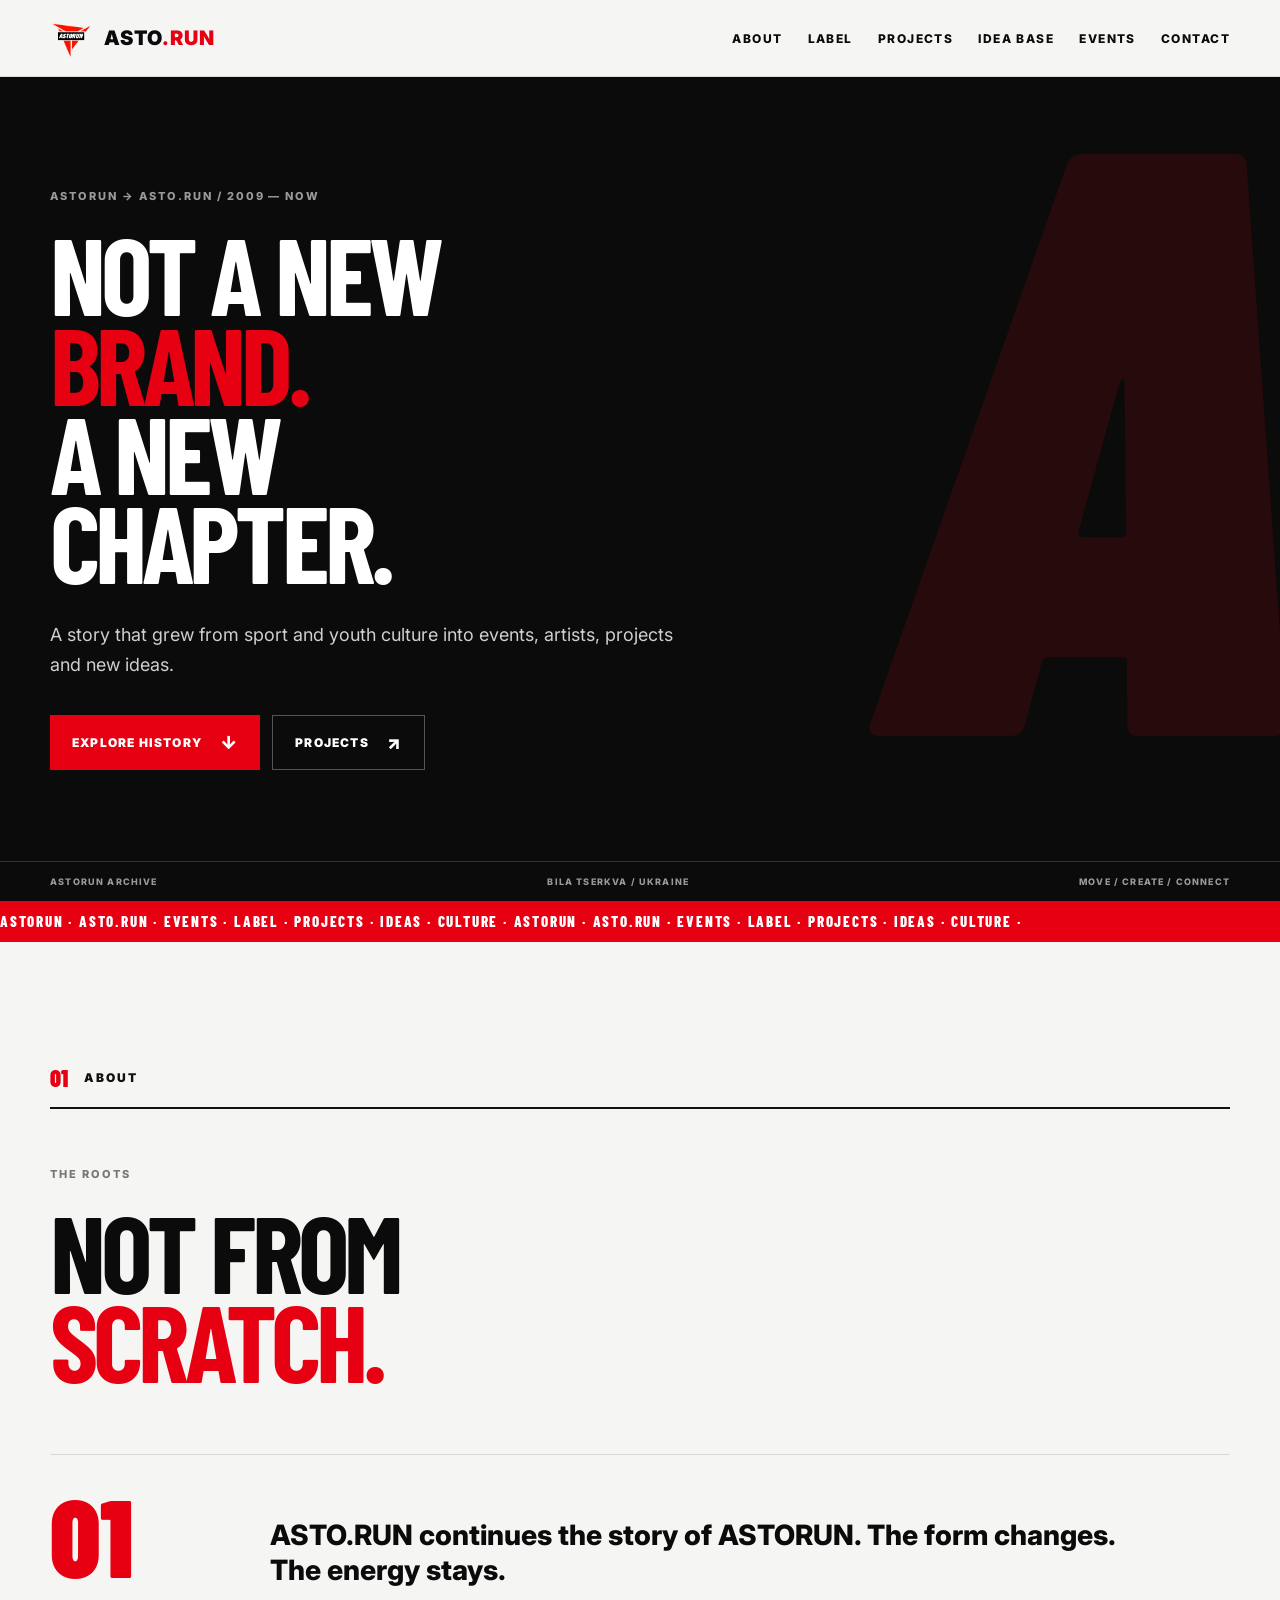
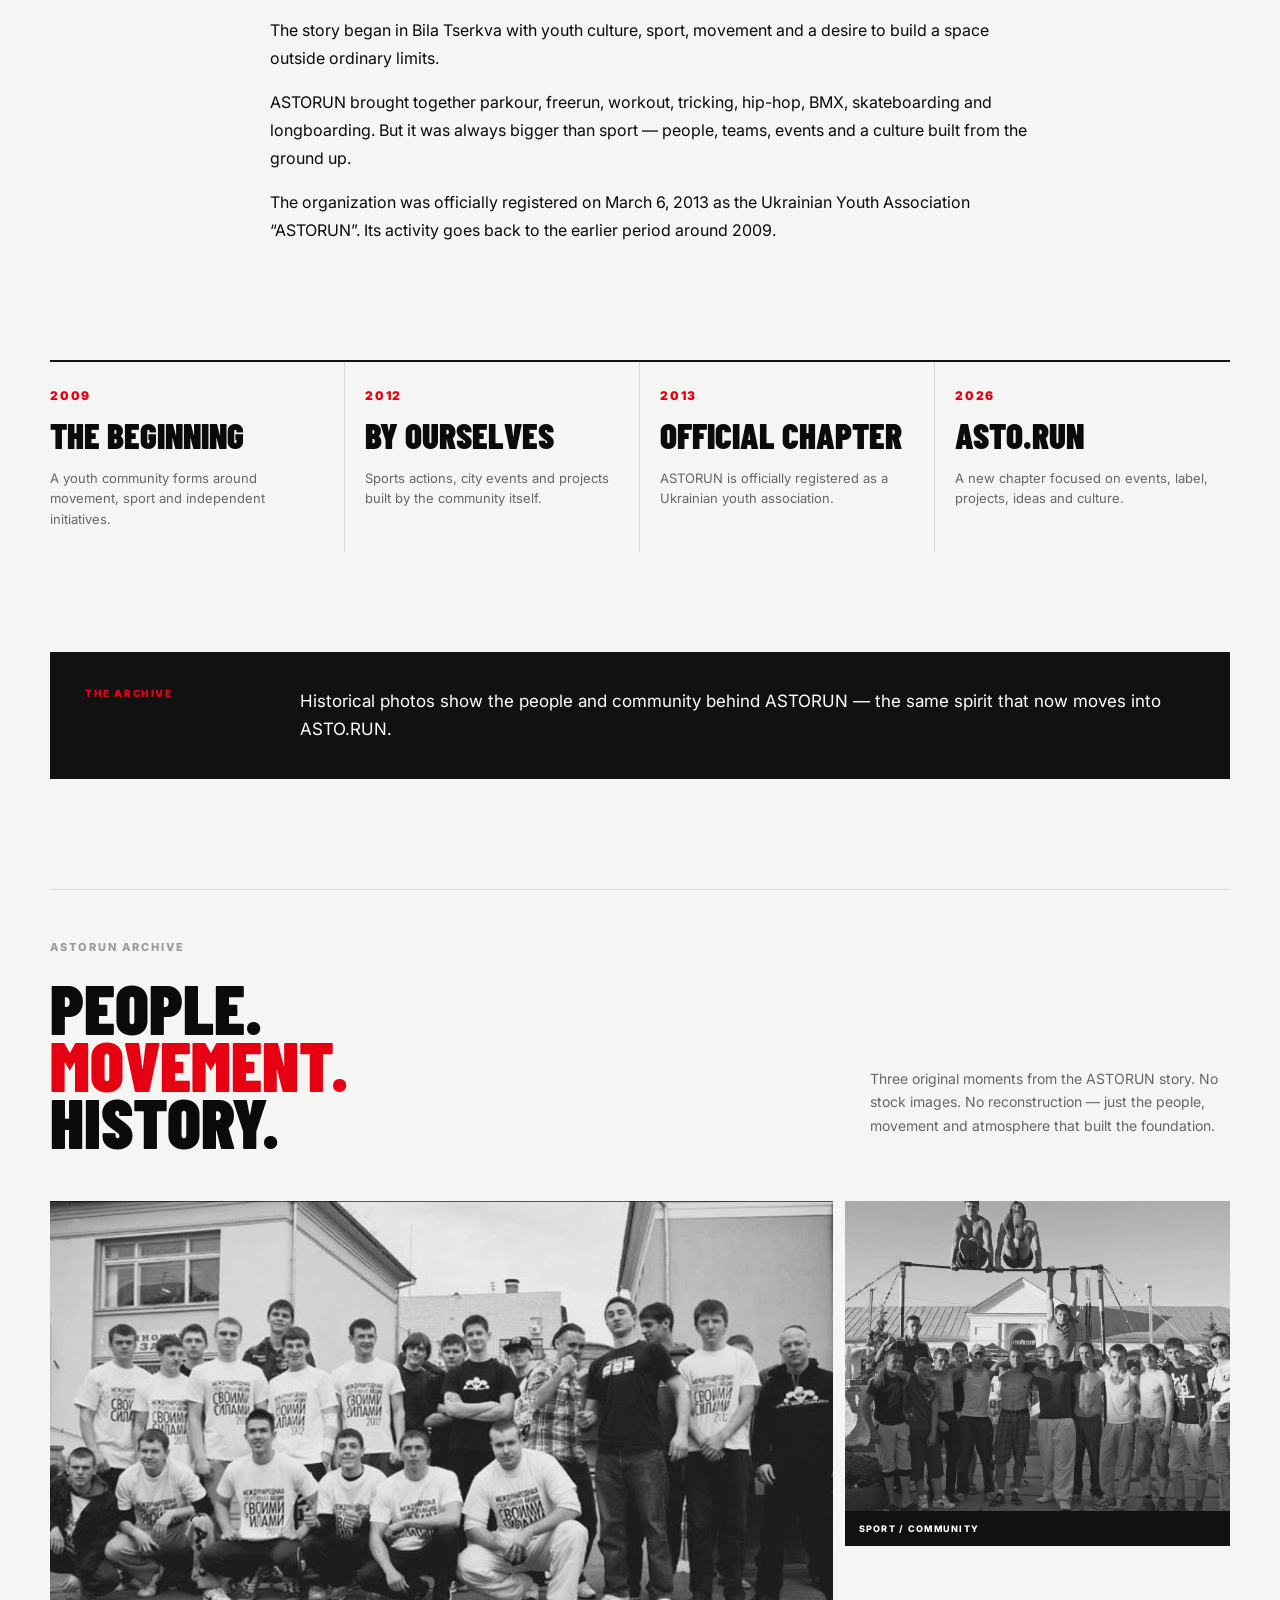
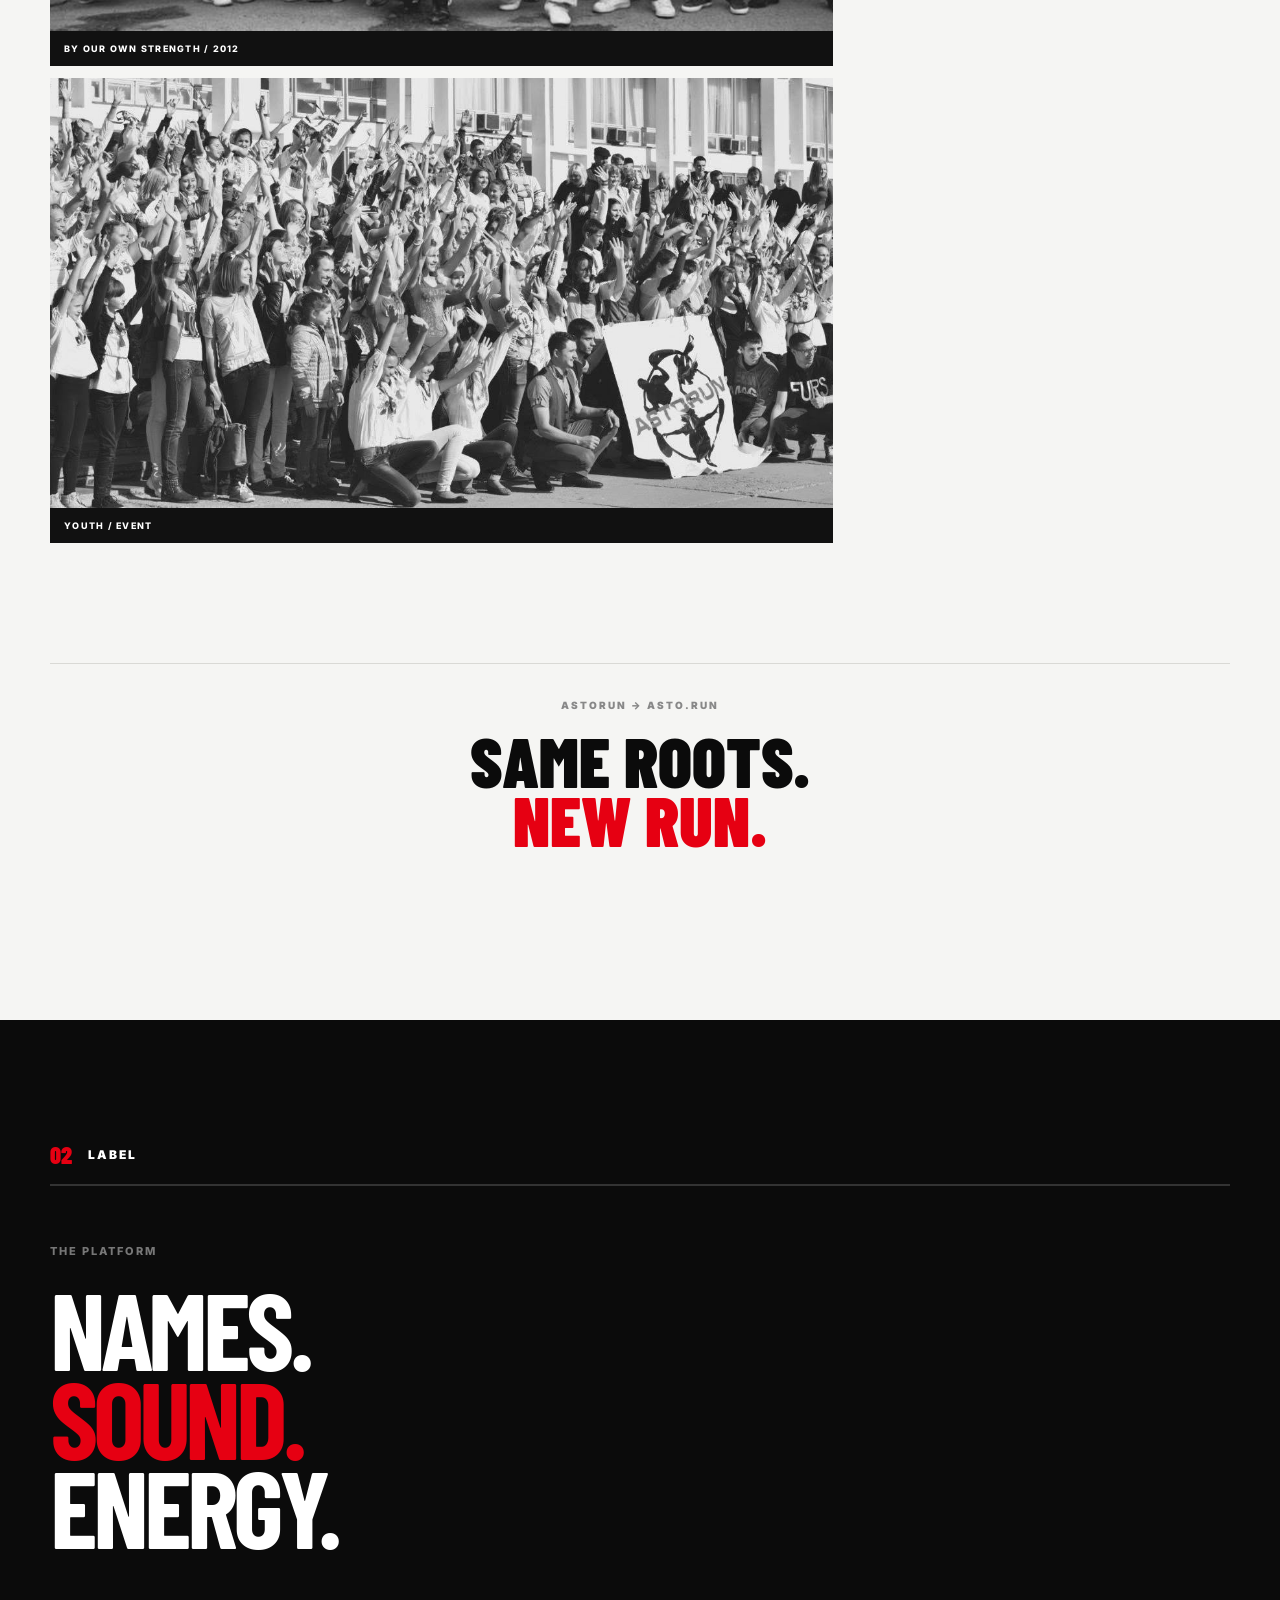
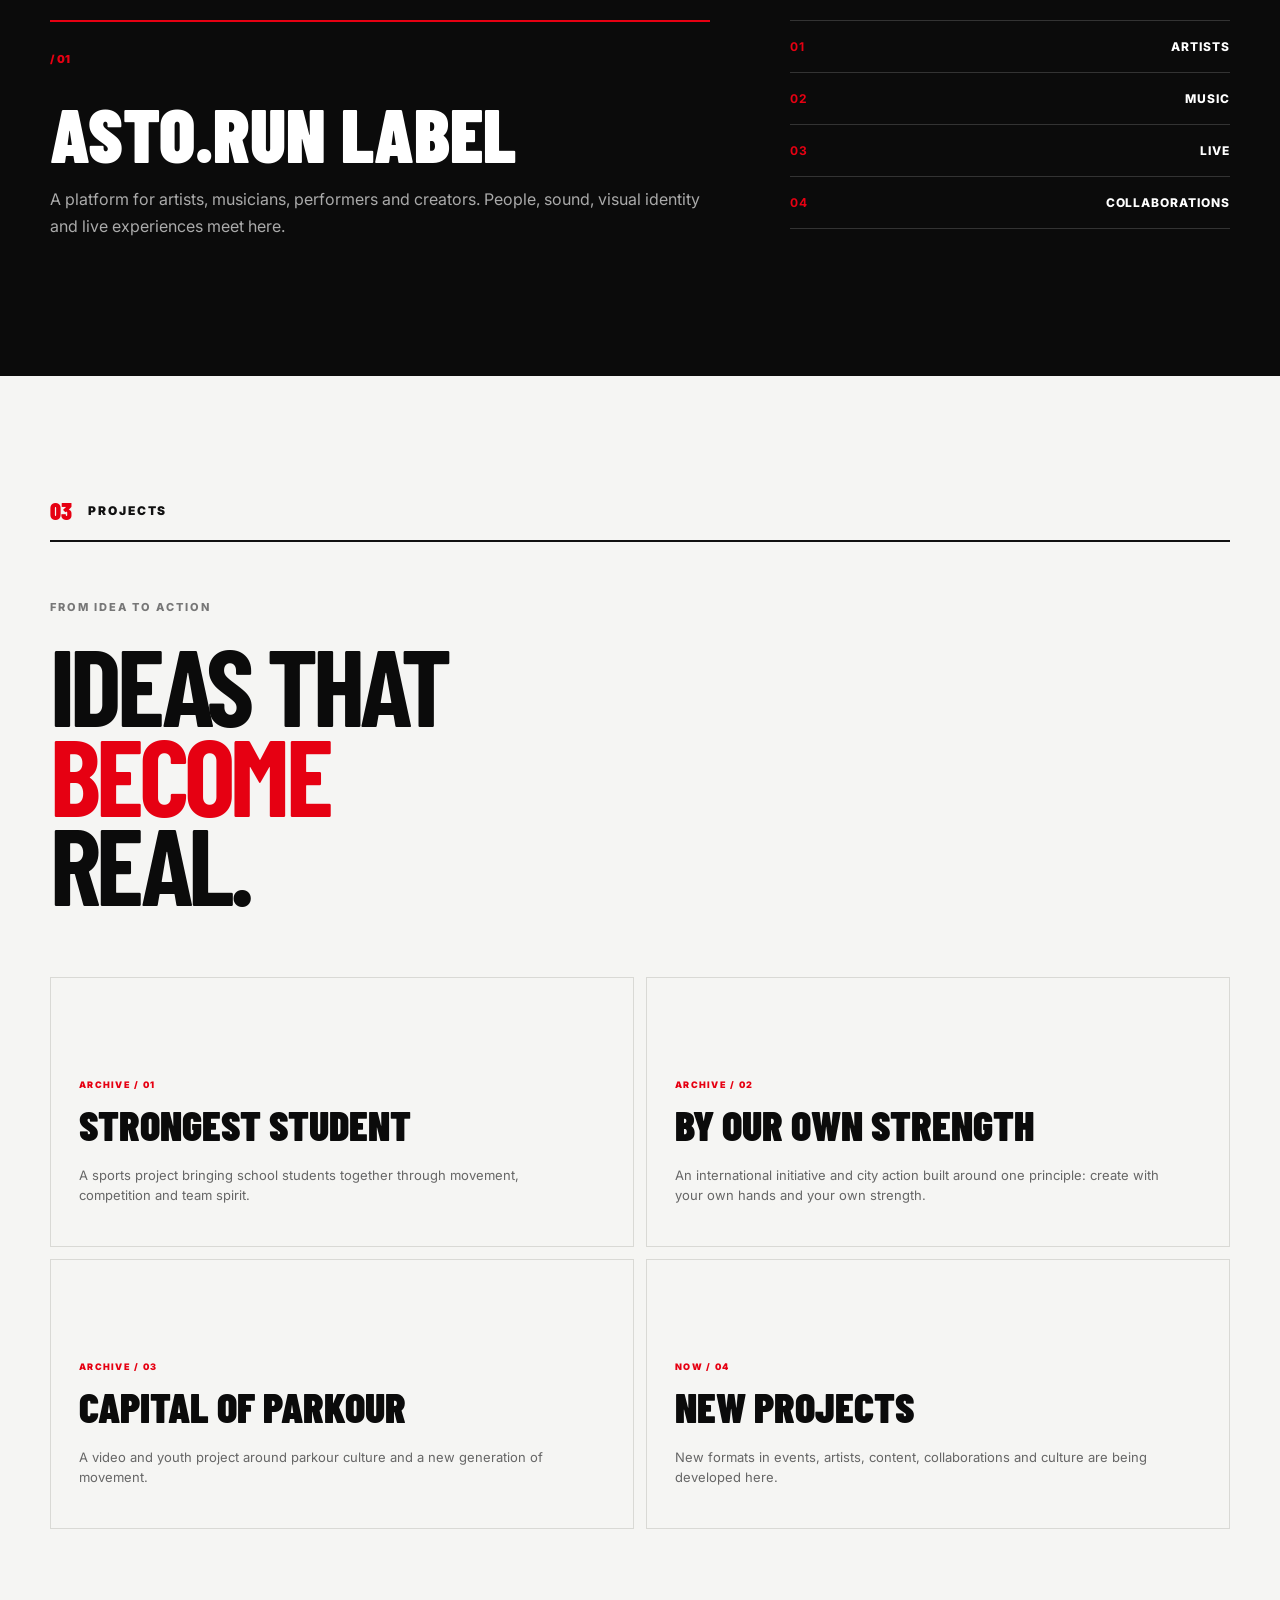
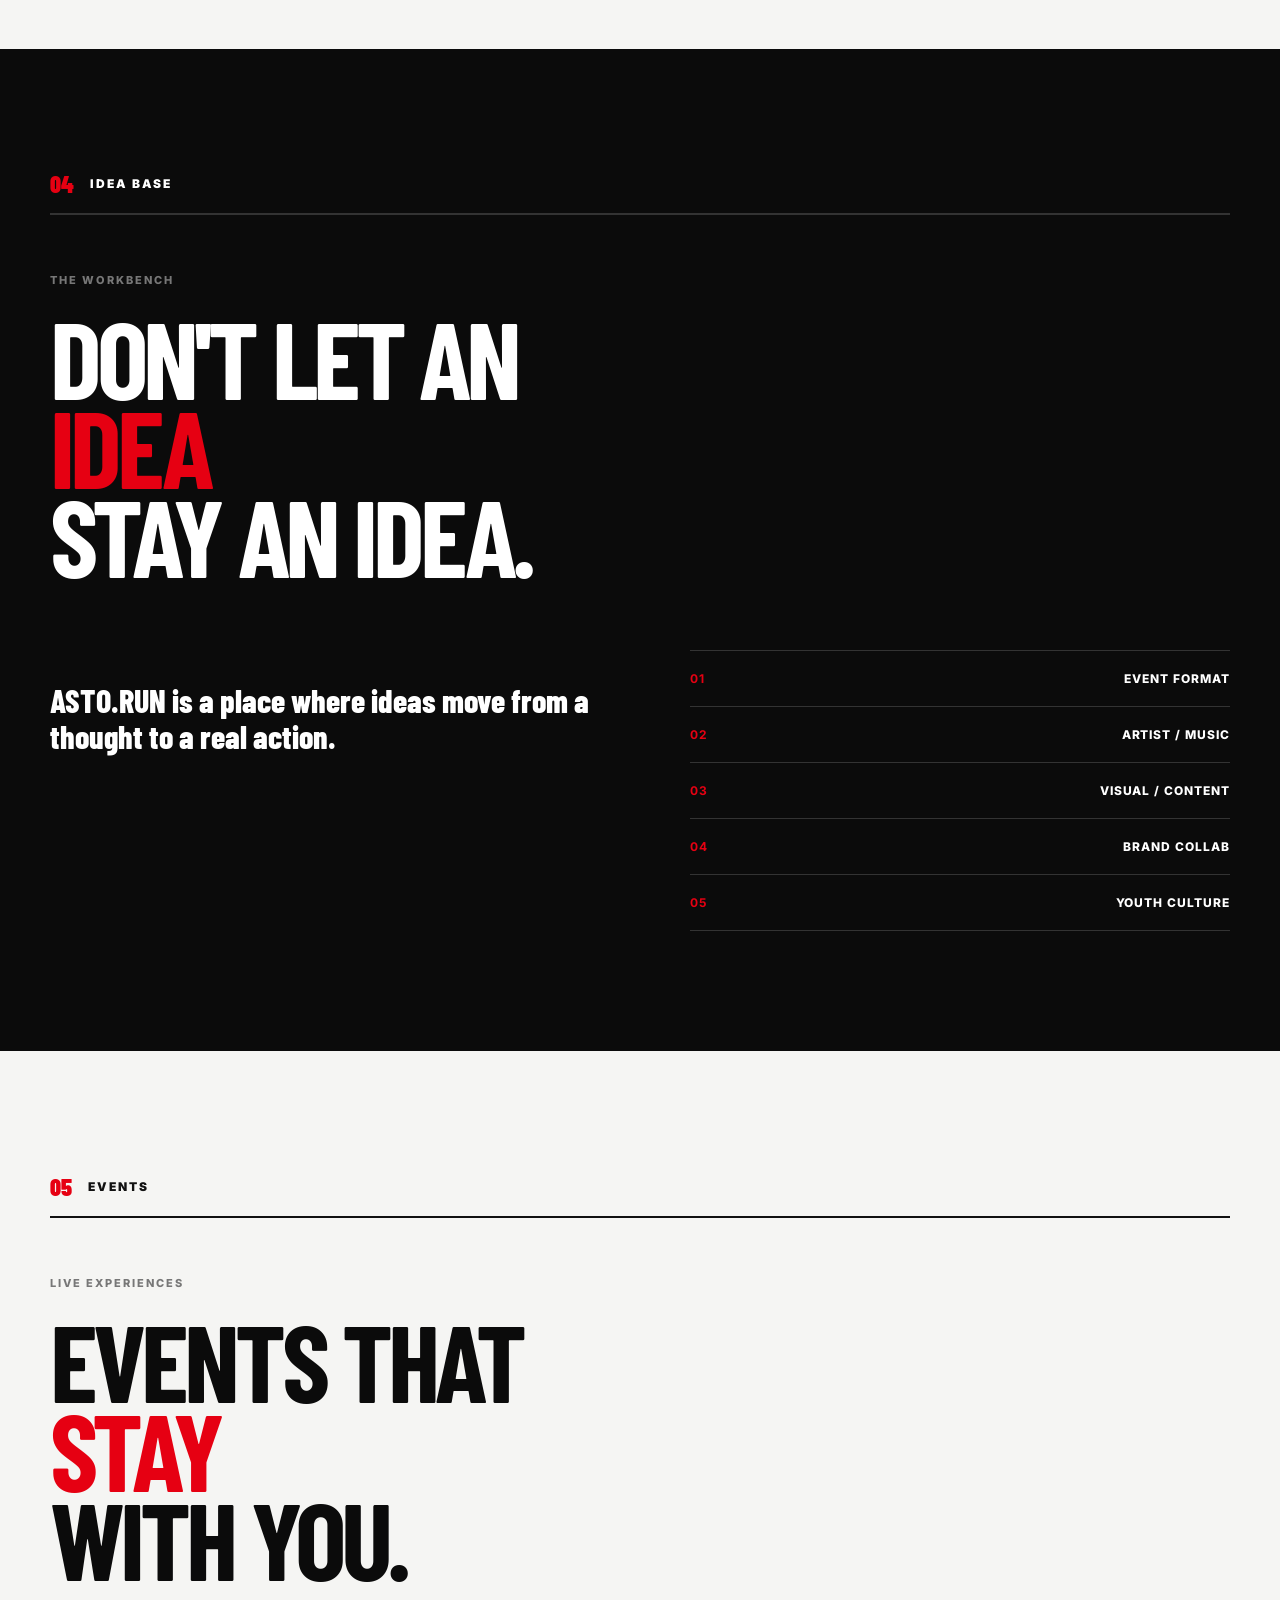
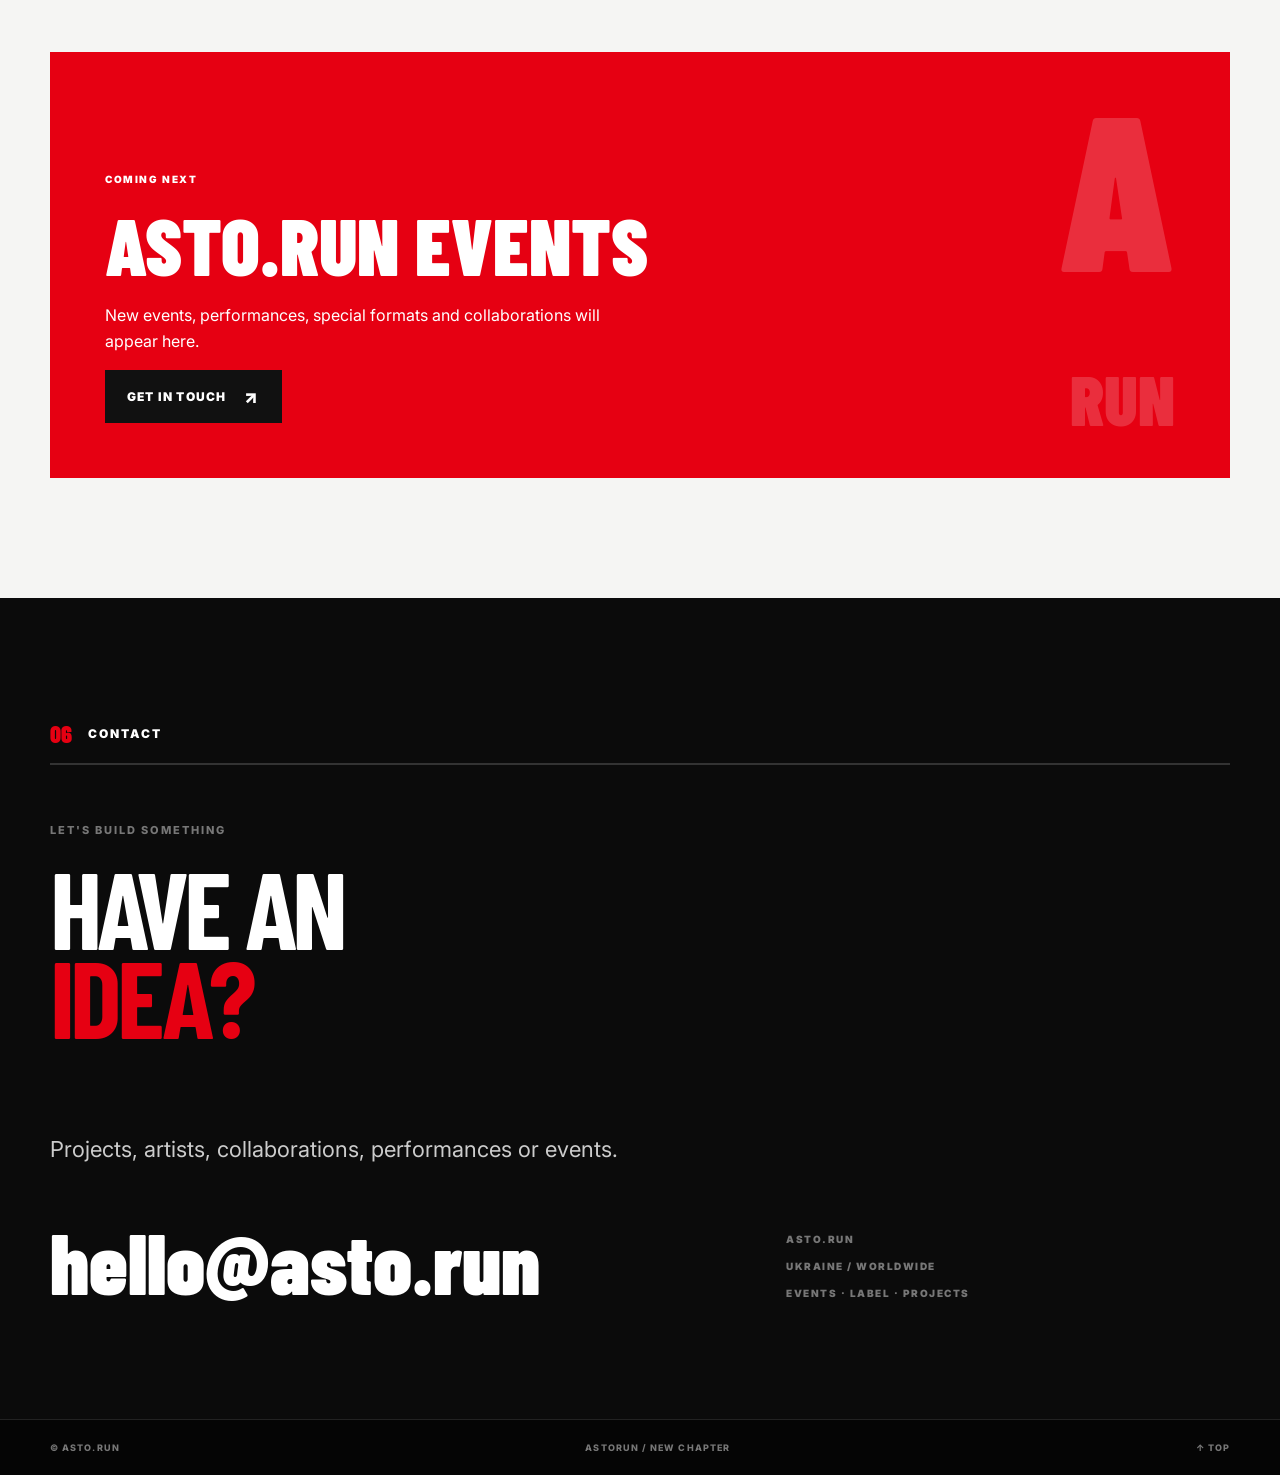
==== index.html @ cc121220 "Add files via upload" ====
<!doctype html>
<html lang="en">
<head>
  <meta charset="utf-8">
  <meta name="viewport" content="width=device-width, initial-scale=1, viewport-fit=cover">
  <meta name="theme-color" content="#0b0b0b">
  <meta name="description" content="ASTO.RUN — a new chapter of ASTORUN: events, label, projects, ideas and culture.">
  <title>ASTO.RUN — NEW CHAPTER</title>
  <link rel="preconnect" href="https://fonts.googleapis.com">
  <link rel="preconnect" href="https://fonts.gstatic.com" crossorigin>
  <link href="https://fonts.googleapis.com/css2?family=Barlow+Condensed:wght@500;600;700;800;900&family=Inter:wght@400;500;600;700;800&display=swap" rel="stylesheet">
  <link rel="stylesheet" href="style.css">
</head>
<body>
<header class="site-header">
  <div class="container nav">
    <a class="brand" href="#top" aria-label="ASTO.RUN">
      <img src="logo.png" alt="ASTORUN">
      <span>ASTO<span class="red">.RUN</span></span>
    </a>
    <button class="menu-toggle" aria-label="Open menu" aria-expanded="false">
      <span></span><span></span><span></span>
    </button>
    <nav class="menu" aria-label="Main navigation">
      <a href="#about">ABOUT</a>
      <a href="#label">LABEL</a>
      <a href="#projects">PROJECTS</a>
      <a href="#ideas">IDEA BASE</a>
      <a href="#events">EVENTS</a>
      <a href="#contact">CONTACT</a>
    </nav>
  </div>
</header>

<main id="top">
  <section class="hero">
    <div class="hero-noise"></div>
    <div class="hero-mark">A</div>
    <div class="container hero-content">
      <p class="eyebrow">ASTORUN → ASTO.RUN / 2009 — NOW</p>
      <h1>NOT A NEW<br><span>BRAND.</span><br>A NEW<br>CHAPTER.</h1>
      <p class="lead">A story that grew from sport and youth culture into events, artists, projects and new ideas.</p>
      <div class="hero-actions">
        <a class="btn" href="#about">EXPLORE HISTORY <span>↓</span></a>
        <a class="btn btn-ghost" href="#projects">PROJECTS <span>↗</span></a>
      </div>
    </div>
    <div class="hero-bottom">
      <div>ASTORUN ARCHIVE</div>
      <div>BILA TSERKVA / UKRAINE</div>
      <div>MOVE / CREATE / CONNECT</div>
    </div>
  </section>

  <div class="ticker" aria-hidden="true">
    <div>ASTORUN · ASTO.RUN · EVENTS · LABEL · PROJECTS · IDEAS · CULTURE · ASTORUN · ASTO.RUN · EVENTS · LABEL · PROJECTS · IDEAS · CULTURE · </div>
  </div>

  <section class="section about" id="about">
    <div class="container">
      <div class="section-kicker"><span>01</span> ABOUT</div>
      <div class="section-head">
        <p class="eyebrow">THE ROOTS</p>
        <h2>NOT FROM<br><span>SCRATCH.</span></h2>
      </div>
      <div class="about-intro">
        <div class="big-number">01</div>
        <div>
          <p class="statement">ASTO.RUN continues the story of ASTORUN. The form changes. The energy stays.</p>
          <p>The story began in Bila Tserkva with youth culture, sport, movement and a desire to build a space outside ordinary limits.</p>
          <p>ASTORUN brought together parkour, freerun, workout, tricking, hip-hop, BMX, skateboarding and longboarding. But it was always bigger than sport — people, teams, events and a culture built from the ground up.</p>
          <p>The organization was officially registered on March 6, 2013 as the Ukrainian Youth Association “ASTORUN”. Its activity goes back to the earlier period around 2009.</p>
        </div>
      </div>

      <div class="timeline">
        <article><span>2009</span><h3>THE BEGINNING</h3><p>A youth community forms around movement, sport and independent initiatives.</p></article>
        <article><span>2012</span><h3>BY OURSELVES</h3><p>Sports actions, city events and projects built by the community itself.</p></article>
        <article><span>2013</span><h3>OFFICIAL CHAPTER</h3><p>ASTORUN is officially registered as a Ukrainian youth association.</p></article>
        <article><span>2026</span><h3>ASTO.RUN</h3><p>A new chapter focused on events, label, projects, ideas and culture.</p></article>
      </div>

      <div class="history-note">
        <span>THE ARCHIVE</span>
        <p>Historical photos show the people and community behind ASTORUN — the same spirit that now moves into ASTO.RUN.</p>
      </div>

      <div class="archive">
        <div class="archive-head">
          <div>
            <p class="eyebrow">ASTORUN ARCHIVE</p>
            <h2>PEOPLE.<br><span>MOVEMENT.</span><br>HISTORY.</h2>
          </div>
          <p class="archive-copy">Three original moments from the ASTORUN story. No stock images. No reconstruction — just the people, movement and atmosphere that built the foundation.</p>
        </div>

        <div class="photo-grid">
          <figure class="photo photo-wide">
            <img src="archive-01.jpg" alt="ASTORUN team at By Our Own Strength 2012">
            <figcaption>BY OUR OWN STRENGTH / 2012</figcaption>
          </figure>
          <figure class="photo">
            <img src="archive-02.jpg" alt="ASTORUN sports community">
            <figcaption>SPORT / COMMUNITY</figcaption>
          </figure>
          <figure class="photo photo-wide">
            <img src="archive-03.jpg" alt="ASTORUN youth event">
            <figcaption>YOUTH / EVENT</figcaption>
          </figure>
        </div>
      </div>

      <div class="transition">
        <div class="transition-line"></div>
        <p>ASTORUN → ASTO.RUN</p>
        <h3>SAME ROOTS.<br><span>NEW RUN.</span></h3>
      </div>
    </div>
  </section>

  <section class="section dark" id="label">
    <div class="container">
      <div class="section-kicker light"><span>02</span> LABEL</div>
      <div class="section-head">
        <p class="eyebrow">THE PLATFORM</p>
        <h2>NAMES.<br><span>SOUND.</span><br>ENERGY.</h2>
      </div>
      <div class="feature-grid">
        <div class="feature-main">
          <span class="index">/ 01</span>
          <h3>ASTO.RUN LABEL</h3>
          <p>A platform for artists, musicians, performers and creators. People, sound, visual identity and live experiences meet here.</p>
        </div>
        <div class="feature-list">
          <div><b>01</b><span>ARTISTS</span></div>
          <div><b>02</b><span>MUSIC</span></div>
          <div><b>03</b><span>LIVE</span></div>
          <div><b>04</b><span>COLLABORATIONS</span></div>
        </div>
      </div>
    </div>
  </section>

  <section class="section" id="projects">
    <div class="container">
      <div class="section-kicker"><span>03</span> PROJECTS</div>
      <div class="section-head">
        <p class="eyebrow">FROM IDEA TO ACTION</p>
        <h2>IDEAS THAT<br><span>BECOME</span><br>REAL.</h2>
      </div>
      <div class="project-grid">
        <article><span>ARCHIVE / 01</span><h3>STRONGEST STUDENT</h3><p>A sports project bringing school students together through movement, competition and team spirit.</p></article>
        <article><span>ARCHIVE / 02</span><h3>BY OUR OWN STRENGTH</h3><p>An international initiative and city action built around one principle: create with your own hands and your own strength.</p></article>
        <article><span>ARCHIVE / 03</span><h3>CAPITAL OF PARKOUR</h3><p>A video and youth project around parkour culture and a new generation of movement.</p></article>
        <article><span>NOW / 04</span><h3>NEW PROJECTS</h3><p>New formats in events, artists, content, collaborations and culture are being developed here.</p></article>
      </div>
    </div>
  </section>

  <section class="section dark ideas" id="ideas">
    <div class="container">
      <div class="section-kicker light"><span>04</span> IDEA BASE</div>
      <div class="section-head">
        <p class="eyebrow">THE WORKBENCH</p>
        <h2>DON'T LET AN<br><span>IDEA</span><br>STAY AN IDEA.</h2>
      </div>
      <div class="ideas-layout">
        <p class="ideas-lead">ASTO.RUN is a place where ideas move from a thought to a real action.</p>
        <div class="idea-items">
          <div><b>01</b><span>EVENT FORMAT</span></div>
          <div><b>02</b><span>ARTIST / MUSIC</span></div>
          <div><b>03</b><span>VISUAL / CONTENT</span></div>
          <div><b>04</b><span>BRAND COLLAB</span></div>
          <div><b>05</b><span>YOUTH CULTURE</span></div>
        </div>
      </div>
    </div>
  </section>

  <section class="section events" id="events">
    <div class="container">
      <div class="section-kicker"><span>05</span> EVENTS</div>
      <div class="section-head">
        <p class="eyebrow">LIVE EXPERIENCES</p>
        <h2>EVENTS THAT<br><span>STAY</span><br>WITH YOU.</h2>
      </div>
      <div class="event-card">
        <div><span class="status">COMING NEXT</span><h3>ASTO.RUN EVENTS</h3><p>New events, performances, special formats and collaborations will appear here.</p><a class="btn" href="#contact">GET IN TOUCH <span>↗</span></a></div>
        <div class="event-symbol">A<br><span>RUN</span></div>
      </div>
    </div>
  </section>

  <section class="section contact dark" id="contact">
    <div class="container">
      <div class="section-kicker light"><span>06</span> CONTACT</div>
      <div class="section-head">
        <p class="eyebrow">LET'S BUILD SOMETHING</p>
        <h2>HAVE AN<br><span>IDEA?</span></h2>
      </div>
      <div class="contact-grid">
        <div>
          <p class="contact-lead">Projects, artists, collaborations, performances or events.</p>
          <a class="contact-email" href="mailto:hello@asto.run">hello@asto.run</a>
        </div>
        <div class="contact-meta">
          <span>ASTO.RUN</span>
          <span>UKRAINE / WORLDWIDE</span>
          <span>EVENTS · LABEL · PROJECTS</span>
        </div>
      </div>
    </div>
  </section>
</main>

<footer>
  <div class="container footer-inner">
    <span>© ASTO.RUN</span>
    <span>ASTORUN / NEW CHAPTER</span>
    <a href="#top">↑ TOP</a>
  </div>
</footer>

<script>
  const toggle = document.querySelector('.menu-toggle');
  const menu = document.querySelector('.menu');
  toggle.addEventListener('click', () => {
    const open = toggle.getAttribute('aria-expanded') === 'true';
    toggle.setAttribute('aria-expanded', String(!open));
    menu.classList.toggle('open', !open);
  });
  document.querySelectorAll('.menu a').forEach(a => a.addEventListener('click', () => {
    toggle.setAttribute('aria-expanded', 'false');
    menu.classList.remove('open');
  }));
</script>
</body>
</html>
---- style.css ----
*{box-sizing:border-box}
:root{--red:#e60012;--black:#0b0b0b;--white:#f5f5f3;--gray:#9a9a9a;--line:#d9d9d5}
html{scroll-behavior:smooth}
body{margin:0;background:var(--white);color:var(--black);font-family:Inter,Arial,sans-serif}
a{color:inherit;text-decoration:none}
.container{width:min(1180px,calc(100% - 40px));margin:auto}
.site-header{position:sticky;top:0;z-index:50;background:rgba(245,245,243,.96);backdrop-filter:blur(12px);border-bottom:1px solid #ddd}
.nav{min-height:76px;display:flex;align-items:center;justify-content:space-between;gap:25px}
.brand{display:flex;align-items:center;gap:11px;font-weight:900;letter-spacing:.04em;font-size:20px}
.brand img{width:43px;height:43px;object-fit:contain}.red,span.red{color:var(--red)}
.menu{display:flex;gap:25px;align-items:center;font-size:12px;font-weight:800;letter-spacing:.12em}
.menu a{position:relative}.menu a:after{content:"";position:absolute;left:0;bottom:-7px;width:0;height:2px;background:var(--red);transition:.2s}.menu a:hover:after{width:100%}
.menu-toggle{display:none;background:none;border:0;padding:5px}.menu-toggle span{display:block;width:25px;height:2px;background:#111;margin:5px}
.hero{min-height:calc(100vh - 76px);background:#0b0b0b;color:#fff;position:relative;overflow:hidden;display:flex;align-items:center}
.hero-noise{position:absolute;inset:0;opacity:.12;background-image:linear-gradient(90deg,transparent 49.8%,#fff 50%,transparent 50.2%),linear-gradient(0deg,transparent 49.8%,#fff 50%,transparent 50.2%);background-size:80px 80px}
.hero-mark{position:absolute;right:-5vw;top:-10vh;font:900 65vw/1 "Barlow Condensed";color:rgba(230,0,18,.12);transform:skewX(-8deg)}
.hero-content{position:relative;padding:86px 0 105px}.eyebrow{font-size:11px;font-weight:800;letter-spacing:.18em;text-transform:uppercase;margin:0 0 25px;color:var(--gray)}
.hero h1,.section-head h2{font-family:"Barlow Condensed",Impact,sans-serif;font-size:clamp(64px,8.5vw,118px);line-height:.82;letter-spacing:-.045em;margin:0;text-transform:uppercase}
.hero h1 span,.section-head h2 span{color:var(--red)}
.lead{max-width:650px;color:#cfcfcf;font-size:18px;line-height:1.65;margin:35px 0}
.hero-actions{display:flex;gap:12px;flex-wrap:wrap}.btn{display:inline-flex;align-items:center;gap:18px;background:var(--red);color:#fff;padding:16px 22px;font-size:12px;font-weight:900;letter-spacing:.1em}.btn span{font-size:18px}.btn-ghost{background:transparent;border:1px solid #555}
.hero-bottom{position:absolute;bottom:0;left:0;right:0;border-top:1px solid #333;padding:14px max(20px,calc((100vw - 1180px)/2));display:flex;justify-content:space-between;gap:20px;color:#999;font-size:9px;font-weight:800;letter-spacing:.13em}
.ticker{overflow:hidden;background:var(--red);color:#fff;white-space:nowrap;font:800 15px/1 "Barlow Condensed";letter-spacing:.12em;padding:13px 0}.ticker div{display:inline-block;animation:ticker 28s linear infinite}@keyframes ticker{to{transform:translateX(-50%)}}
.section{padding:120px 0}.dark{background:var(--black);color:#fff}.section-head{margin-bottom:70px}.section-head .eyebrow{color:#777}.dark .section-head .eyebrow{color:#777}
.about-intro{display:grid;grid-template-columns:180px 1fr;gap:40px;border-top:1px solid var(--line);padding-top:35px}.big-number{font:900 110px/.8 "Barlow Condensed";color:var(--red)}.about-intro p{font-size:16px;line-height:1.75;max-width:760px}.about-intro .statement{font-size:28px;line-height:1.25;font-weight:800;max-width:900px}
.timeline{display:grid;grid-template-columns:repeat(4,1fr);gap:0;margin:100px 0;border-top:2px solid #111}.timeline article{padding:22px 20px 0 0;border-right:1px solid var(--line);min-height:190px}.timeline article:not(:first-child){padding-left:20px}.timeline article:last-child{border-right:0}.timeline span{color:var(--red);font-weight:900;font-size:12px;letter-spacing:.15em}.timeline h3{font:900 35px/.95 "Barlow Condensed";margin:15px 0}.timeline p{font-size:13px;line-height:1.6;color:#666}
.history-note{background:#111;color:#fff;padding:35px;display:grid;grid-template-columns:180px 1fr;gap:35px;margin-bottom:110px}.history-note span{color:var(--red);font-size:10px;font-weight:900;letter-spacing:.16em}.history-note p{margin:0;font-size:17px;line-height:1.65}
.archive{border-top:1px solid var(--line);padding-top:50px}.archive-head{display:flex;justify-content:space-between;gap:50px;align-items:flex-end;margin-bottom:50px}.archive-head h2{font:900 70px/.82 "Barlow Condensed";margin:0}.archive-head h2 span{color:var(--red)}.archive-copy{max-width:360px;color:#666;line-height:1.65;font-size:14px}.photo-grid{display:grid;grid-template-columns:repeat(12,1fr);gap:12px}.photo{margin:0;grid-column:span 4;background:#111;overflow:hidden}.photo-wide{grid-column:span 8}.photo img{display:block;width:100%;height:310px;object-fit:cover;filter:grayscale(100%);transition:.45s}.photo-wide img{height:430px}.photo:hover img{filter:grayscale(0%);transform:scale(1.025)}.photo figcaption{padding:12px 14px;color:#fff;font-size:9px;font-weight:800;letter-spacing:.14em}
.transition{text-align:center;padding:120px 0 30px}.transition-line{height:1px;background:var(--line);margin-bottom:35px}.transition p{font-size:10px;font-weight:900;letter-spacing:.2em;color:#888}.transition h3{font:900 70px/.85 "Barlow Condensed";margin:20px 0}.transition h3 span{color:var(--red)}
.feature-grid{display:grid;grid-template-columns:1.5fr 1fr;gap:80px}.feature-main{border-top:2px solid var(--red);padding-top:25px}.index{color:var(--red);font-size:11px;font-weight:900}.feature-main h3{font:900 75px/.85 "Barlow Condensed";margin:35px 0 20px}.feature-main p{color:#aaa;line-height:1.7;max-width:650px}.feature-list{border-top:1px solid #333}.feature-list div,.idea-items div{display:flex;justify-content:space-between;border-bottom:1px solid #333;padding:18px 0;font-size:12px;font-weight:800;letter-spacing:.08em}.feature-list b,.idea-items b{color:var(--red)}
.project-grid{display:grid;grid-template-columns:repeat(2,1fr);gap:12px}.project-grid article{min-height:270px;border:1px solid var(--line);padding:28px;display:flex;flex-direction:column;justify-content:flex-end}.project-grid article span{color:var(--red);font-size:9px;font-weight:900;letter-spacing:.14em}.project-grid h3{font:900 42px/.9 "Barlow Condensed";margin:16px 0 8px}.project-grid p{color:#666;line-height:1.55;font-size:13px;max-width:500px}
.ideas-layout{display:grid;grid-template-columns:1fr 1fr;gap:100px}.ideas-lead{font:800 32px/1.15 "Barlow Condensed";max-width:550px}.idea-items{border-top:1px solid #333}.idea-items div{padding:20px 0}
.event-card{background:#e60012;color:#fff;min-height:420px;padding:55px;display:flex;justify-content:space-between;align-items:flex-end;gap:40px;overflow:hidden}.event-card .status{font-size:10px;font-weight:900;letter-spacing:.16em}.event-card h3{font:900 80px/.82 "Barlow Condensed";margin:25px 0}.event-card p{max-width:540px;line-height:1.6}.event-card .btn{background:#111}.event-symbol{font:900 220px/.7 "Barlow Condensed";opacity:.18;text-align:right}.event-symbol span{font-size:70px}
.contact-grid{display:grid;grid-template-columns:1.5fr 1fr;gap:70px}.contact-lead{font-size:22px;line-height:1.5;color:#ccc;max-width:600px}.contact-email{font:900 clamp(40px,7vw,85px)/.9 "Barlow Condensed";display:inline-block;margin-top:35px;color:#fff}.contact-email:hover{color:var(--red)}.contact-meta{display:flex;flex-direction:column;gap:15px;color:#777;font-size:10px;font-weight:900;letter-spacing:.15em;justify-content:flex-end}
footer{background:#050505;color:#777;border-top:1px solid #222}.footer-inner{display:flex;justify-content:space-between;padding:22px 0;font-size:9px;font-weight:800;letter-spacing:.12em}
@media(max-width:900px){.menu{gap:14px}.menu a{font-size:10px}.feature-grid,.ideas-layout,.contact-grid{grid-template-columns:1fr;gap:45px}.timeline{grid-template-columns:1fr 1fr}.archive-head{align-items:flex-start;flex-direction:column}.photo{grid-column:span 6}.photo-wide{grid-column:span 12}.hero-bottom div:last-child{display:none}}
@media(max-width:700px){.container{width:min(100% - 28px,1180px)}.nav{min-height:68px}.menu-toggle{display:block}.menu{display:none;position:absolute;top:68px;left:0;right:0;background:#f5f5f3;border-bottom:1px solid #ccc;padding:20px 14px;flex-direction:column;align-items:flex-start}.menu.open{display:flex}.hero{min-height:calc(100svh - 68px)}.hero-content{padding:75px 0 120px}.hero h1{font-size:20vw}.hero-bottom{font-size:8px}.hero-bottom div:nth-child(2){display:none}.section{padding:80px 0}.section-head{margin-bottom:45px}.section-head h2{font-size:20vw}.about-intro{grid-template-columns:1fr;gap:15px}.big-number{font-size:70px}.about-intro .statement{font-size:24px}.timeline{grid-template-columns:1fr;margin:70px 0}.timeline article,.timeline article:not(:first-child){border-right:0;border-bottom:1px solid var(--line);padding:20px 0;min-height:auto}.history-note{grid-template-columns:1fr;gap:15px;padding:25px}.archive-head h2{font-size:18vw}.photo,.photo-wide{grid-column:span 12}.photo img,.photo-wide img{height:auto;aspect-ratio:4/3}.transition h3{font-size:18vw}.feature-main h3{font-size:17vw}.project-grid{grid-template-columns:1fr}.project-grid article{min-height:220px}.ideas-lead{font-size:28px}.event-card{padding:30px;min-height:430px;display:block}.event-card h3{font-size:18vw}.event-symbol{display:none}.contact-email{font-size:16vw}.footer-inner{flex-wrap:wrap;gap:12px}}

.section-kicker{display:flex;align-items:center;gap:16px;font-size:12px;font-weight:900;letter-spacing:.16em;color:#111;border-bottom:2px solid #111;padding-bottom:15px;margin-bottom:58px}
.section-kicker span{color:var(--red);font-family:"Barlow Condensed";font-size:24px;letter-spacing:0}
.section-kicker.light{color:#fff;border-color:#333}
.section-kicker.light span{color:var(--red)}
.section-head{position:relative}
.section-head h2{max-width:900px}
.about,.events,.contact{border-top:1px solid transparent}
.archive{margin-top:10px}
.photo-grid{align-items:start}
.photo{min-width:0}
@media(max-width:700px){
  .hero-content{padding:60px 0 105px}
  .hero h1,.section-head h2{font-size:18vw;line-height:.84}
  .section-kicker{margin-bottom:38px}
}
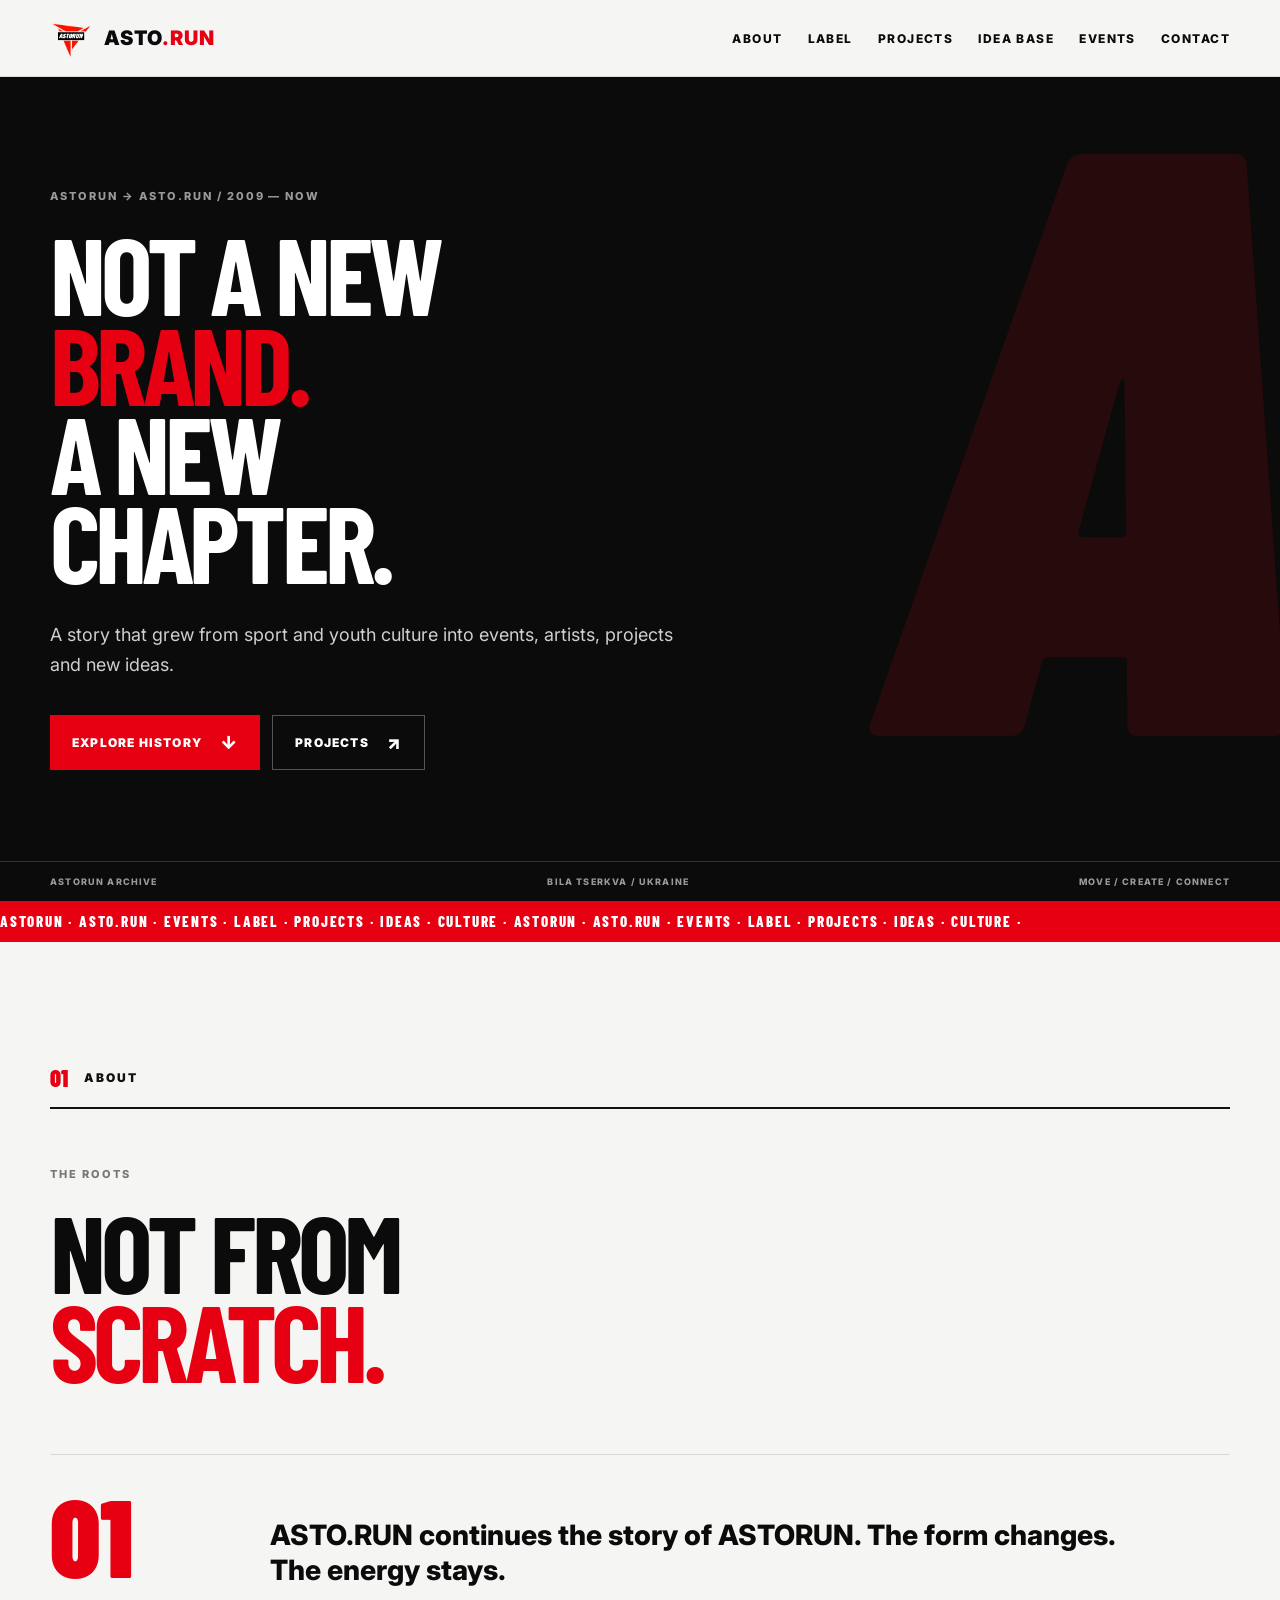
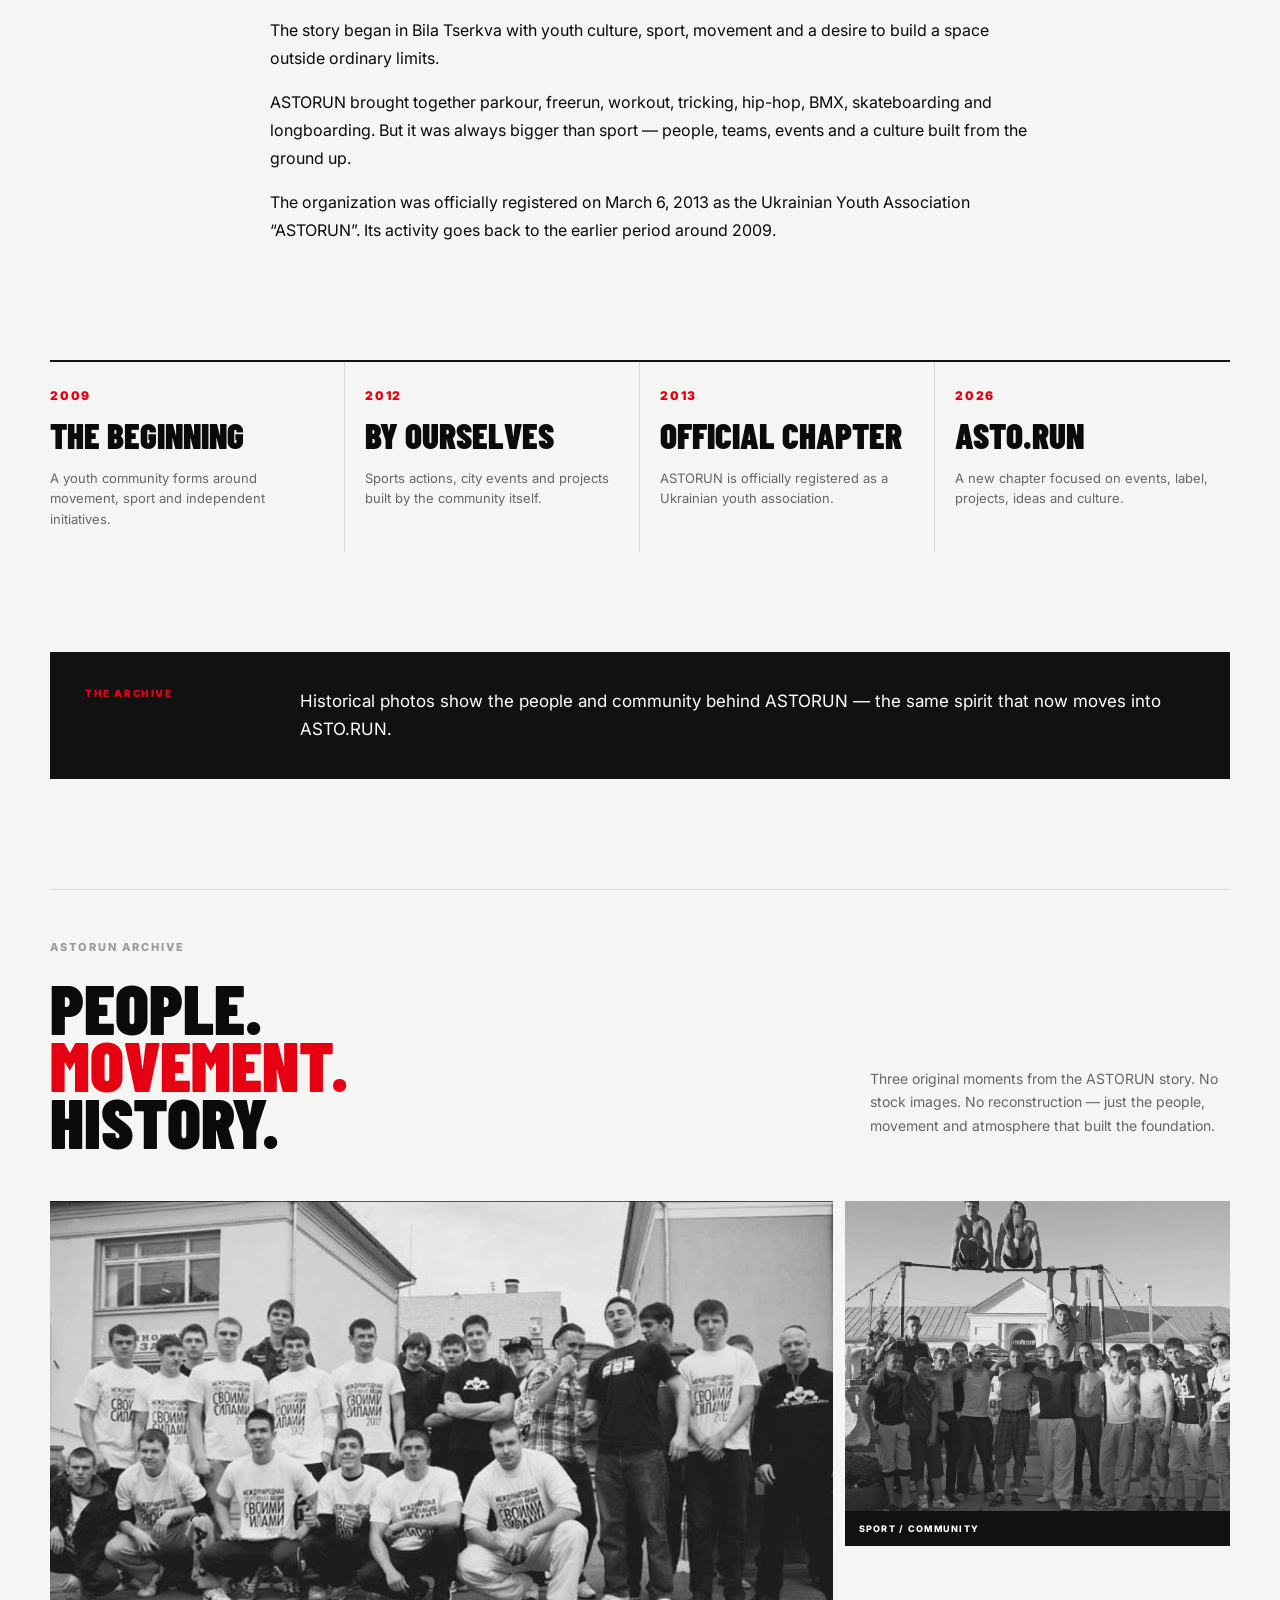
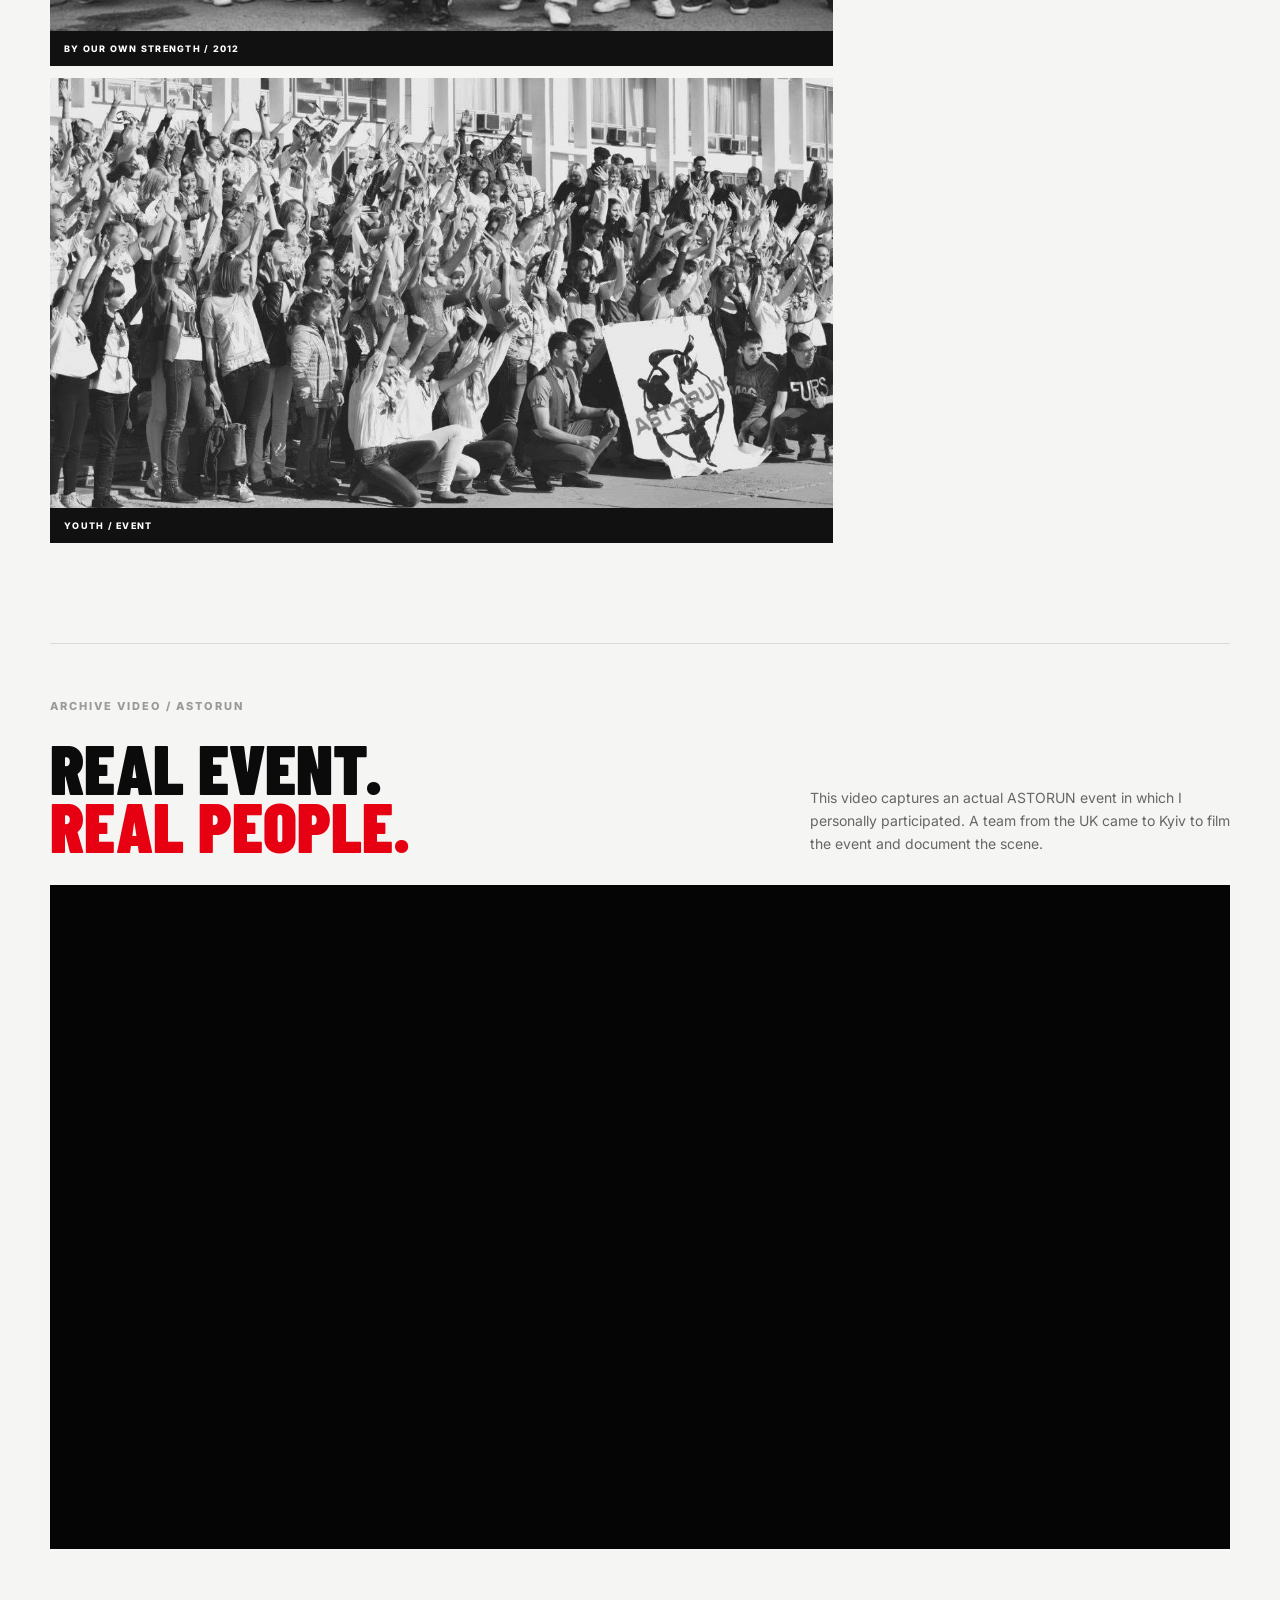
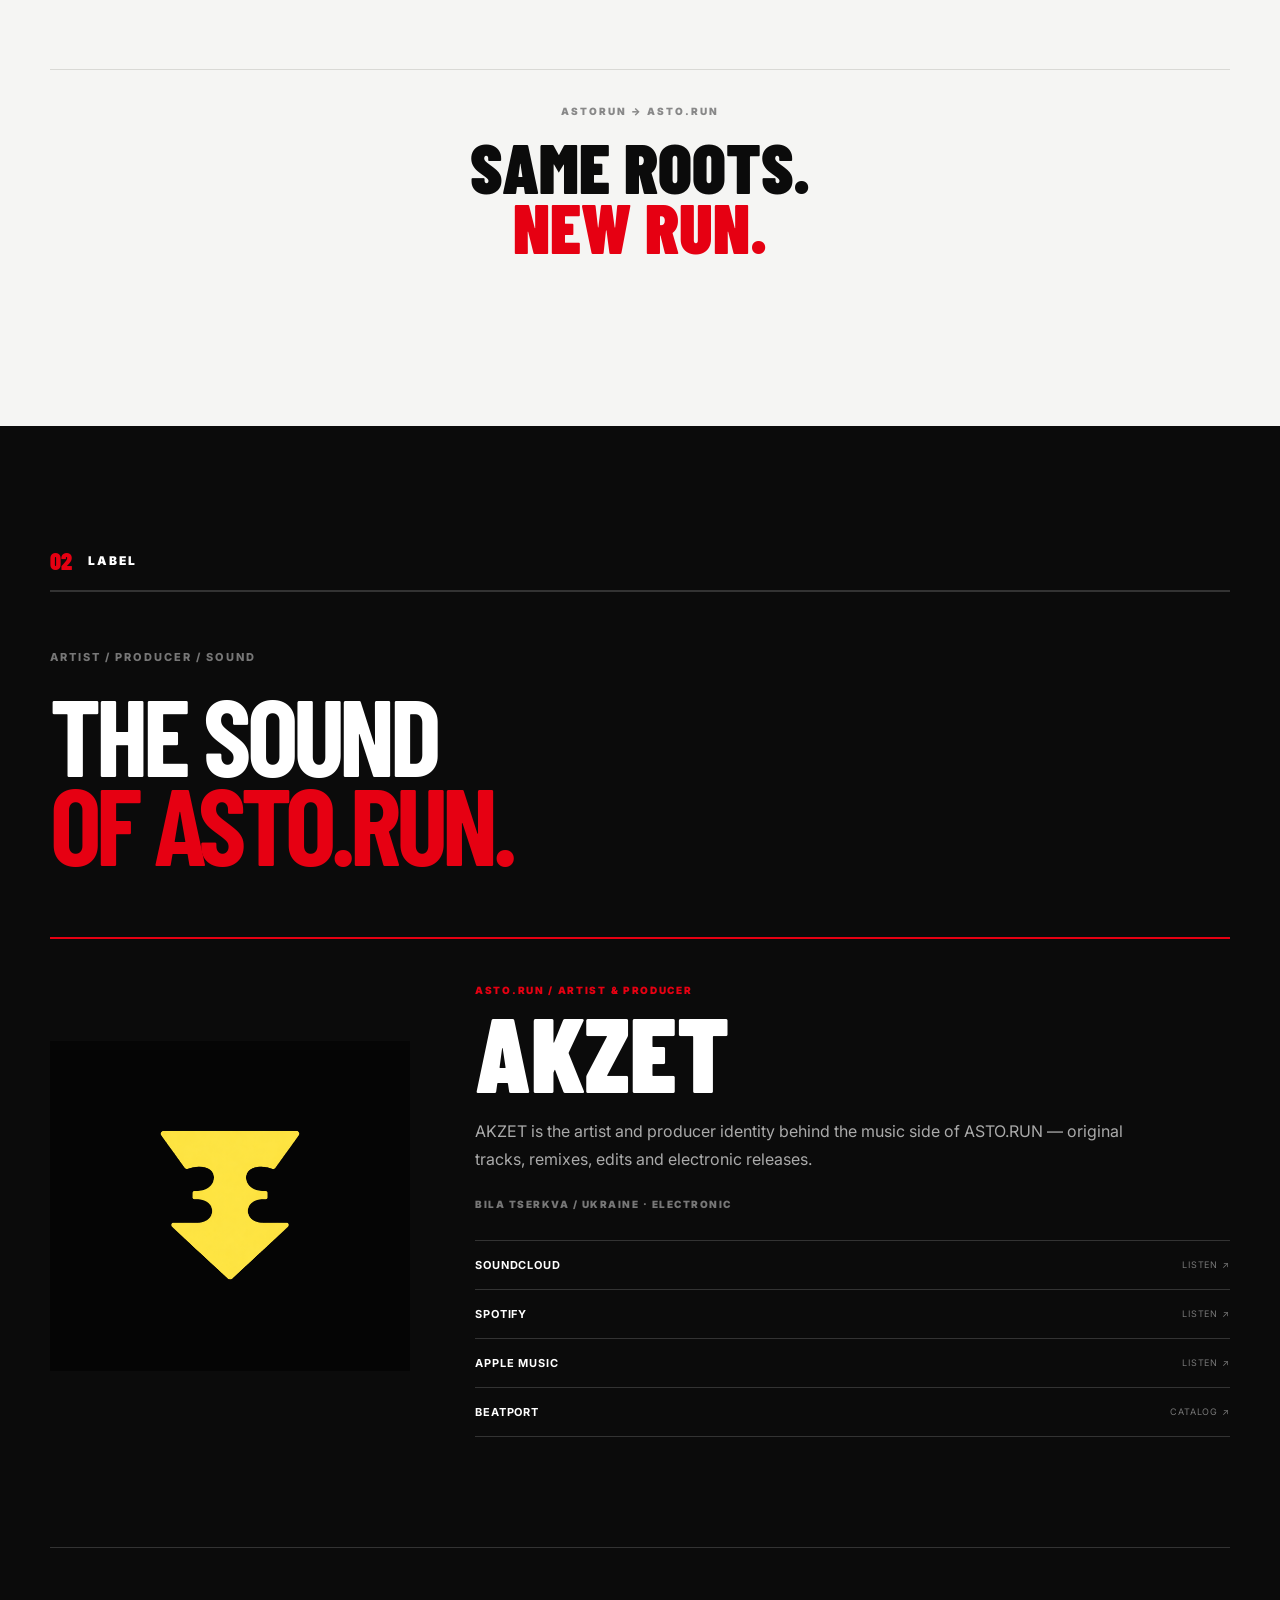
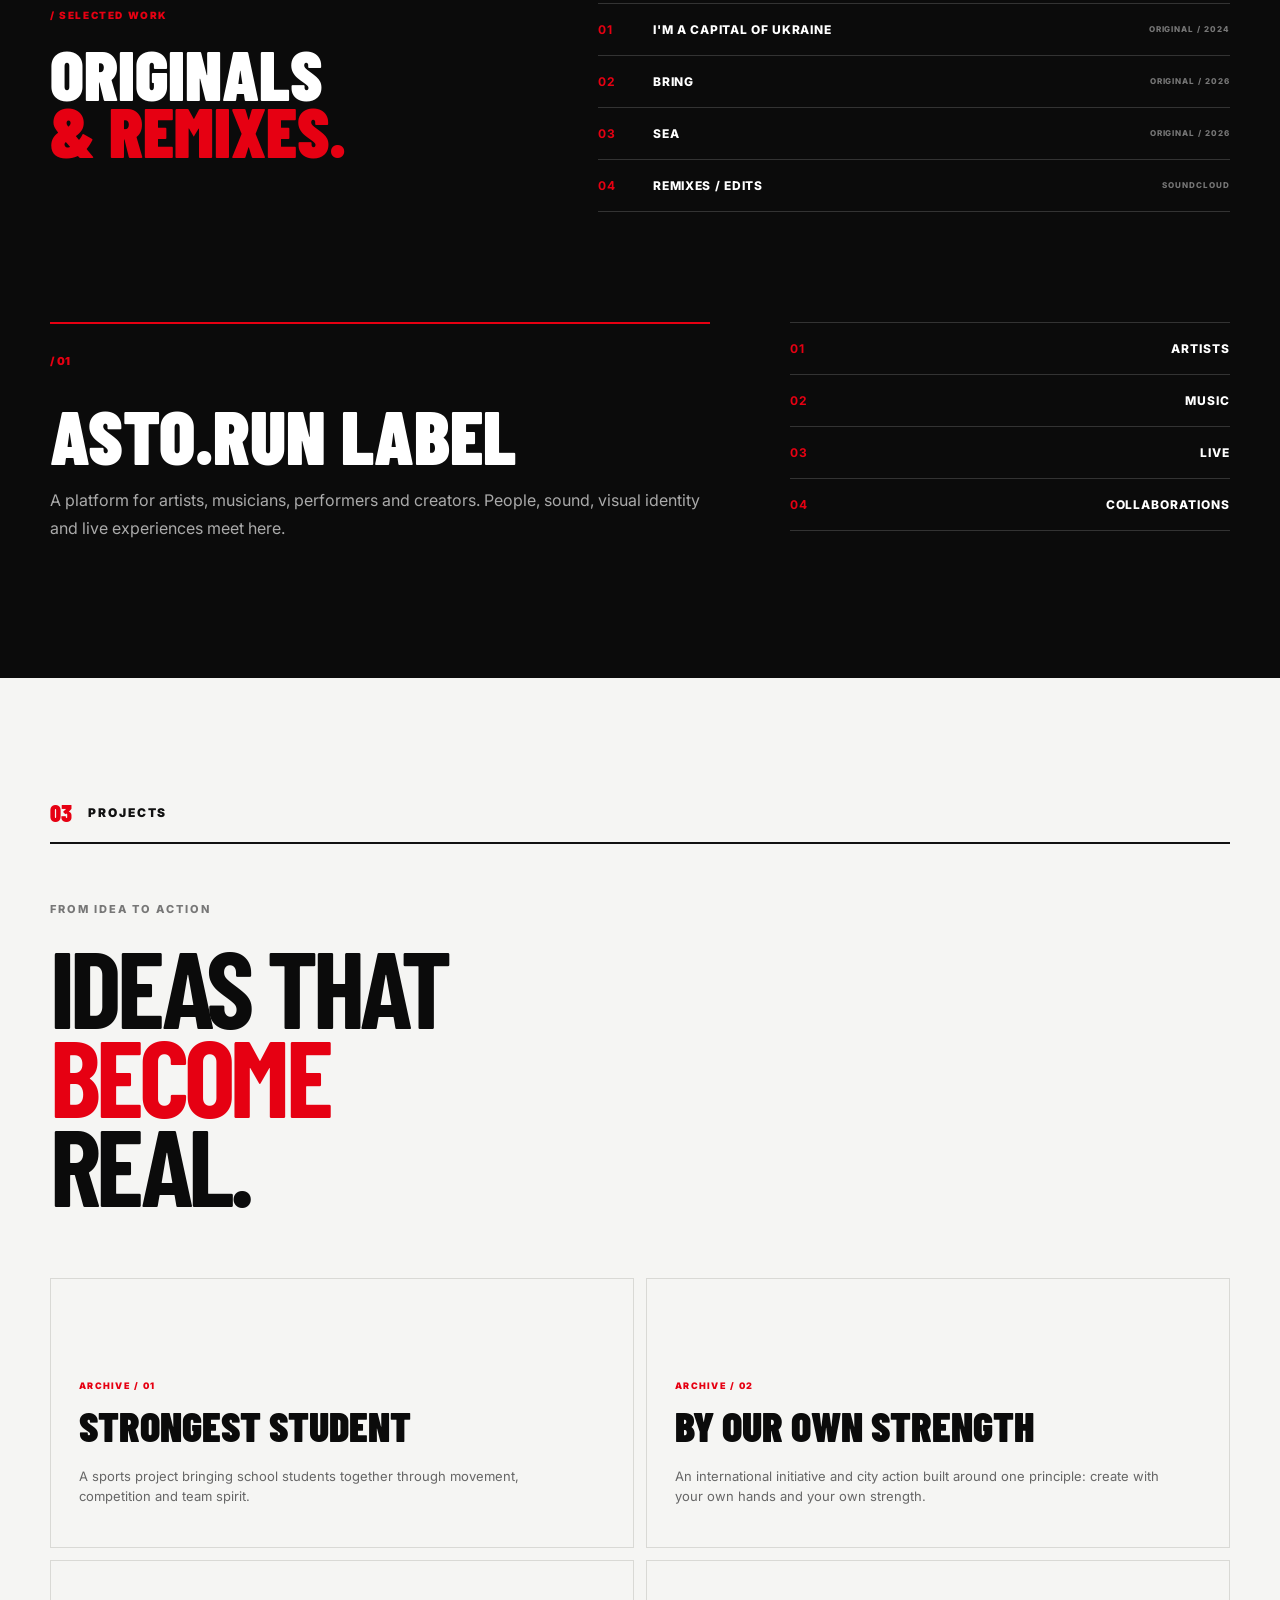
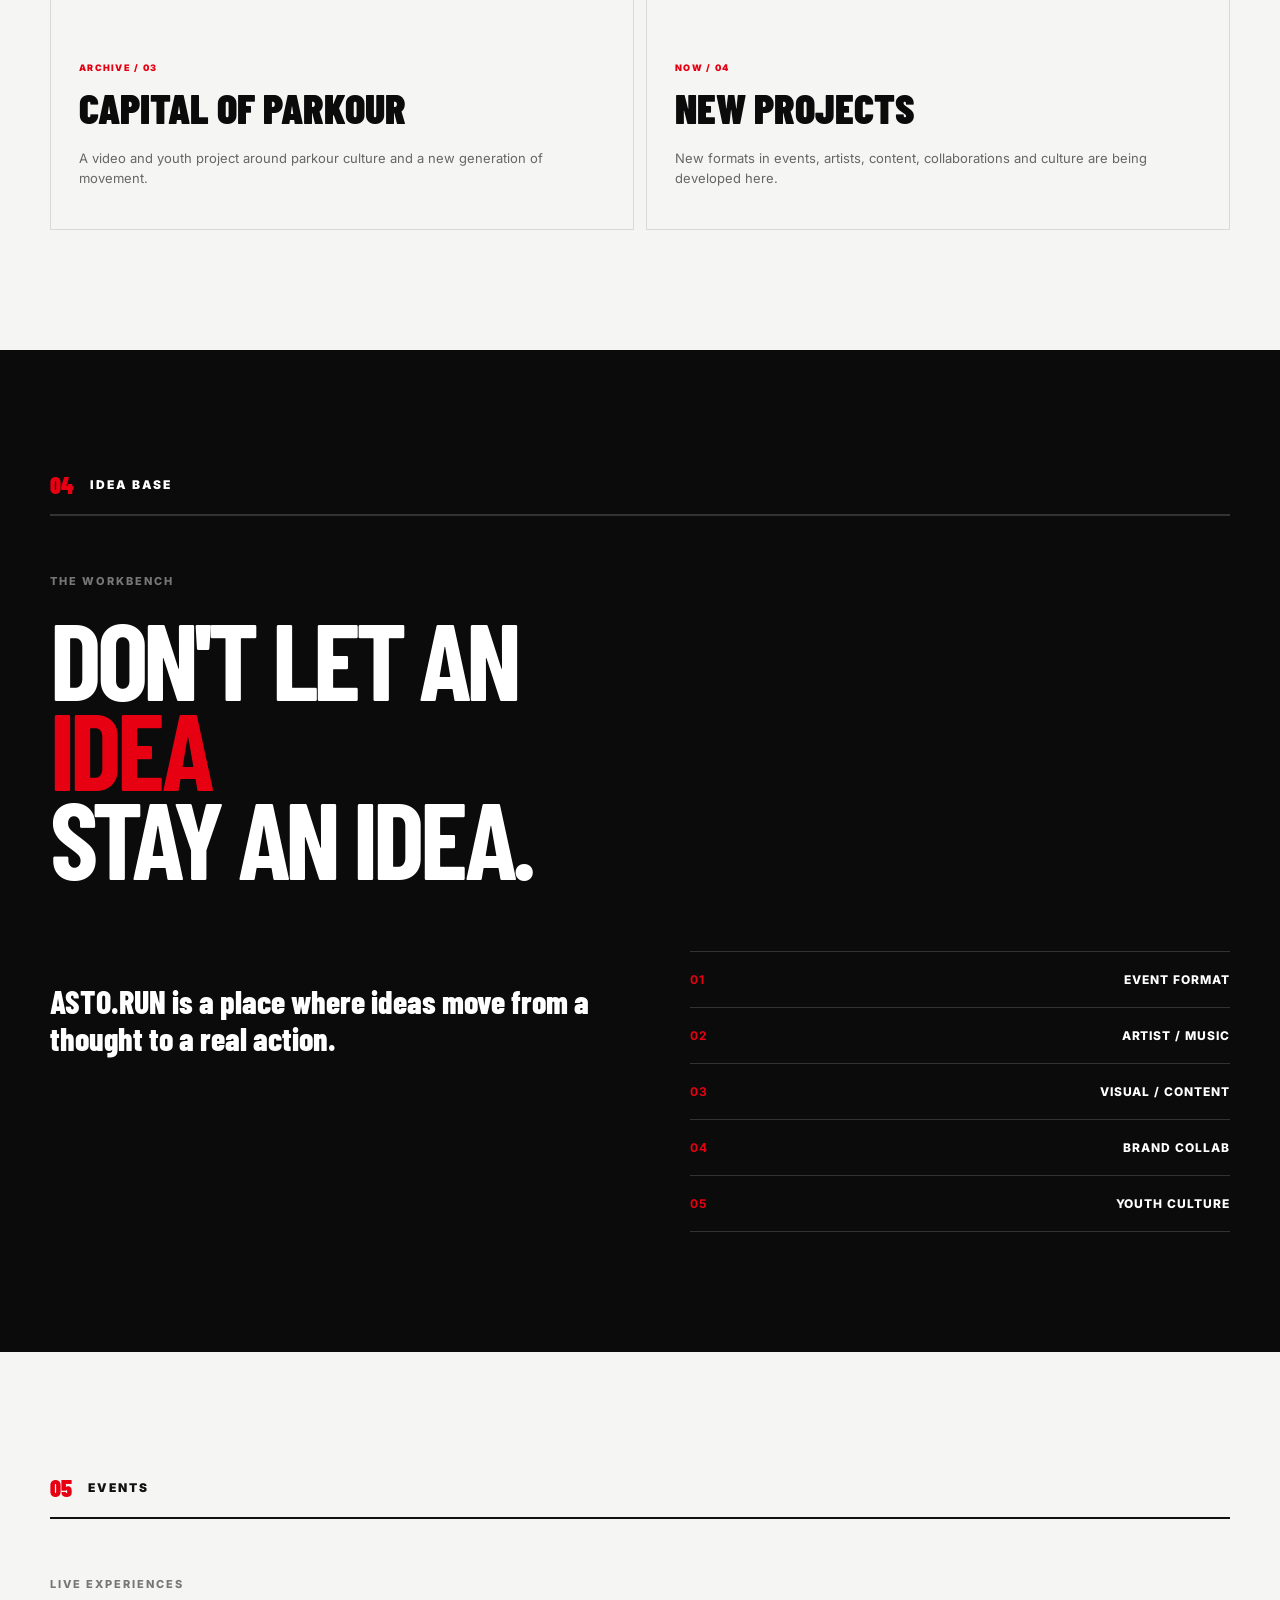
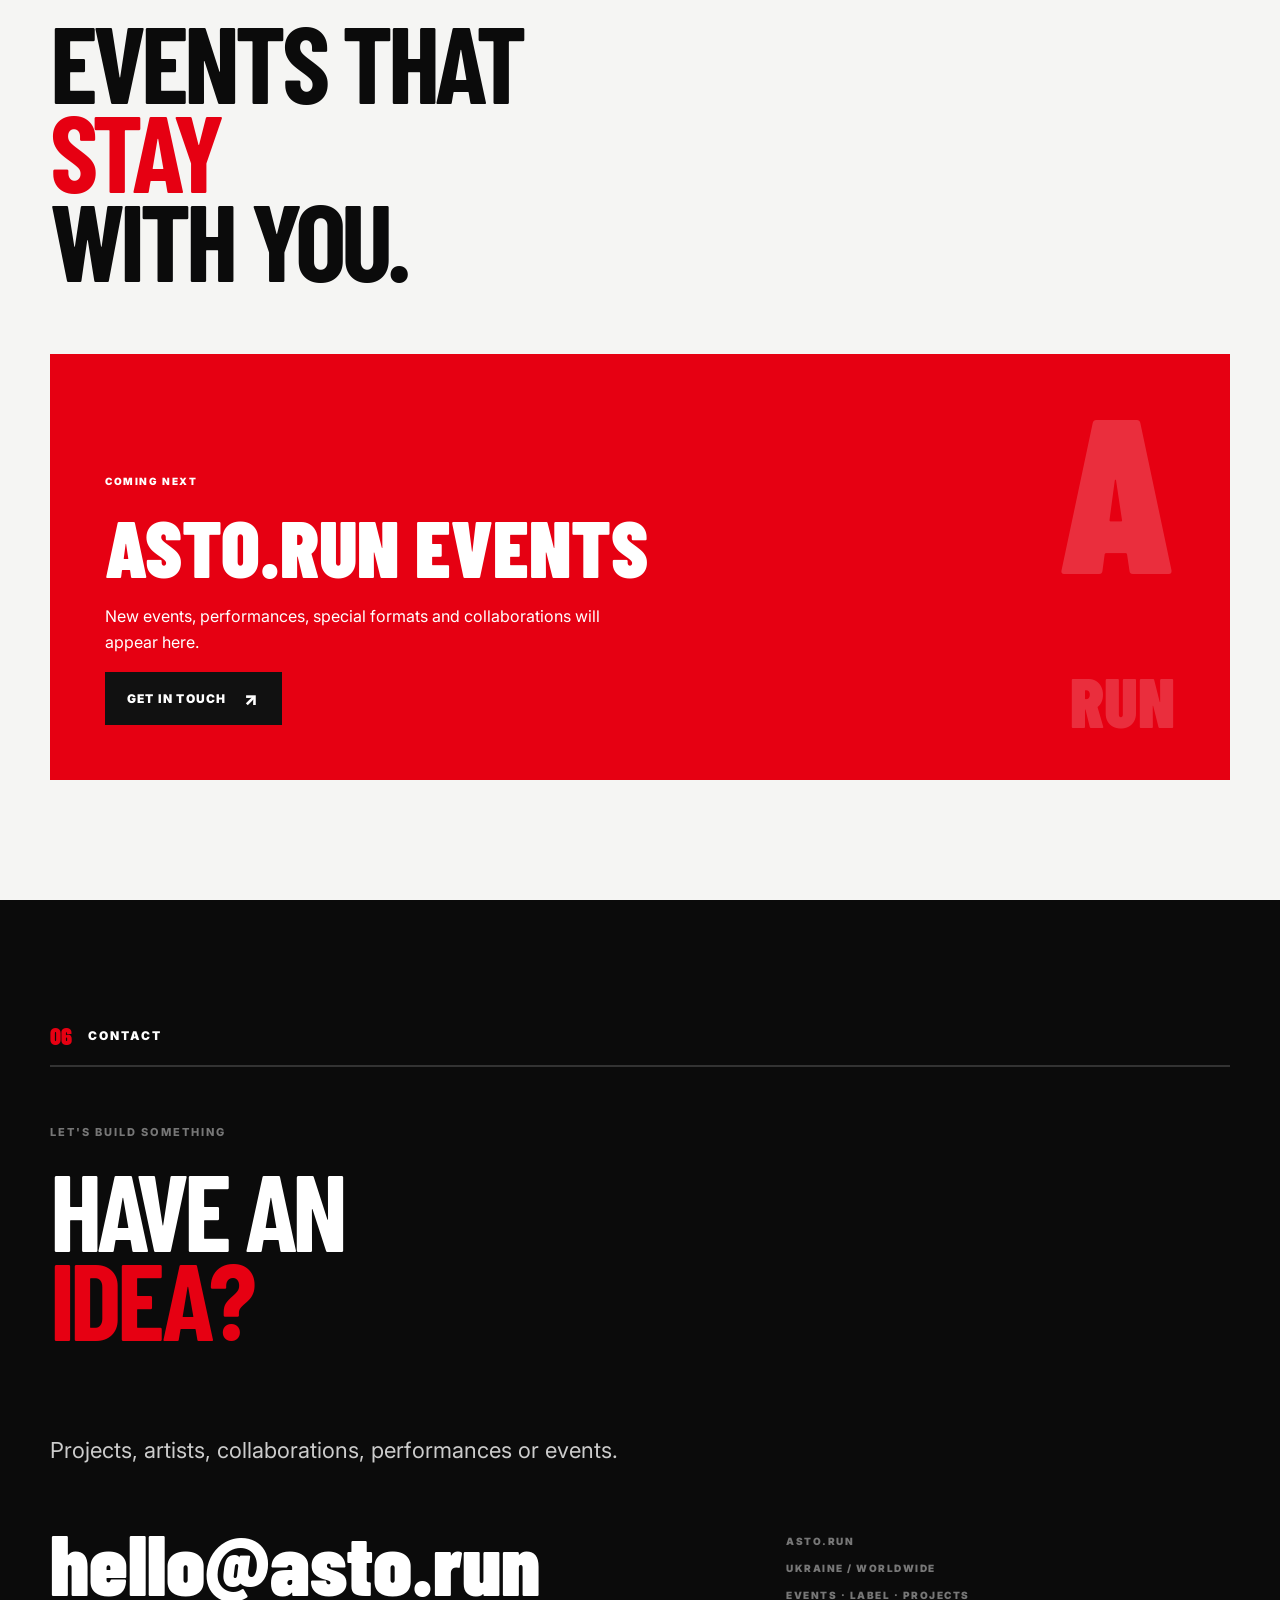
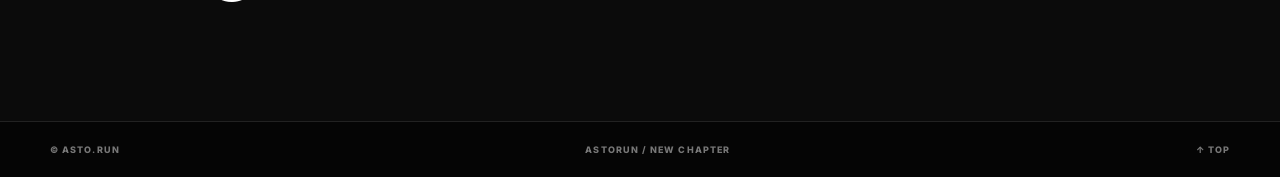
==== commit e182c62d: "Add files via upload" ====
--- a/index.html
+++ b/index.html
@@ -110,6 +110,25 @@
         </div>
       </div>
 
+
+      <div class="video-feature">
+        <div class="video-head">
+          <div>
+            <p class="eyebrow">ARCHIVE VIDEO / ASTORUN</p>
+            <h3>REAL EVENT.<br><span>REAL PEOPLE.</span></h3>
+          </div>
+          <p>This video captures an actual ASTORUN event in which I personally participated. A team from the UK came to Kyiv to film the event and document the scene.</p>
+        </div>
+        <div class="video-frame">
+          <iframe
+            src="https://www.youtube.com/embed/rBgD0KBpvC0"
+            title="ASTORUN — event archive"
+            loading="lazy"
+            allow="accelerometer; autoplay; clipboard-write; encrypted-media; gyroscope; picture-in-picture; web-share"
+            allowfullscreen></iframe>
+        </div>
+      </div>
+
       <div class="transition">
         <div class="transition-line"></div>
         <p>ASTORUN → ASTO.RUN</p>
@@ -122,10 +141,42 @@
     <div class="container">
       <div class="section-kicker light"><span>02</span> LABEL</div>
       <div class="section-head">
-        <p class="eyebrow">THE PLATFORM</p>
-        <h2>NAMES.<br><span>SOUND.</span><br>ENERGY.</h2>
-      </div>
-      <div class="feature-grid">
+        <p class="eyebrow">ARTIST / PRODUCER / SOUND</p>
+        <h2>THE SOUND<br><span>OF ASTO.RUN.</span></h2>
+      </div>
+
+      <div class="artist-card">
+        <div class="artist-logo-wrap">
+          <img src="akzet-logo.png" alt="AKZET logo">
+        </div>
+        <div class="artist-copy">
+          <p class="artist-role">ASTO.RUN / ARTIST & PRODUCER</p>
+          <h3>AKZET</h3>
+          <p>AKZET is the artist and producer identity behind the music side of ASTO.RUN — original tracks, remixes, edits and electronic releases.</p>
+          <p class="artist-location">BILA TSERKVA / UKRAINE · ELECTRONIC</p>
+          <div class="platforms">
+            <a href="https://soundcloud.com/search?q=AKZET" target="_blank" rel="noopener"><b>SOUNDCLOUD</b><span>LISTEN ↗</span></a>
+            <a href="https://open.spotify.com/search/AKZET" target="_blank" rel="noopener"><b>SPOTIFY</b><span>LISTEN ↗</span></a>
+            <a href="https://music.apple.com/us/artist/akzet/1760596281" target="_blank" rel="noopener"><b>APPLE MUSIC</b><span>LISTEN ↗</span></a>
+            <a href="https://www.beatport.com/artist/akzet/2281599" target="_blank" rel="noopener"><b>BEATPORT</b><span>CATALOG ↗</span></a>
+          </div>
+        </div>
+      </div>
+
+      <div class="music-showcase">
+        <div class="music-title">
+          <span>/ SELECTED WORK</span>
+          <h3>ORIGINALS<br><span>& REMIXES.</span></h3>
+        </div>
+        <div class="track-list">
+          <a href="https://music.apple.com/us/song/1784717261" target="_blank" rel="noopener"><b>01</b><span>I'M A CAPITAL OF UKRAINE</span><small>ORIGINAL / 2024</small></a>
+          <a href="https://music.apple.com/us/album/1875431526" target="_blank" rel="noopener"><b>02</b><span>BRING</span><small>ORIGINAL / 2026</small></a>
+          <a href="https://music.apple.com/us/album/1871721534" target="_blank" rel="noopener"><b>03</b><span>SEA</span><small>ORIGINAL / 2026</small></a>
+          <a href="https://soundcloud.com/search?q=AKZET%20Remix" target="_blank" rel="noopener"><b>04</b><span>REMIXES / EDITS</span><small>SOUNDCLOUD</small></a>
+        </div>
+      </div>
+
+      <div class="feature-grid label-bottom">
         <div class="feature-main">
           <span class="index">/ 01</span>
           <h3>ASTO.RUN LABEL</h3>
--- a/style.css
+++ b/style.css
@@ -51,3 +51,44 @@
   .hero h1,.section-head h2{font-size:18vw;line-height:.84}
   .section-kicker{margin-bottom:38px}
 }
+
+.video-feature{margin-top:100px;padding-top:55px;border-top:1px solid var(--line)}
+.video-head{display:flex;justify-content:space-between;gap:60px;align-items:flex-end;margin-bottom:30px}
+.video-head h3{font:900 70px/.84 "Barlow Condensed";margin:0}
+.video-head h3 span{color:var(--red)}
+.video-head>p{max-width:420px;color:#666;line-height:1.65;font-size:14px;margin:0}
+.video-frame{position:relative;width:100%;aspect-ratio:16/9;background:#050505;overflow:hidden}
+.video-frame iframe{position:absolute;inset:0;width:100%;height:100%;border:0}
+.artist-card{display:grid;grid-template-columns:360px 1fr;gap:65px;align-items:center;border-top:2px solid var(--red);padding-top:35px}
+.artist-logo-wrap{height:330px;display:flex;align-items:center;justify-content:center;background:#050505;overflow:hidden}
+.artist-logo-wrap img{width:78%;height:78%;object-fit:contain}
+.artist-role{font-size:10px;font-weight:900;letter-spacing:.17em;color:var(--red)}
+.artist-copy h3{font:900 105px/.78 "Barlow Condensed";margin:15px 0 25px}
+.artist-copy>p:not(.artist-role):not(.artist-location){color:#aaa;line-height:1.7;max-width:650px}
+.artist-location{font-size:10px;font-weight:900;letter-spacing:.15em;color:#777;margin:25px 0}
+.platforms{border-top:1px solid #333;margin-top:30px}
+.platforms a{display:flex;justify-content:space-between;align-items:center;padding:17px 0;border-bottom:1px solid #333;font-size:11px;letter-spacing:.08em}
+.platforms a:hover{color:var(--red)}
+.platforms span{font-size:9px;color:#777}
+.music-showcase{display:grid;grid-template-columns:1fr 1.35fr;gap:80px;margin-top:110px;padding-top:55px;border-top:1px solid #333}
+.music-title>span{font-size:10px;font-weight:900;letter-spacing:.16em;color:var(--red)}
+.music-title h3{font:900 70px/.82 "Barlow Condensed";margin:22px 0}
+.music-title h3 span{color:var(--red)}
+.track-list{border-top:1px solid #333}
+.track-list a{display:grid;grid-template-columns:35px 1fr auto;gap:20px;align-items:center;border-bottom:1px solid #333;padding:18px 0;font-size:12px;font-weight:800;letter-spacing:.06em}
+.track-list a:hover{color:var(--red)}
+.track-list b{color:var(--red)}
+.track-list small{font-size:8px;color:#777;letter-spacing:.12em}
+.label-bottom{margin-top:110px}
+@media(max-width:900px){
+  .artist-card,.music-showcase{grid-template-columns:1fr;gap:40px}
+  .artist-logo-wrap{height:280px}
+  .video-head{align-items:flex-start;flex-direction:column;gap:25px}
+}
+@media(max-width:700px){
+  .video-head h3,.music-title h3{font-size:18vw}
+  .artist-copy h3{font-size:22vw}
+  .artist-logo-wrap{height:240px}
+  .track-list a{grid-template-columns:25px 1fr}
+  .track-list small{grid-column:2}
+}
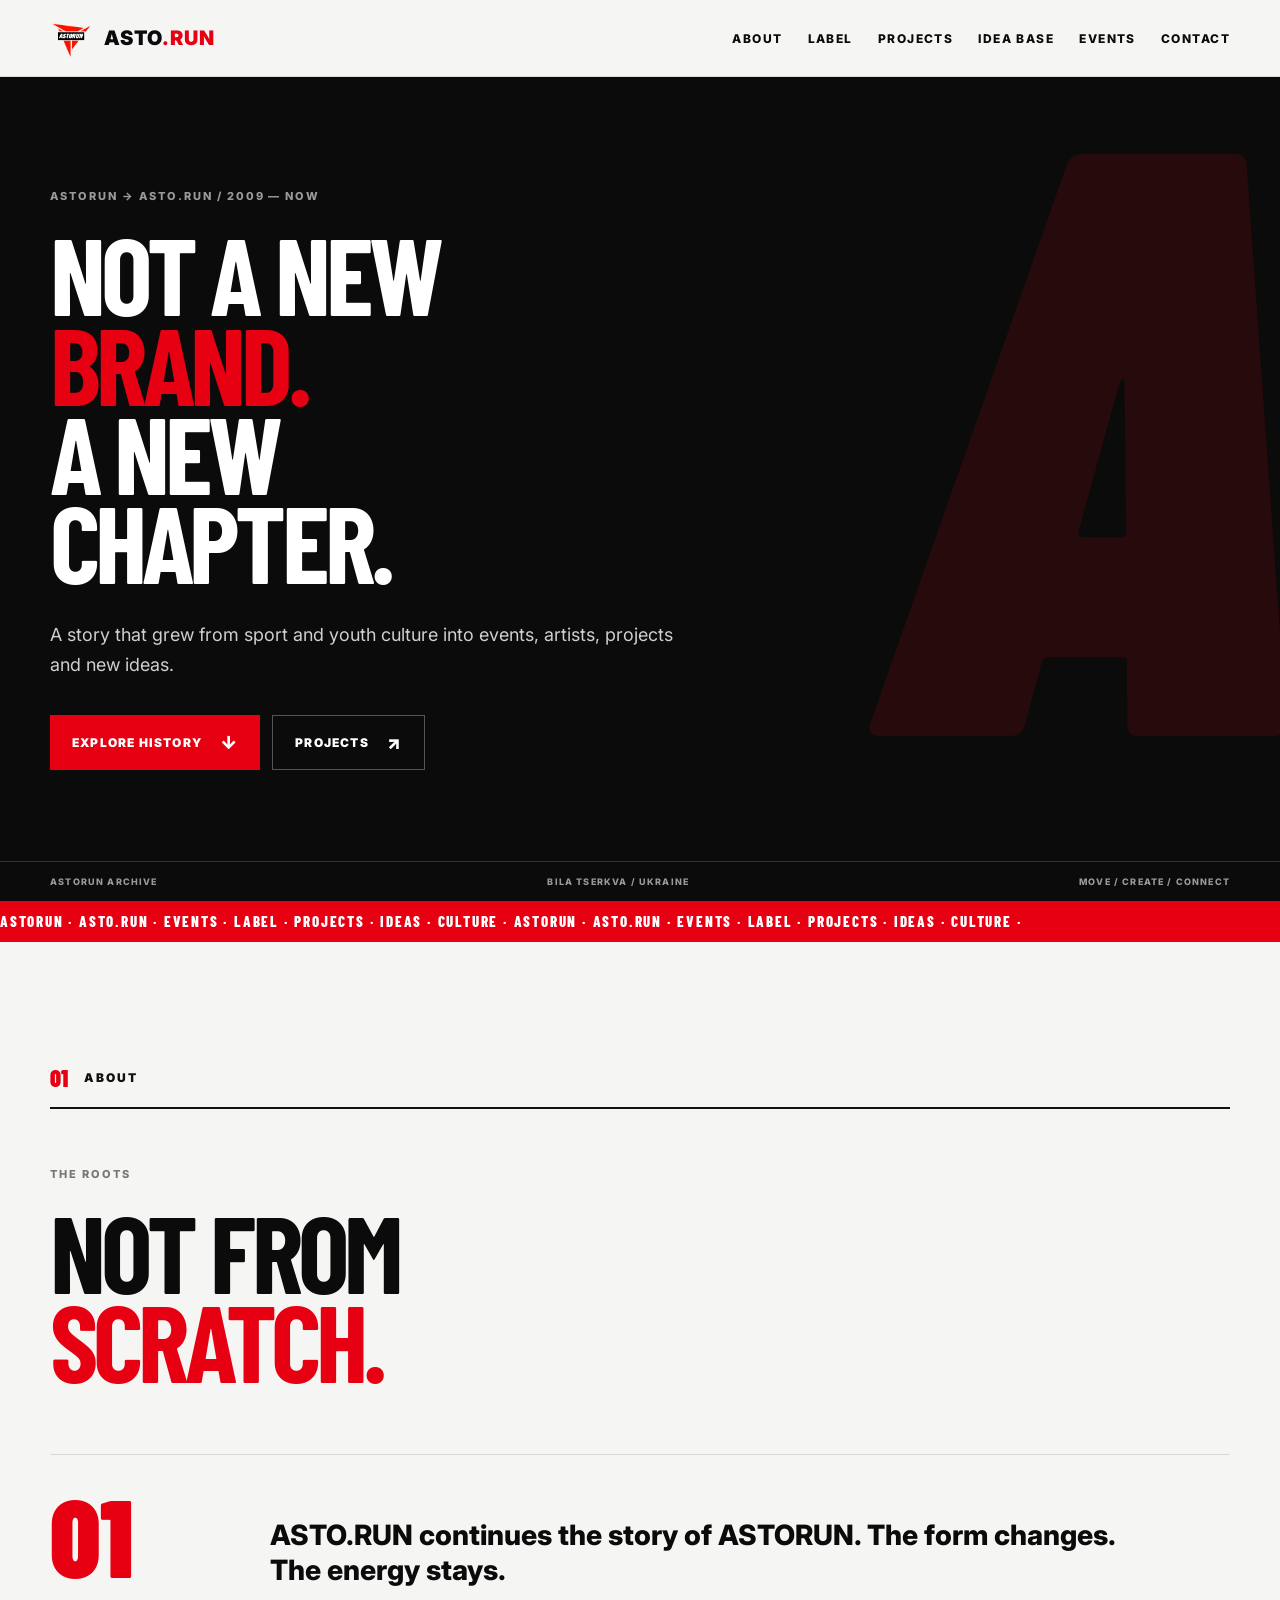
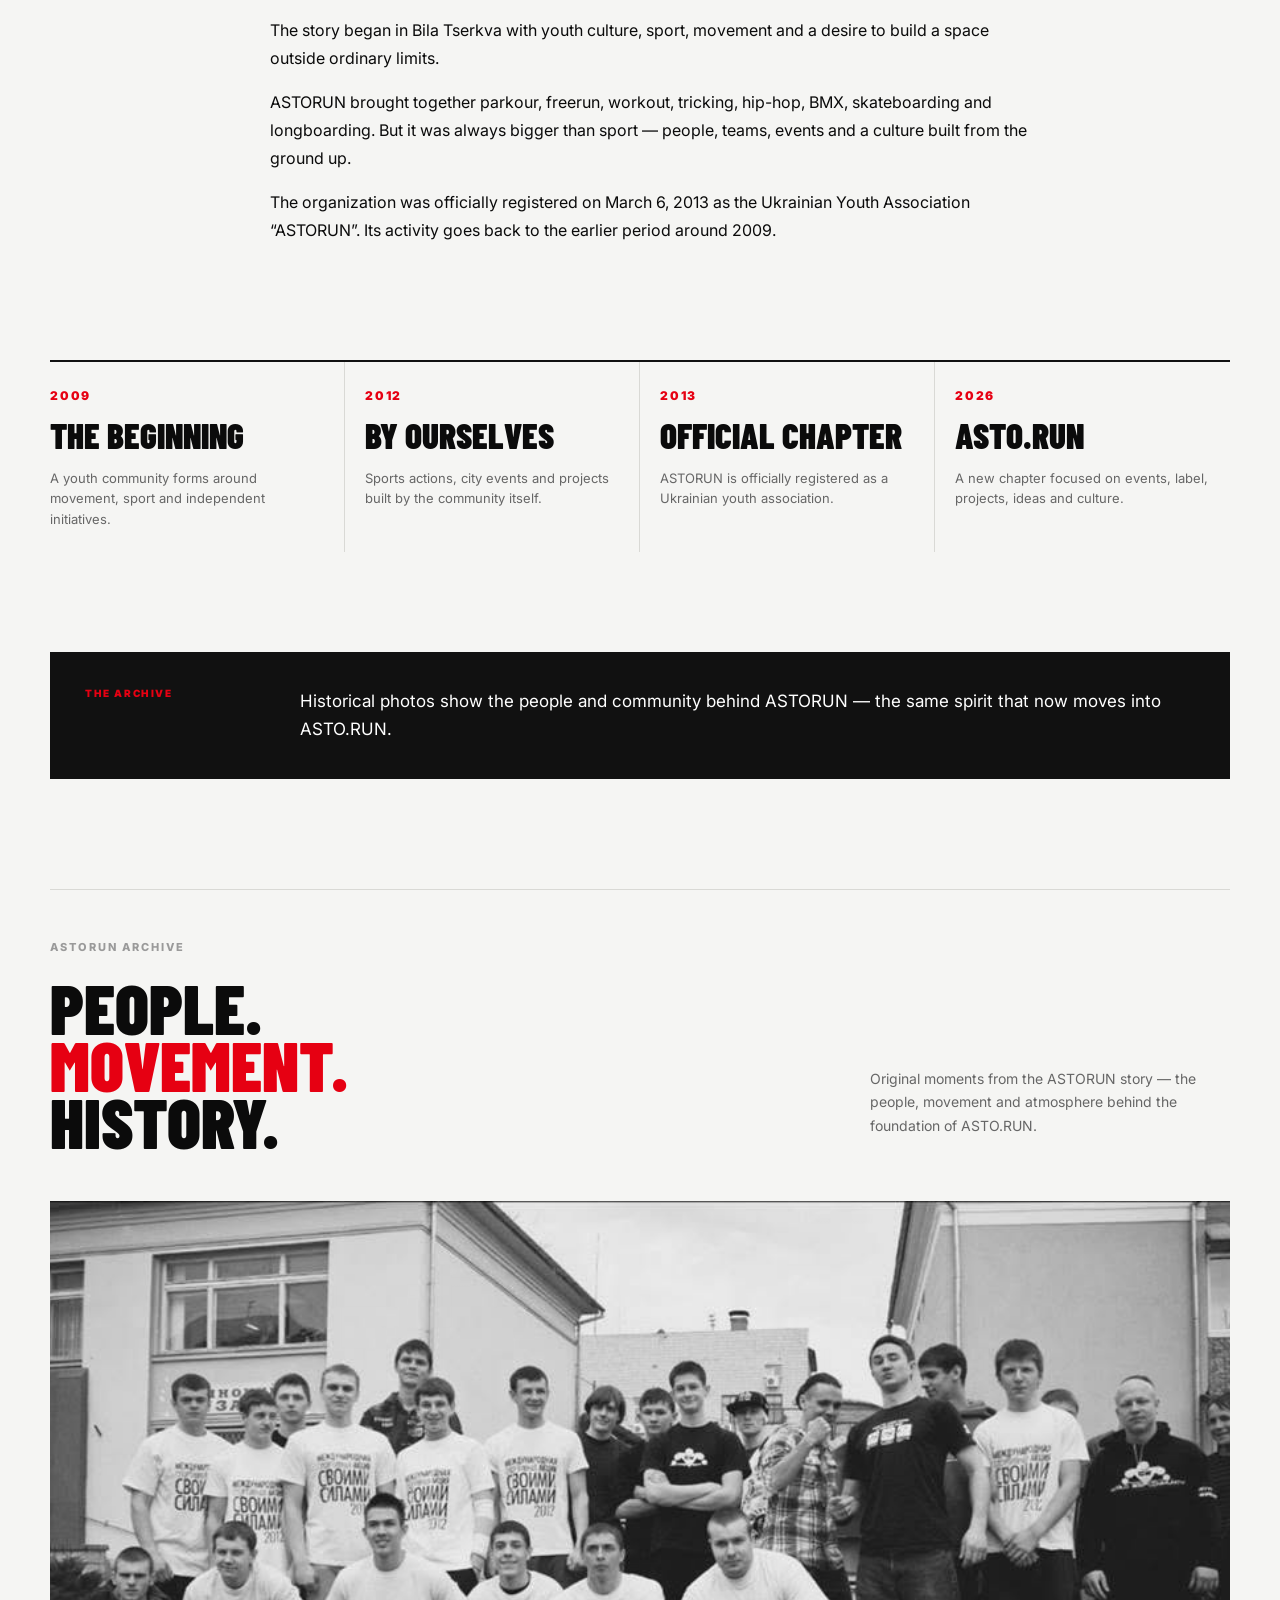
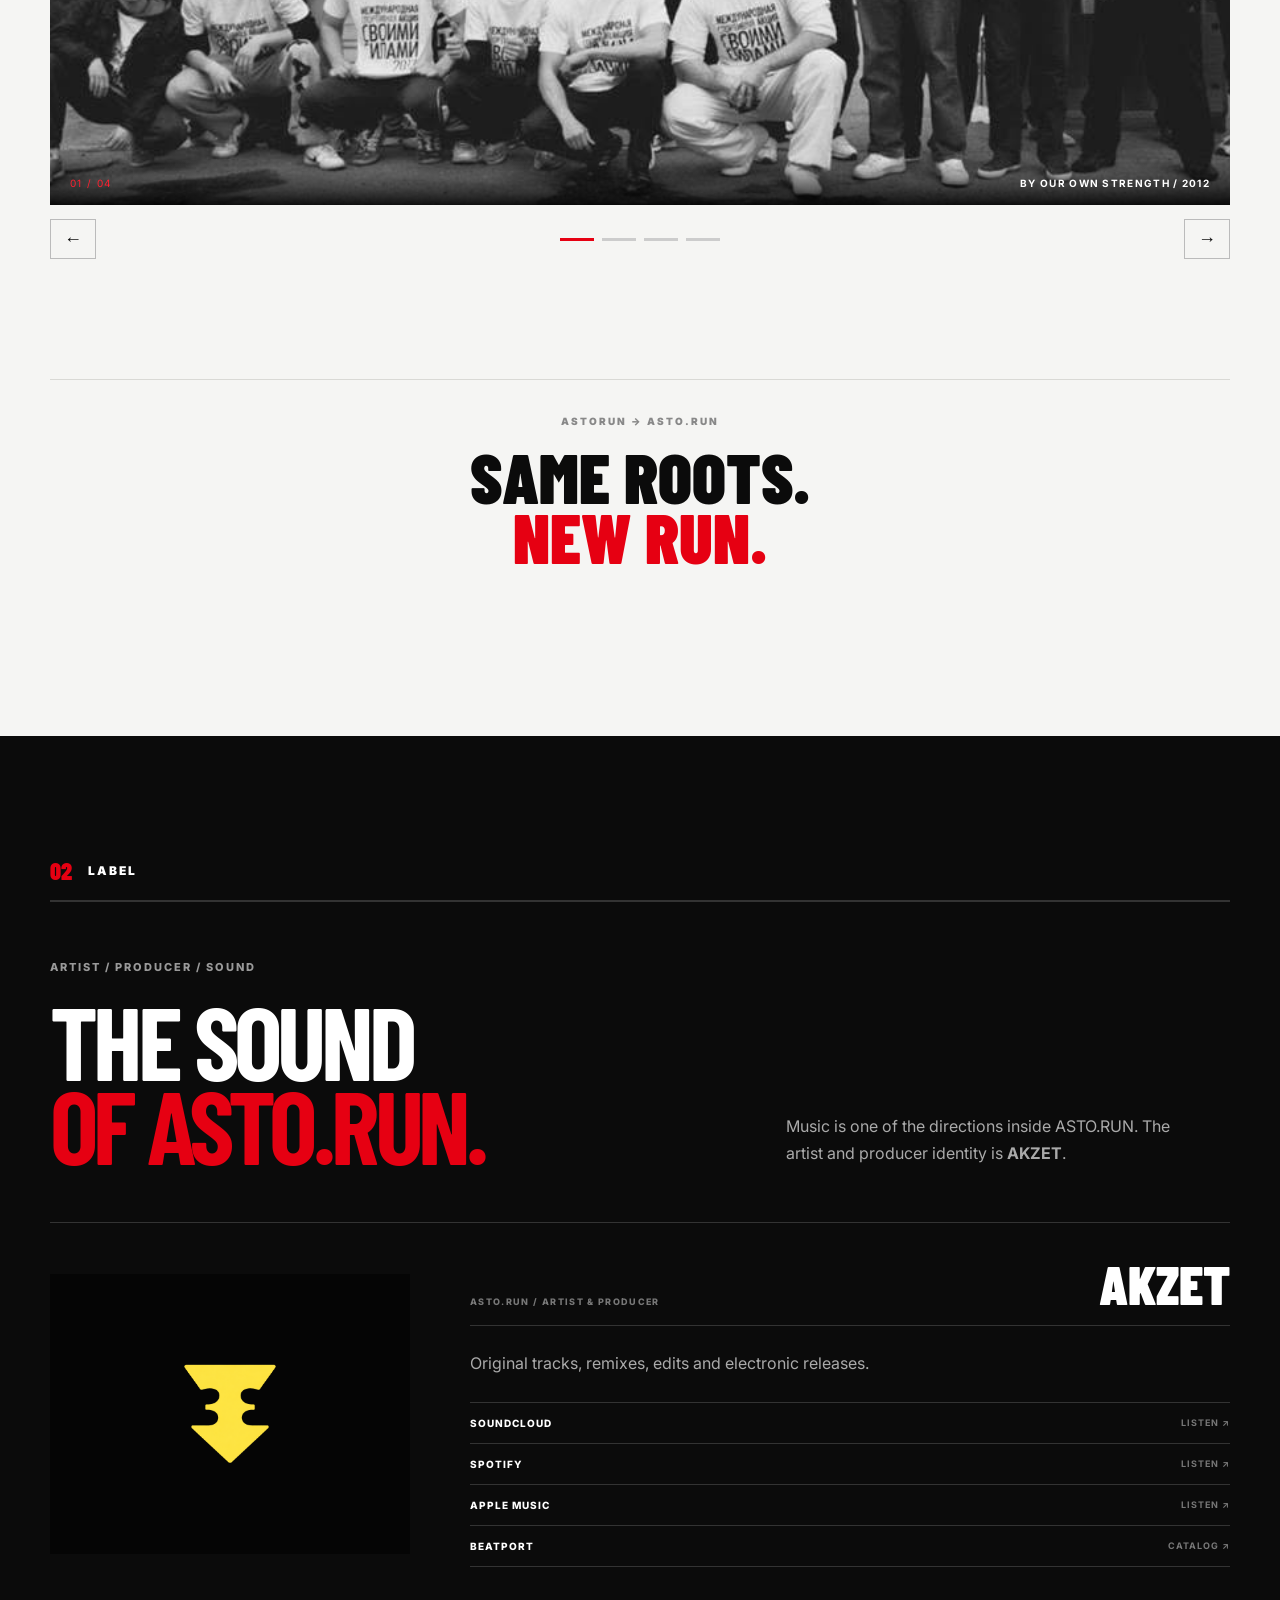
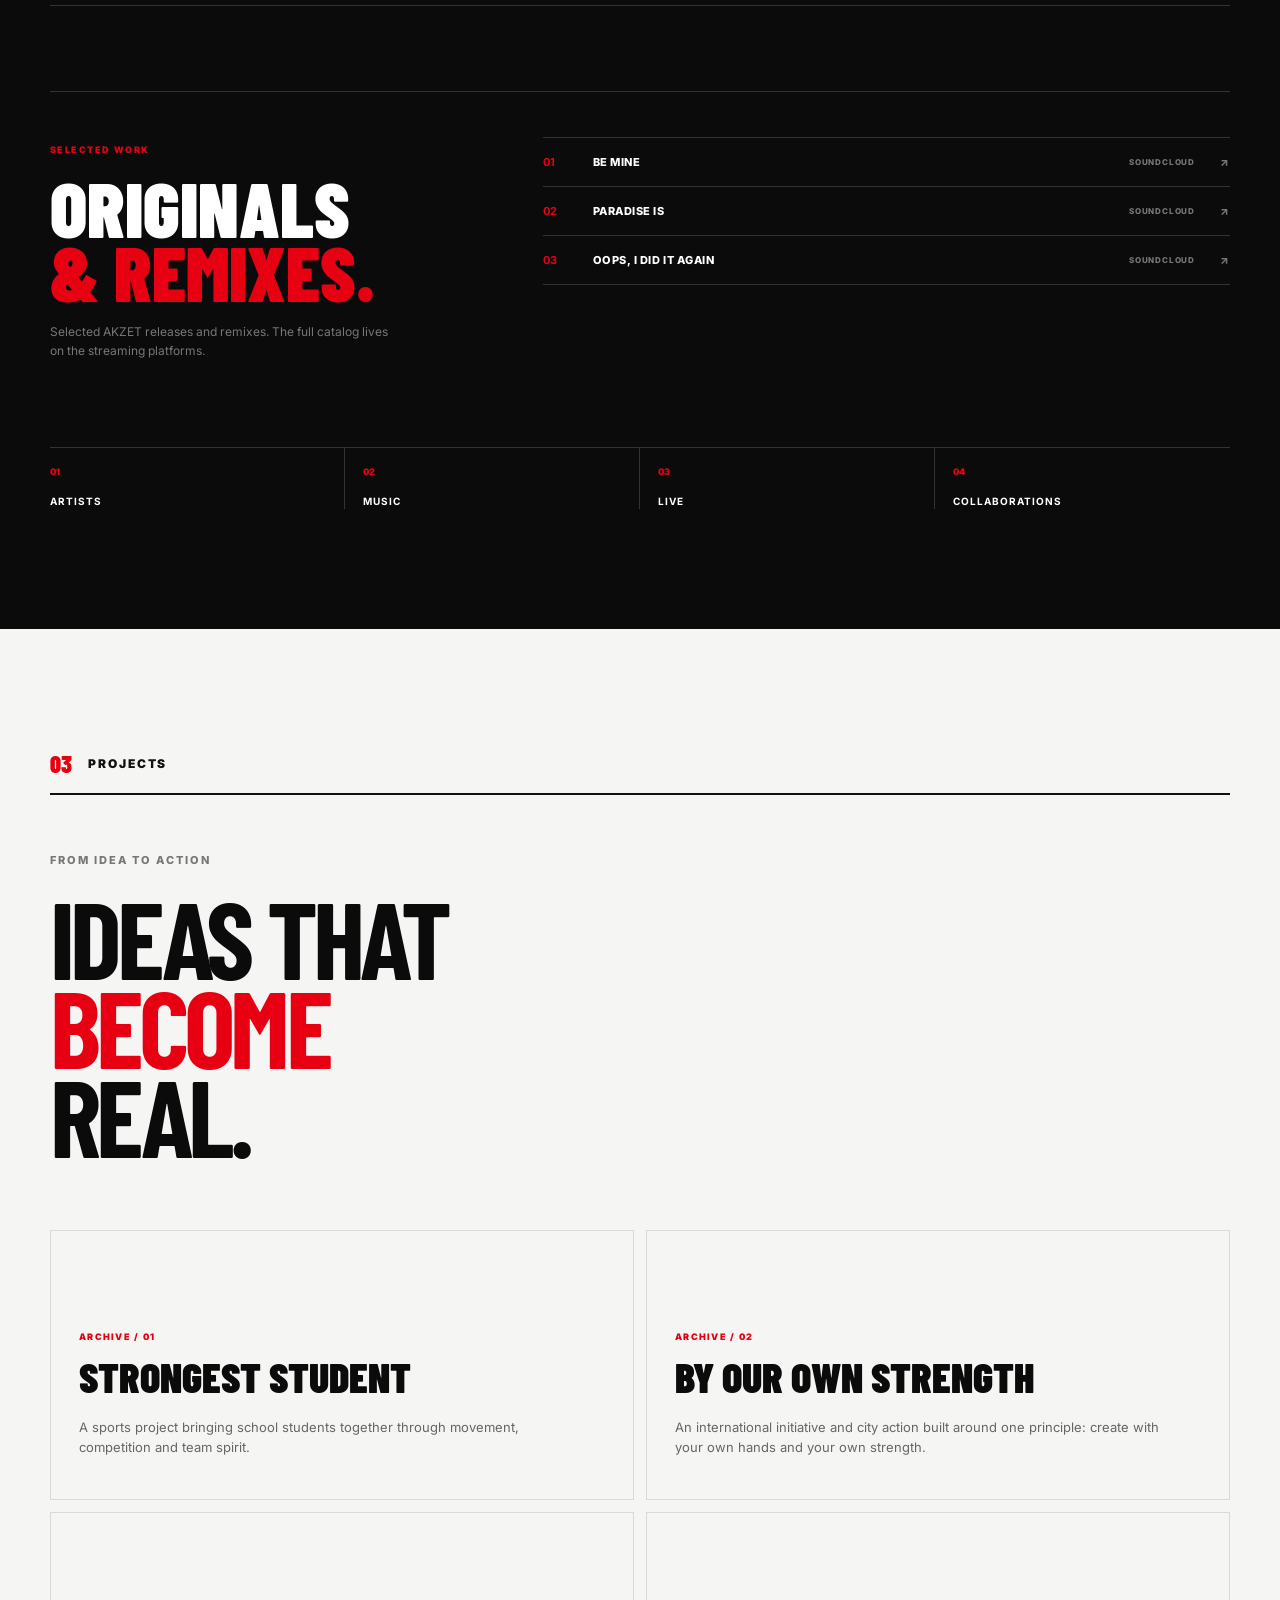
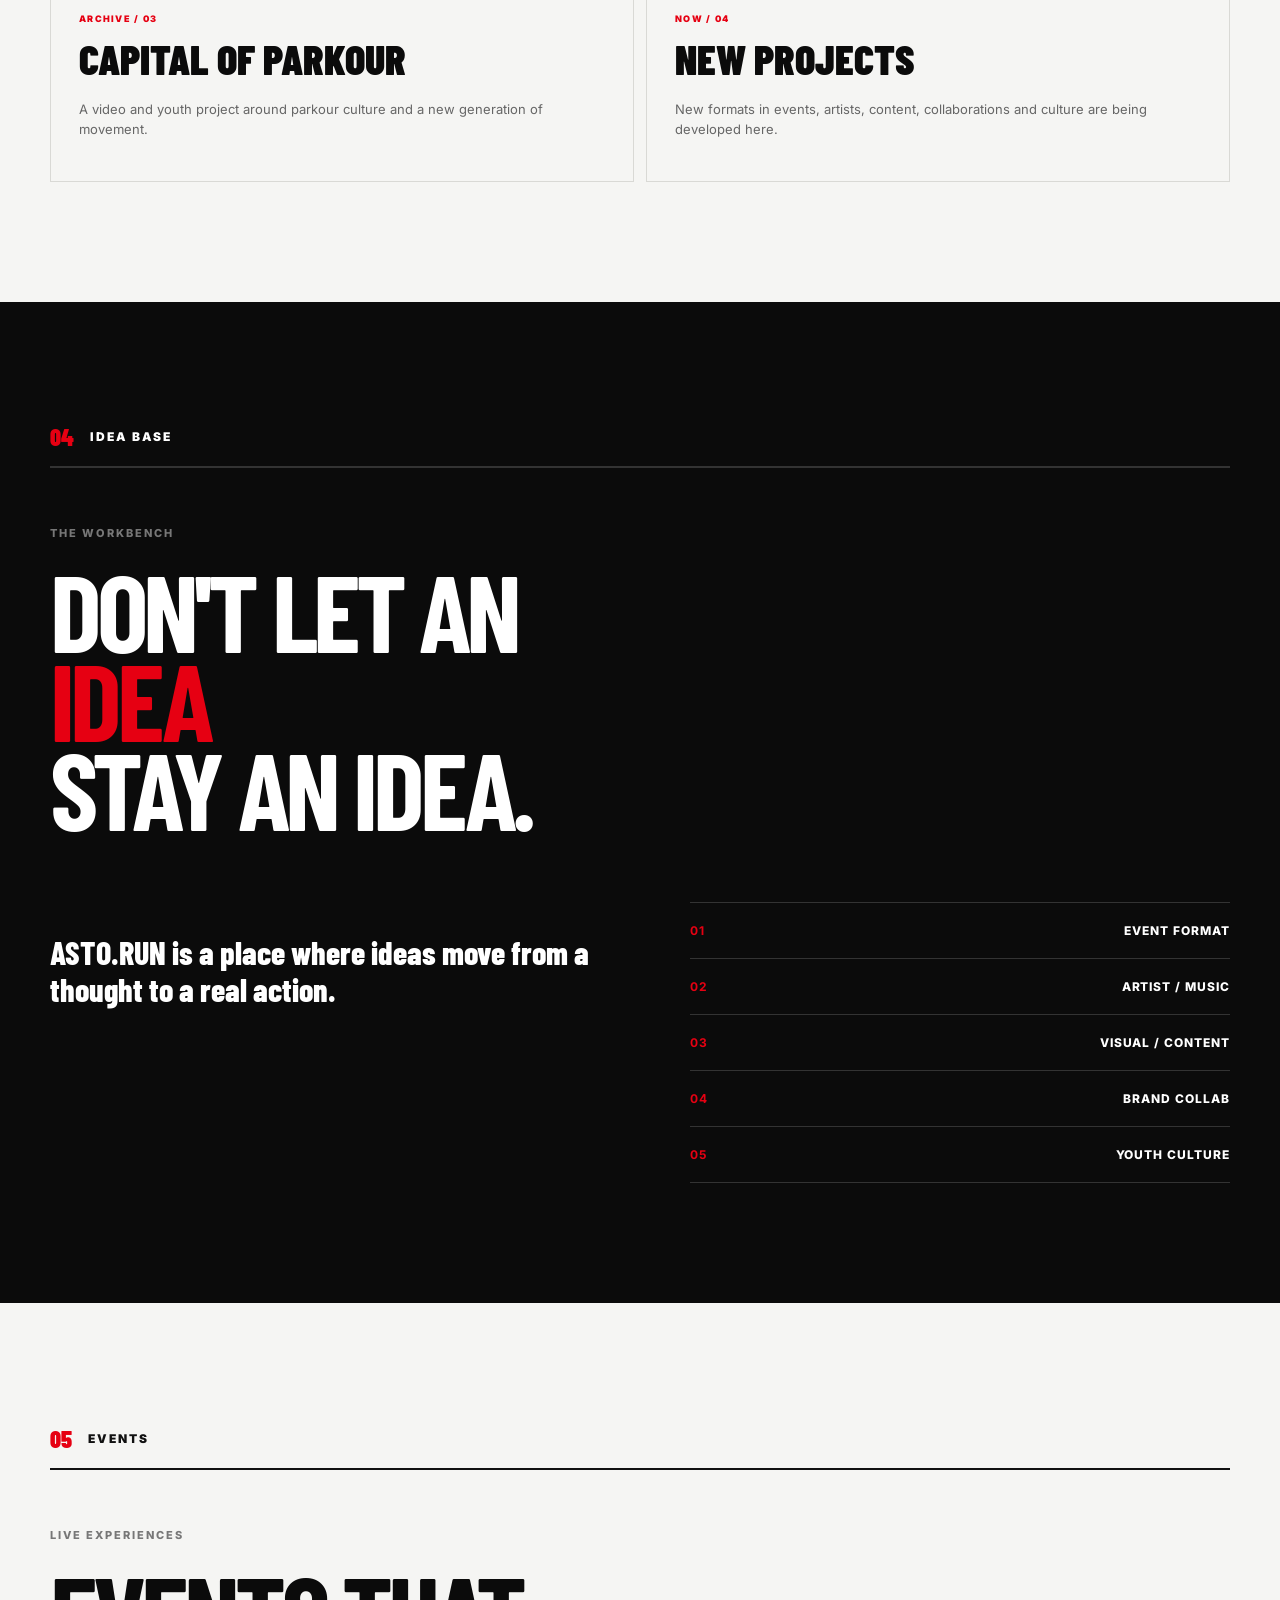
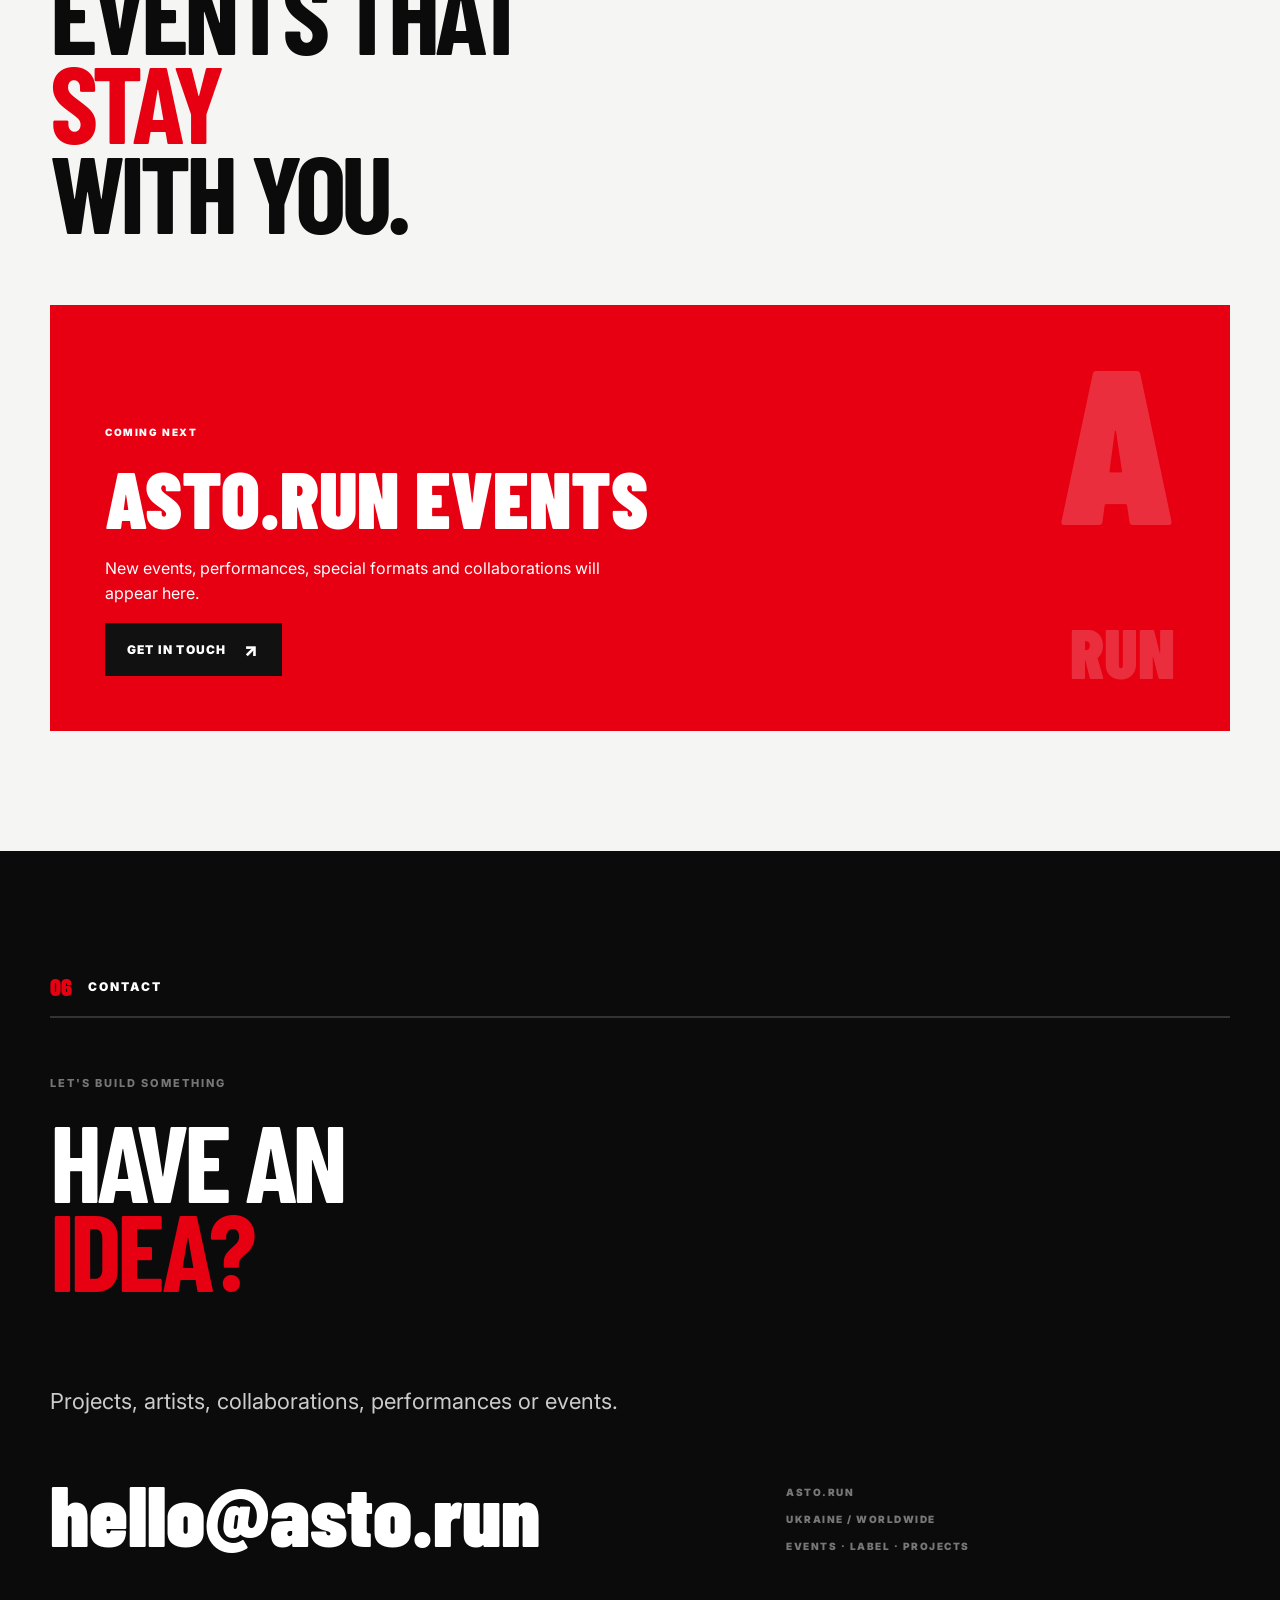
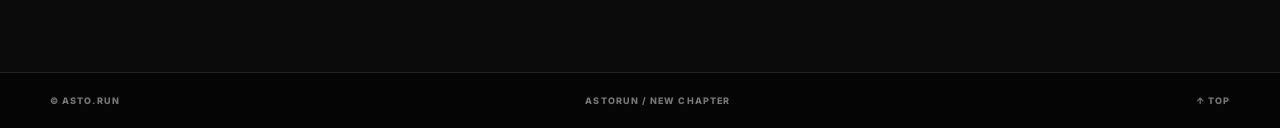
==== commit 4d5564aa: "Add files via upload" ====
--- a/index.html
+++ b/index.html
@@ -91,41 +91,39 @@
             <p class="eyebrow">ASTORUN ARCHIVE</p>
             <h2>PEOPLE.<br><span>MOVEMENT.</span><br>HISTORY.</h2>
           </div>
-          <p class="archive-copy">Three original moments from the ASTORUN story. No stock images. No reconstruction — just the people, movement and atmosphere that built the foundation.</p>
-        </div>
-
-        <div class="photo-grid">
-          <figure class="photo photo-wide">
-            <img src="archive-01.jpg" alt="ASTORUN team at By Our Own Strength 2012">
-            <figcaption>BY OUR OWN STRENGTH / 2012</figcaption>
-          </figure>
-          <figure class="photo">
-            <img src="archive-02.jpg" alt="ASTORUN sports community">
-            <figcaption>SPORT / COMMUNITY</figcaption>
-          </figure>
-          <figure class="photo photo-wide">
-            <img src="archive-03.jpg" alt="ASTORUN youth event">
-            <figcaption>YOUTH / EVENT</figcaption>
-          </figure>
-        </div>
-      </div>
-
-
-      <div class="video-feature">
-        <div class="video-head">
-          <div>
-            <p class="eyebrow">ARCHIVE VIDEO / ASTORUN</p>
-            <h3>REAL EVENT.<br><span>REAL PEOPLE.</span></h3>
+          <p class="archive-copy">Original moments from the ASTORUN story — the people, movement and atmosphere behind the foundation of ASTO.RUN.</p>
+        </div>
+
+        <div class="media-carousel" aria-label="ASTORUN archive">
+          <div class="media-stage">
+            <article class="media-slide active">
+              <img src="archive-01.jpg" alt="ASTORUN team at By Our Own Strength 2012">
+              <div class="media-caption"><span>01 / 04</span><b>BY OUR OWN STRENGTH / 2012</b></div>
+            </article>
+            <article class="media-slide">
+              <img src="archive-02.jpg" alt="ASTORUN sports community">
+              <div class="media-caption"><span>02 / 04</span><b>SPORT / COMMUNITY</b></div>
+            </article>
+            <article class="media-slide">
+              <img src="archive-03.jpg" alt="ASTORUN youth event">
+              <div class="media-caption"><span>03 / 04</span><b>YOUTH / EVENT</b></div>
+            </article>
+            <article class="media-slide media-video">
+              <iframe src="https://www.youtube.com/embed/rBgD0KBpvC0" title="ASTORUN event archive" loading="lazy" allow="accelerometer; autoplay; clipboard-write; encrypted-media; gyroscope; picture-in-picture; web-share" allowfullscreen></iframe>
+              <div class="media-caption"><span>04 / 04</span><b>EVENT VIDEO / UK TEAM IN KYIV</b></div>
+            </article>
           </div>
-          <p>This video captures an actual ASTORUN event in which I personally participated. A team from the UK came to Kyiv to film the event and document the scene.</p>
-        </div>
-        <div class="video-frame">
-          <iframe
-            src="https://www.youtube.com/embed/rBgD0KBpvC0"
-            title="ASTORUN — event archive"
-            loading="lazy"
-            allow="accelerometer; autoplay; clipboard-write; encrypted-media; gyroscope; picture-in-picture; web-share"
-            allowfullscreen></iframe>
+
+          <div class="media-controls">
+            <button class="media-arrow prev" type="button" aria-label="Previous">←</button>
+            <div class="media-dots" aria-label="Choose archive item">
+              <button class="media-dot active" type="button" aria-label="Photo 1"></button>
+              <button class="media-dot" type="button" aria-label="Photo 2"></button>
+              <button class="media-dot" type="button" aria-label="Photo 3"></button>
+              <button class="media-dot" type="button" aria-label="Video"></button>
+            </div>
+            <button class="media-arrow next" type="button" aria-label="Next">→</button>
+          </div>
         </div>
       </div>
 
@@ -140,54 +138,48 @@
   <section class="section dark" id="label">
     <div class="container">
       <div class="section-kicker light"><span>02</span> LABEL</div>
-      <div class="section-head">
-        <p class="eyebrow">ARTIST / PRODUCER / SOUND</p>
-        <h2>THE SOUND<br><span>OF ASTO.RUN.</span></h2>
+      <div class="label-intro">
+        <div>
+          <p class="eyebrow">ARTIST / PRODUCER / SOUND</p>
+          <h2>THE SOUND<br><span>OF ASTO.RUN.</span></h2>
+        </div>
+        <p class="label-intro-copy">Music is one of the directions inside ASTO.RUN. The artist and producer identity is <strong>AKZET</strong>.</p>
       </div>
 
       <div class="artist-card">
         <div class="artist-logo-wrap">
-          <img src="akzet-logo.png" alt="AKZET logo">
+          <img src="akzet-logo.png" alt="AKZET">
         </div>
         <div class="artist-copy">
-          <p class="artist-role">ASTO.RUN / ARTIST & PRODUCER</p>
-          <h3>AKZET</h3>
-          <p>AKZET is the artist and producer identity behind the music side of ASTO.RUN — original tracks, remixes, edits and electronic releases.</p>
-          <p class="artist-location">BILA TSERKVA / UKRAINE · ELECTRONIC</p>
-          <div class="platforms">
-            <a href="https://soundcloud.com/search?q=AKZET" target="_blank" rel="noopener"><b>SOUNDCLOUD</b><span>LISTEN ↗</span></a>
-            <a href="https://open.spotify.com/search/AKZET" target="_blank" rel="noopener"><b>SPOTIFY</b><span>LISTEN ↗</span></a>
-            <a href="https://music.apple.com/us/artist/akzet/1760596281" target="_blank" rel="noopener"><b>APPLE MUSIC</b><span>LISTEN ↗</span></a>
-            <a href="https://www.beatport.com/artist/akzet/2281599" target="_blank" rel="noopener"><b>BEATPORT</b><span>CATALOG ↗</span></a>
+          <div class="artist-topline"><span>ASTO.RUN / ARTIST & PRODUCER</span><strong>AKZET</strong></div>
+          <p>Original tracks, remixes, edits and electronic releases.</p>
+          <div class="artist-links">
+            <a href="https://soundcloud.com/akzet-wav" target="_blank" rel="noopener"><span>SOUNDCLOUD</span><b>LISTEN ↗</b></a>
+            <a href="https://open.spotify.com/artist/7fuBaQNDaMv6WTSMoIdqkz" target="_blank" rel="noopener"><span>SPOTIFY</span><b>LISTEN ↗</b></a>
+            <a href="https://music.apple.com/za/artist/akzet/1760596281" target="_blank" rel="noopener"><span>APPLE MUSIC</span><b>LISTEN ↗</b></a>
+            <a href="https://www.beatport.com/artist/akzet/2281599?srsltid=AU7gw4UWtmkBObAMMVJoAdtvau1uFxDWQJwZ_J8Uz1fhhCaZnxewcopL" target="_blank" rel="noopener"><span>BEATPORT</span><b>CATALOG ↗</b></a>
           </div>
         </div>
       </div>
 
       <div class="music-showcase">
         <div class="music-title">
-          <span>/ SELECTED WORK</span>
+          <span>SELECTED WORK</span>
           <h3>ORIGINALS<br><span>& REMIXES.</span></h3>
+          <p>Selected AKZET releases and remixes. The full catalog lives on the streaming platforms.</p>
         </div>
         <div class="track-list">
-          <a href="https://music.apple.com/us/song/1784717261" target="_blank" rel="noopener"><b>01</b><span>I'M A CAPITAL OF UKRAINE</span><small>ORIGINAL / 2024</small></a>
-          <a href="https://music.apple.com/us/album/1875431526" target="_blank" rel="noopener"><b>02</b><span>BRING</span><small>ORIGINAL / 2026</small></a>
-          <a href="https://music.apple.com/us/album/1871721534" target="_blank" rel="noopener"><b>03</b><span>SEA</span><small>ORIGINAL / 2026</small></a>
-          <a href="https://soundcloud.com/search?q=AKZET%20Remix" target="_blank" rel="noopener"><b>04</b><span>REMIXES / EDITS</span><small>SOUNDCLOUD</small></a>
-        </div>
-      </div>
-
-      <div class="feature-grid label-bottom">
-        <div class="feature-main">
-          <span class="index">/ 01</span>
-          <h3>ASTO.RUN LABEL</h3>
-          <p>A platform for artists, musicians, performers and creators. People, sound, visual identity and live experiences meet here.</p>
-        </div>
-        <div class="feature-list">
-          <div><b>01</b><span>ARTISTS</span></div>
-          <div><b>02</b><span>MUSIC</span></div>
-          <div><b>03</b><span>LIVE</span></div>
-          <div><b>04</b><span>COLLABORATIONS</span></div>
-        </div>
+          <a href="https://soundcloud.com/akzet-wav/be-mine?si=a08548c85109440a839548a764a02489&utm_source=clipboard&utm_medium=text&utm_campaign=social_sharing" target="_blank" rel="noopener"><b>01</b><span>BE MINE</span><small>SOUNDCLOUD</small><i>↗</i></a>
+          <a href="https://soundcloud.com/akzet-wav/paradise-is?si=a08548c85109440a839548a764a02489&utm_source=clipboard&utm_medium=text&utm_campaign=social_sharing" target="_blank" rel="noopener"><b>02</b><span>PARADISE IS</span><small>SOUNDCLOUD</small><i>↗</i></a>
+          <a href="https://soundcloud.com/akzet-wav/oops-i-did-it-again?si=45a3348cddf54573a688fcc446ea76ec&utm_source=clipboard&utm_medium=text&utm_campaign=social_sharing" target="_blank" rel="noopener"><b>03</b><span>OOPS, I DID IT AGAIN</span><small>SOUNDCLOUD</small><i>↗</i></a>
+        </div>
+      </div>
+
+      <div class="label-scope">
+        <div><span>01</span><b>ARTISTS</b></div>
+        <div><span>02</span><b>MUSIC</b></div>
+        <div><span>03</span><b>LIVE</b></div>
+        <div><span>04</span><b>COLLABORATIONS</b></div>
       </div>
     </div>
   </section>
@@ -285,5 +277,32 @@
     menu.classList.remove('open');
   }));
 </script>
+
+<script>
+  const slides = [...document.querySelectorAll('.media-slide')];
+  const dots = [...document.querySelectorAll('.media-dot')];
+  let currentSlide = 0;
+  function showSlide(index) {
+    currentSlide = (index + slides.length) % slides.length;
+    slides.forEach((slide, i) => slide.classList.toggle('active', i === currentSlide));
+    dots.forEach((dot, i) => dot.classList.toggle('active', i === currentSlide));
+  }
+  document.querySelector('.media-arrow.prev').addEventListener('click', () => showSlide(currentSlide - 1));
+  document.querySelector('.media-arrow.next').addEventListener('click', () => showSlide(currentSlide + 1));
+  dots.forEach((dot, i) => dot.addEventListener('click', () => showSlide(i)));
+
+  const toggle = document.querySelector('.menu-toggle');
+  const menu = document.querySelector('.menu');
+  toggle.addEventListener('click', () => {
+    const open = toggle.getAttribute('aria-expanded') === 'true';
+    toggle.setAttribute('aria-expanded', String(!open));
+    menu.classList.toggle('open', !open);
+  });
+  document.querySelectorAll('.menu a').forEach(a => a.addEventListener('click', () => {
+    toggle.setAttribute('aria-expanded', 'false');
+    menu.classList.remove('open');
+  }));
+</script>
+
 </body>
 </html>
--- a/style.css
+++ b/style.css
@@ -92,3 +92,71 @@
   .track-list a{grid-template-columns:25px 1fr}
   .track-list small{grid-column:2}
 }
+
+/* V5: clean archive carousel */
+.media-carousel{margin-top:20px}
+.media-stage{position:relative;width:100%;aspect-ratio:16/8.2;background:#050505;overflow:hidden}
+.media-slide{position:absolute;inset:0;opacity:0;visibility:hidden;transition:opacity .35s ease;display:flex;align-items:center;justify-content:center}
+.media-slide.active{opacity:1;visibility:visible}
+.media-slide img{width:100%;height:100%;object-fit:cover;display:block;filter:grayscale(100%)}
+.media-video{background:#000}
+.media-video iframe{width:100%;height:100%;border:0}
+.media-caption{position:absolute;left:0;right:0;bottom:0;display:flex;justify-content:space-between;align-items:center;padding:16px 20px;background:linear-gradient(transparent,rgba(0,0,0,.9));color:#fff;font-size:10px;letter-spacing:.13em}
+.media-caption span{color:#ff2030}
+.media-controls{display:flex;align-items:center;justify-content:space-between;padding-top:14px}
+.media-arrow{width:46px;height:40px;border:1px solid #bbb;background:transparent;color:#111;font-size:18px;cursor:pointer}
+.media-arrow:hover{background:#111;color:#fff}
+.media-dots{display:flex;gap:8px}
+.media-dot{width:34px;height:3px;border:0;background:#ccc;padding:0;cursor:pointer}
+.media-dot.active{background:var(--red)}
+/* V5: cleaner label */
+.label-intro{display:grid;grid-template-columns:1.2fr .8fr;gap:70px;align-items:end;margin-bottom:55px}
+.label-intro h2{font-family:"Barlow Condensed",Impact,sans-serif;font-size:clamp(64px,8vw,110px);line-height:.82;letter-spacing:-.045em;margin:0}
+.label-intro h2 span{color:var(--red)}
+.label-intro-copy{color:#aaa;line-height:1.7;max-width:420px;margin:0}
+.artist-card{display:grid;grid-template-columns:360px 1fr;gap:60px;border-top:1px solid #333;border-bottom:1px solid #333;padding:38px 0}
+.artist-logo-wrap{height:280px;background:#050505;display:flex;align-items:center;justify-content:center;padding:45px;overflow:hidden}
+.artist-logo-wrap img{display:block;width:170px;height:170px;max-width:100%;max-height:100%;object-fit:contain}
+.artist-copy{display:flex;flex-direction:column;justify-content:center}
+.artist-topline{display:flex;justify-content:space-between;align-items:baseline;gap:25px;border-bottom:1px solid #333;padding-bottom:18px}
+.artist-topline span{font-size:9px;font-weight:800;letter-spacing:.15em;color:#777}
+.artist-topline strong{font:900 55px/.8 "Barlow Condensed";color:#fff}
+.artist-copy>p{color:#aaa;line-height:1.6;margin:24px 0}
+.artist-links{border-top:1px solid #333}
+.artist-links a{display:grid;grid-template-columns:1fr auto;align-items:center;border-bottom:1px solid #333;padding:14px 0;font-size:10px;font-weight:800;letter-spacing:.1em}
+.artist-links a:hover{color:var(--red)}
+.artist-links b{font-size:9px;color:#777}
+.music-showcase{display:grid;grid-template-columns:.75fr 1.25fr;gap:80px;margin-top:85px;padding-top:45px;border-top:1px solid #333}
+.music-title>span{font-size:9px;font-weight:900;letter-spacing:.16em;color:var(--red)}
+.music-title h3{font:900 clamp(55px,6vw,82px)/.84 "Barlow Condensed";margin:18px 0}
+.music-title h3 span{color:var(--red)}
+.music-title p{color:#777;font-size:12px;line-height:1.6;max-width:340px}
+.track-list{border-top:1px solid #333}
+.track-list a{display:grid;grid-template-columns:35px 1fr 125px 20px;gap:15px;align-items:center;border-bottom:1px solid #333;padding:17px 0;color:#fff;font-size:11px;font-weight:800;letter-spacing:.05em}
+.track-list a:hover{color:var(--red)}
+.track-list b{color:var(--red)}
+.track-list small{font-size:8px;color:#777;letter-spacing:.1em;text-align:right}
+.track-list i{font-style:normal;color:#777;text-align:right}
+.label-scope{display:grid;grid-template-columns:repeat(4,1fr);margin-top:75px;border-top:1px solid #333}
+.label-scope div{padding:18px 14px 0 0;border-right:1px solid #333}
+.label-scope div+div{padding-left:18px}
+.label-scope div:last-child{border-right:0}
+.label-scope span{display:block;color:var(--red);font-size:9px;font-weight:900;margin-bottom:12px}
+.label-scope b{font-size:10px;letter-spacing:.1em}
+@media(max-width:900px){
+ .label-intro,.artist-card,.music-showcase{grid-template-columns:1fr;gap:35px}
+ .artist-logo-wrap{height:250px}
+ .label-scope{grid-template-columns:1fr 1fr}
+ .label-scope div{padding-bottom:18px}
+}
+@media(max-width:700px){
+ .media-stage{aspect-ratio:4/3}
+ .media-caption{font-size:8px;padding:12px}
+ .label-intro h2{font-size:18vw}
+ .artist-logo-wrap{height:220px;padding:30px}
+ .artist-logo-wrap img{width:140px;height:140px}
+ .artist-topline strong{font-size:45px}
+ .track-list a{grid-template-columns:28px 1fr 18px}
+ .track-list small{grid-column:2;text-align:left}
+ .label-scope{grid-template-columns:1fr 1fr}
+}
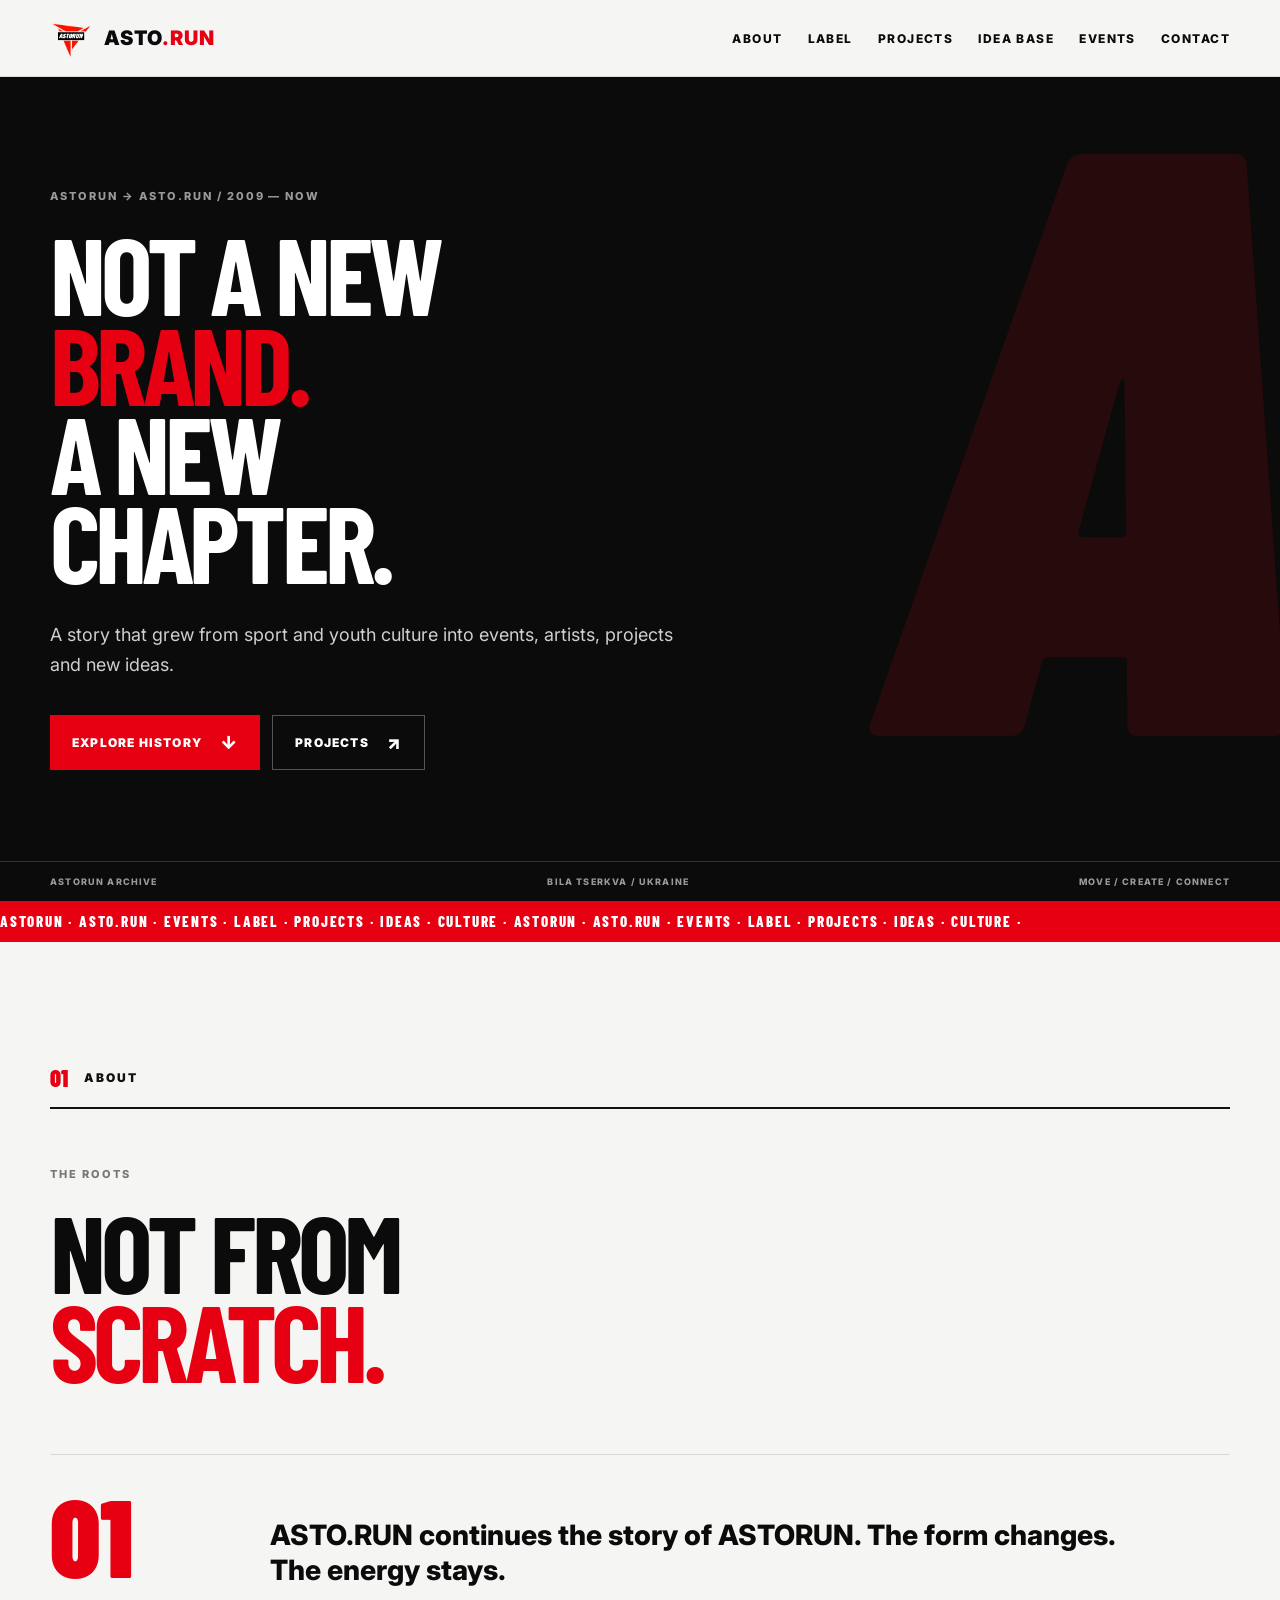
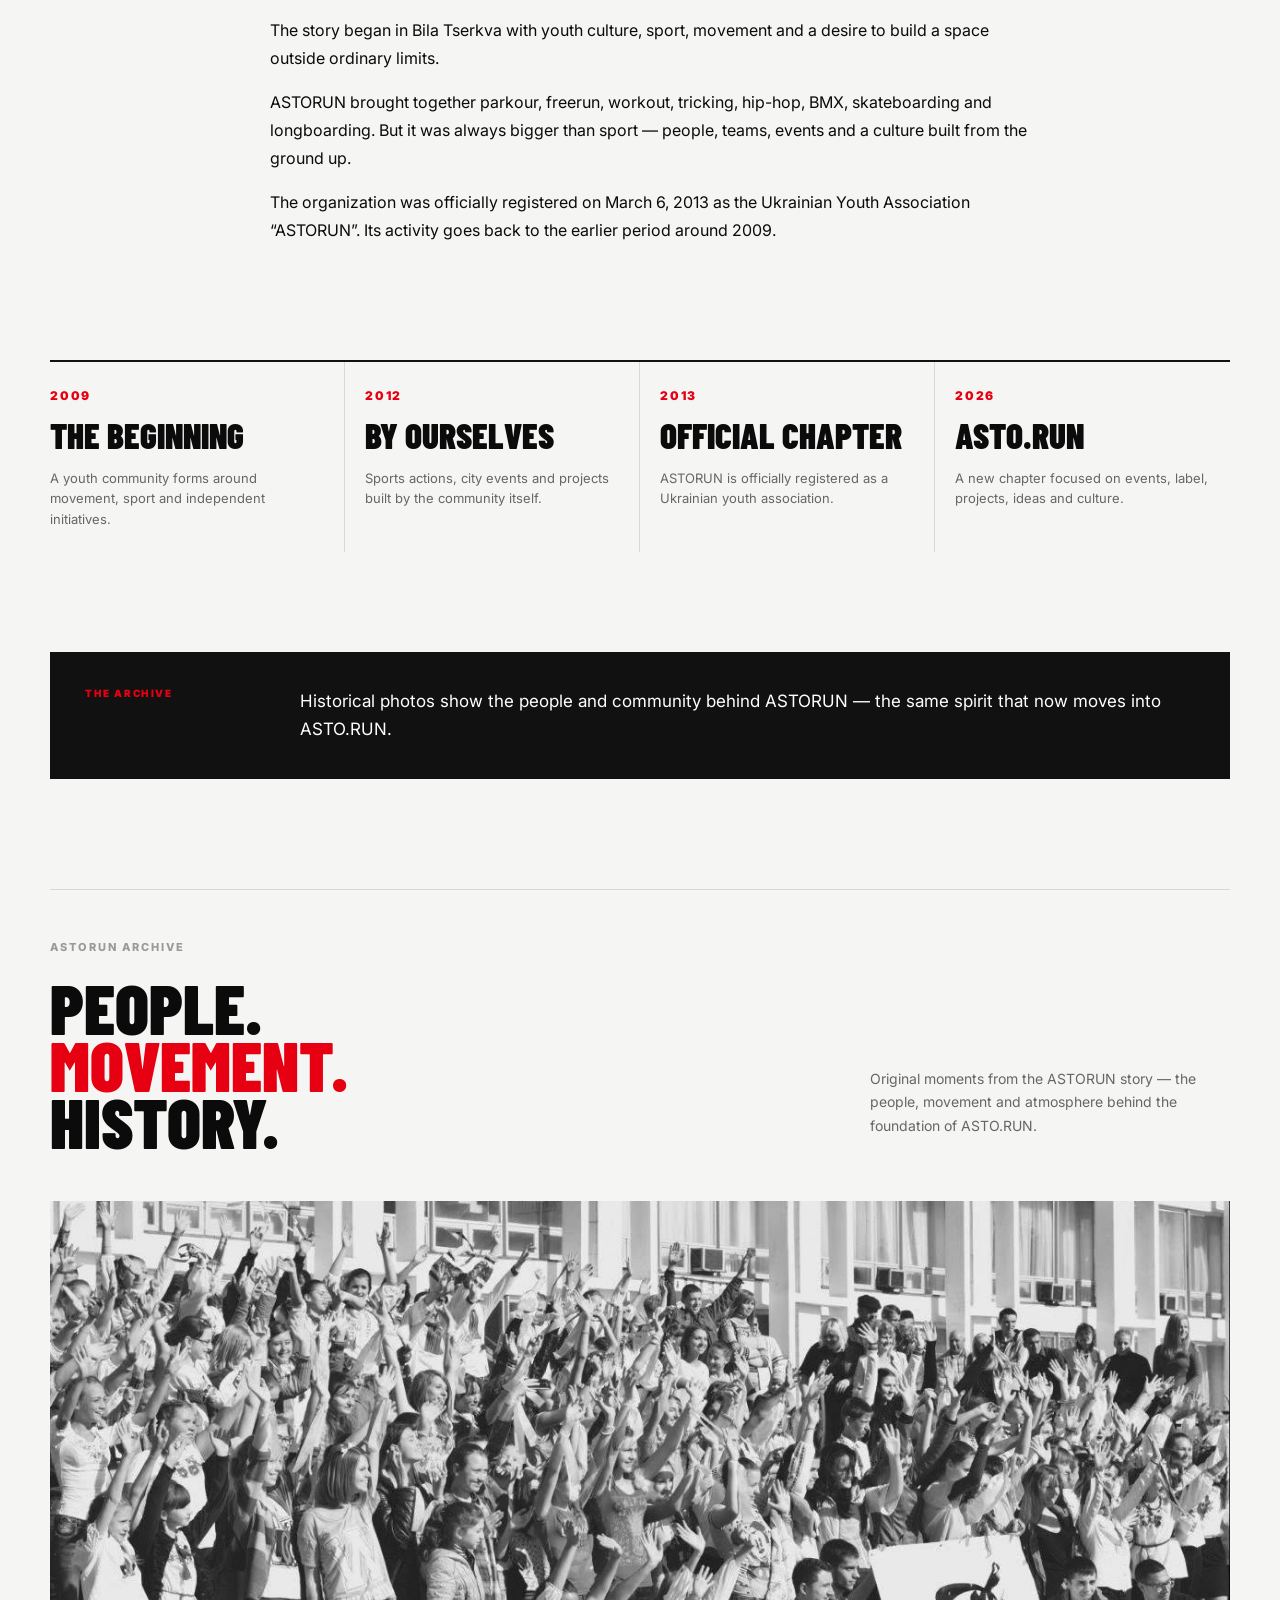
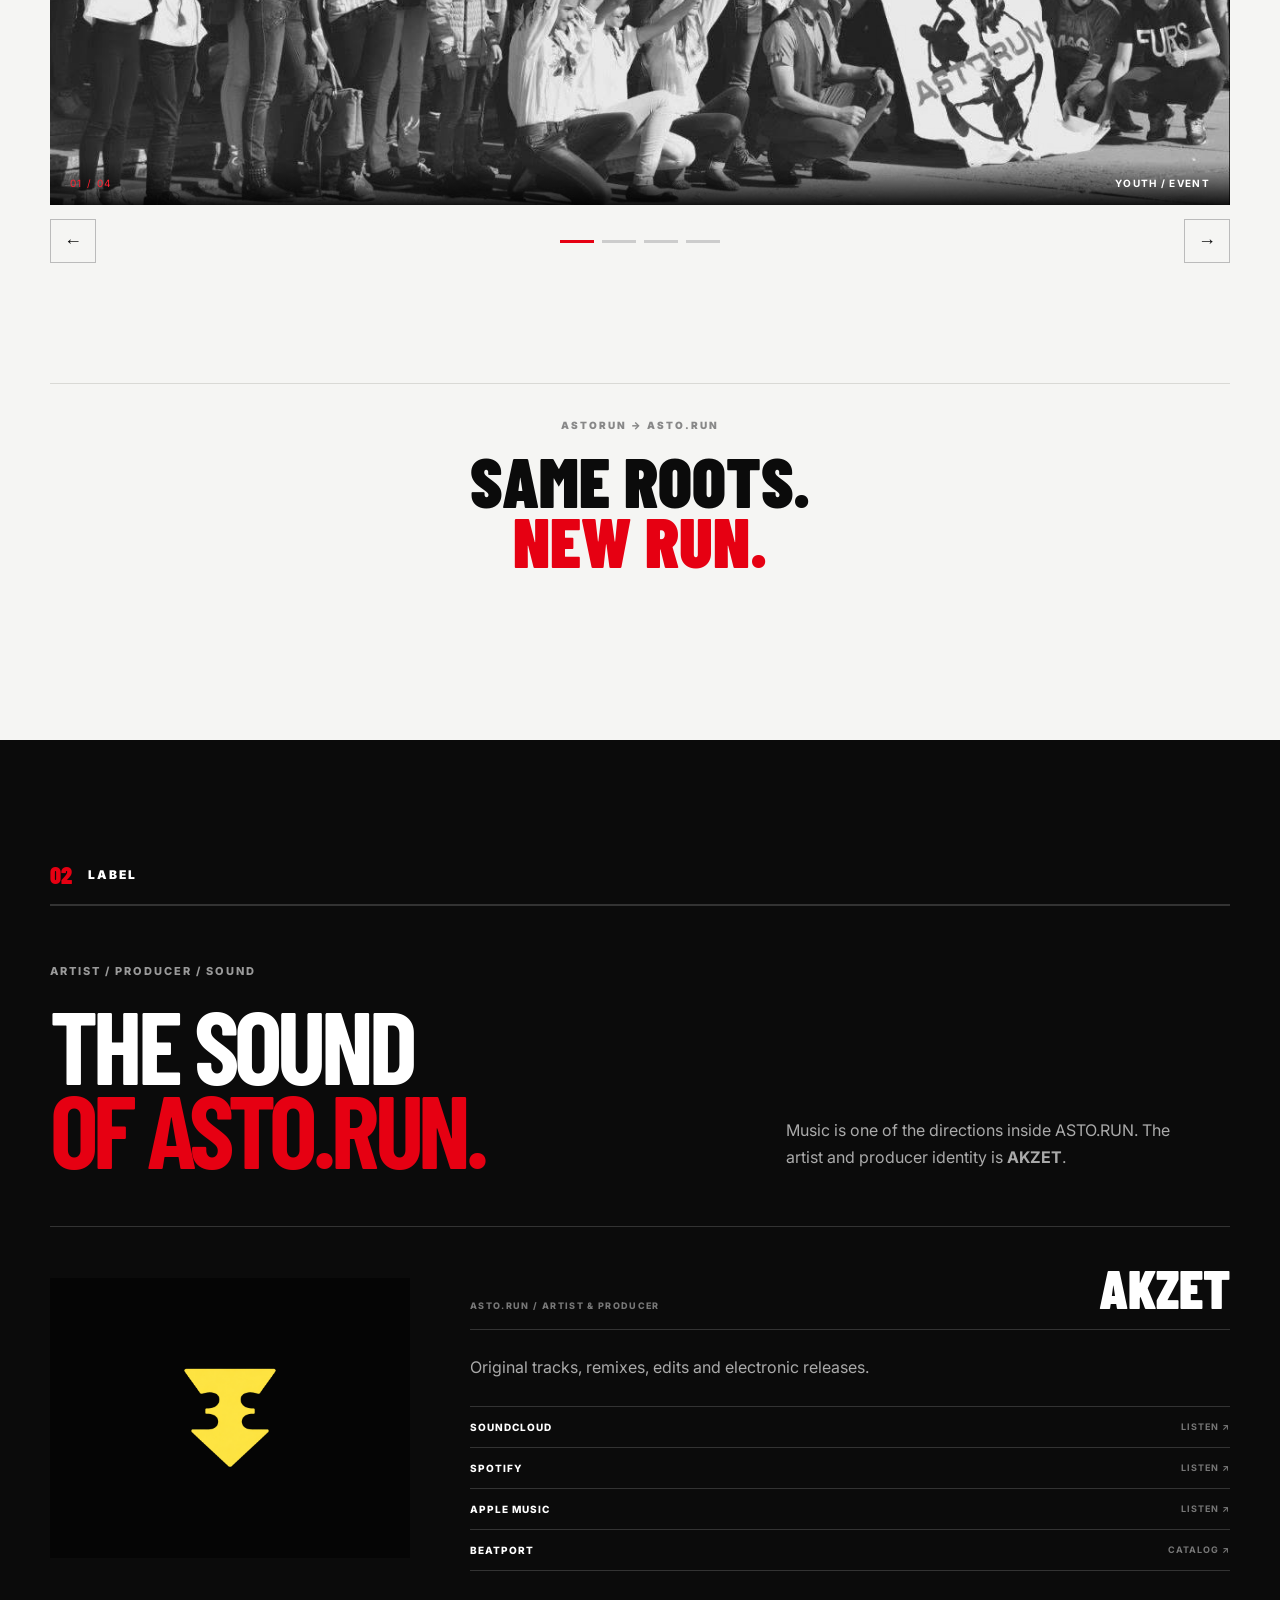
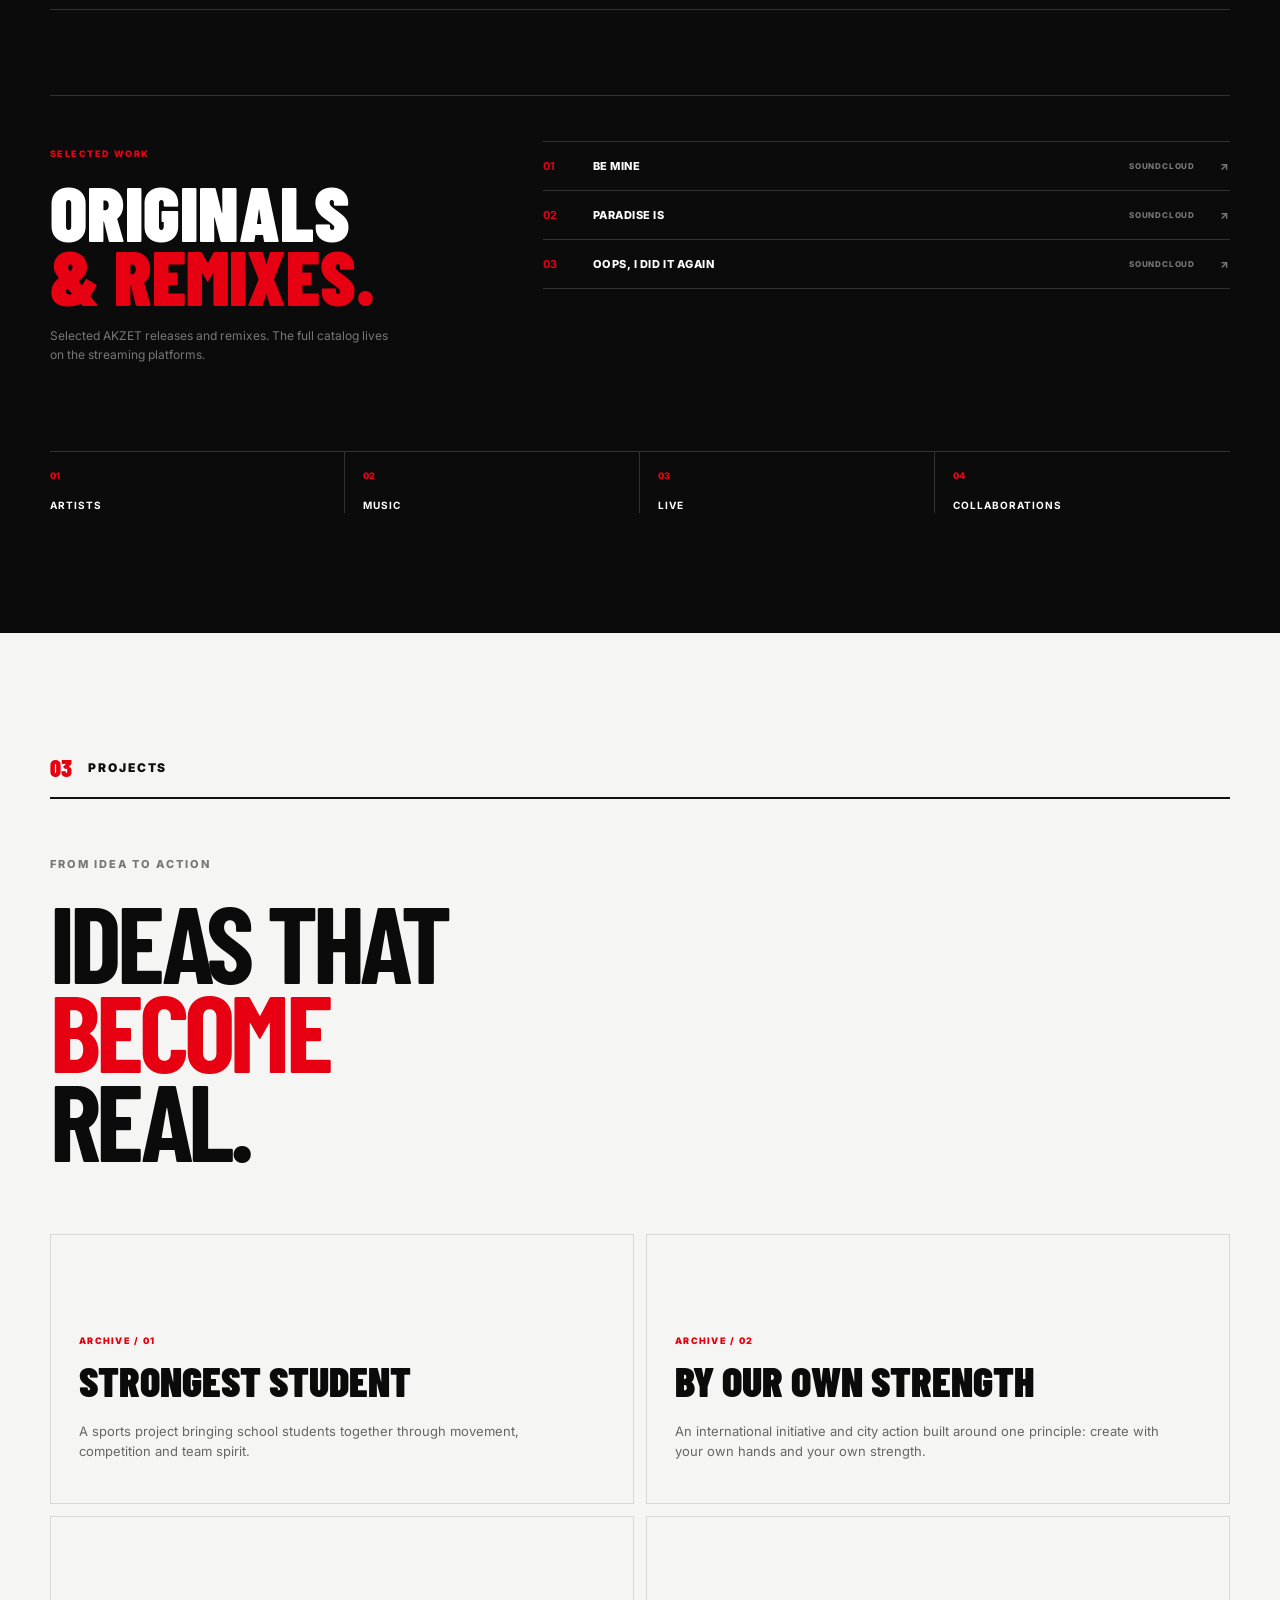
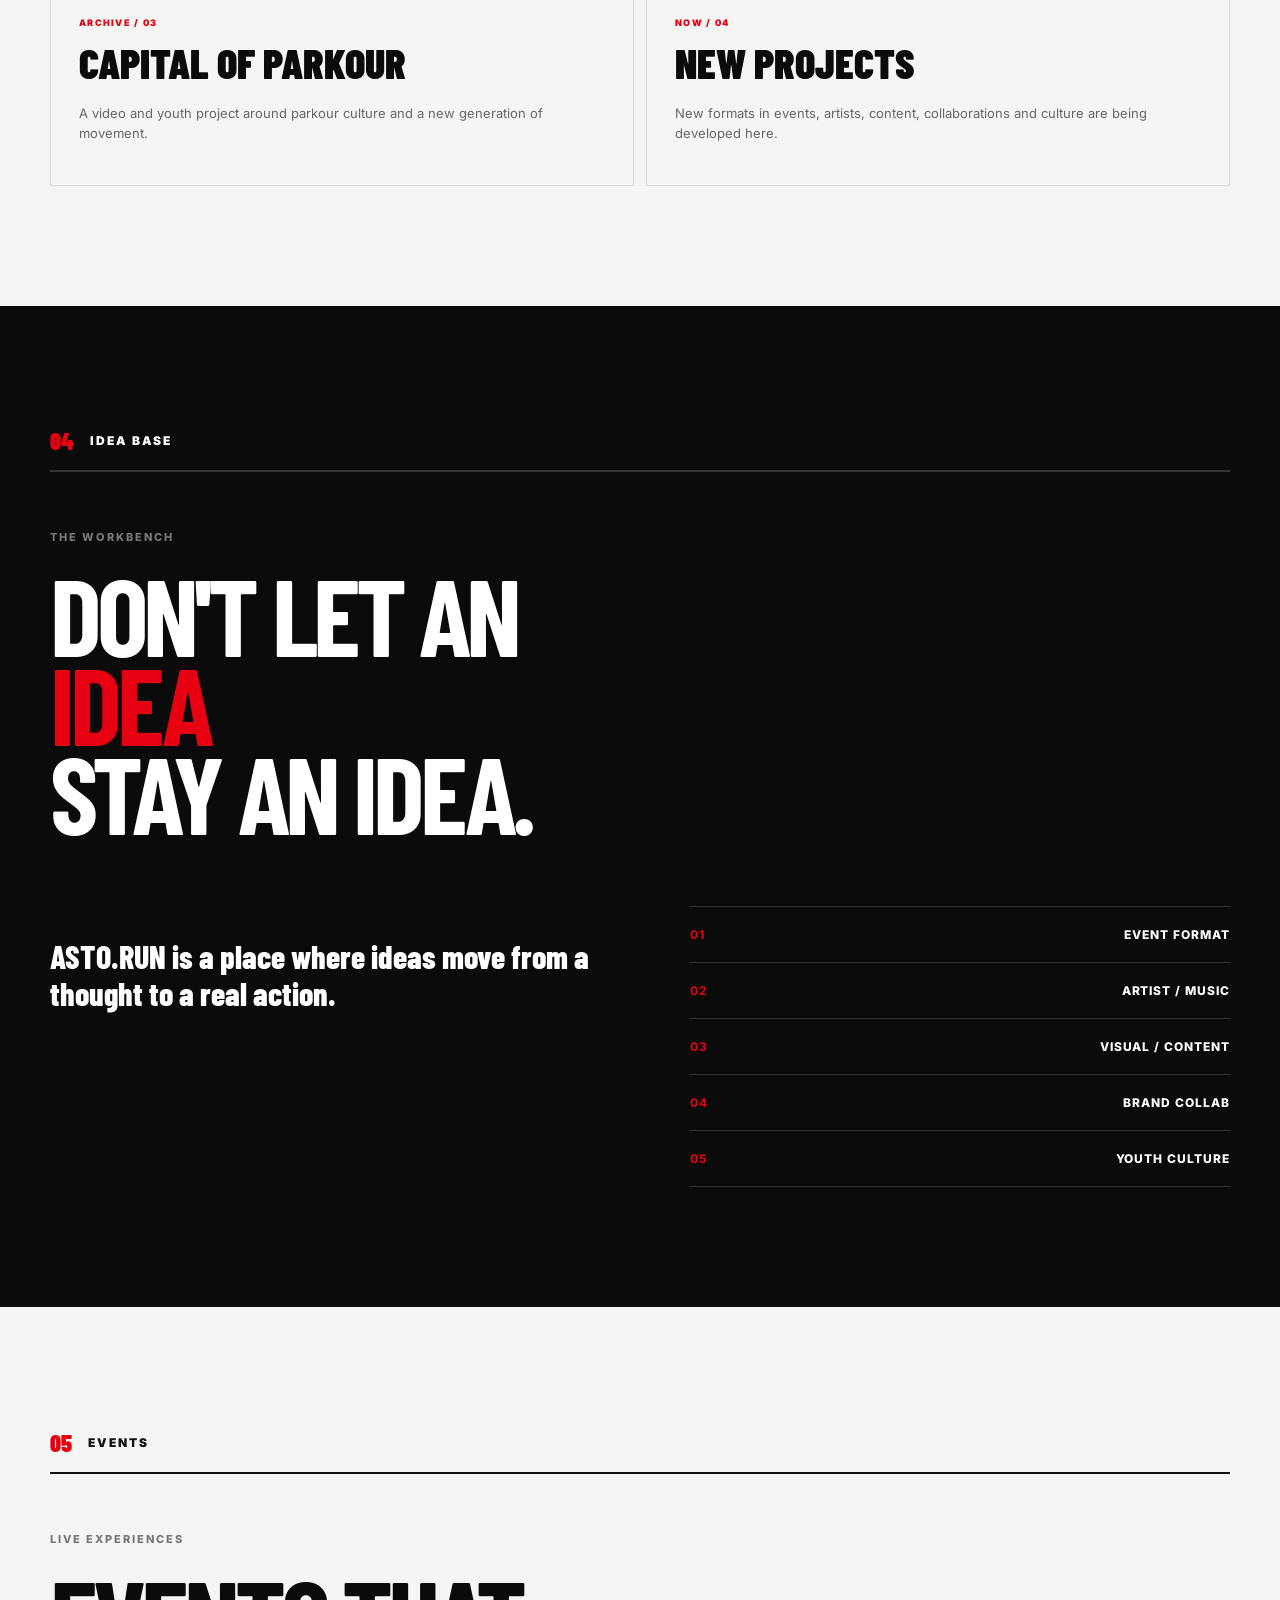
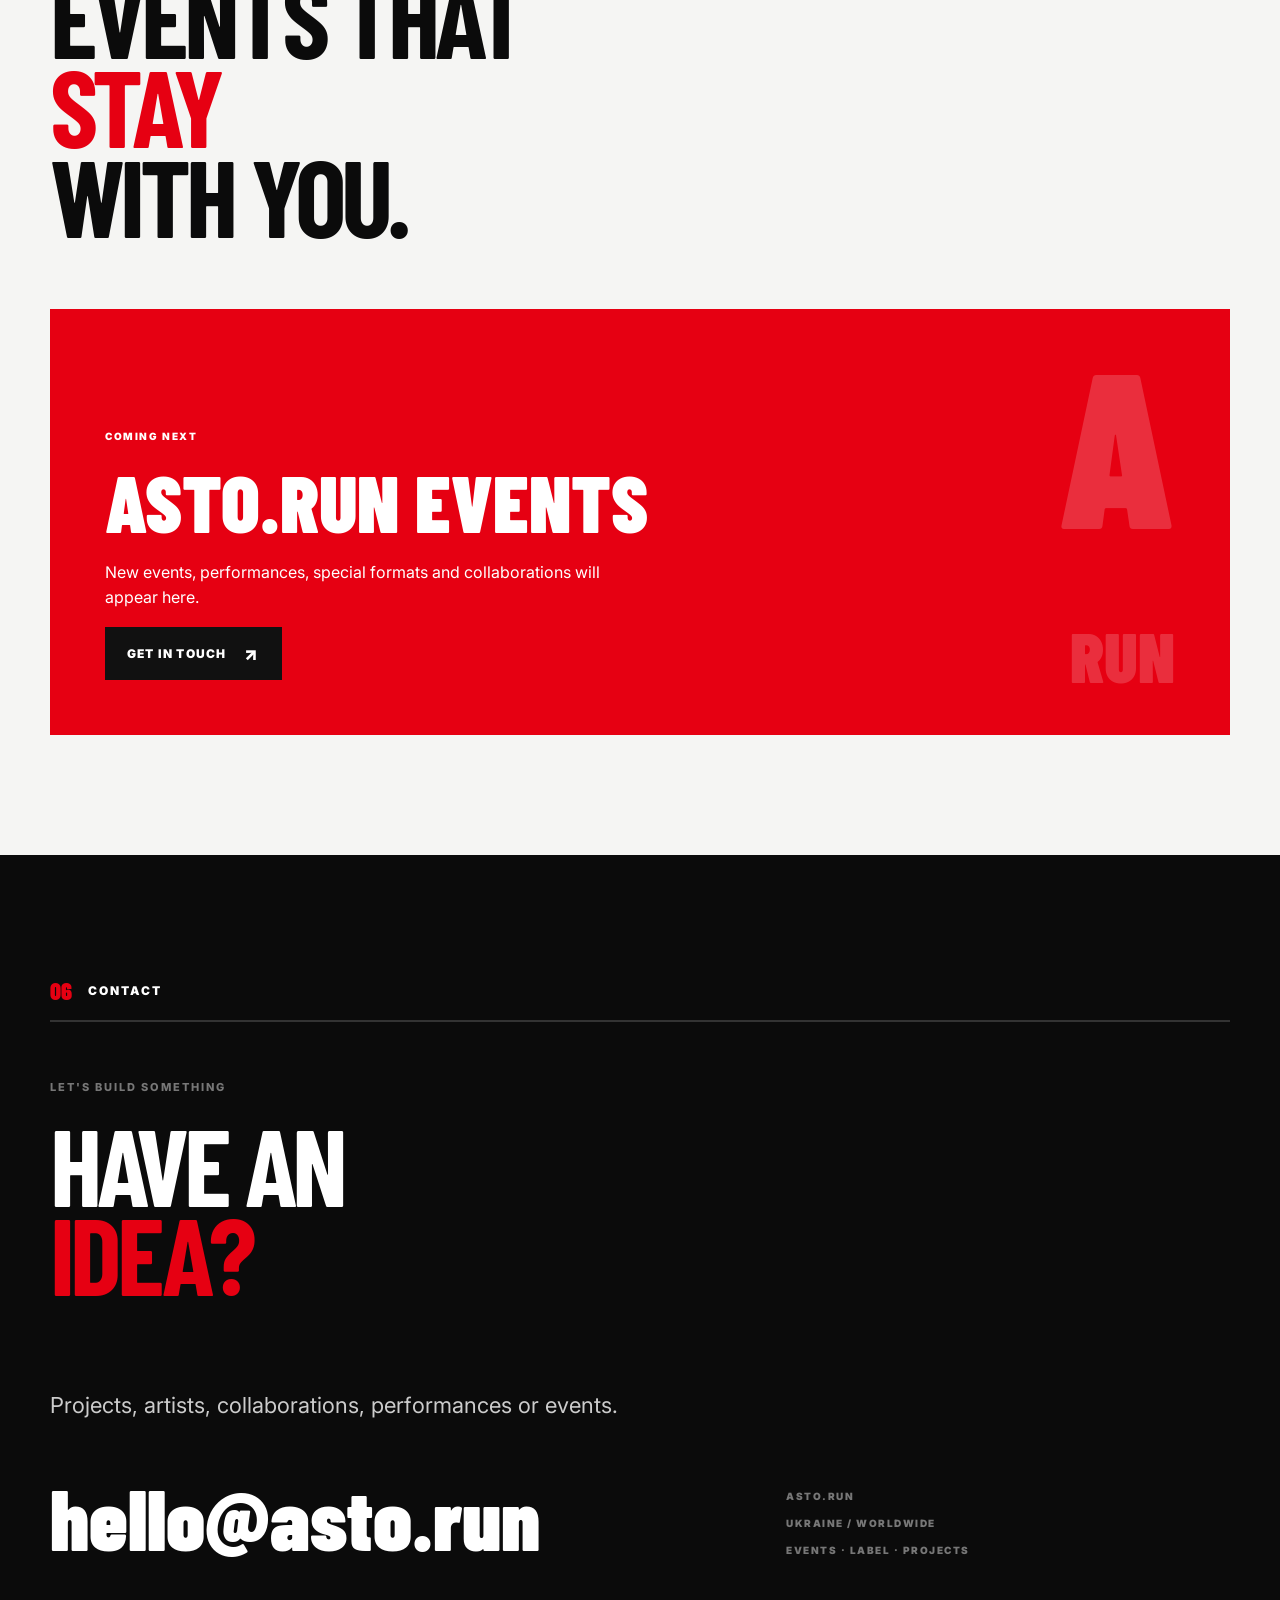
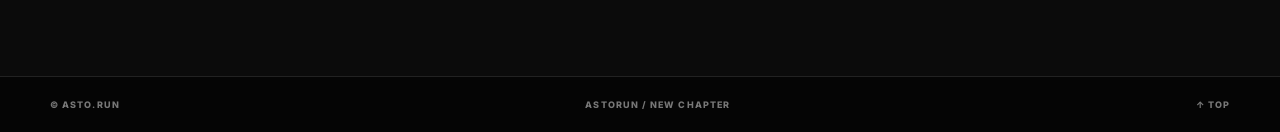
==== commit daa23cb0: "Add files via upload" ====
--- a/index.html
+++ b/index.html
@@ -97,16 +97,16 @@
         <div class="media-carousel" aria-label="ASTORUN archive">
           <div class="media-stage">
             <article class="media-slide active">
+              <img src="archive-03.jpg" alt="ASTORUN youth event">
+              <div class="media-caption"><span>01 / 04</span><b>YOUTH / EVENT</b></div>
+            </article>
+            <article class="media-slide">
               <img src="archive-01.jpg" alt="ASTORUN team at By Our Own Strength 2012">
-              <div class="media-caption"><span>01 / 04</span><b>BY OUR OWN STRENGTH / 2012</b></div>
+              <div class="media-caption"><span>02 / 04</span><b>BY OUR OWN STRENGTH / 2012</b></div>
             </article>
             <article class="media-slide">
               <img src="archive-02.jpg" alt="ASTORUN sports community">
-              <div class="media-caption"><span>02 / 04</span><b>SPORT / COMMUNITY</b></div>
-            </article>
-            <article class="media-slide">
-              <img src="archive-03.jpg" alt="ASTORUN youth event">
-              <div class="media-caption"><span>03 / 04</span><b>YOUTH / EVENT</b></div>
+              <div class="media-caption"><span>03 / 04</span><b>SPORT / COMMUNITY</b></div>
             </article>
             <article class="media-slide media-video">
               <iframe src="https://www.youtube.com/embed/rBgD0KBpvC0" title="ASTORUN event archive" loading="lazy" allow="accelerometer; autoplay; clipboard-write; encrypted-media; gyroscope; picture-in-picture; web-share" allowfullscreen></iframe>
@@ -265,43 +265,57 @@
 </footer>
 
 <script>
-  const toggle = document.querySelector('.menu-toggle');
-  const menu = document.querySelector('.menu');
-  toggle.addEventListener('click', () => {
-    const open = toggle.getAttribute('aria-expanded') === 'true';
-    toggle.setAttribute('aria-expanded', String(!open));
-    menu.classList.toggle('open', !open);
-  });
-  document.querySelectorAll('.menu a').forEach(a => a.addEventListener('click', () => {
-    toggle.setAttribute('aria-expanded', 'false');
-    menu.classList.remove('open');
-  }));
-</script>
-
-<script>
-  const slides = [...document.querySelectorAll('.media-slide')];
-  const dots = [...document.querySelectorAll('.media-dot')];
-  let currentSlide = 0;
-  function showSlide(index) {
-    currentSlide = (index + slides.length) % slides.length;
-    slides.forEach((slide, i) => slide.classList.toggle('active', i === currentSlide));
-    dots.forEach((dot, i) => dot.classList.toggle('active', i === currentSlide));
-  }
-  document.querySelector('.media-arrow.prev').addEventListener('click', () => showSlide(currentSlide - 1));
-  document.querySelector('.media-arrow.next').addEventListener('click', () => showSlide(currentSlide + 1));
-  dots.forEach((dot, i) => dot.addEventListener('click', () => showSlide(i)));
-
-  const toggle = document.querySelector('.menu-toggle');
-  const menu = document.querySelector('.menu');
-  toggle.addEventListener('click', () => {
-    const open = toggle.getAttribute('aria-expanded') === 'true';
-    toggle.setAttribute('aria-expanded', String(!open));
-    menu.classList.toggle('open', !open);
-  });
-  document.querySelectorAll('.menu a').forEach(a => a.addEventListener('click', () => {
-    toggle.setAttribute('aria-expanded', 'false');
-    menu.classList.remove('open');
-  }));
+  (() => {
+    const toggle = document.querySelector('.menu-toggle');
+    const menu = document.querySelector('.menu');
+
+    if (toggle && menu) {
+      toggle.addEventListener('click', () => {
+        const open = toggle.getAttribute('aria-expanded') === 'true';
+        toggle.setAttribute('aria-expanded', String(!open));
+        menu.classList.toggle('open', !open);
+      });
+
+      menu.querySelectorAll('a').forEach(link => {
+        link.addEventListener('click', () => {
+          toggle.setAttribute('aria-expanded', 'false');
+          menu.classList.remove('open');
+        });
+      });
+    }
+
+    const slides = Array.from(document.querySelectorAll('.media-slide'));
+    const dots = Array.from(document.querySelectorAll('.media-dot'));
+    const prev = document.querySelector('.media-arrow.prev');
+    const next = document.querySelector('.media-arrow.next');
+    let currentSlide = 0;
+
+    if (!slides.length || !prev || !next) return;
+
+    function showSlide(index) {
+      currentSlide = (index + slides.length) % slides.length;
+      slides.forEach((slide, i) => {
+        slide.classList.toggle('active', i === currentSlide);
+      });
+      dots.forEach((dot, i) => {
+        dot.classList.toggle('active', i === currentSlide);
+        dot.setAttribute('aria-current', i === currentSlide ? 'true' : 'false');
+      });
+    }
+
+    prev.addEventListener('click', () => showSlide(currentSlide - 1));
+    next.addEventListener('click', () => showSlide(currentSlide + 1));
+    dots.forEach((dot, i) => {
+      dot.addEventListener('click', () => showSlide(i));
+    });
+
+    document.addEventListener('keydown', event => {
+      if (event.key === 'ArrowLeft') showSlide(currentSlide - 1);
+      if (event.key === 'ArrowRight') showSlide(currentSlide + 1);
+    });
+
+    showSlide(0);
+  })();
 </script>
 
 </body>
--- a/style.css
+++ b/style.css
@@ -160,3 +160,15 @@
  .track-list small{grid-column:2;text-align:left}
  .label-scope{grid-template-columns:1fr 1fr}
 }
+
+/* V7: functional archive controls */
+.media-arrow:focus-visible,
+.media-dot:focus-visible {
+  outline: 2px solid var(--red);
+  outline-offset: 3px;
+}
+.media-arrow {
+  min-width: 46px;
+  min-height: 44px;
+}
+.media-dot[aria-current="true"] { background: var(--red); }
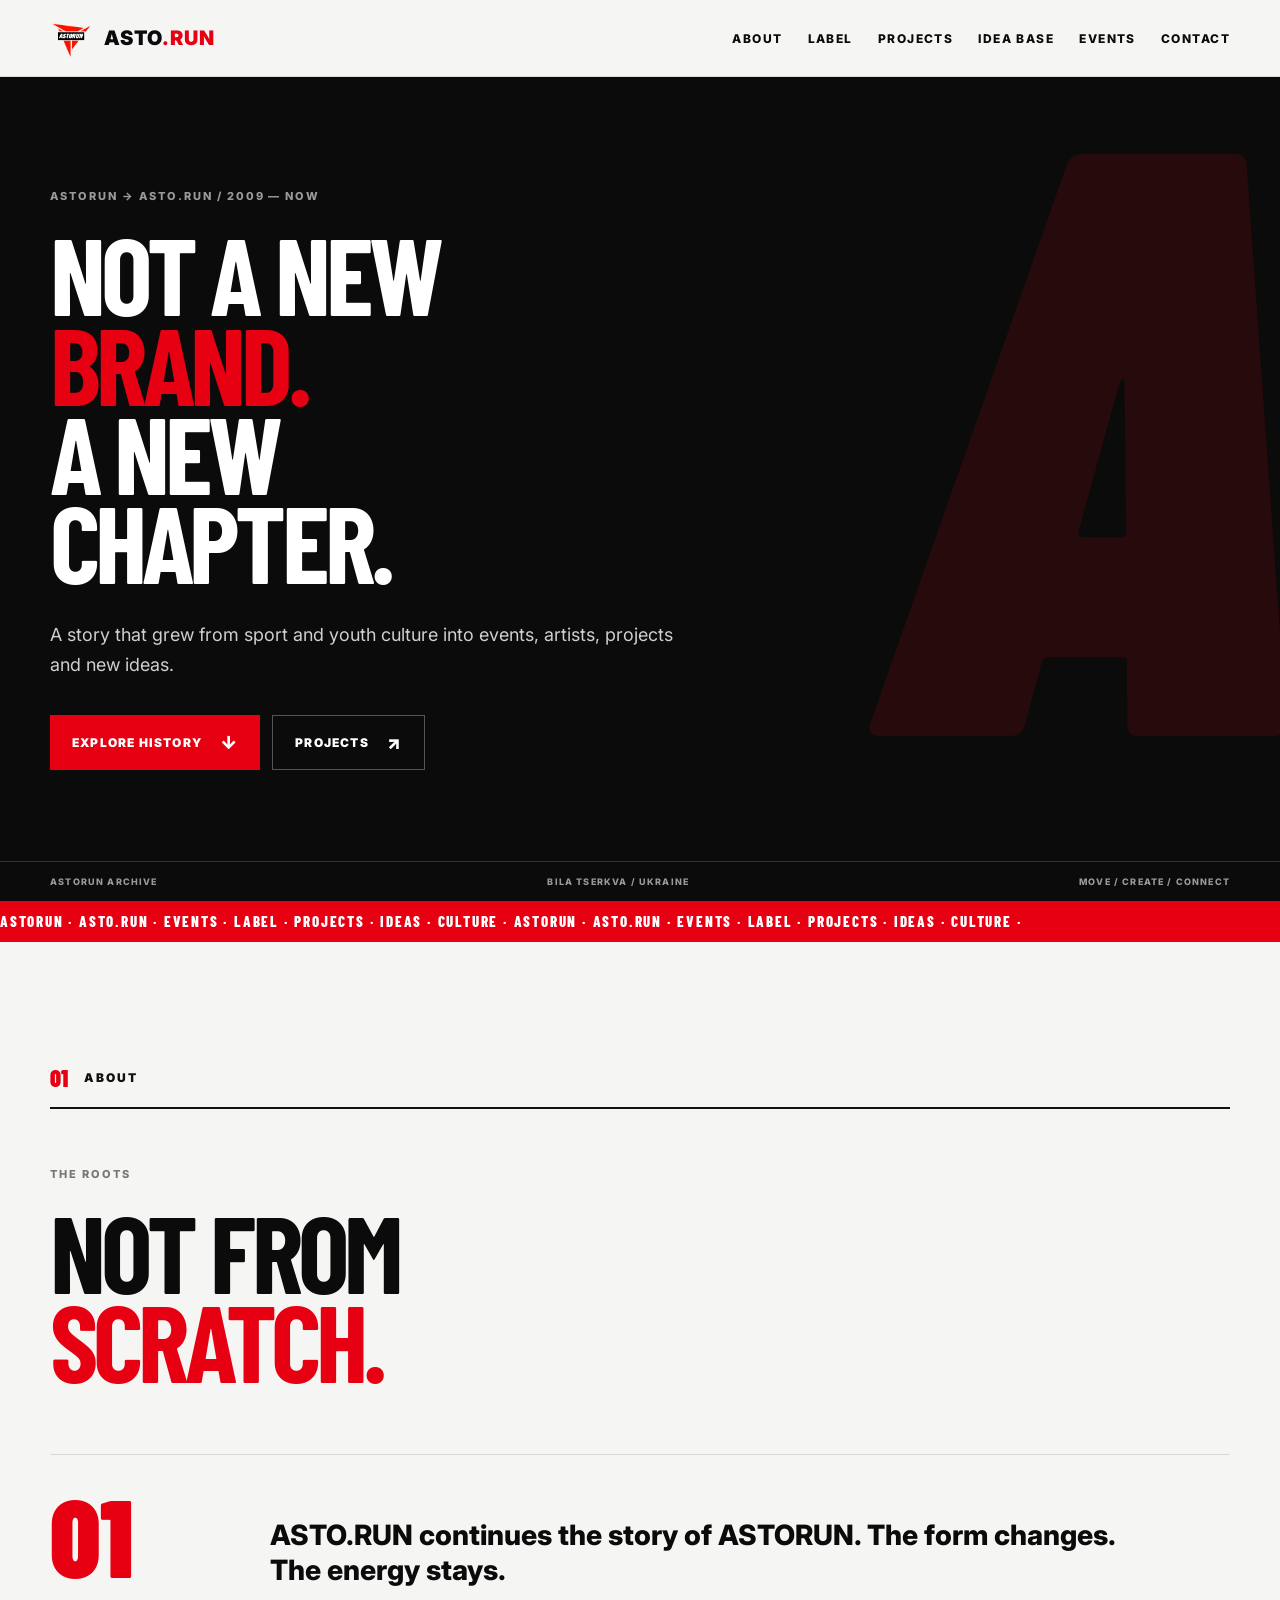
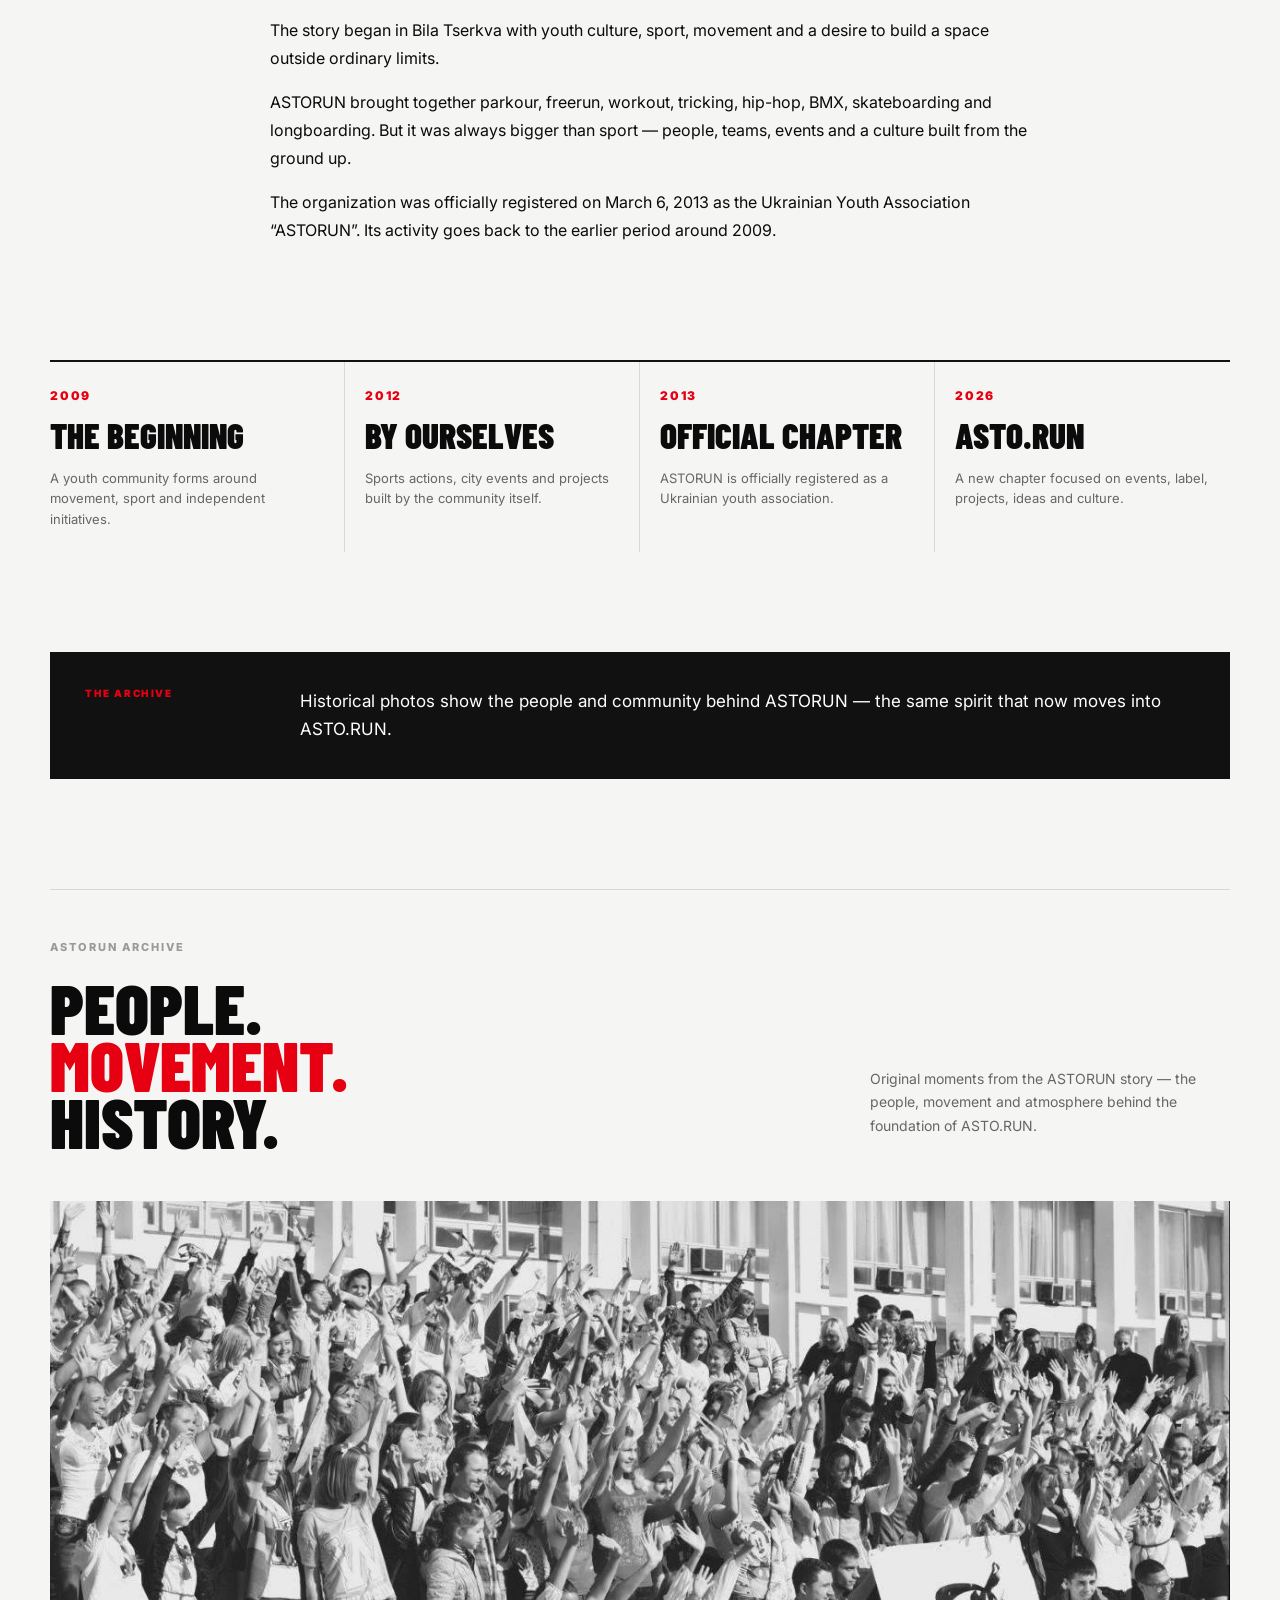
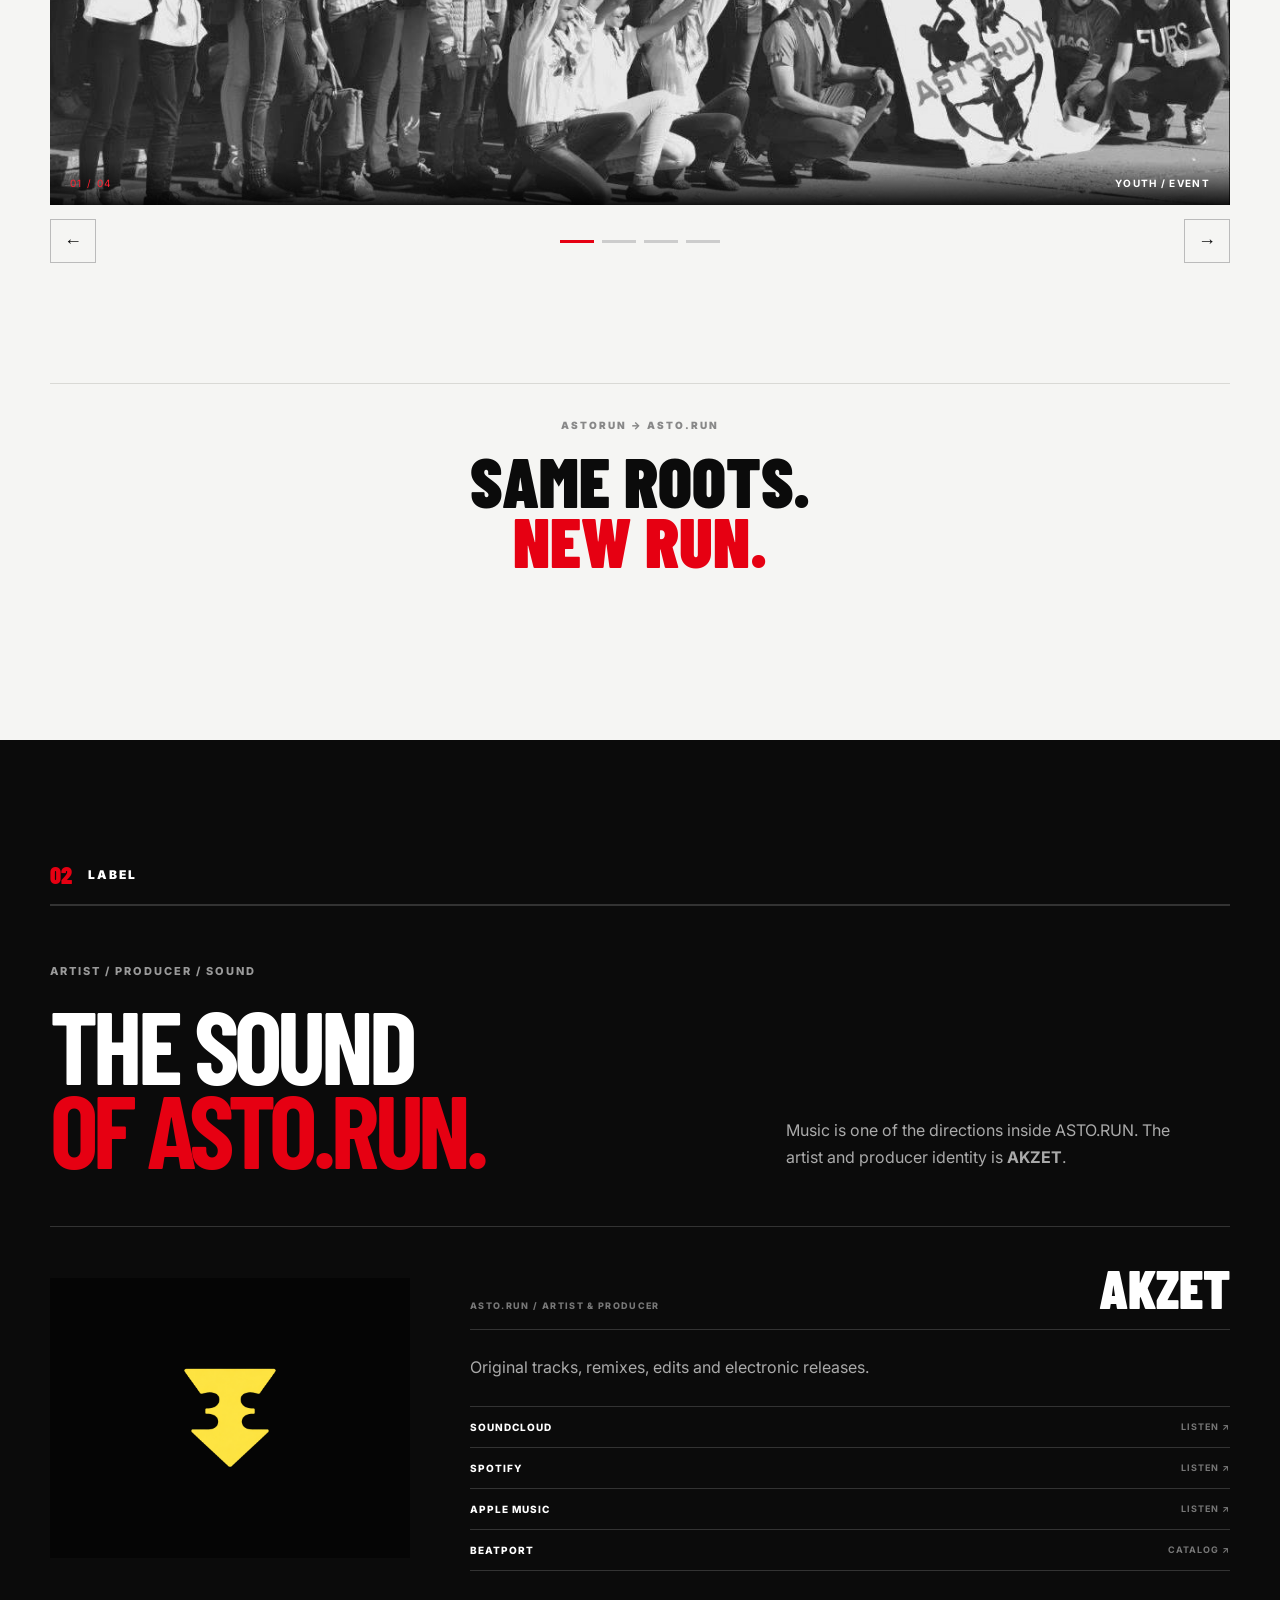
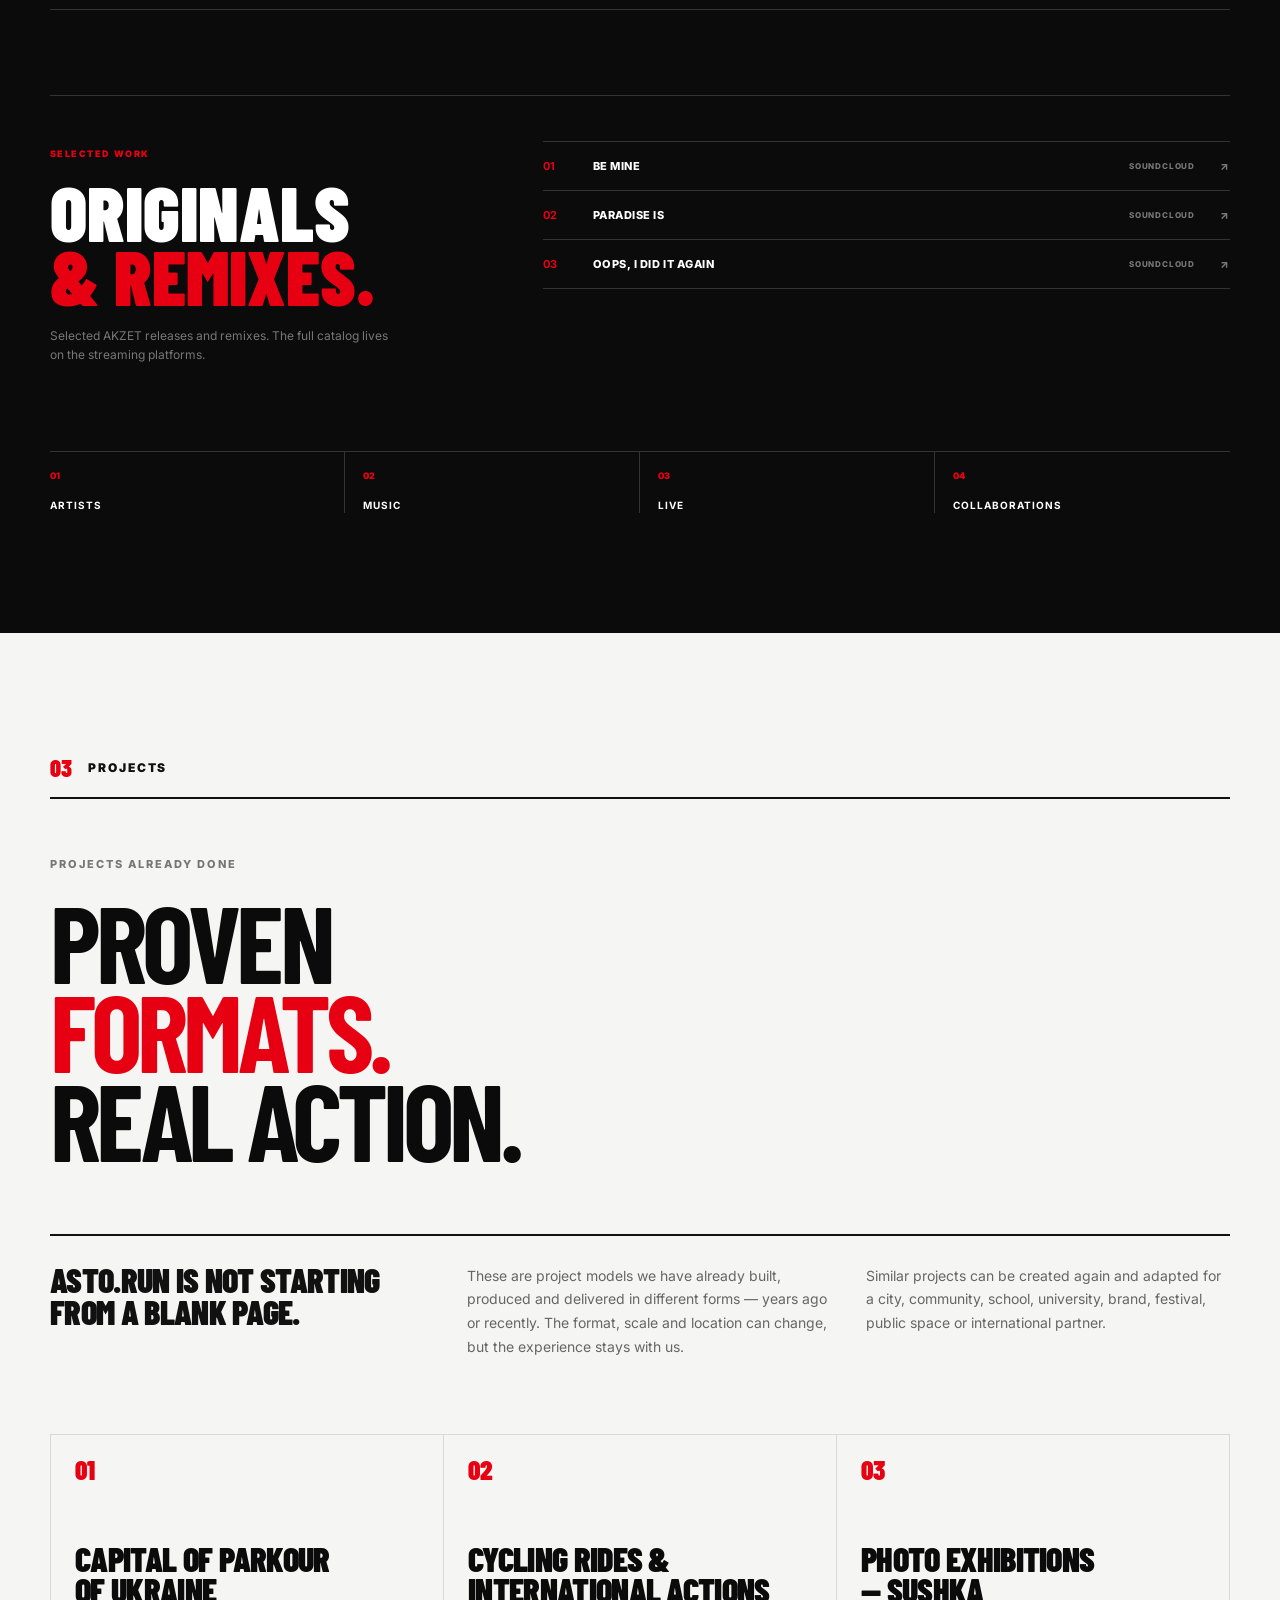
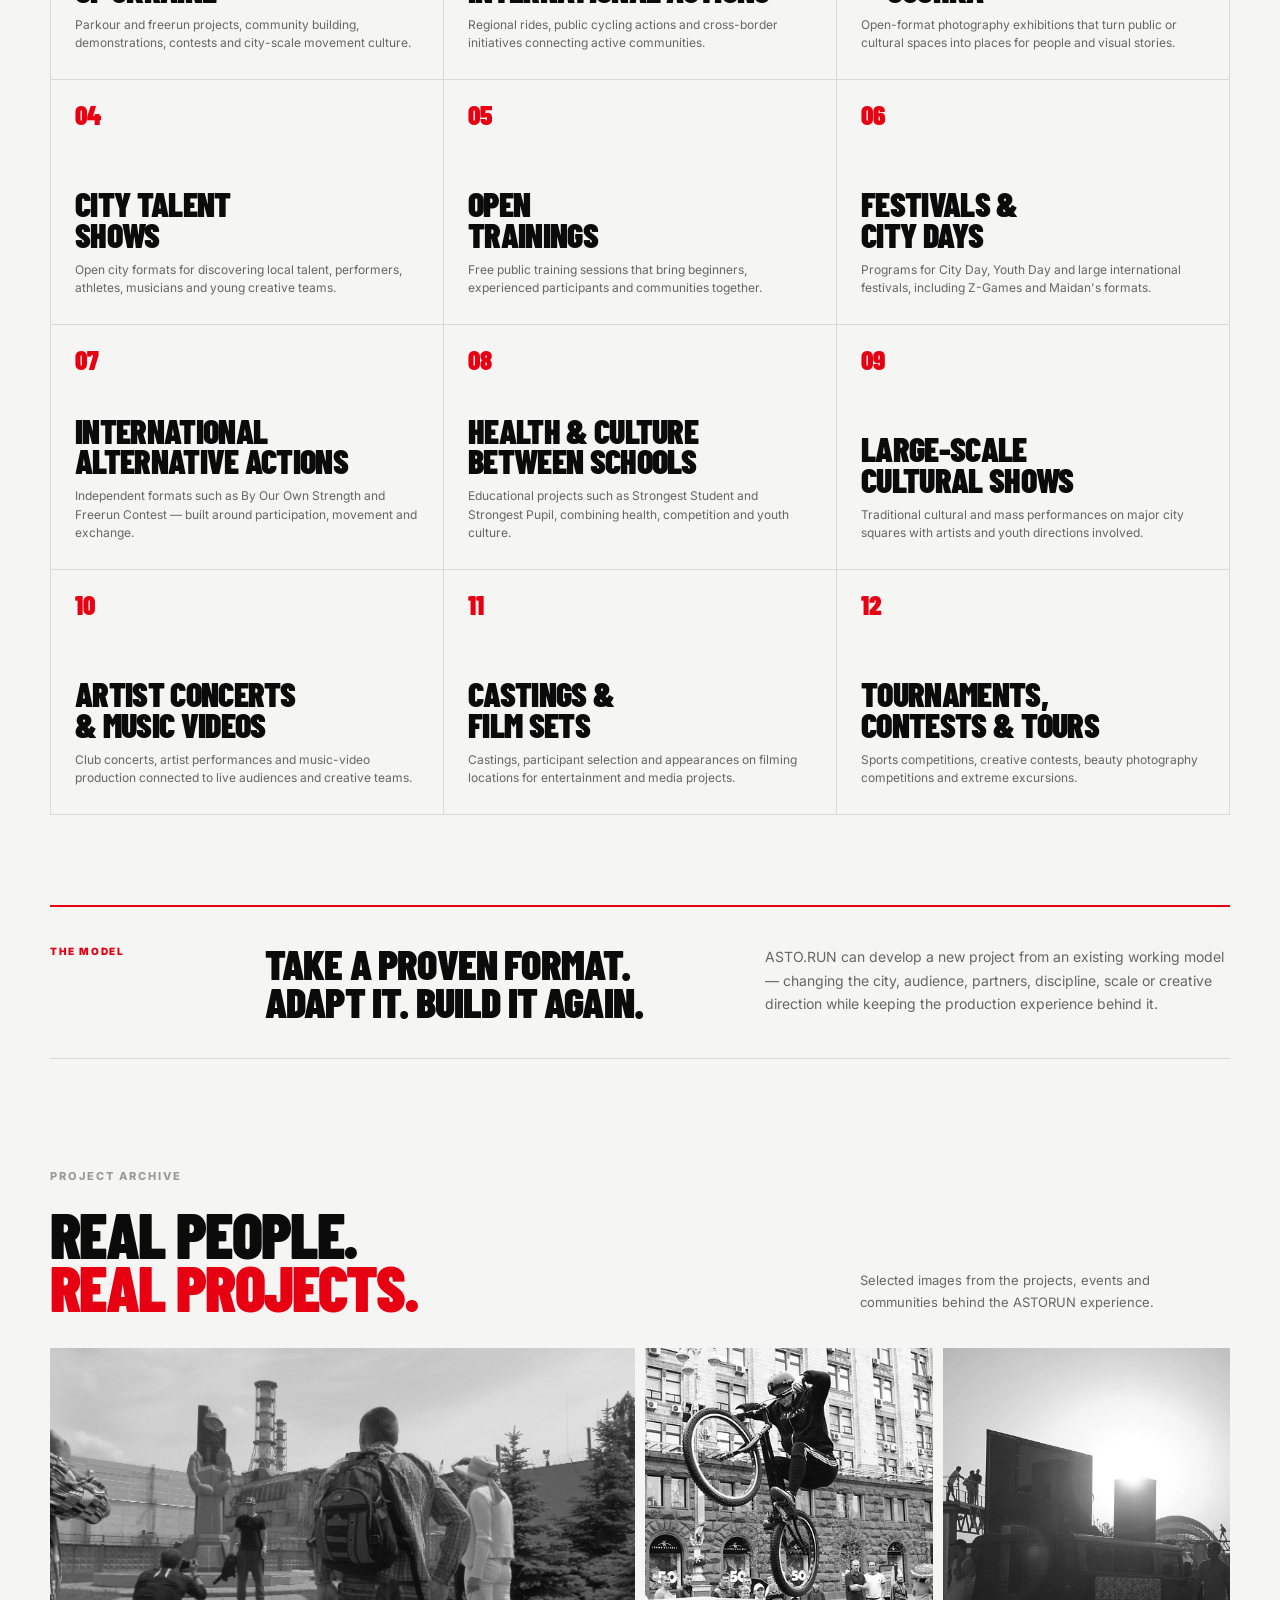
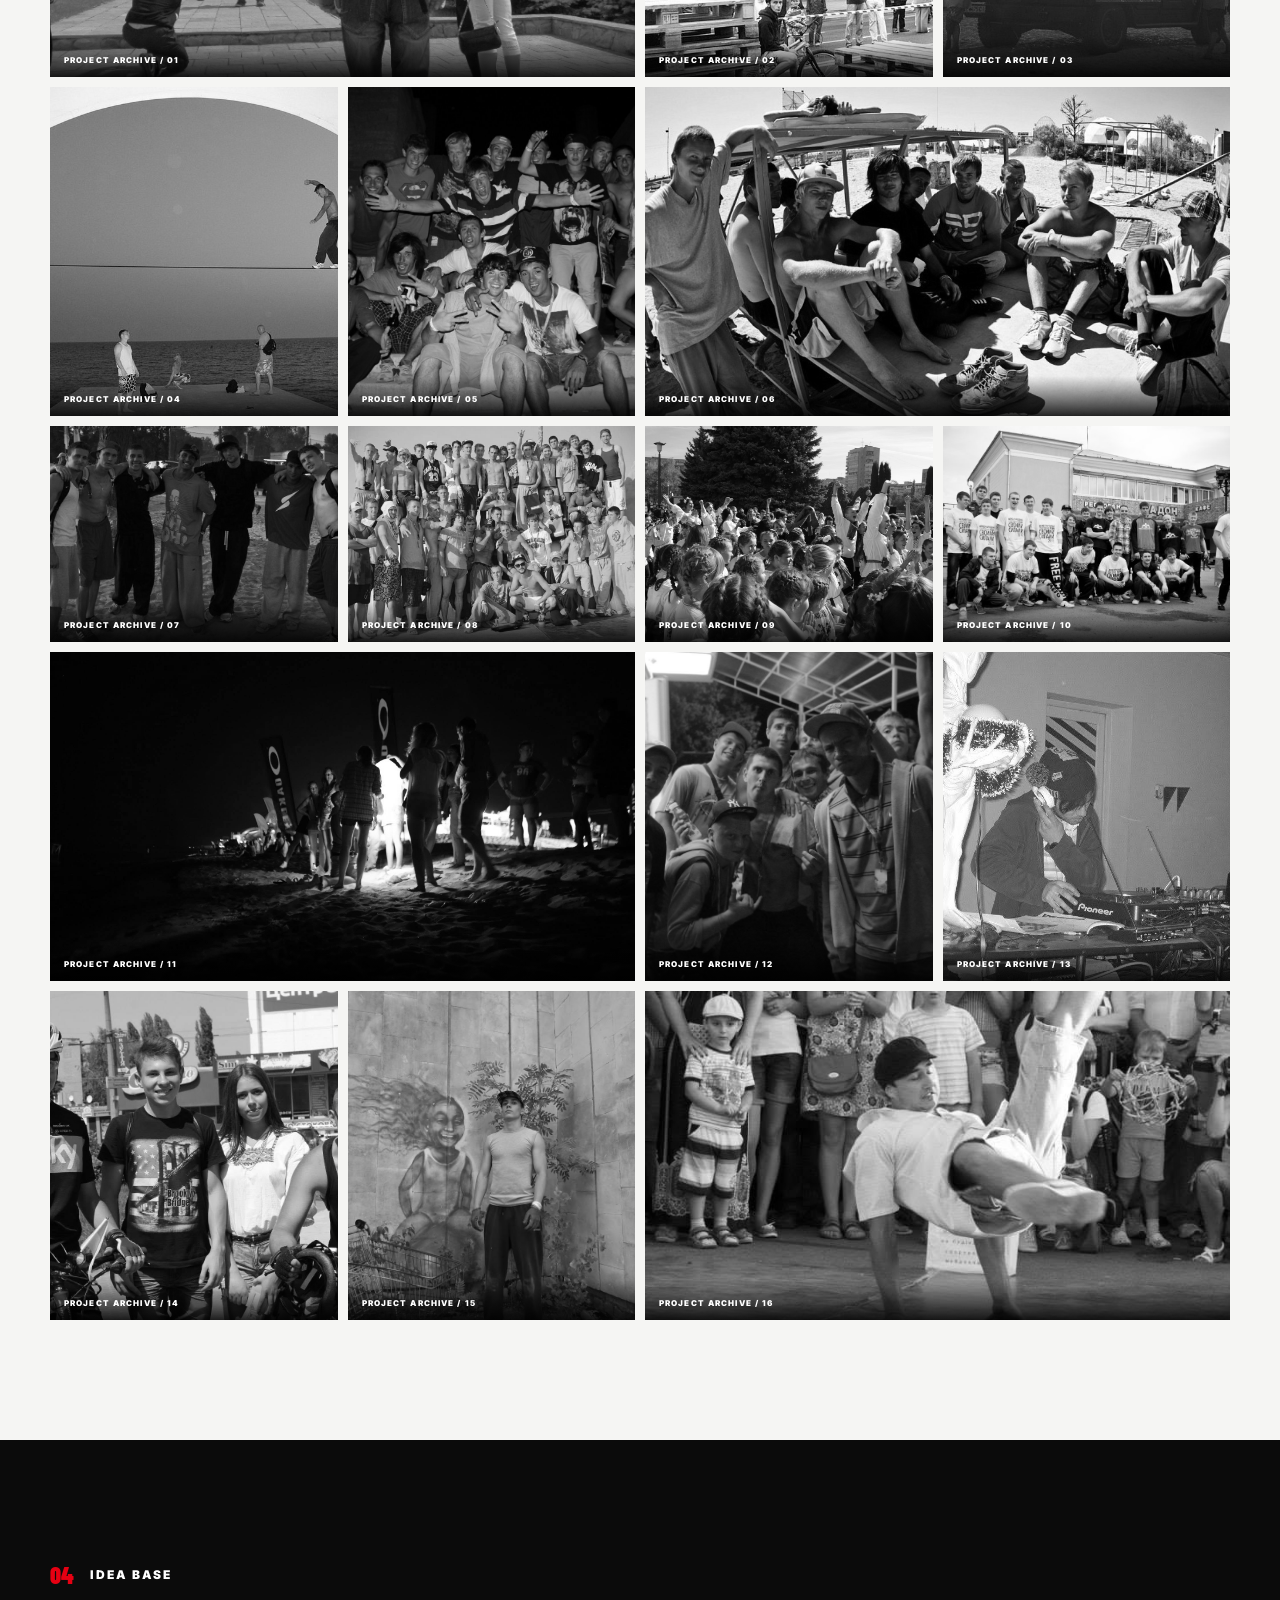
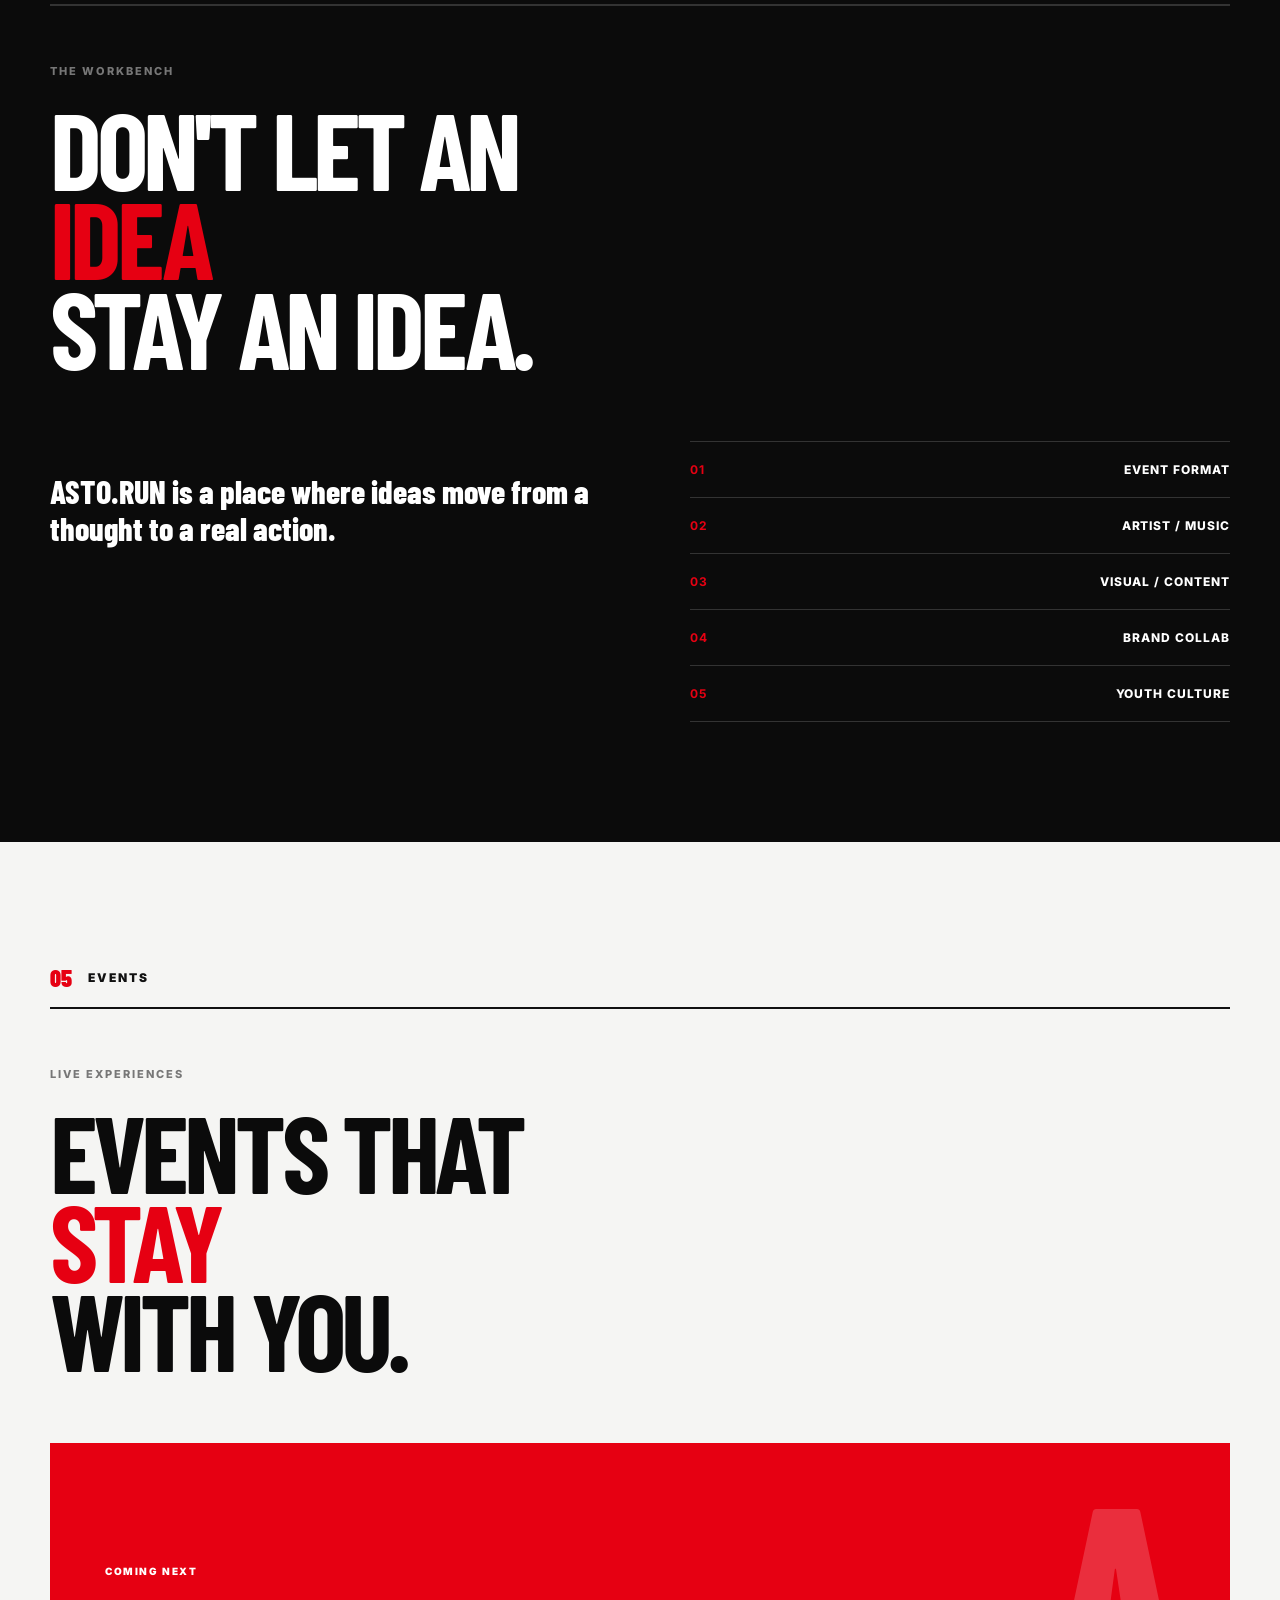
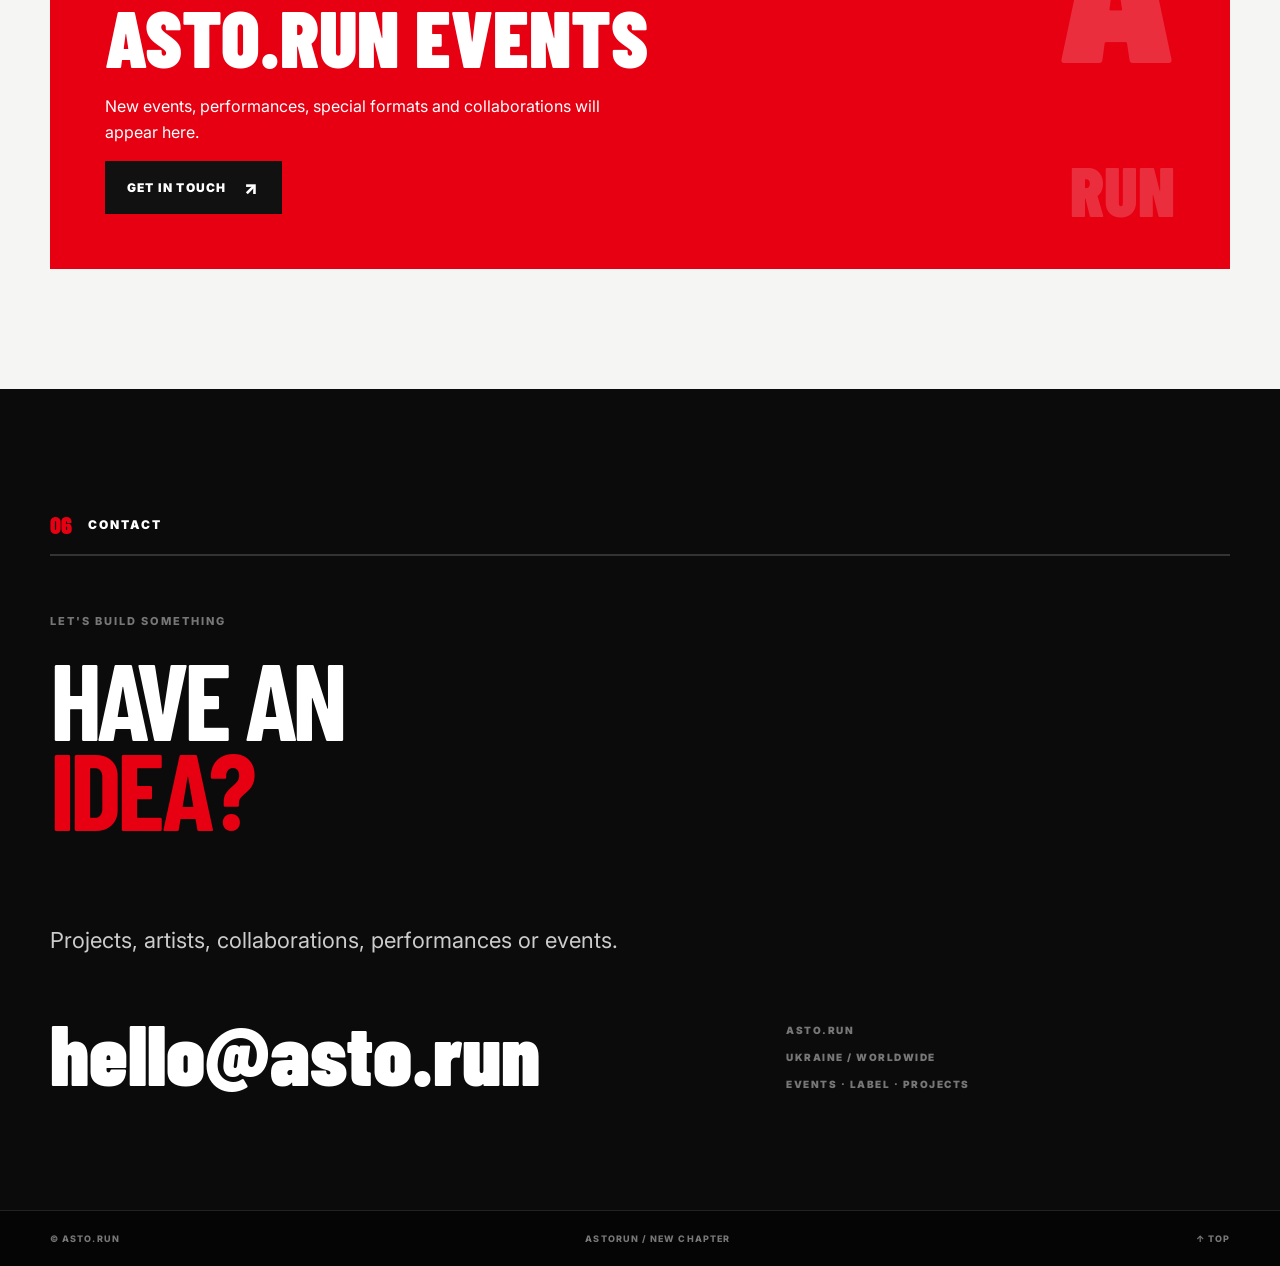
==== commit c709701d: "Add files via upload" ====
--- a/index.html
+++ b/index.html
@@ -184,18 +184,67 @@
     </div>
   </section>
 
-  <section class="section" id="projects">
+  <section class="section projects-section" id="projects">
     <div class="container">
       <div class="section-kicker"><span>03</span> PROJECTS</div>
-      <div class="section-head">
-        <p class="eyebrow">FROM IDEA TO ACTION</p>
-        <h2>IDEAS THAT<br><span>BECOME</span><br>REAL.</h2>
-      </div>
-      <div class="project-grid">
-        <article><span>ARCHIVE / 01</span><h3>STRONGEST STUDENT</h3><p>A sports project bringing school students together through movement, competition and team spirit.</p></article>
-        <article><span>ARCHIVE / 02</span><h3>BY OUR OWN STRENGTH</h3><p>An international initiative and city action built around one principle: create with your own hands and your own strength.</p></article>
-        <article><span>ARCHIVE / 03</span><h3>CAPITAL OF PARKOUR</h3><p>A video and youth project around parkour culture and a new generation of movement.</p></article>
-        <article><span>NOW / 04</span><h3>NEW PROJECTS</h3><p>New formats in events, artists, content, collaborations and culture are being developed here.</p></article>
+
+      <div class="section-head">
+        <p class="eyebrow">PROJECTS ALREADY DONE</p>
+        <h2>PROVEN<br><span>FORMATS.</span><br>REAL ACTION.</h2>
+      </div>
+
+      <div class="projects-intro">
+        <p class="projects-statement">ASTO.RUN is not starting from a blank page.</p>
+        <p>These are project models we have already built, produced and delivered in different forms — years ago or recently. The format, scale and location can change, but the experience stays with us.</p>
+        <p>Similar projects can be created again and adapted for a city, community, school, university, brand, festival, public space or international partner.</p>
+      </div>
+
+      <div class="project-models">
+        <article><span>01</span><h3>CAPITAL OF PARKOUR<br>OF UKRAINE</h3><p>Parkour and freerun projects, community building, demonstrations, contests and city-scale movement culture.</p></article>
+        <article><span>02</span><h3>CYCLING RIDES &<br>INTERNATIONAL ACTIONS</h3><p>Regional rides, public cycling actions and cross-border initiatives connecting active communities.</p></article>
+        <article><span>03</span><h3>PHOTO EXHIBITIONS<br>— SUSHKA</h3><p>Open-format photography exhibitions that turn public or cultural spaces into places for people and visual stories.</p></article>
+        <article><span>04</span><h3>CITY TALENT<br>SHOWS</h3><p>Open city formats for discovering local talent, performers, athletes, musicians and young creative teams.</p></article>
+        <article><span>05</span><h3>OPEN<br>TRAININGS</h3><p>Free public training sessions that bring beginners, experienced participants and communities together.</p></article>
+        <article><span>06</span><h3>FESTIVALS &<br>CITY DAYS</h3><p>Programs for City Day, Youth Day and large international festivals, including Z-Games and Maidan's formats.</p></article>
+        <article><span>07</span><h3>INTERNATIONAL<br>ALTERNATIVE ACTIONS</h3><p>Independent formats such as By Our Own Strength and Freerun Contest — built around participation, movement and exchange.</p></article>
+        <article><span>08</span><h3>HEALTH & CULTURE<br>BETWEEN SCHOOLS</h3><p>Educational projects such as Strongest Student and Strongest Pupil, combining health, competition and youth culture.</p></article>
+        <article><span>09</span><h3>LARGE-SCALE<br>CULTURAL SHOWS</h3><p>Traditional cultural and mass performances on major city squares with artists and youth directions involved.</p></article>
+        <article><span>10</span><h3>ARTIST CONCERTS<br>& MUSIC VIDEOS</h3><p>Club concerts, artist performances and music-video production connected to live audiences and creative teams.</p></article>
+        <article><span>11</span><h3>CASTINGS &<br>FILM SETS</h3><p>Castings, participant selection and appearances on filming locations for entertainment and media projects.</p></article>
+        <article><span>12</span><h3>TOURNAMENTS,<br>CONTESTS & TOURS</h3><p>Sports competitions, creative contests, beauty photography competitions and extreme excursions.</p></article>
+      </div>
+
+      <div class="projects-model-note">
+        <span>THE MODEL</span>
+        <strong>TAKE A PROVEN FORMAT.<br>ADAPT IT. BUILD IT AGAIN.</strong>
+        <p>ASTO.RUN can develop a new project from an existing working model — changing the city, audience, partners, discipline, scale or creative direction while keeping the production experience behind it.</p>
+      </div>
+
+      <div class="project-gallery-head">
+        <div>
+          <p class="eyebrow">PROJECT ARCHIVE</p>
+          <h3>REAL PEOPLE.<br><span>REAL PROJECTS.</span></h3>
+        </div>
+        <p>Selected images from the projects, events and communities behind the ASTORUN experience.</p>
+      </div>
+
+      <div class="project-gallery" aria-label="ASTORUN project archive">
+        <figure><img src="project-01.jpg" alt="ASTORUN project archive"><figcaption>PROJECT ARCHIVE / 01</figcaption></figure>
+        <figure><img src="project-02.jpg" alt="ASTORUN project archive"><figcaption>PROJECT ARCHIVE / 02</figcaption></figure>
+        <figure><img src="project-03.jpg" alt="ASTORUN project archive"><figcaption>PROJECT ARCHIVE / 03</figcaption></figure>
+        <figure><img src="project-04.jpg" alt="ASTORUN project archive"><figcaption>PROJECT ARCHIVE / 04</figcaption></figure>
+        <figure><img src="project-05.jpg" alt="ASTORUN project archive"><figcaption>PROJECT ARCHIVE / 05</figcaption></figure>
+        <figure><img src="project-06.jpg" alt="ASTORUN project archive"><figcaption>PROJECT ARCHIVE / 06</figcaption></figure>
+        <figure><img src="project-07.jpg" alt="ASTORUN project archive"><figcaption>PROJECT ARCHIVE / 07</figcaption></figure>
+        <figure><img src="project-08.jpg" alt="ASTORUN project archive"><figcaption>PROJECT ARCHIVE / 08</figcaption></figure>
+        <figure><img src="project-09.jpg" alt="ASTORUN project archive"><figcaption>PROJECT ARCHIVE / 09</figcaption></figure>
+        <figure><img src="project-10.jpg" alt="ASTORUN project archive"><figcaption>PROJECT ARCHIVE / 10</figcaption></figure>
+        <figure><img src="project-11.jpg" alt="ASTORUN project archive"><figcaption>PROJECT ARCHIVE / 11</figcaption></figure>
+        <figure><img src="project-12.jpg" alt="ASTORUN project archive"><figcaption>PROJECT ARCHIVE / 12</figcaption></figure>
+        <figure><img src="project-13.jpg" alt="ASTORUN project archive"><figcaption>PROJECT ARCHIVE / 13</figcaption></figure>
+        <figure><img src="project-14.jpg" alt="ASTORUN project archive"><figcaption>PROJECT ARCHIVE / 14</figcaption></figure>
+        <figure><img src="project-15.jpg" alt="ASTORUN project archive"><figcaption>PROJECT ARCHIVE / 15</figcaption></figure>
+        <figure><img src="project-16.jpg" alt="ASTORUN project archive"><figcaption>PROJECT ARCHIVE / 16</figcaption></figure>
       </div>
     </div>
   </section>
--- a/style.css
+++ b/style.css
@@ -172,3 +172,52 @@
   min-height: 44px;
 }
 .media-dot[aria-current="true"] { background: var(--red); }
+
+
+/* V8: PROJECTS — proven formats + archive gallery */
+.projects-intro{display:grid;grid-template-columns:1.05fr 1fr 1fr;gap:35px;border-top:2px solid #111;padding-top:28px;margin-bottom:75px}
+.projects-intro p{font-size:14px;line-height:1.7;color:#666;margin:0}
+.projects-intro .projects-statement{font:900 34px/.95 "Barlow Condensed";color:#111;text-transform:uppercase;letter-spacing:-.02em}
+.project-models{display:grid;grid-template-columns:repeat(3,1fr);border-top:1px solid var(--line);border-left:1px solid var(--line)}
+.project-models article{min-height:245px;padding:24px 24px 26px;border-right:1px solid var(--line);border-bottom:1px solid var(--line);display:flex;flex-direction:column;justify-content:flex-end}
+.project-models article span{color:var(--red);font:900 27px/.8 "Barlow Condensed";margin-bottom:auto}
+.project-models h3{font:900 34px/.9 "Barlow Condensed";margin:20px 0 10px;letter-spacing:-.02em}
+.project-models p{font-size:12px;line-height:1.55;color:#666;margin:0;max-width:360px}
+.project-models article:hover{background:#111;color:#fff}
+.project-models article:hover p{color:#aaa}
+.projects-model-note{margin:90px 0 110px;padding:38px 0;border-top:2px solid var(--red);border-bottom:1px solid var(--line);display:grid;grid-template-columns:180px 1fr 1fr;gap:35px;align-items:start}
+.projects-model-note span{font-size:10px;font-weight:900;letter-spacing:.16em;color:var(--red)}
+.projects-model-note strong{font:900 42px/.9 "Barlow Condensed";letter-spacing:-.02em}
+.projects-model-note p{font-size:14px;line-height:1.7;color:#666;margin:0}
+.project-gallery-head{display:flex;justify-content:space-between;align-items:flex-end;gap:50px;margin-bottom:35px}
+.project-gallery-head h3{font:900 64px/.82 "Barlow Condensed";margin:0;letter-spacing:-.03em}
+.project-gallery-head h3 span{color:var(--red)}
+.project-gallery-head>p{max-width:370px;color:#666;font-size:13px;line-height:1.65;margin:0}
+.project-gallery{display:grid;grid-template-columns:repeat(12,1fr);gap:10px}
+.project-gallery figure{grid-column:span 3;margin:0;background:#111;overflow:hidden;position:relative;min-width:0}
+.project-gallery figure:nth-child(5n+1){grid-column:span 6}
+.project-gallery figure:nth-child(5n+1) img{aspect-ratio:16/9}
+.project-gallery img{display:block;width:100%;height:100%;aspect-ratio:4/3;object-fit:cover;filter:grayscale(100%);transition:transform .45s ease,filter .45s ease}
+.project-gallery figure:hover img{filter:grayscale(0%);transform:scale(1.035)}
+.project-gallery figcaption{position:absolute;left:0;right:0;bottom:0;padding:18px 14px 12px;background:linear-gradient(transparent,rgba(0,0,0,.85));color:#fff;font-size:8px;font-weight:900;letter-spacing:.14em}
+
+@media(max-width:900px){
+  .projects-intro{grid-template-columns:1fr;gap:18px}
+  .project-models{grid-template-columns:repeat(2,1fr)}
+  .projects-model-note{grid-template-columns:1fr;gap:18px}
+  .project-gallery-head{align-items:flex-start;flex-direction:column;gap:18px}
+  .project-gallery figure,.project-gallery figure:nth-child(5n+1){grid-column:span 4}
+}
+@media(max-width:700px){
+  .projects-intro .projects-statement{font-size:30px}
+  .project-models{grid-template-columns:1fr}
+  .project-models article{min-height:210px;padding:22px}
+  .project-models h3{font-size:31px}
+  .projects-model-note{margin:70px 0 75px;padding:28px 0}
+  .projects-model-note strong{font-size:36px}
+  .project-gallery-head h3{font-size:18vw}
+  .project-gallery{grid-template-columns:repeat(2,1fr);gap:7px}
+  .project-gallery figure,.project-gallery figure:nth-child(5n+1){grid-column:span 1}
+  .project-gallery figure:nth-child(5n+1) img,.project-gallery img{aspect-ratio:1/1.05}
+  .project-gallery figcaption{font-size:7px;padding:12px 9px 9px}
+}
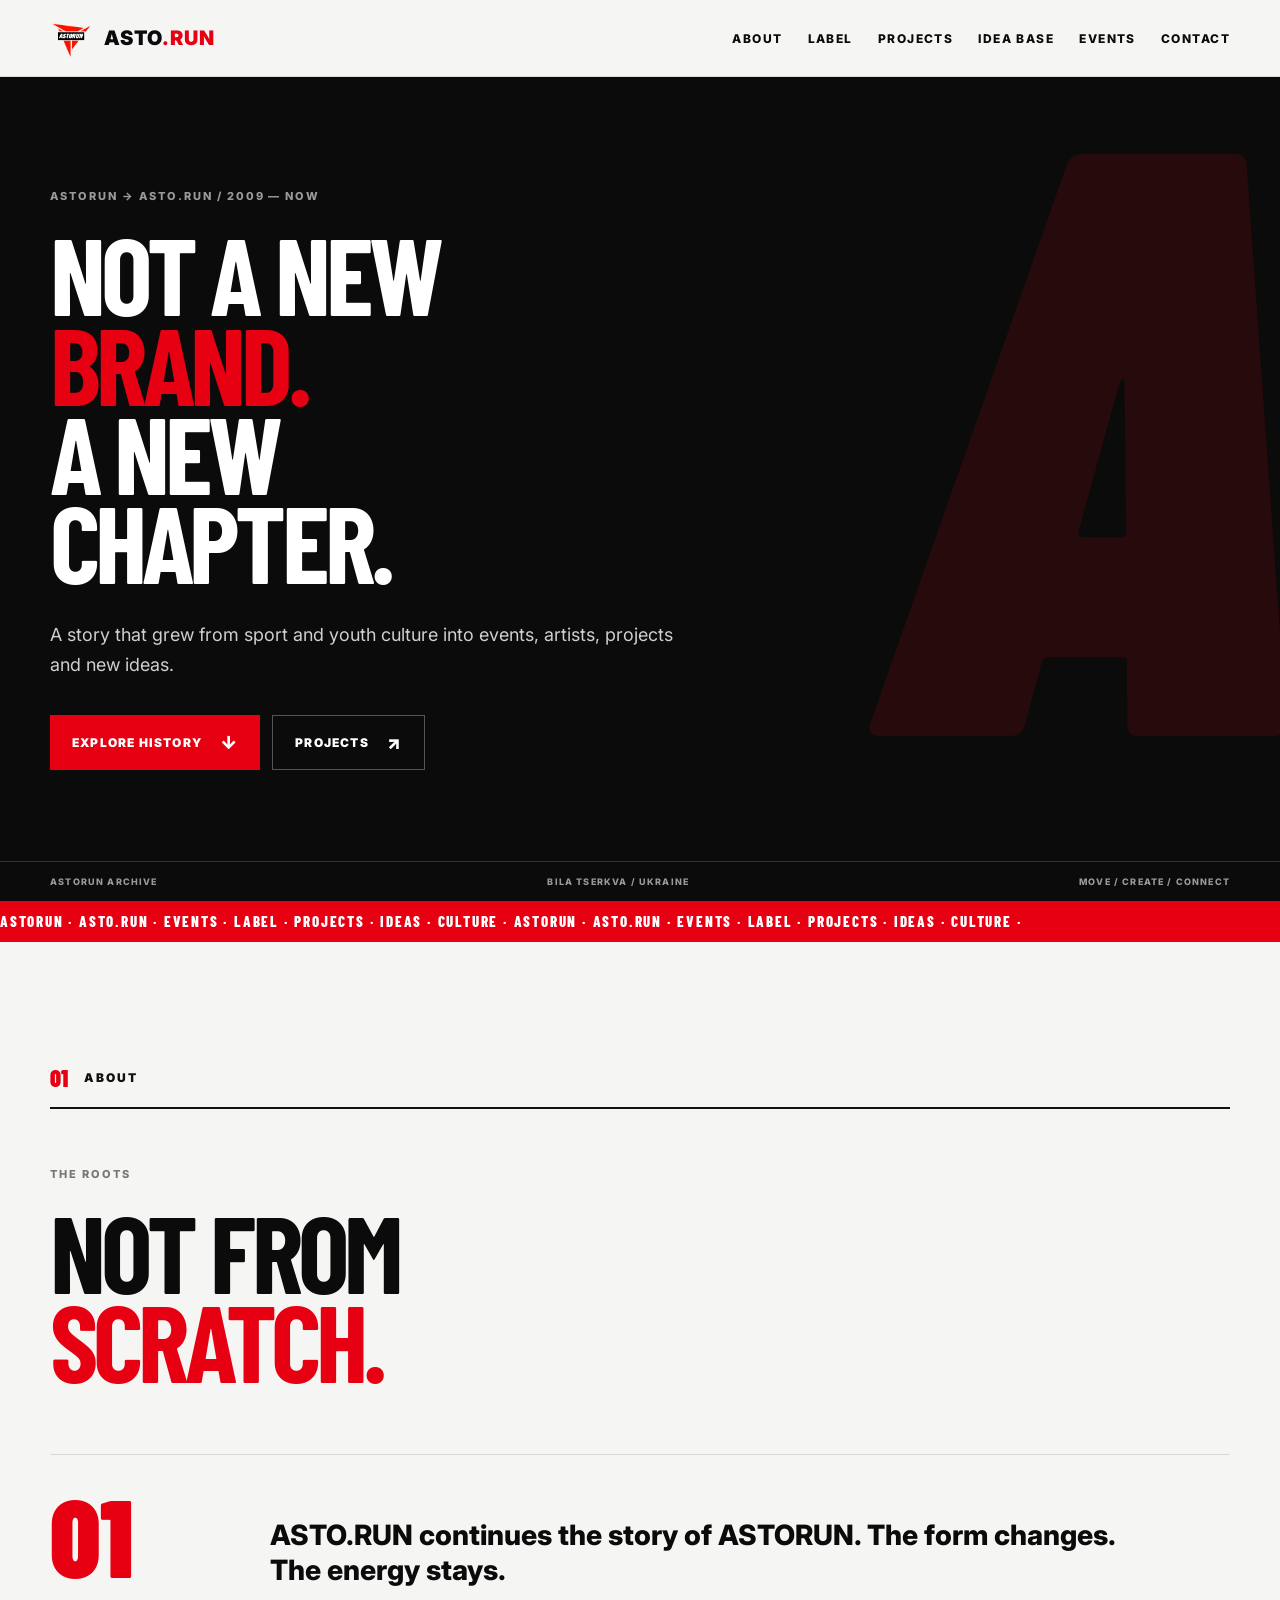
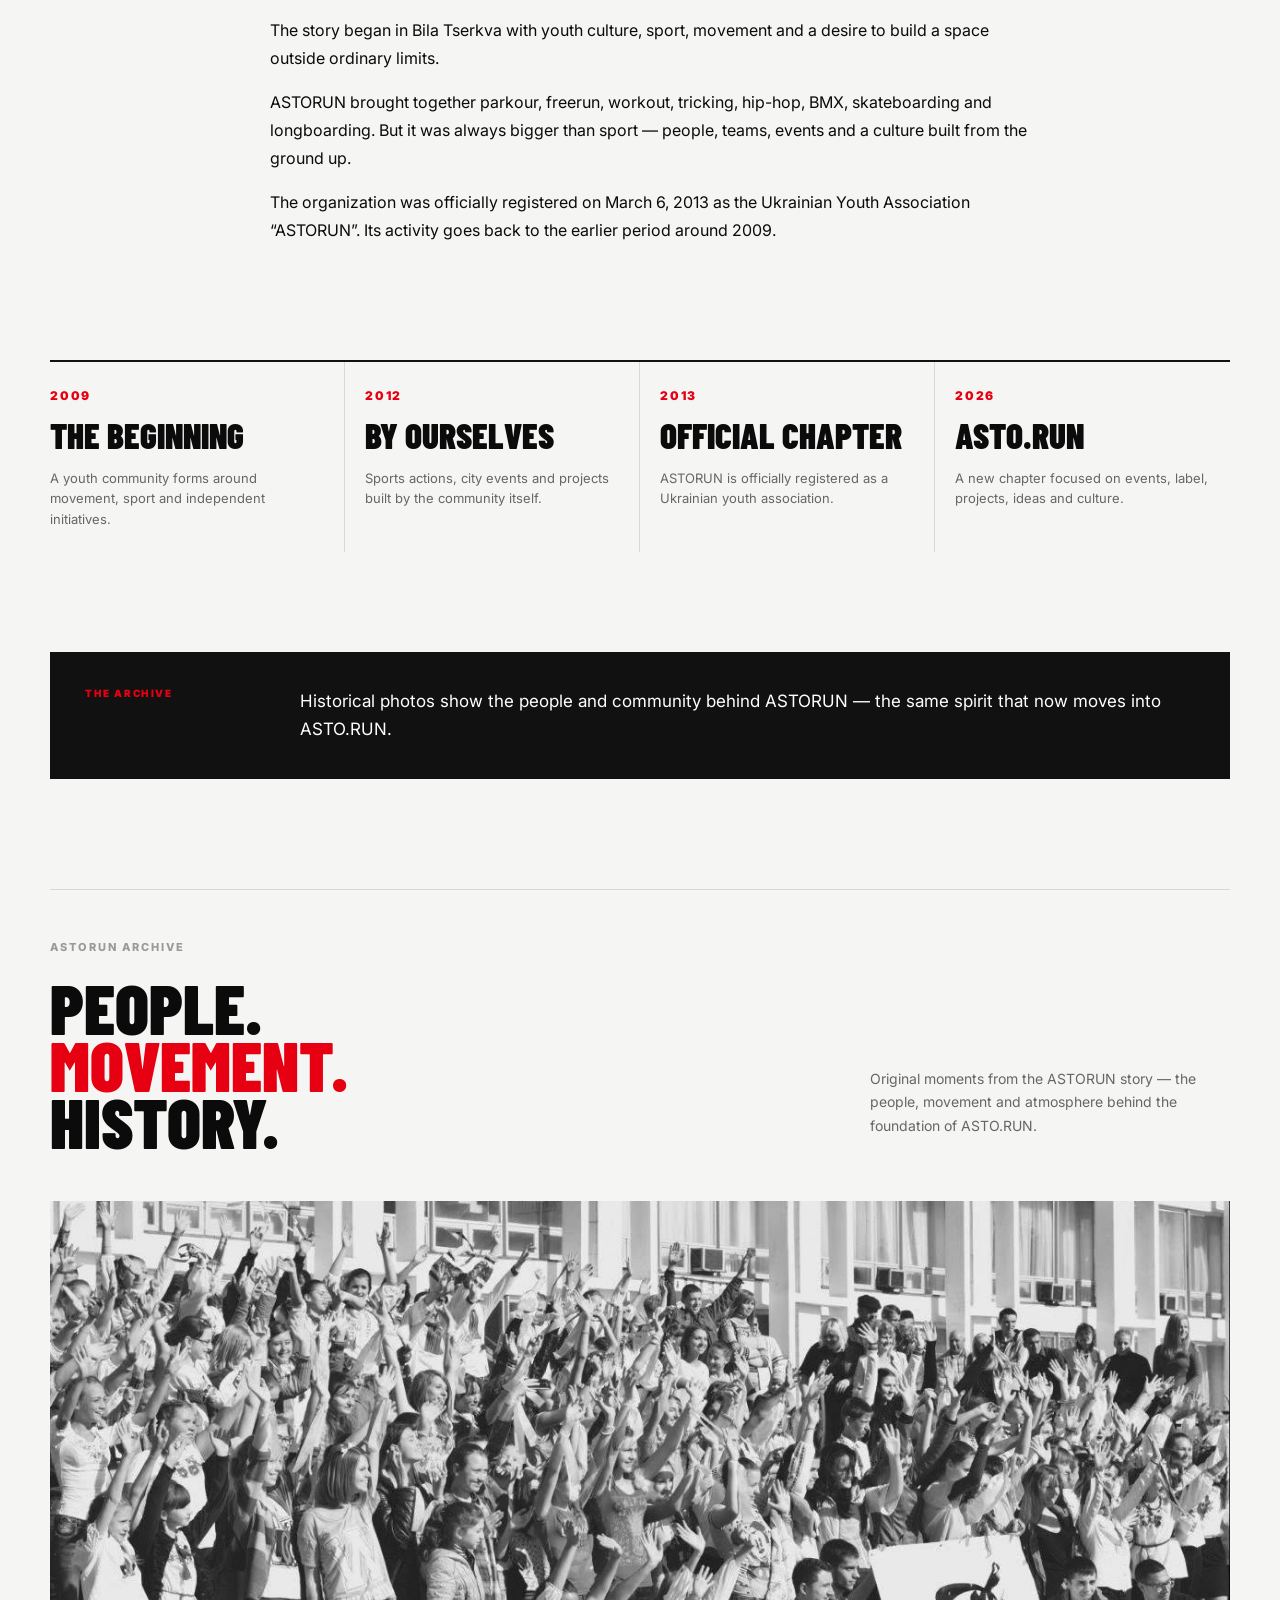
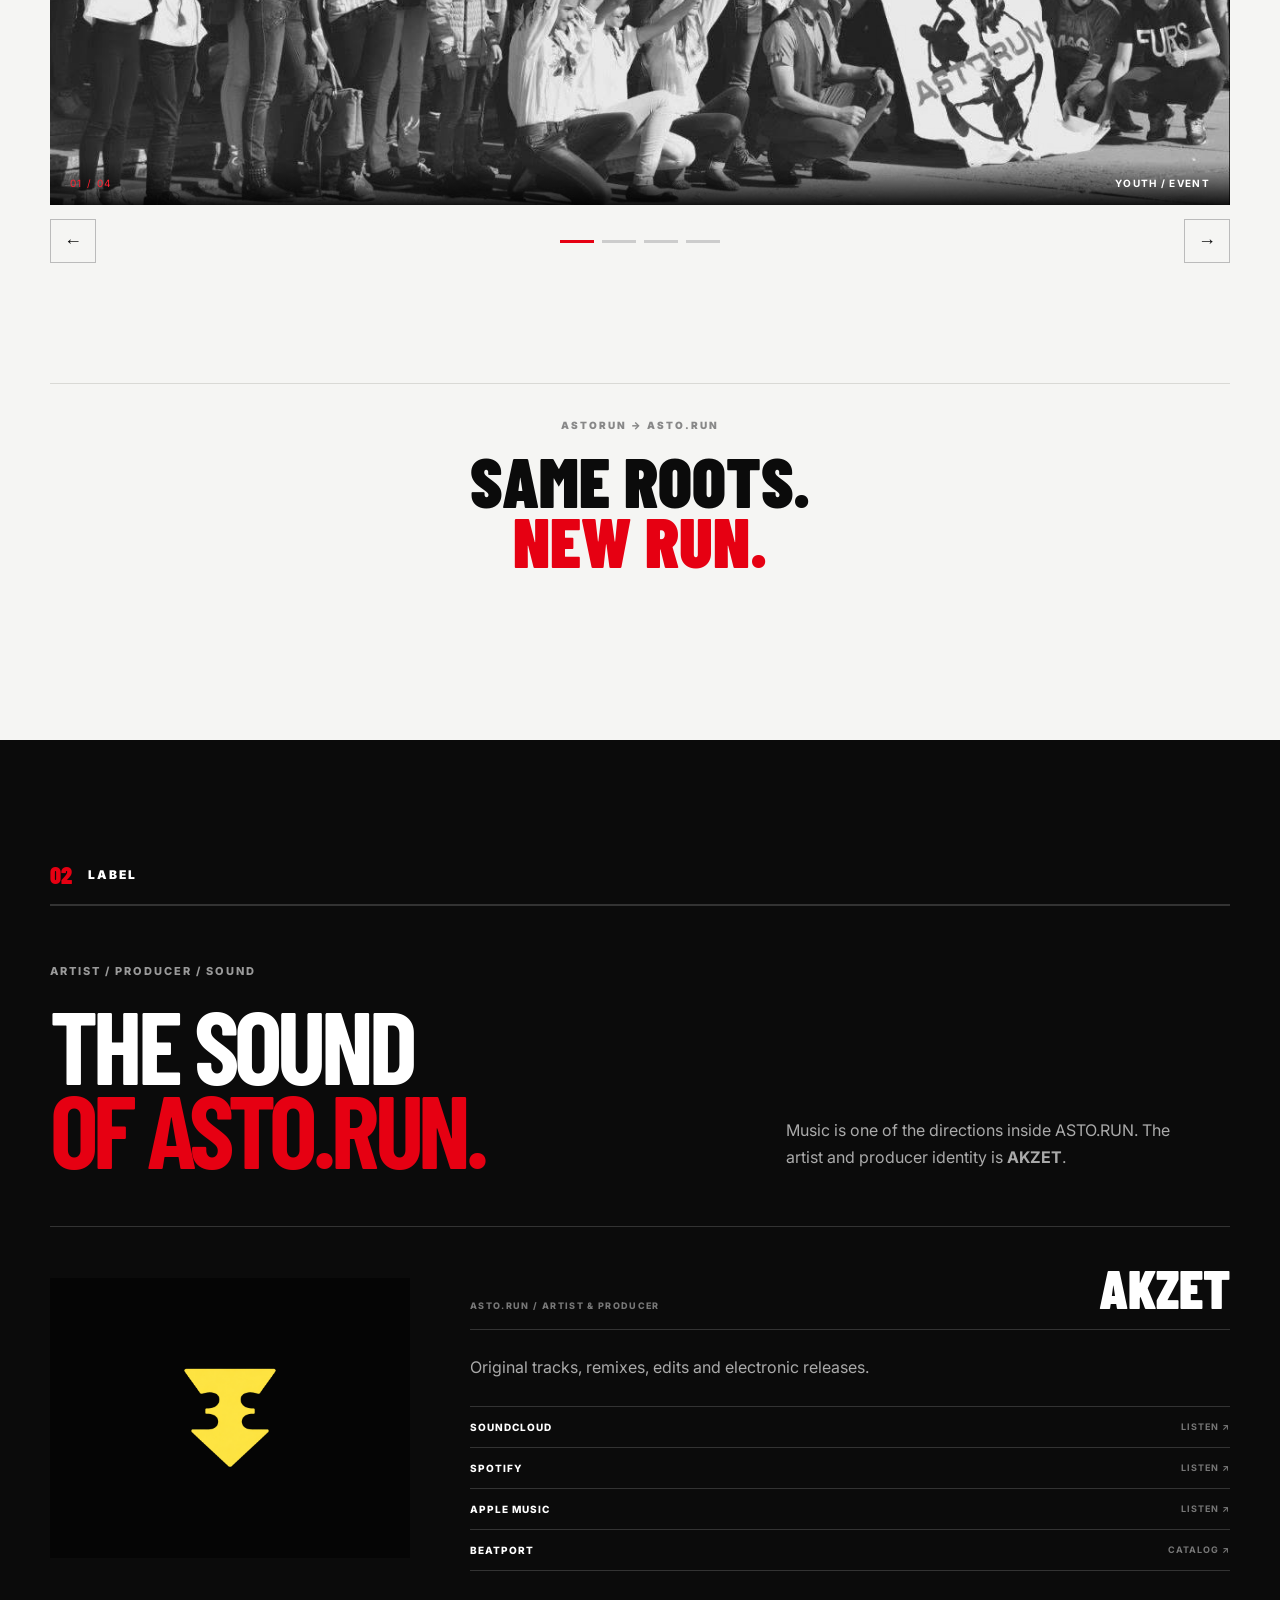
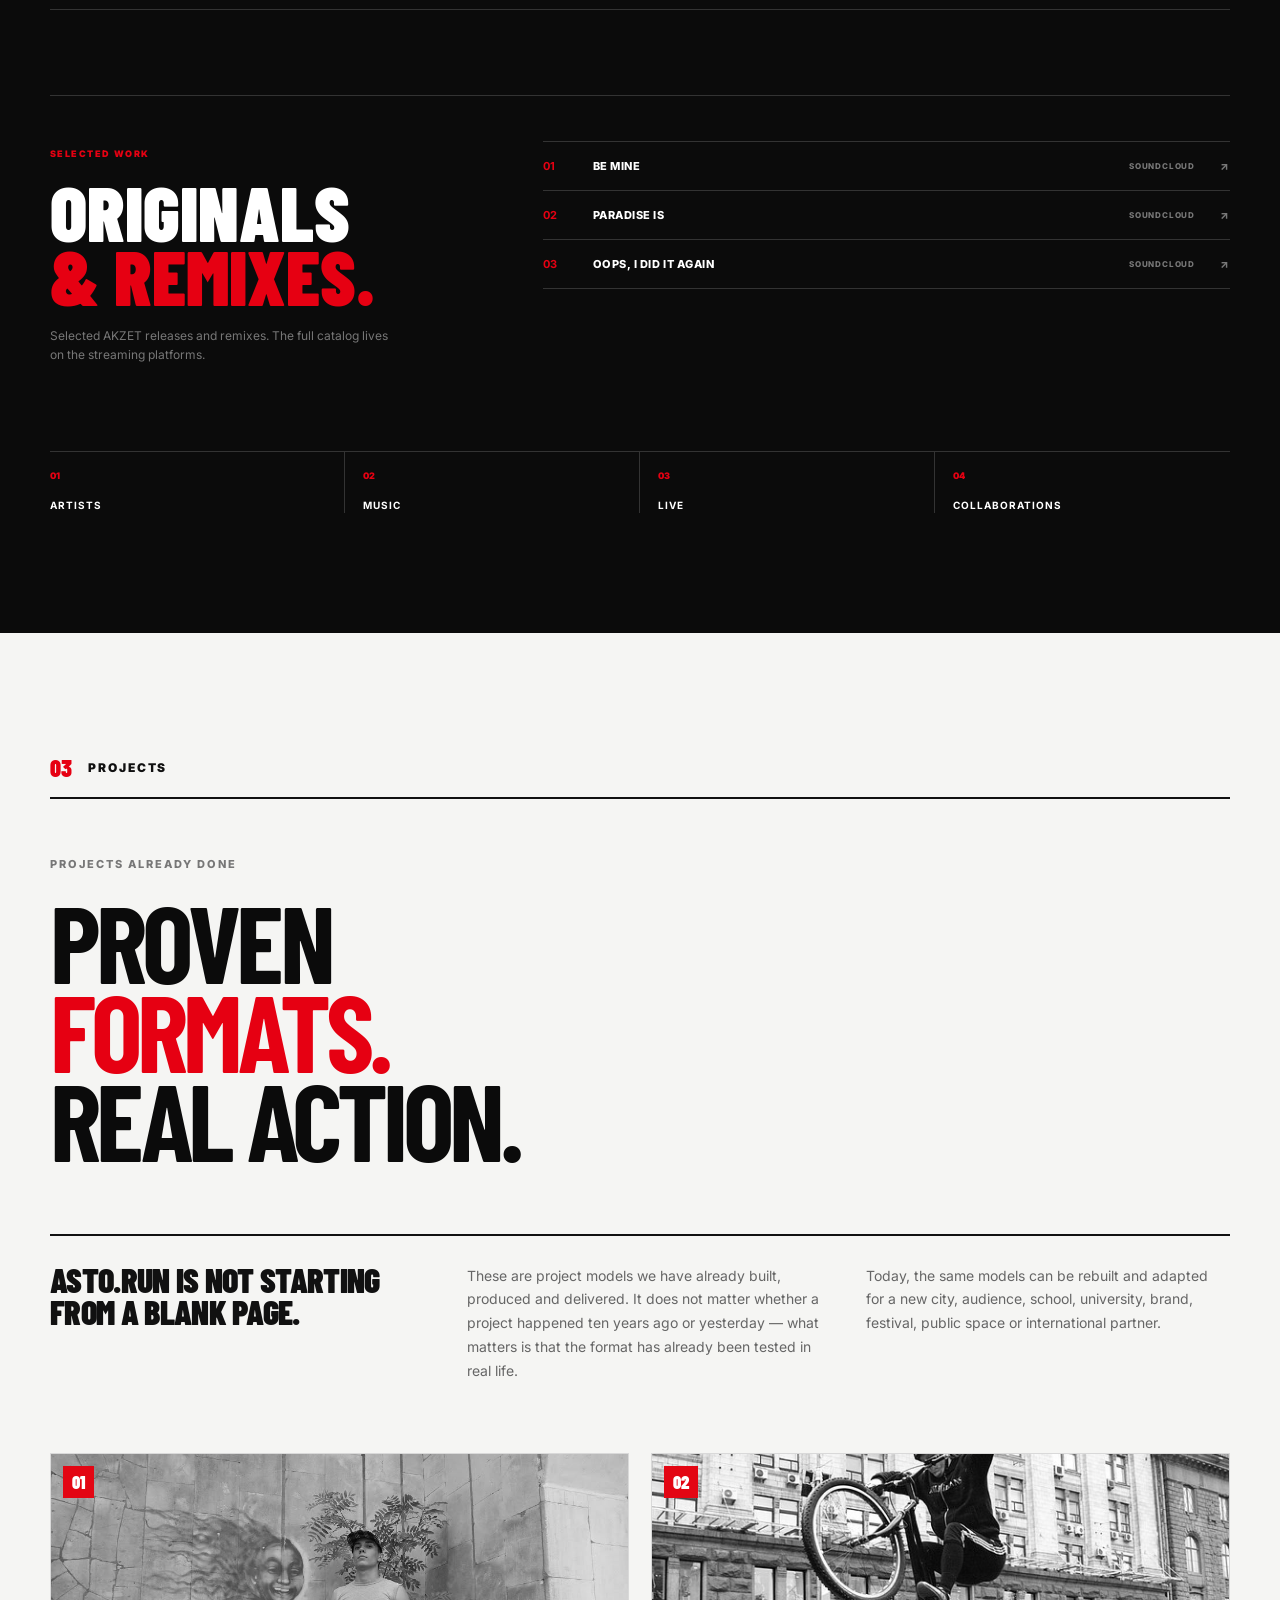
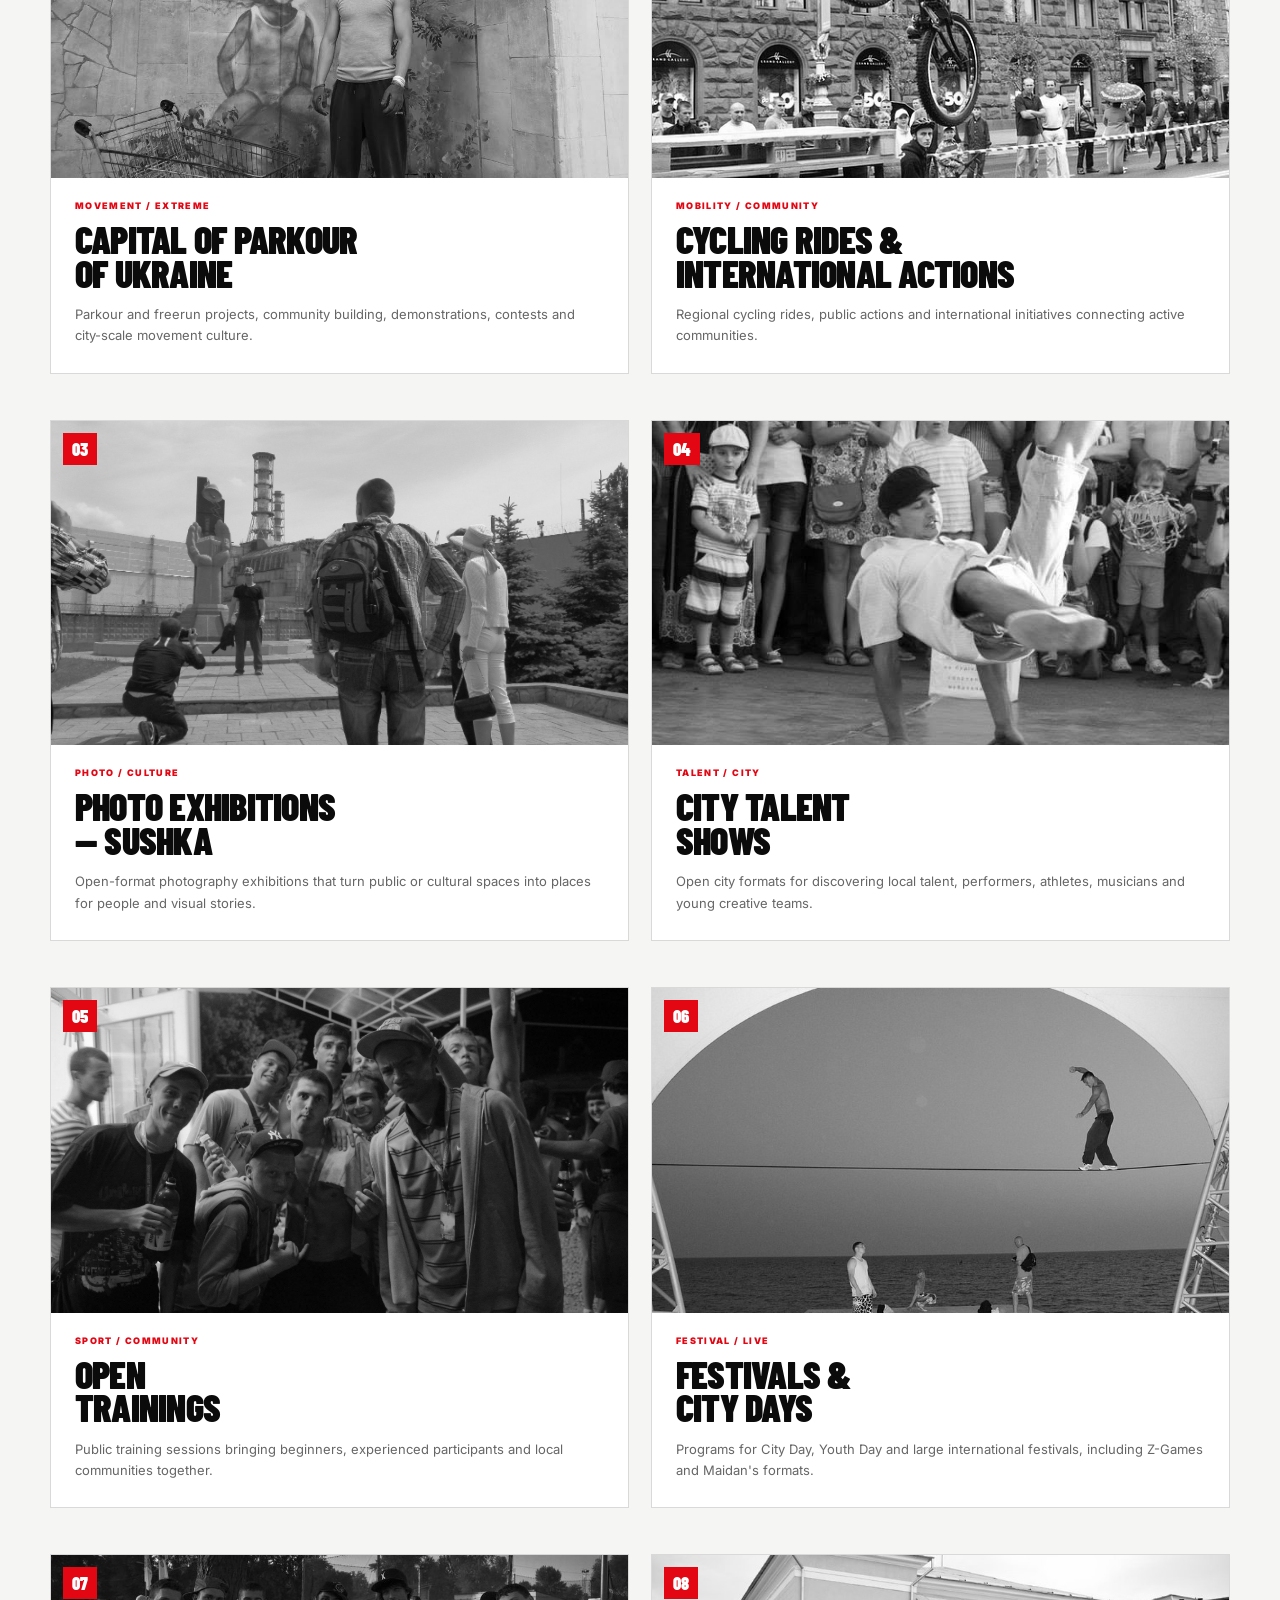
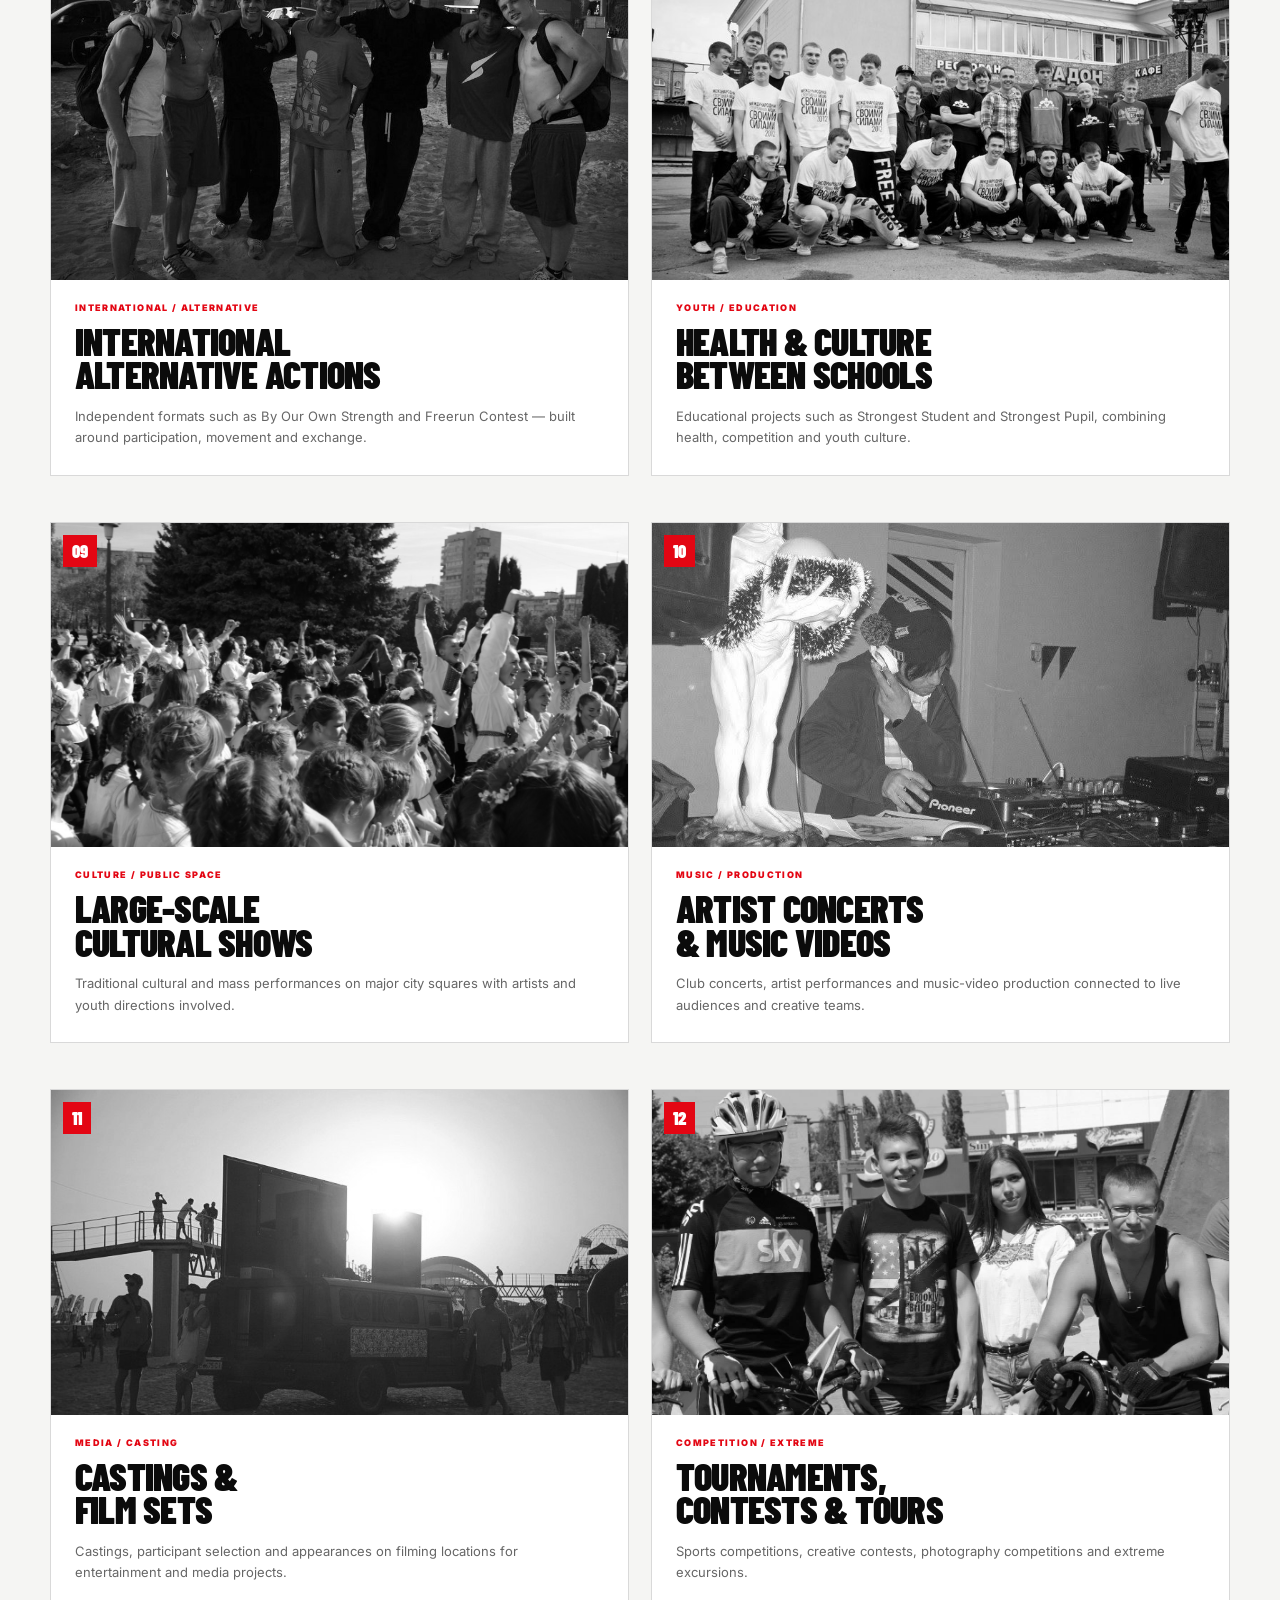
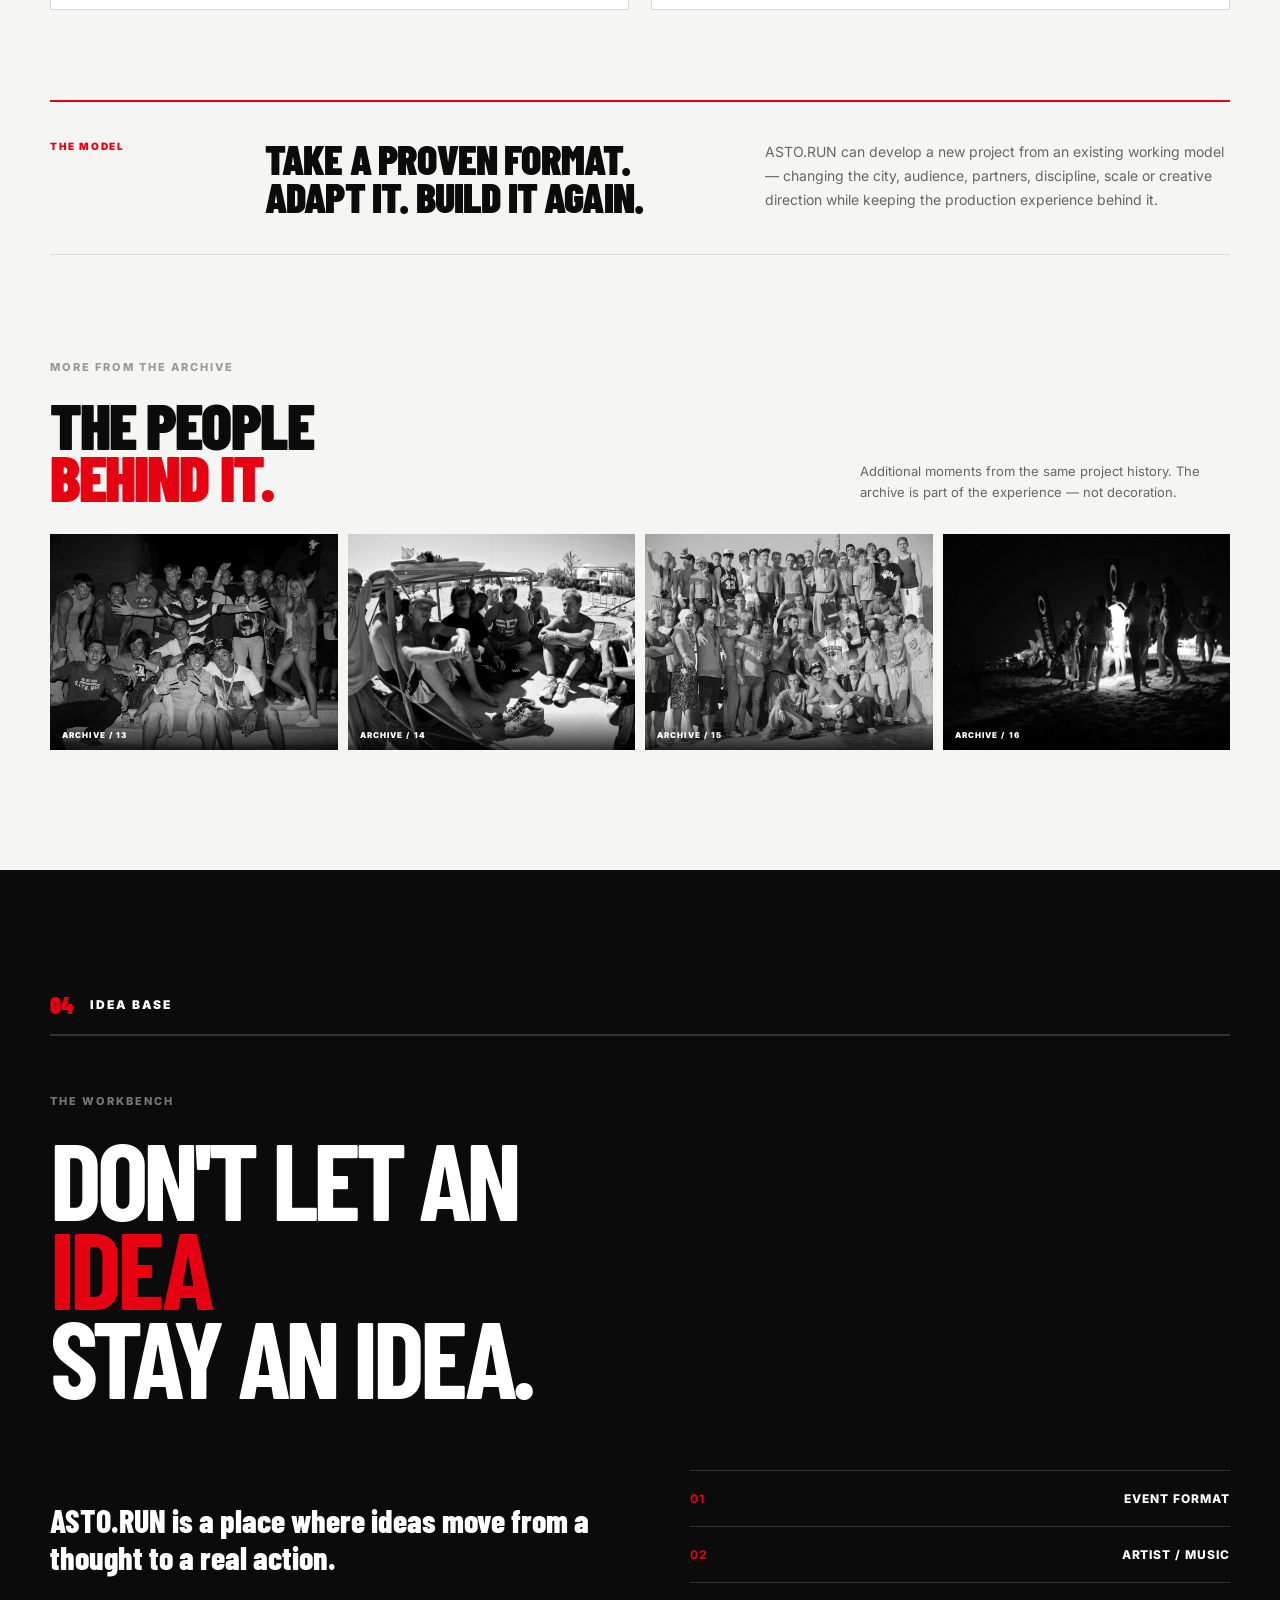
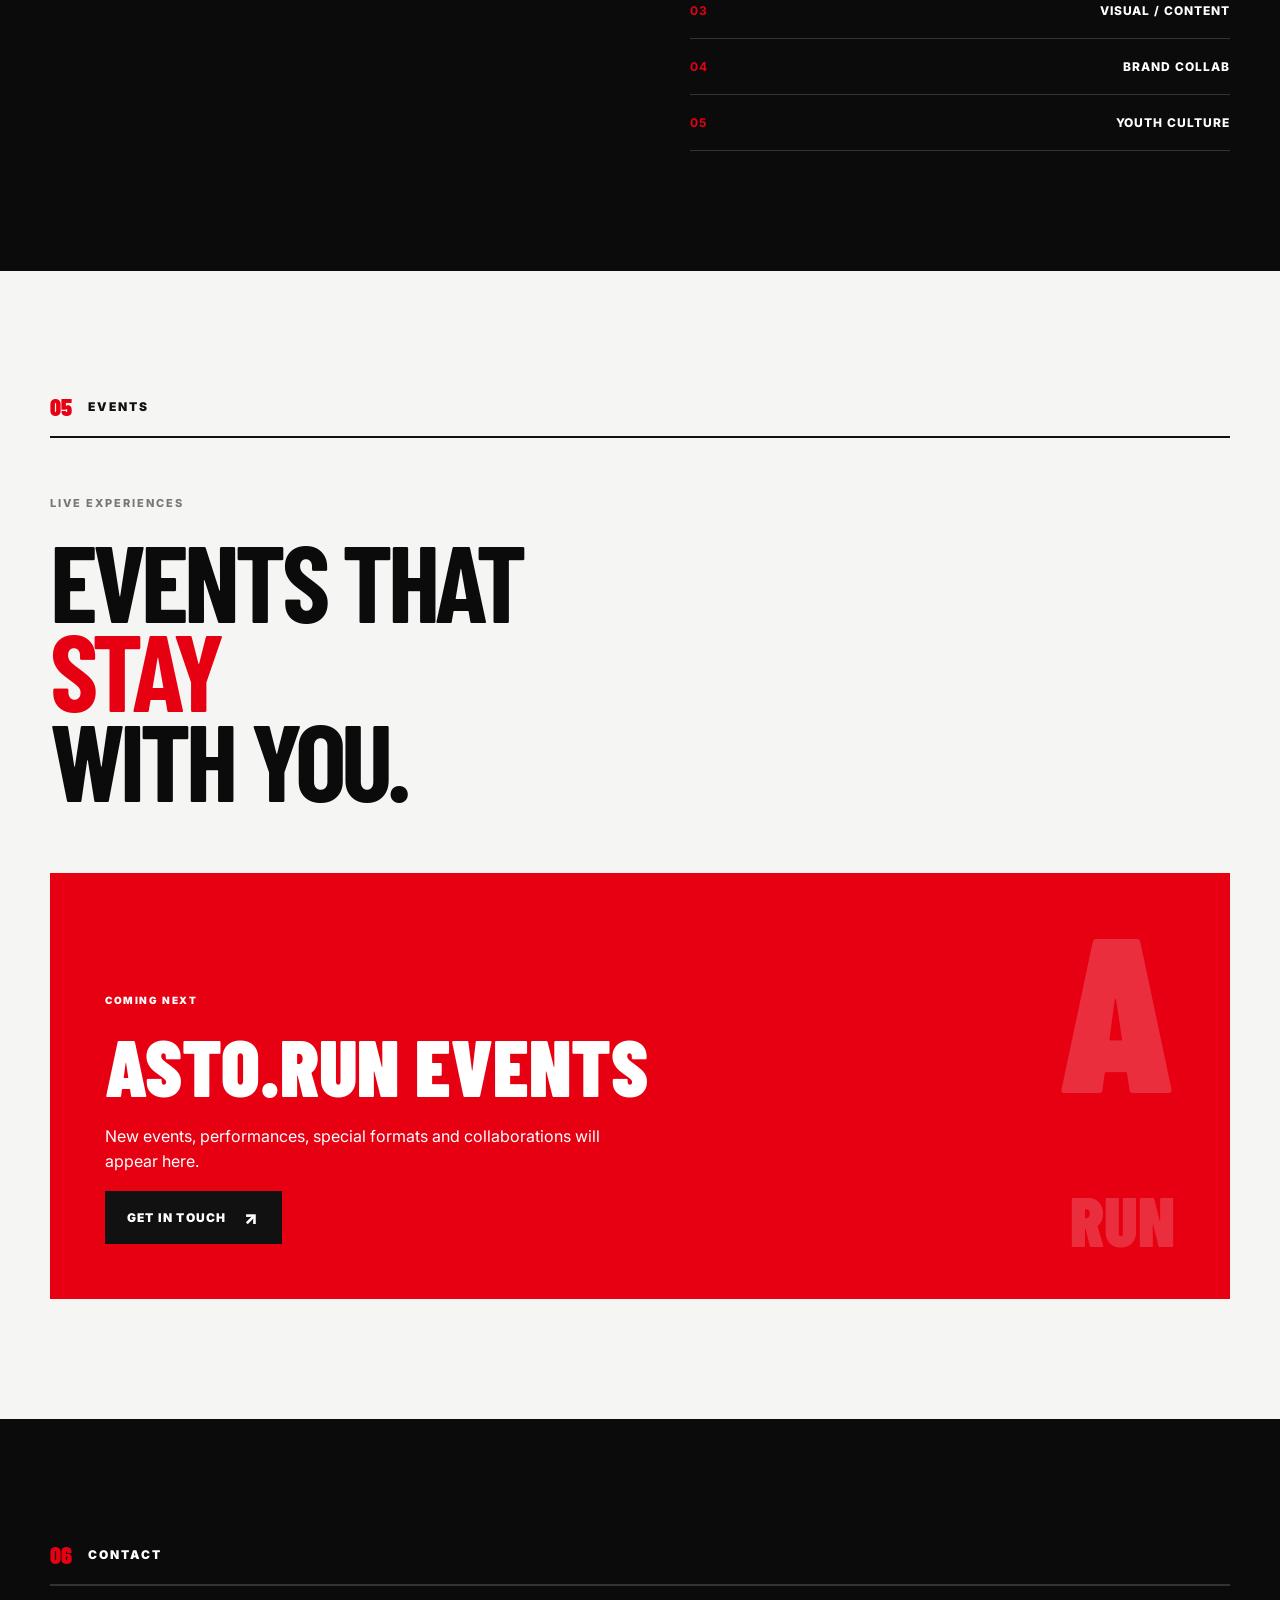
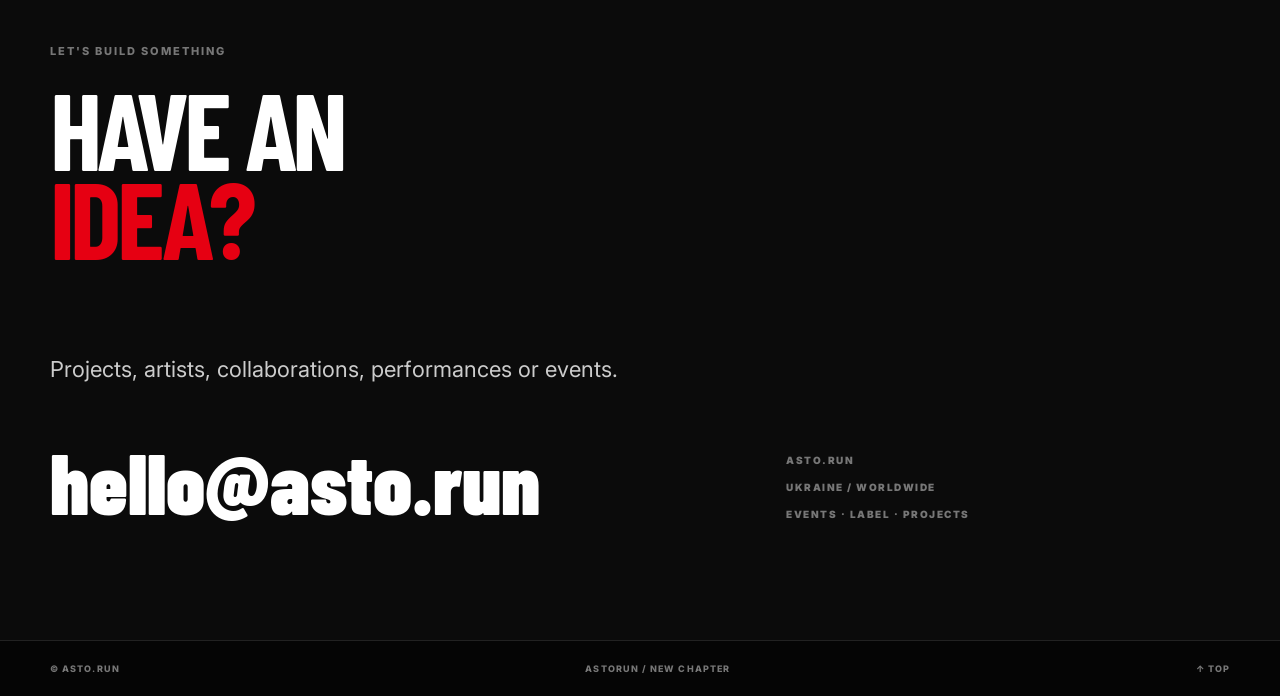
==== commit a0f87f11: "Add files via upload" ====
--- a/index.html
+++ b/index.html
@@ -195,23 +195,70 @@
 
       <div class="projects-intro">
         <p class="projects-statement">ASTO.RUN is not starting from a blank page.</p>
-        <p>These are project models we have already built, produced and delivered in different forms — years ago or recently. The format, scale and location can change, but the experience stays with us.</p>
-        <p>Similar projects can be created again and adapted for a city, community, school, university, brand, festival, public space or international partner.</p>
-      </div>
-
-      <div class="project-models">
-        <article><span>01</span><h3>CAPITAL OF PARKOUR<br>OF UKRAINE</h3><p>Parkour and freerun projects, community building, demonstrations, contests and city-scale movement culture.</p></article>
-        <article><span>02</span><h3>CYCLING RIDES &<br>INTERNATIONAL ACTIONS</h3><p>Regional rides, public cycling actions and cross-border initiatives connecting active communities.</p></article>
-        <article><span>03</span><h3>PHOTO EXHIBITIONS<br>— SUSHKA</h3><p>Open-format photography exhibitions that turn public or cultural spaces into places for people and visual stories.</p></article>
-        <article><span>04</span><h3>CITY TALENT<br>SHOWS</h3><p>Open city formats for discovering local talent, performers, athletes, musicians and young creative teams.</p></article>
-        <article><span>05</span><h3>OPEN<br>TRAININGS</h3><p>Free public training sessions that bring beginners, experienced participants and communities together.</p></article>
-        <article><span>06</span><h3>FESTIVALS &<br>CITY DAYS</h3><p>Programs for City Day, Youth Day and large international festivals, including Z-Games and Maidan's formats.</p></article>
-        <article><span>07</span><h3>INTERNATIONAL<br>ALTERNATIVE ACTIONS</h3><p>Independent formats such as By Our Own Strength and Freerun Contest — built around participation, movement and exchange.</p></article>
-        <article><span>08</span><h3>HEALTH & CULTURE<br>BETWEEN SCHOOLS</h3><p>Educational projects such as Strongest Student and Strongest Pupil, combining health, competition and youth culture.</p></article>
-        <article><span>09</span><h3>LARGE-SCALE<br>CULTURAL SHOWS</h3><p>Traditional cultural and mass performances on major city squares with artists and youth directions involved.</p></article>
-        <article><span>10</span><h3>ARTIST CONCERTS<br>& MUSIC VIDEOS</h3><p>Club concerts, artist performances and music-video production connected to live audiences and creative teams.</p></article>
-        <article><span>11</span><h3>CASTINGS &<br>FILM SETS</h3><p>Castings, participant selection and appearances on filming locations for entertainment and media projects.</p></article>
-        <article><span>12</span><h3>TOURNAMENTS,<br>CONTESTS & TOURS</h3><p>Sports competitions, creative contests, beauty photography competitions and extreme excursions.</p></article>
+        <p>These are project models we have already built, produced and delivered. It does not matter whether a project happened ten years ago or yesterday — what matters is that the format has already been tested in real life.</p>
+        <p>Today, the same models can be rebuilt and adapted for a new city, audience, school, university, brand, festival, public space or international partner.</p>
+      </div>
+
+      <div class="project-cards">
+        <article class="project-card">
+          <div class="project-card-media"><img src="project-15.jpg" alt="Parkour and freerun project"><span>01</span></div>
+          <div class="project-card-copy"><p class="project-type">MOVEMENT / EXTREME</p><h3>CAPITAL OF PARKOUR<br>OF UKRAINE</h3><p>Parkour and freerun projects, community building, demonstrations, contests and city-scale movement culture.</p></div>
+        </article>
+
+        <article class="project-card">
+          <div class="project-card-media"><img src="project-02.jpg" alt="Cycling action in the city"><span>02</span></div>
+          <div class="project-card-copy"><p class="project-type">MOBILITY / COMMUNITY</p><h3>CYCLING RIDES &<br>INTERNATIONAL ACTIONS</h3><p>Regional cycling rides, public actions and international initiatives connecting active communities.</p></div>
+        </article>
+
+        <article class="project-card">
+          <div class="project-card-media"><img src="project-01.jpg" alt="Photography project and photo exhibition"><span>03</span></div>
+          <div class="project-card-copy"><p class="project-type">PHOTO / CULTURE</p><h3>PHOTO EXHIBITIONS<br>— SUSHKA</h3><p>Open-format photography exhibitions that turn public or cultural spaces into places for people and visual stories.</p></div>
+        </article>
+
+        <article class="project-card">
+          <div class="project-card-media"><img src="project-16.jpg" alt="Public talent and performance event"><span>04</span></div>
+          <div class="project-card-copy"><p class="project-type">TALENT / CITY</p><h3>CITY TALENT<br>SHOWS</h3><p>Open city formats for discovering local talent, performers, athletes, musicians and young creative teams.</p></div>
+        </article>
+
+        <article class="project-card">
+          <div class="project-card-media"><img src="project-12.jpg" alt="Open community training project"><span>05</span></div>
+          <div class="project-card-copy"><p class="project-type">SPORT / COMMUNITY</p><h3>OPEN<br>TRAININGS</h3><p>Public training sessions bringing beginners, experienced participants and local communities together.</p></div>
+        </article>
+
+        <article class="project-card">
+          <div class="project-card-media"><img src="project-04.jpg" alt="Extreme festival performance"><span>06</span></div>
+          <div class="project-card-copy"><p class="project-type">FESTIVAL / LIVE</p><h3>FESTIVALS &<br>CITY DAYS</h3><p>Programs for City Day, Youth Day and large international festivals, including Z-Games and Maidan's formats.</p></div>
+        </article>
+
+        <article class="project-card">
+          <div class="project-card-media"><img src="project-07.jpg" alt="International alternative youth action"><span>07</span></div>
+          <div class="project-card-copy"><p class="project-type">INTERNATIONAL / ALTERNATIVE</p><h3>INTERNATIONAL<br>ALTERNATIVE ACTIONS</h3><p>Independent formats such as By Our Own Strength and Freerun Contest — built around participation, movement and exchange.</p></div>
+        </article>
+
+        <article class="project-card">
+          <div class="project-card-media"><img src="project-10.jpg" alt="Youth project with participants"><span>08</span></div>
+          <div class="project-card-copy"><p class="project-type">YOUTH / EDUCATION</p><h3>HEALTH & CULTURE<br>BETWEEN SCHOOLS</h3><p>Educational projects such as Strongest Student and Strongest Pupil, combining health, competition and youth culture.</p></div>
+        </article>
+
+        <article class="project-card">
+          <div class="project-card-media"><img src="project-09.jpg" alt="Large public cultural event"><span>09</span></div>
+          <div class="project-card-copy"><p class="project-type">CULTURE / PUBLIC SPACE</p><h3>LARGE-SCALE<br>CULTURAL SHOWS</h3><p>Traditional cultural and mass performances on major city squares with artists and youth directions involved.</p></div>
+        </article>
+
+        <article class="project-card">
+          <div class="project-card-media"><img src="project-13.jpg" alt="DJ and music event"><span>10</span></div>
+          <div class="project-card-copy"><p class="project-type">MUSIC / PRODUCTION</p><h3>ARTIST CONCERTS<br>& MUSIC VIDEOS</h3><p>Club concerts, artist performances and music-video production connected to live audiences and creative teams.</p></div>
+        </article>
+
+        <article class="project-card">
+          <div class="project-card-media"><img src="project-03.jpg" alt="Event production and filming environment"><span>11</span></div>
+          <div class="project-card-copy"><p class="project-type">MEDIA / CASTING</p><h3>CASTINGS &<br>FILM SETS</h3><p>Castings, participant selection and appearances on filming locations for entertainment and media projects.</p></div>
+        </article>
+
+        <article class="project-card">
+          <div class="project-card-media"><img src="project-14.jpg" alt="Cycling and active competition project"><span>12</span></div>
+          <div class="project-card-copy"><p class="project-type">COMPETITION / EXTREME</p><h3>TOURNAMENTS,<br>CONTESTS & TOURS</h3><p>Sports competitions, creative contests, photography competitions and extreme excursions.</p></div>
+        </article>
       </div>
 
       <div class="projects-model-note">
@@ -220,31 +267,20 @@
         <p>ASTO.RUN can develop a new project from an existing working model — changing the city, audience, partners, discipline, scale or creative direction while keeping the production experience behind it.</p>
       </div>
 
-      <div class="project-gallery-head">
-        <div>
-          <p class="eyebrow">PROJECT ARCHIVE</p>
-          <h3>REAL PEOPLE.<br><span>REAL PROJECTS.</span></h3>
-        </div>
-        <p>Selected images from the projects, events and communities behind the ASTORUN experience.</p>
-      </div>
-
-      <div class="project-gallery" aria-label="ASTORUN project archive">
-        <figure><img src="project-01.jpg" alt="ASTORUN project archive"><figcaption>PROJECT ARCHIVE / 01</figcaption></figure>
-        <figure><img src="project-02.jpg" alt="ASTORUN project archive"><figcaption>PROJECT ARCHIVE / 02</figcaption></figure>
-        <figure><img src="project-03.jpg" alt="ASTORUN project archive"><figcaption>PROJECT ARCHIVE / 03</figcaption></figure>
-        <figure><img src="project-04.jpg" alt="ASTORUN project archive"><figcaption>PROJECT ARCHIVE / 04</figcaption></figure>
-        <figure><img src="project-05.jpg" alt="ASTORUN project archive"><figcaption>PROJECT ARCHIVE / 05</figcaption></figure>
-        <figure><img src="project-06.jpg" alt="ASTORUN project archive"><figcaption>PROJECT ARCHIVE / 06</figcaption></figure>
-        <figure><img src="project-07.jpg" alt="ASTORUN project archive"><figcaption>PROJECT ARCHIVE / 07</figcaption></figure>
-        <figure><img src="project-08.jpg" alt="ASTORUN project archive"><figcaption>PROJECT ARCHIVE / 08</figcaption></figure>
-        <figure><img src="project-09.jpg" alt="ASTORUN project archive"><figcaption>PROJECT ARCHIVE / 09</figcaption></figure>
-        <figure><img src="project-10.jpg" alt="ASTORUN project archive"><figcaption>PROJECT ARCHIVE / 10</figcaption></figure>
-        <figure><img src="project-11.jpg" alt="ASTORUN project archive"><figcaption>PROJECT ARCHIVE / 11</figcaption></figure>
-        <figure><img src="project-12.jpg" alt="ASTORUN project archive"><figcaption>PROJECT ARCHIVE / 12</figcaption></figure>
-        <figure><img src="project-13.jpg" alt="ASTORUN project archive"><figcaption>PROJECT ARCHIVE / 13</figcaption></figure>
-        <figure><img src="project-14.jpg" alt="ASTORUN project archive"><figcaption>PROJECT ARCHIVE / 14</figcaption></figure>
-        <figure><img src="project-15.jpg" alt="ASTORUN project archive"><figcaption>PROJECT ARCHIVE / 15</figcaption></figure>
-        <figure><img src="project-16.jpg" alt="ASTORUN project archive"><figcaption>PROJECT ARCHIVE / 16</figcaption></figure>
+      <div class="project-archive-more">
+        <div class="project-gallery-head">
+          <div>
+            <p class="eyebrow">MORE FROM THE ARCHIVE</p>
+            <h3>THE PEOPLE<br><span>BEHIND IT.</span></h3>
+          </div>
+          <p>Additional moments from the same project history. The archive is part of the experience — not decoration.</p>
+        </div>
+        <div class="project-mini-gallery">
+          <figure><img src="project-05.jpg" alt="ASTORUN project archive"><figcaption>ARCHIVE / 13</figcaption></figure>
+          <figure><img src="project-06.jpg" alt="ASTORUN project archive"><figcaption>ARCHIVE / 14</figcaption></figure>
+          <figure><img src="project-08.jpg" alt="ASTORUN project archive"><figcaption>ARCHIVE / 15</figcaption></figure>
+          <figure><img src="project-11.jpg" alt="ASTORUN project archive"><figcaption>ARCHIVE / 16</figcaption></figure>
+        </div>
       </div>
     </div>
   </section>
--- a/style.css
+++ b/style.css
@@ -221,3 +221,51 @@
   .project-gallery figure:nth-child(5n+1) img,.project-gallery img{aspect-ratio:1/1.05}
   .project-gallery figcaption{font-size:7px;padding:12px 9px 9px}
 }
+
+/* V9: PROJECTS — thematic image + project card pairing */
+.projects-intro{display:grid;grid-template-columns:1.05fr 1fr 1fr;gap:35px;border-top:2px solid #111;padding-top:28px;margin-bottom:70px}
+.projects-intro p{font-size:14px;line-height:1.7;color:#666;margin:0}
+.projects-intro .projects-statement{font:900 34px/.95 "Barlow Condensed";color:#111;text-transform:uppercase;letter-spacing:-.02em}
+
+.project-cards{display:grid;grid-template-columns:repeat(2,minmax(0,1fr));gap:46px 22px}
+.project-card{border:1px solid #d9d9d9;background:#fff;min-width:0}
+.project-card-media{position:relative;aspect-ratio:16/9;overflow:hidden;background:#111}
+.project-card-media img{display:block;width:100%;height:100%;object-fit:cover;filter:grayscale(100%);transition:filter .35s ease,transform .45s ease}
+.project-card:hover .project-card-media img{filter:grayscale(0);transform:scale(1.025)}
+.project-card-media>span{position:absolute;top:12px;left:12px;background:#e30613;color:#fff;font:900 18px/1 "Barlow Condensed";padding:7px 9px}
+.project-card-copy{padding:22px 24px 26px}
+.project-card-copy .project-type{font-size:9px;font-weight:900;letter-spacing:.15em;color:#e30613;margin:0 0 12px}
+.project-card-copy h3{font:900 38px/.88 "Barlow Condensed";letter-spacing:-.02em;margin:0 0 14px}
+.project-card-copy>p:last-child{font-size:13px;line-height:1.65;color:#666;margin:0;max-width:570px}
+
+.projects-model-note{margin:90px 0 105px;padding:38px 0;border-top:2px solid var(--red);border-bottom:1px solid var(--line);display:grid;grid-template-columns:180px 1fr 1fr;gap:35px;align-items:start}
+.projects-model-note span{font-size:10px;font-weight:900;letter-spacing:.16em;color:var(--red)}
+.projects-model-note strong{font:900 42px/.9 "Barlow Condensed";letter-spacing:-.02em}
+.projects-model-note p{font-size:14px;line-height:1.7;color:#666;margin:0}
+
+.project-gallery-head{display:flex;justify-content:space-between;align-items:flex-end;gap:50px;margin-bottom:30px}
+.project-gallery-head h3{font:900 64px/.82 "Barlow Condensed";margin:0;letter-spacing:-.03em}
+.project-gallery-head h3 span{color:var(--red)}
+.project-gallery-head>p{max-width:370px;color:#666;font-size:13px;line-height:1.65;margin:0}
+.project-mini-gallery{display:grid;grid-template-columns:repeat(4,minmax(0,1fr));gap:10px}
+.project-mini-gallery figure{margin:0;position:relative;aspect-ratio:4/3;overflow:hidden;background:#111}
+.project-mini-gallery img{display:block;width:100%;height:100%;object-fit:cover;filter:grayscale(100%);transition:filter .35s ease,transform .45s ease}
+.project-mini-gallery figure:hover img{filter:grayscale(0);transform:scale(1.03)}
+.project-mini-gallery figcaption{position:absolute;left:0;right:0;bottom:0;padding:18px 12px 10px;background:linear-gradient(transparent,rgba(0,0,0,.8));color:#fff;font-size:8px;font-weight:900;letter-spacing:.14em}
+
+@media(max-width:900px){
+  .projects-intro{grid-template-columns:1fr;gap:18px}
+  .project-cards{grid-template-columns:1fr;gap:34px}
+  .projects-model-note{grid-template-columns:1fr;gap:18px}
+  .project-gallery-head{align-items:flex-start;flex-direction:column;gap:18px}
+  .project-mini-gallery{grid-template-columns:repeat(2,minmax(0,1fr))}
+}
+@media(max-width:700px){
+  .projects-intro .projects-statement{font-size:30px}
+  .project-card-copy{padding:20px}
+  .project-card-copy h3{font-size:33px}
+  .projects-model-note{margin:70px 0 75px;padding:28px 0}
+  .projects-model-note strong{font-size:36px}
+  .project-gallery-head h3{font-size:18vw}
+  .project-mini-gallery{grid-template-columns:1fr 1fr;gap:7px}
+}
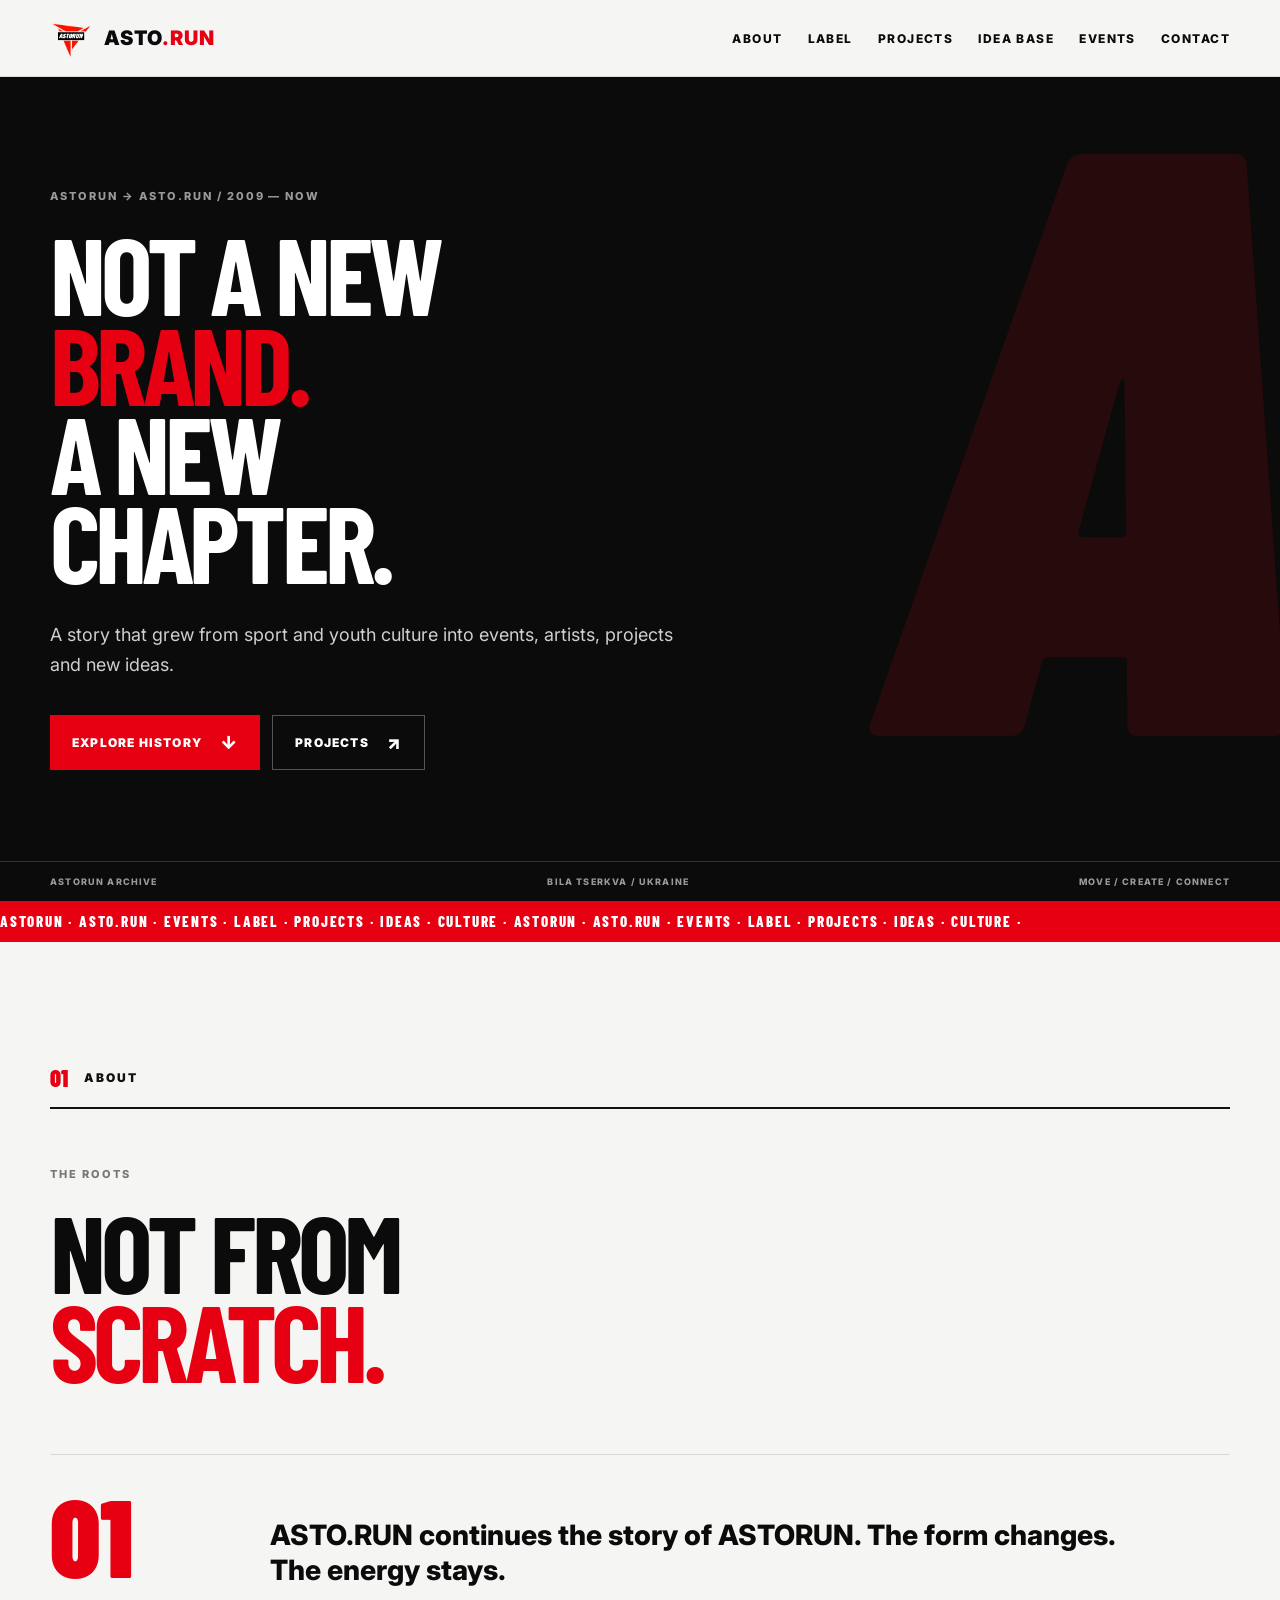
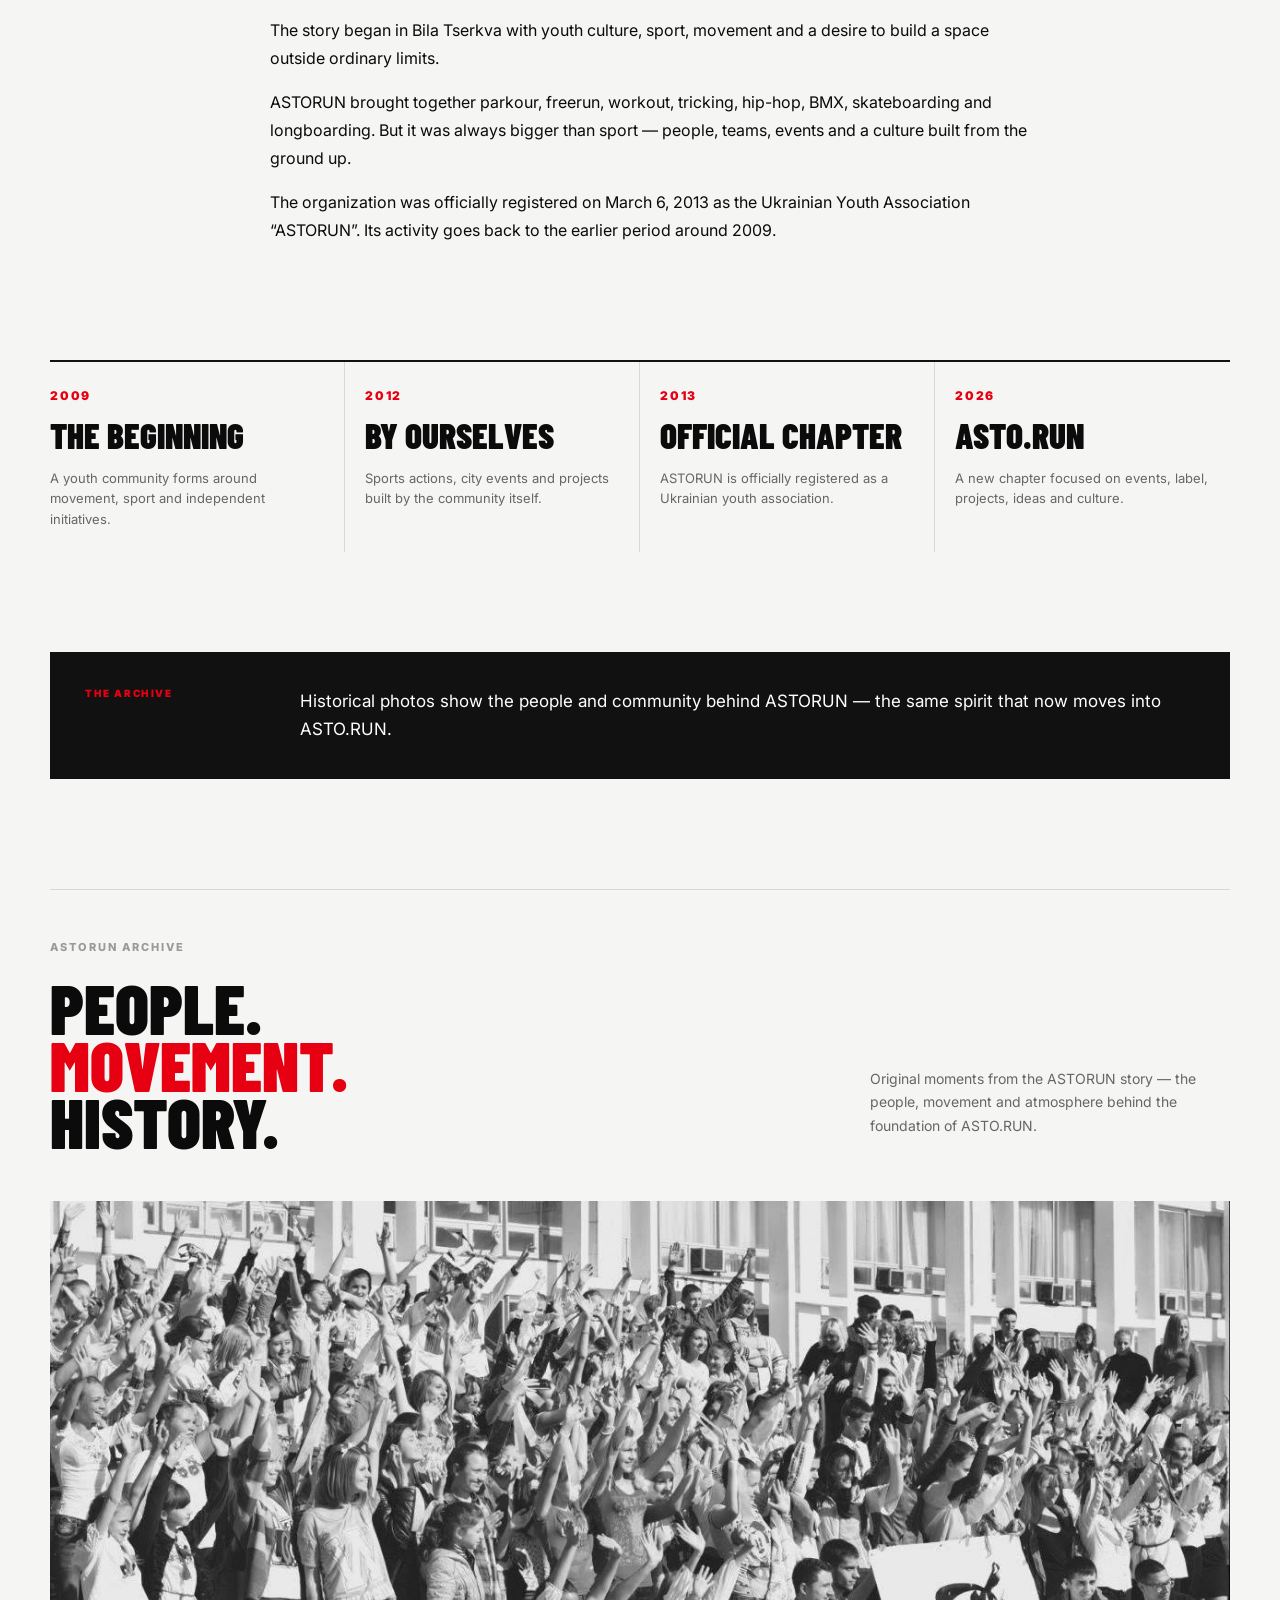
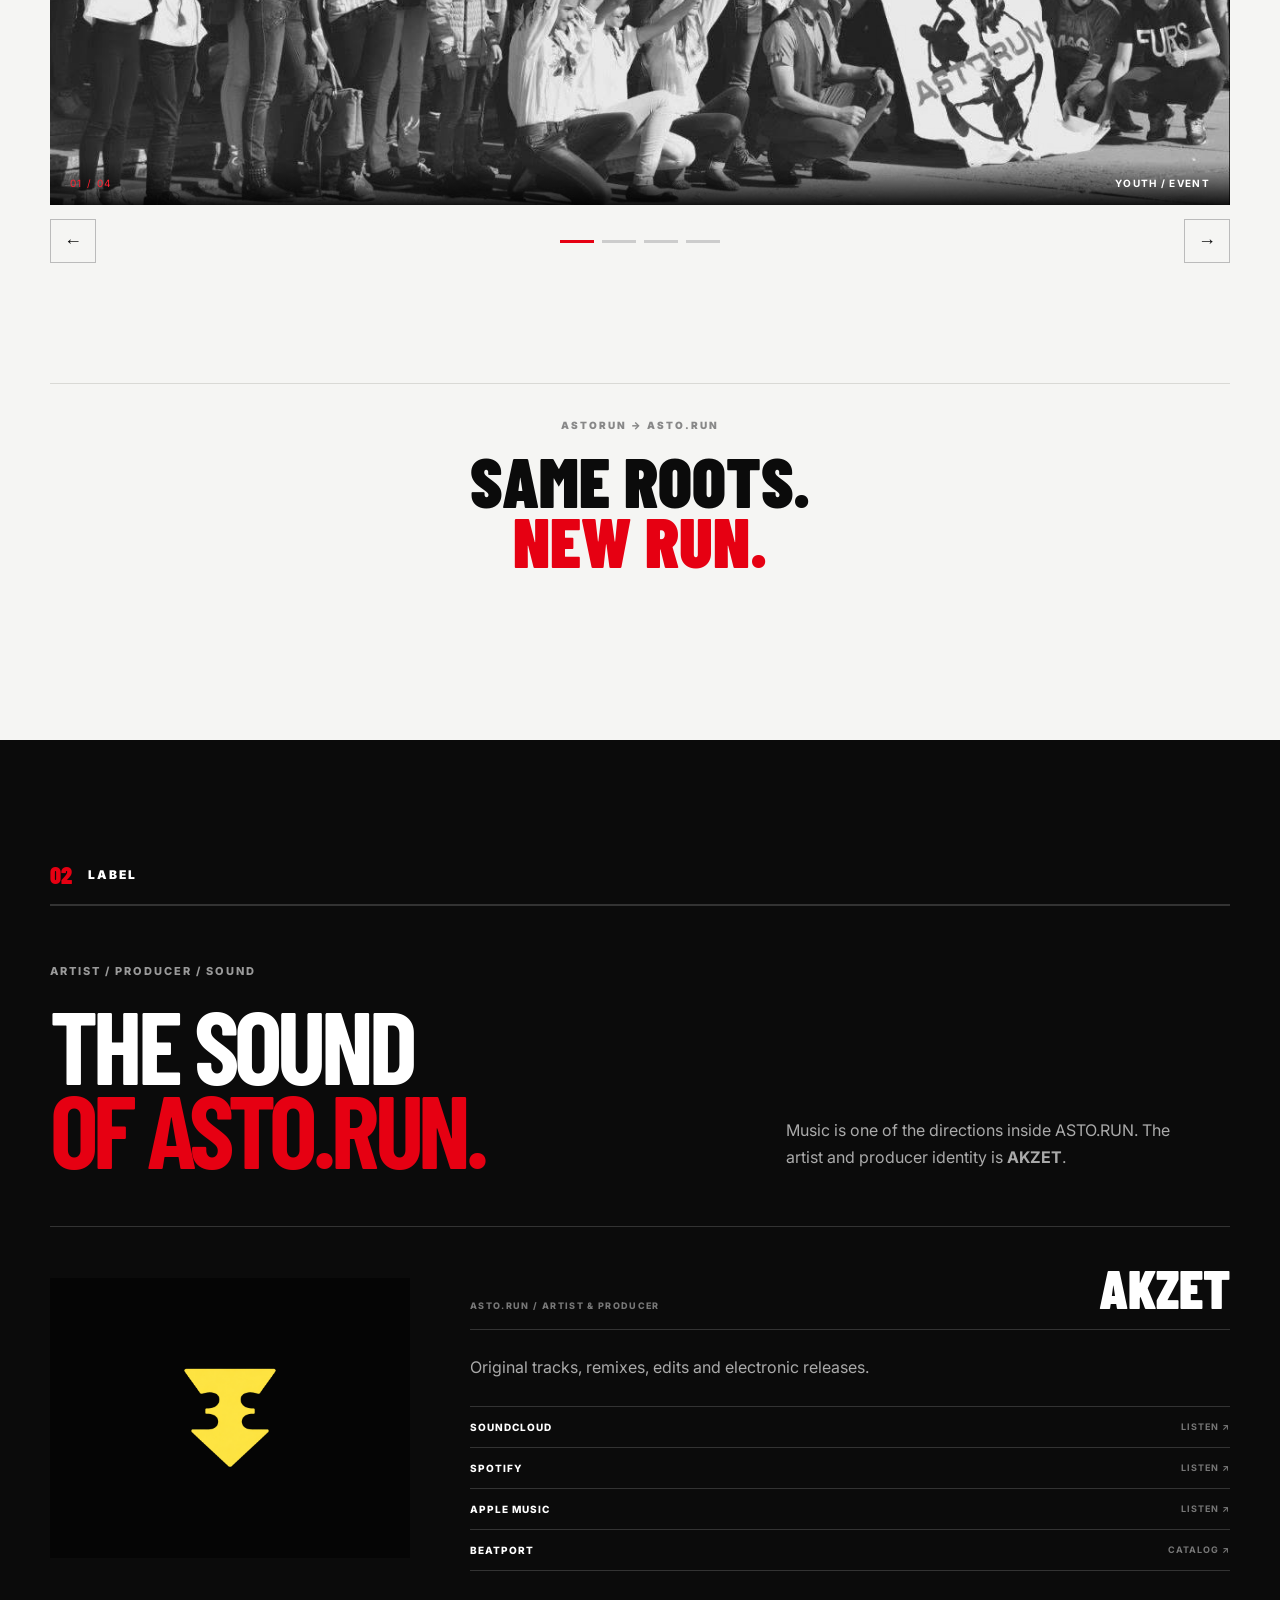
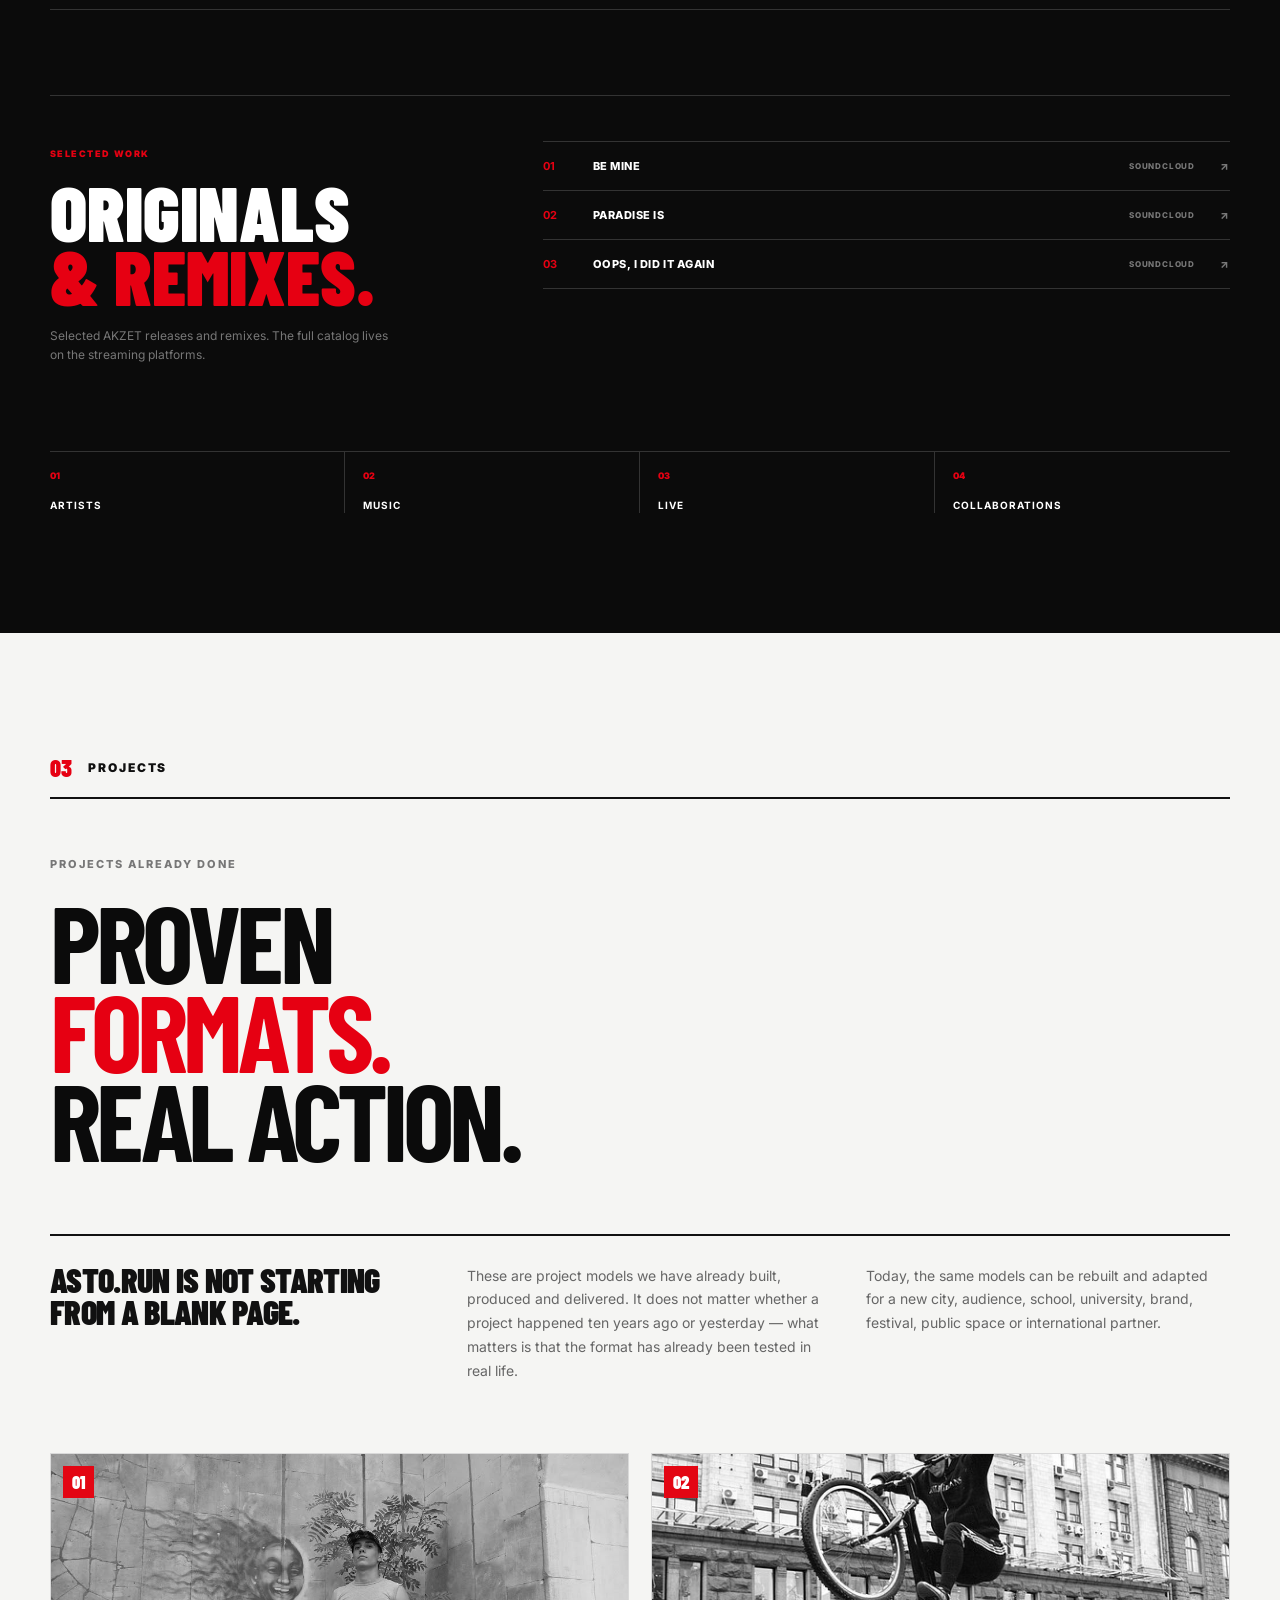
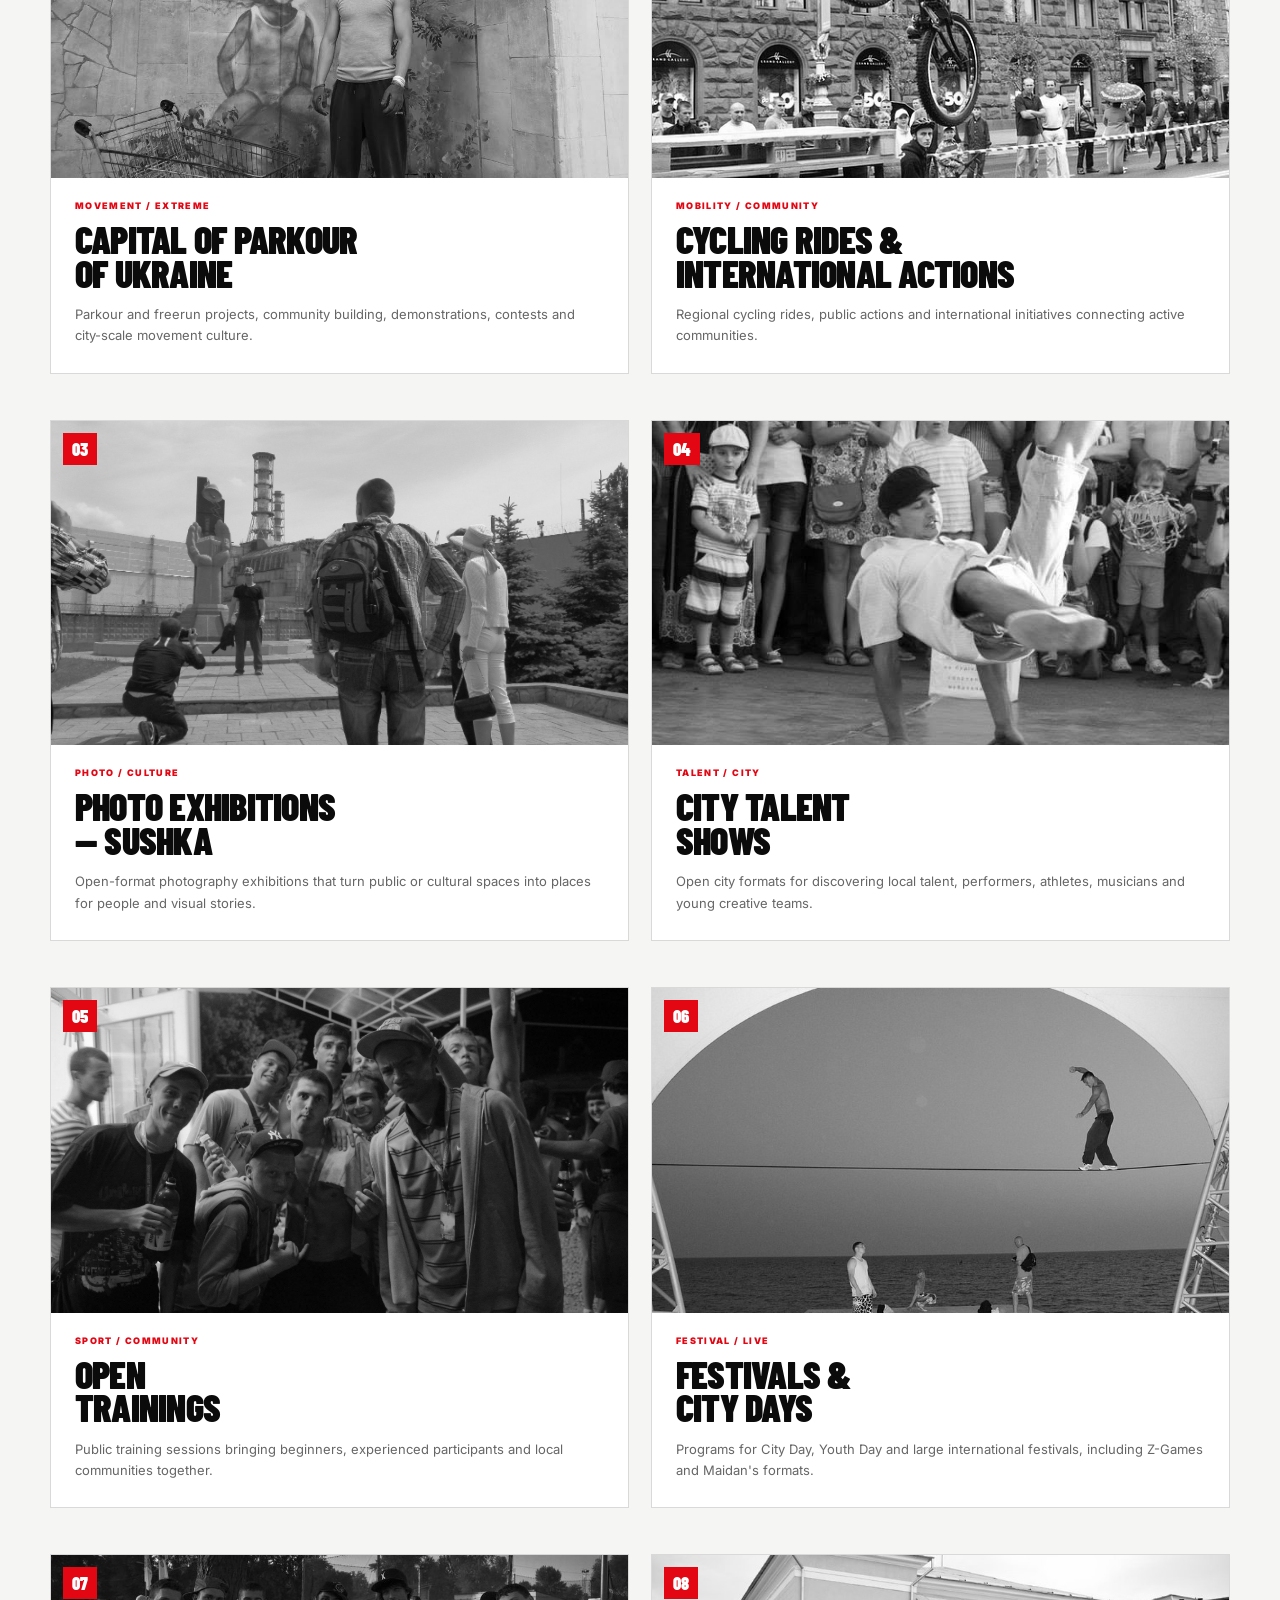
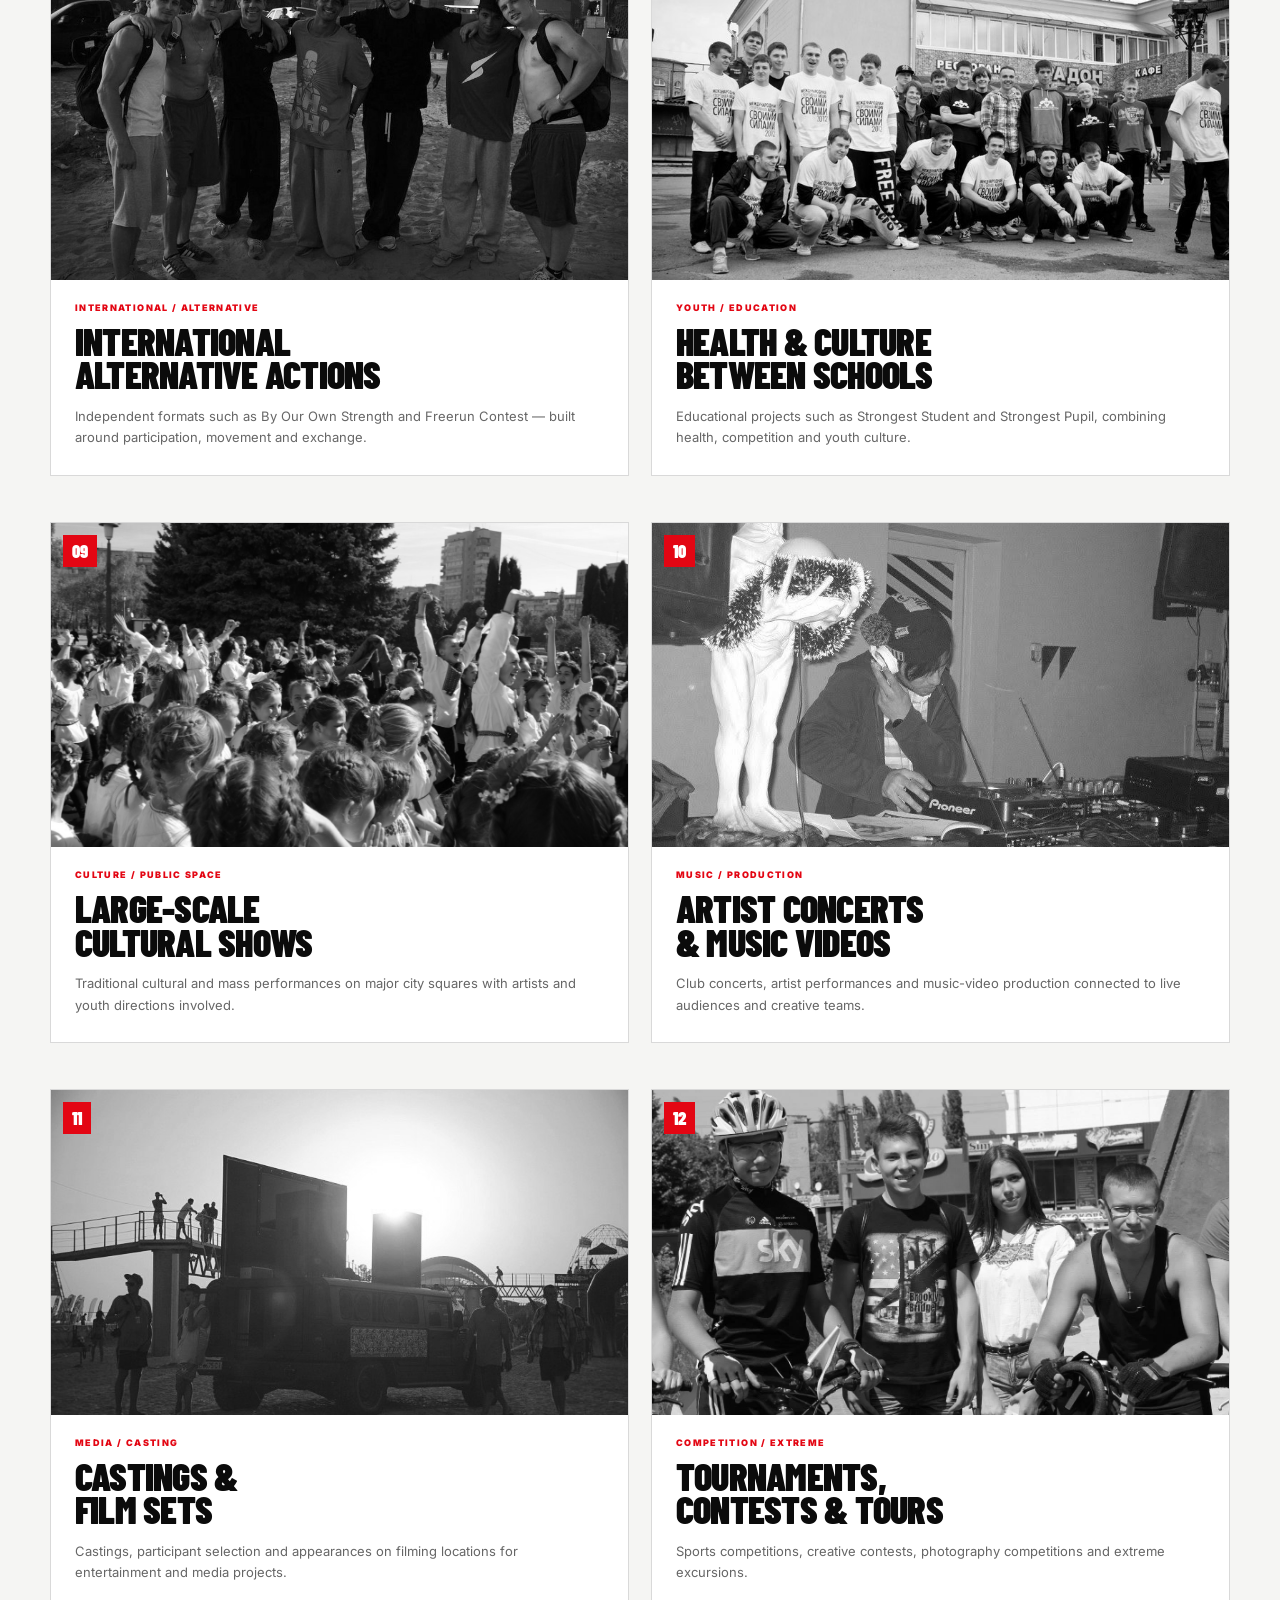
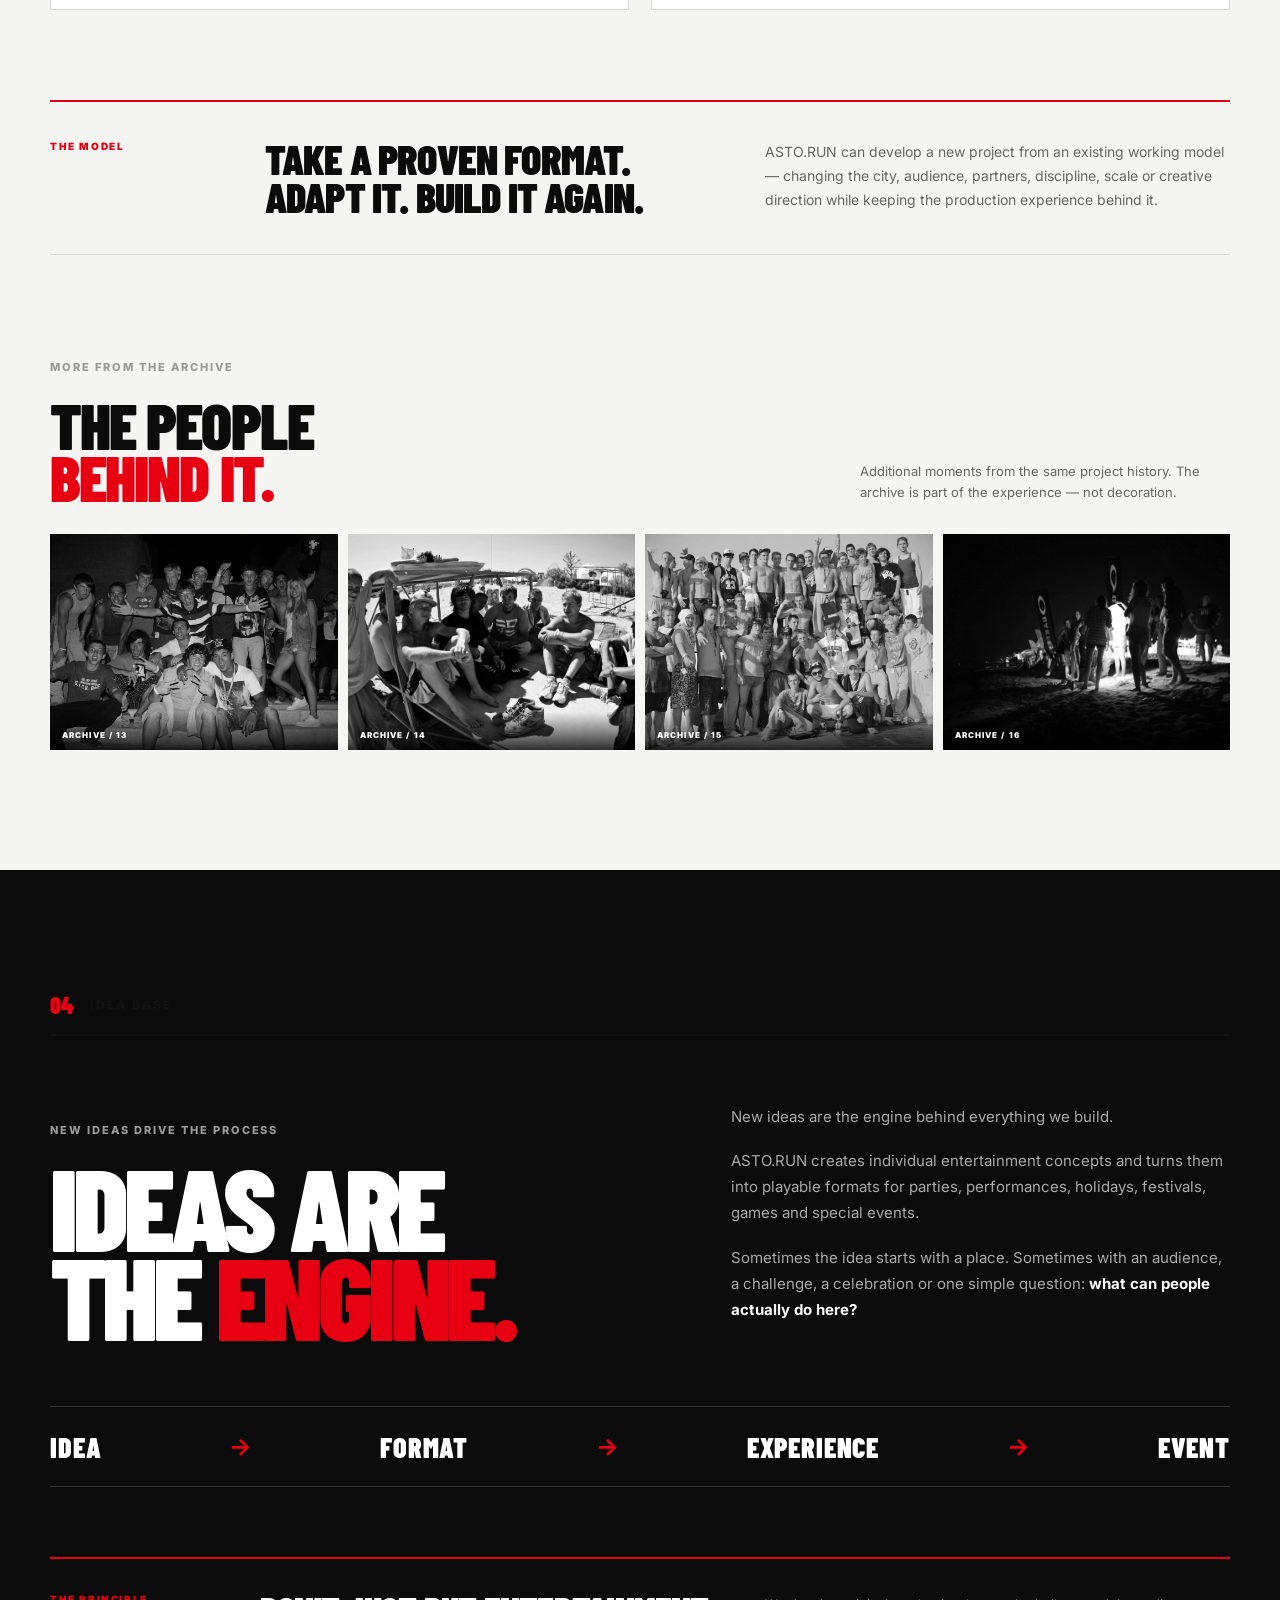
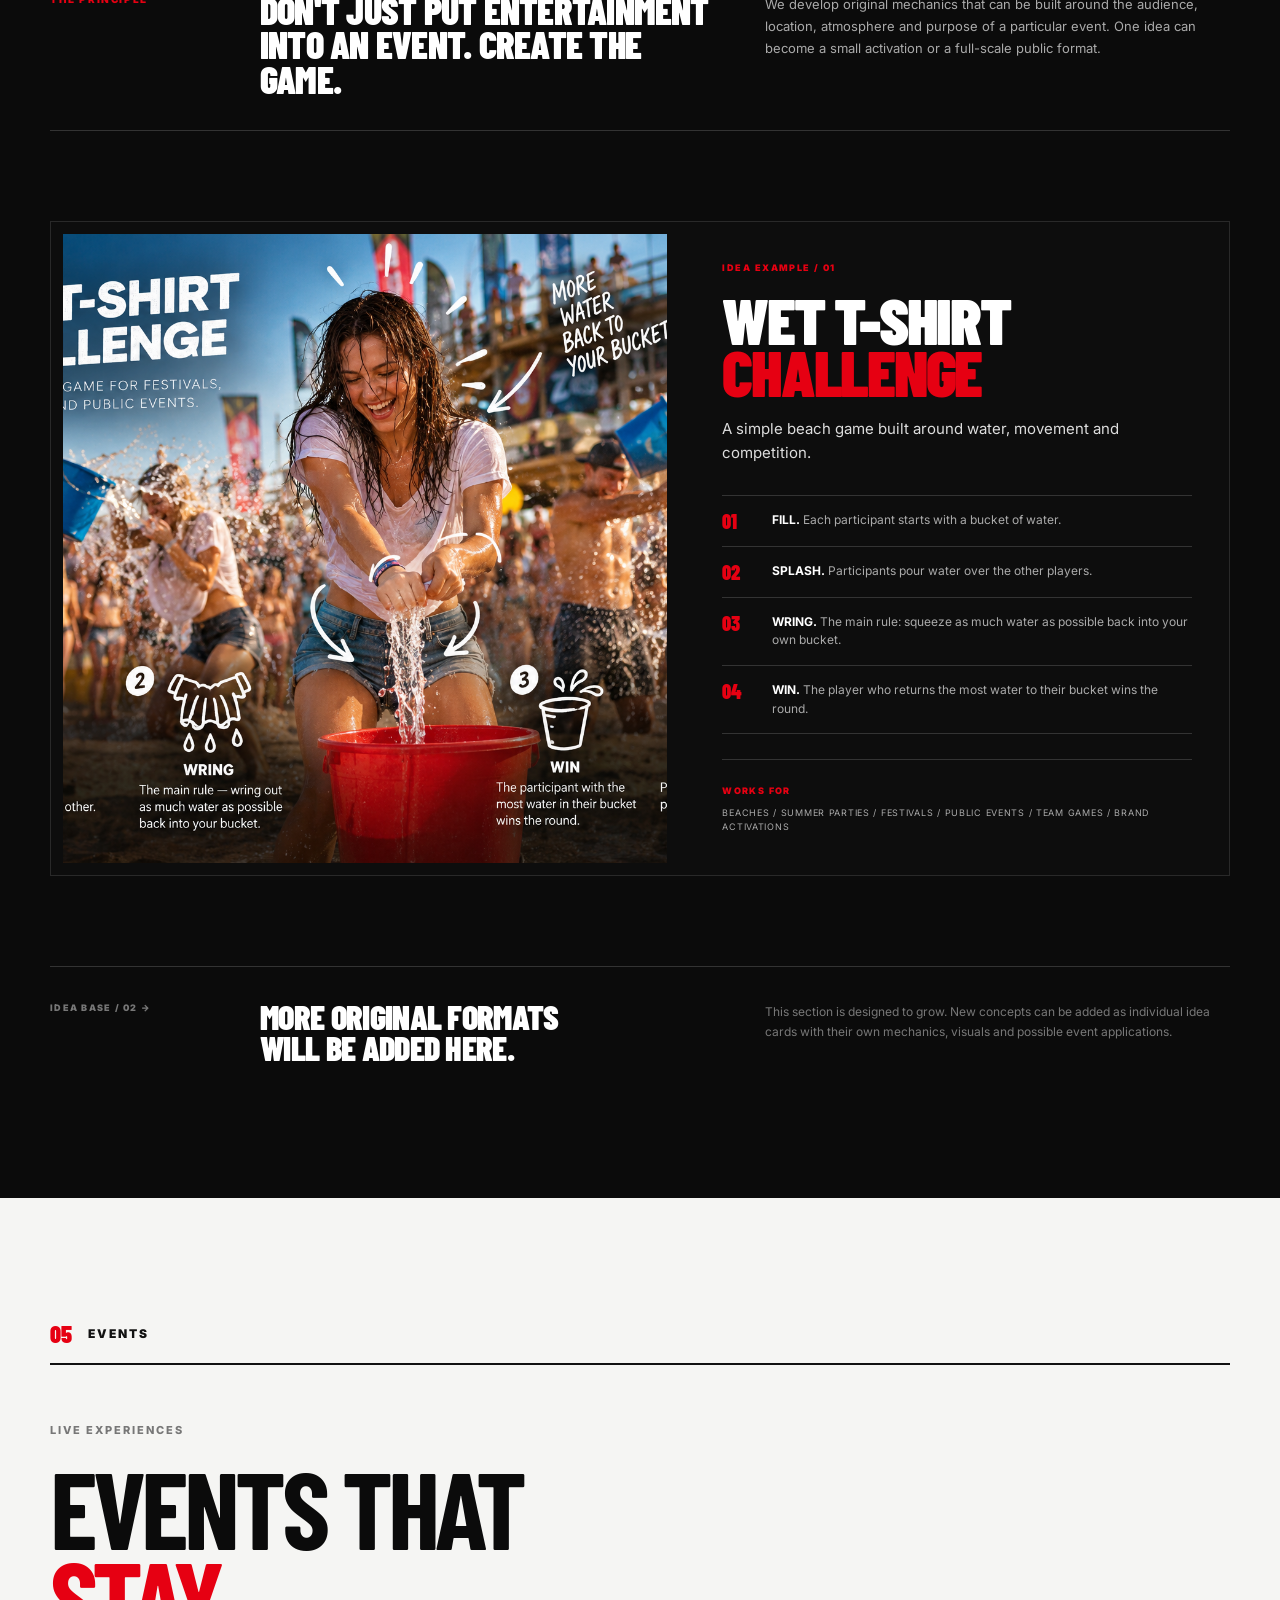
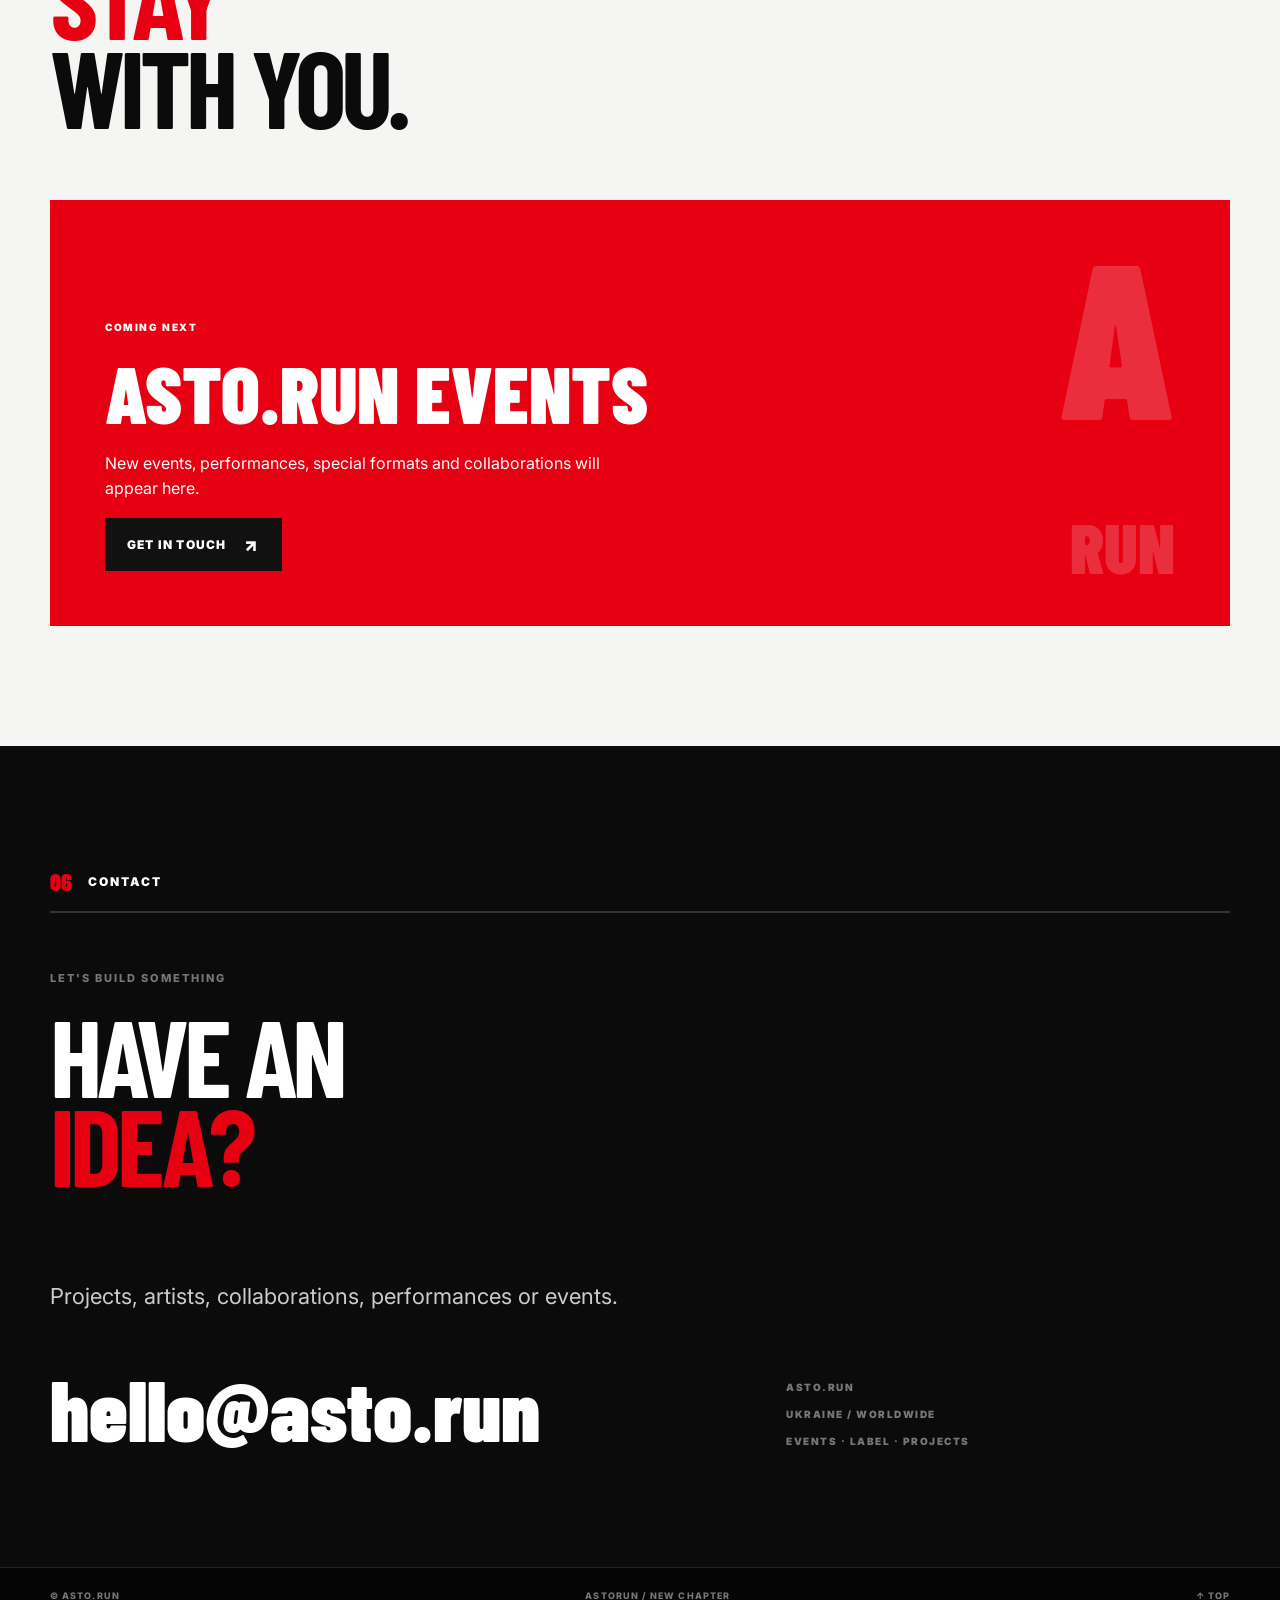
==== commit 2277656a: "Add files via upload" ====
--- a/index.html
+++ b/index.html
@@ -285,27 +285,64 @@
     </div>
   </section>
 
-  <section class="section dark ideas" id="ideas">
-    <div class="container">
-      <div class="section-kicker light"><span>04</span> IDEA BASE</div>
-      <div class="section-head">
-        <p class="eyebrow">THE WORKBENCH</p>
-        <h2>DON'T LET AN<br><span>IDEA</span><br>STAY AN IDEA.</h2>
-      </div>
-      <div class="ideas-layout">
-        <p class="ideas-lead">ASTO.RUN is a place where ideas move from a thought to a real action.</p>
-        <div class="idea-items">
-          <div><b>01</b><span>EVENT FORMAT</span></div>
-          <div><b>02</b><span>ARTIST / MUSIC</span></div>
-          <div><b>03</b><span>VISUAL / CONTENT</span></div>
-          <div><b>04</b><span>BRAND COLLAB</span></div>
-          <div><b>05</b><span>YOUTH CULTURE</span></div>
-        </div>
-      </div>
-    </div>
-  </section>
-
-  <section class="section events" id="events">
+    <section class="section dark ideas" id="ideas">
+    <div class="container">
+      <div class="section-kicker"><span>04</span> IDEA BASE</div>
+
+      <div class="idea-hero">
+        <div>
+          <p class="eyebrow">NEW IDEAS DRIVE THE PROCESS</p>
+          <h2>IDEAS ARE<br>THE <span>ENGINE.</span></h2>
+        </div>
+        <div class="idea-lead">
+          <p>New ideas are the engine behind everything we build.</p>
+          <p>ASTO.RUN creates individual entertainment concepts and turns them into playable formats for parties, performances, holidays, festivals, games and special events.</p>
+          <p>Sometimes the idea starts with a place. Sometimes with an audience, a challenge, a celebration or one simple question: <strong>what can people actually do here?</strong></p>
+        </div>
+      </div>
+
+      <div class="idea-flow">
+        <span>IDEA</span><b>→</b><span>FORMAT</span><b>→</b><span>EXPERIENCE</span><b>→</b><span>EVENT</span>
+      </div>
+
+      <div class="idea-note">
+        <span>THE PRINCIPLE</span>
+        <strong>DON'T JUST PUT ENTERTAINMENT<br>INTO AN EVENT. CREATE THE GAME.</strong>
+        <p>We develop original mechanics that can be built around the audience, location, atmosphere and purpose of a particular event. One idea can become a small activation or a full-scale public format.</p>
+      </div>
+
+      <article class="idea-feature">
+        <div class="idea-feature-media">
+          <img src="idea-wet-tshirt.png" alt="Illustrated example of the Wet T-Shirt Challenge beach game">
+        </div>
+        <div class="idea-feature-copy">
+          <div class="idea-feature-number">IDEA EXAMPLE / 01</div>
+          <h3>WET T-SHIRT<br><span>CHALLENGE</span></h3>
+          <p class="idea-feature-intro">A simple beach game built around water, movement and competition.</p>
+
+          <div class="idea-rules">
+            <div><span>01</span><p><b>FILL.</b> Each participant starts with a bucket of water.</p></div>
+            <div><span>02</span><p><b>SPLASH.</b> Participants pour water over the other players.</p></div>
+            <div><span>03</span><p><b>WRING.</b> The main rule: squeeze as much water as possible back into your own bucket.</p></div>
+            <div><span>04</span><p><b>WIN.</b> The player who returns the most water to their bucket wins the round.</p></div>
+          </div>
+
+          <div class="idea-uses">
+            <span>WORKS FOR</span>
+            <p>BEACHES / SUMMER PARTIES / FESTIVALS / PUBLIC EVENTS / TEAM GAMES / BRAND ACTIVATIONS</p>
+          </div>
+        </div>
+      </article>
+
+      <div class="idea-add">
+        <span>IDEA BASE / 02 →</span>
+        <strong>MORE ORIGINAL FORMATS<br>WILL BE ADDED HERE.</strong>
+        <p>This section is designed to grow. New concepts can be added as individual idea cards with their own mechanics, visuals and possible event applications.</p>
+      </div>
+    </div>
+  </section>
+
+<section class="section events" id="events">
     <div class="container">
       <div class="section-kicker"><span>05</span> EVENTS</div>
       <div class="section-head">
--- a/style.css
+++ b/style.css
@@ -269,3 +269,58 @@
   .project-gallery-head h3{font-size:18vw}
   .project-mini-gallery{grid-template-columns:1fr 1fr;gap:7px}
 }
+
+
+/* V10: IDEA BASE — scalable idea cards */
+.idea-hero{display:grid;grid-template-columns:1.1fr .9fr;gap:70px;align-items:end;padding:10px 0 65px}
+.idea-hero h2{font:900 clamp(72px,9vw,145px)/.78 "Barlow Condensed";letter-spacing:-.045em;margin:0}
+.idea-hero h2 span{color:var(--red)}
+.idea-lead{max-width:520px;color:#aaa;font-size:15px;line-height:1.75}
+.idea-lead p{margin:0 0 18px}
+.idea-lead strong{color:#fff}
+.idea-flow{border-top:1px solid #333;border-bottom:1px solid #333;padding:25px 0;display:flex;align-items:center;justify-content:space-between;gap:20px;margin-bottom:70px}
+.idea-flow span{font:900 28px/1 "Barlow Condensed";letter-spacing:.03em;color:#fff}
+.idea-flow b{color:var(--red);font-size:24px}
+.idea-note{display:grid;grid-template-columns:170px 1fr 1fr;gap:40px;padding:34px 0;border-top:2px solid var(--red);border-bottom:1px solid #333;margin-bottom:90px;align-items:start}
+.idea-note>span{font-size:10px;font-weight:900;letter-spacing:.16em;color:var(--red)}
+.idea-note strong{font:900 38px/.9 "Barlow Condensed";letter-spacing:-.02em}
+.idea-note p{font-size:13px;line-height:1.7;color:#aaa;margin:0}
+.idea-feature{display:grid;grid-template-columns:1.1fr .9fr;gap:55px;background:#0d0d0d;border:1px solid #292929;padding:12px;margin-bottom:90px}
+.idea-feature-media{min-width:0;display:flex;align-items:stretch}
+.idea-feature-media img{display:block;width:100%;height:100%;min-height:460px;object-fit:cover}
+.idea-feature-copy{padding:28px 25px 30px 0}
+.idea-feature-number{font-size:9px;font-weight:900;letter-spacing:.16em;color:var(--red);margin-bottom:20px}
+.idea-feature h3{font:900 65px/.8 "Barlow Condensed";letter-spacing:-.035em;margin:0 0 20px}
+.idea-feature h3 span{color:var(--red)}
+.idea-feature-intro{font-size:15px;line-height:1.6;color:#ddd;margin:0 0 30px;max-width:440px}
+.idea-rules{border-top:1px solid #333}
+.idea-rules>div{display:grid;grid-template-columns:38px 1fr;gap:12px;padding:15px 0;border-bottom:1px solid #333}
+.idea-rules span{font:900 20px/1 "Barlow Condensed";color:var(--red)}
+.idea-rules p{font-size:12px;line-height:1.55;color:#aaa;margin:0}
+.idea-rules b{color:#fff}
+.idea-uses{margin-top:25px;padding-top:18px;border-top:1px solid #333}
+.idea-uses span{font-size:9px;font-weight:900;letter-spacing:.15em;color:var(--red)}
+.idea-uses p{font-size:9px;line-height:1.5;letter-spacing:.08em;color:#aaa;margin:8px 0 0}
+.idea-add{display:grid;grid-template-columns:170px 1fr 1fr;gap:40px;padding:35px 0 15px;border-top:1px solid #333}
+.idea-add>span{font-size:9px;font-weight:900;letter-spacing:.14em;color:#777}
+.idea-add strong{font:900 34px/.9 "Barlow Condensed";letter-spacing:-.02em}
+.idea-add p{font-size:12px;line-height:1.65;color:#777;margin:0}
+@media(max-width:900px){
+  .idea-hero{grid-template-columns:1fr;gap:35px}
+  .idea-flow{flex-wrap:wrap;justify-content:flex-start}
+  .idea-note,.idea-add{grid-template-columns:1fr;gap:18px}
+  .idea-feature{grid-template-columns:1fr;gap:0;padding:8px}
+  .idea-feature-media img{min-height:0;aspect-ratio:16/9}
+  .idea-feature-copy{padding:28px 18px 25px}
+}
+@media(max-width:700px){
+  .idea-hero h2{font-size:22vw}
+  .idea-flow{gap:12px}
+  .idea-flow span{font-size:22px}
+  .idea-flow b{font-size:18px}
+  .idea-note{margin-bottom:65px}
+  .idea-note strong{font-size:32px}
+  .idea-feature{margin-bottom:65px}
+  .idea-feature h3{font-size:54px}
+  .idea-add strong{font-size:30px}
+}
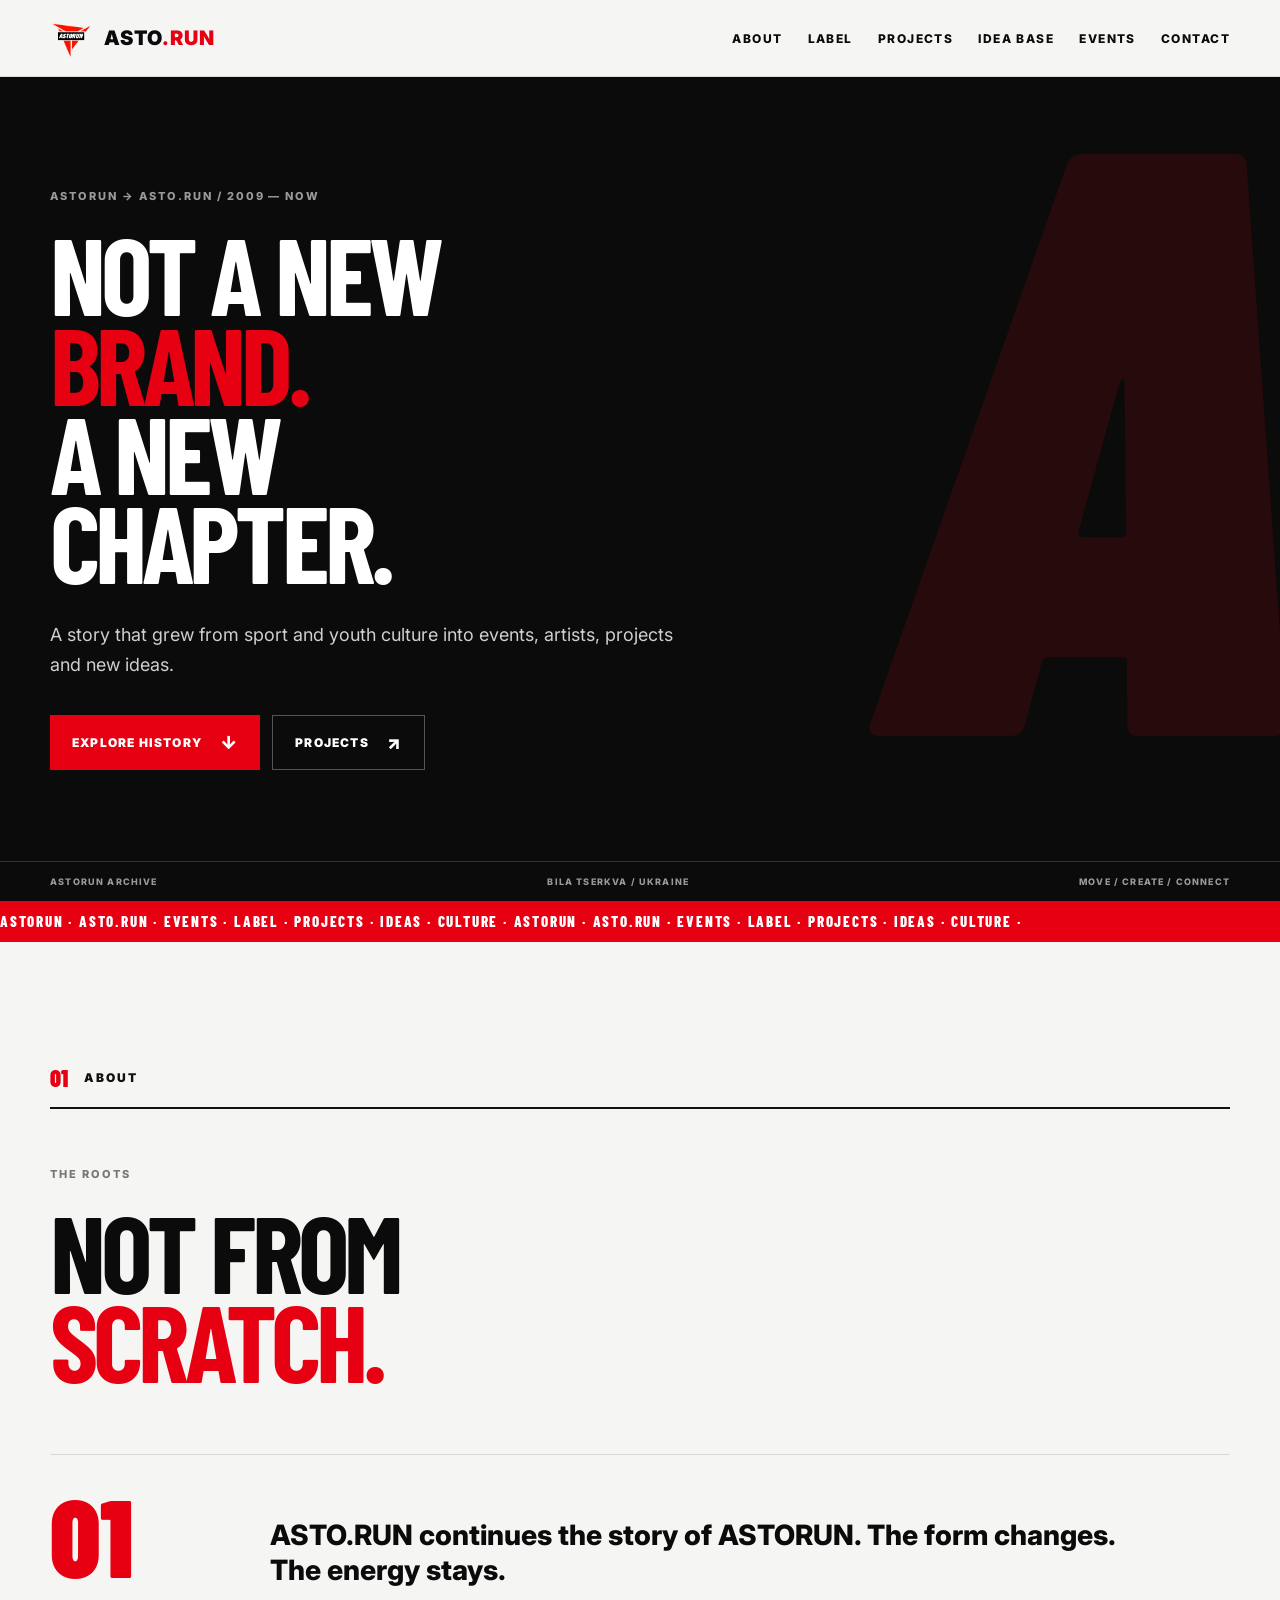
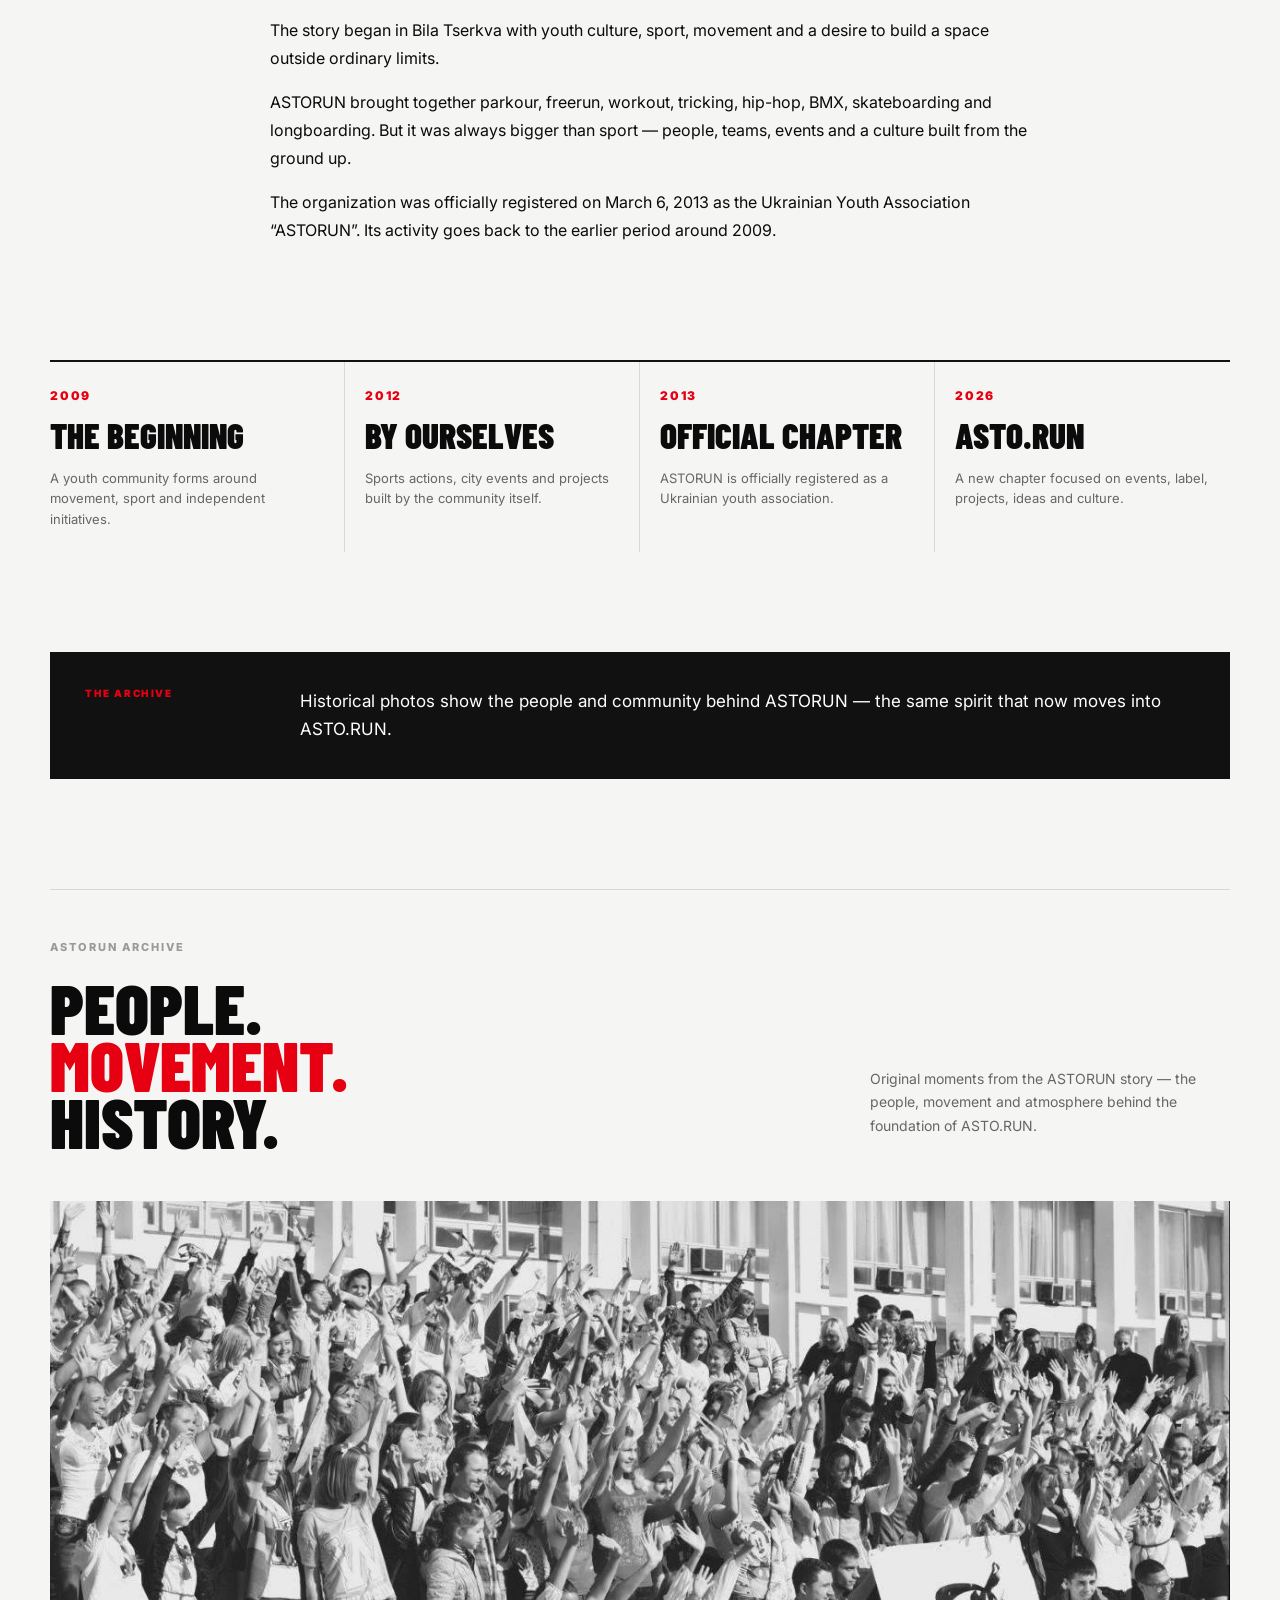
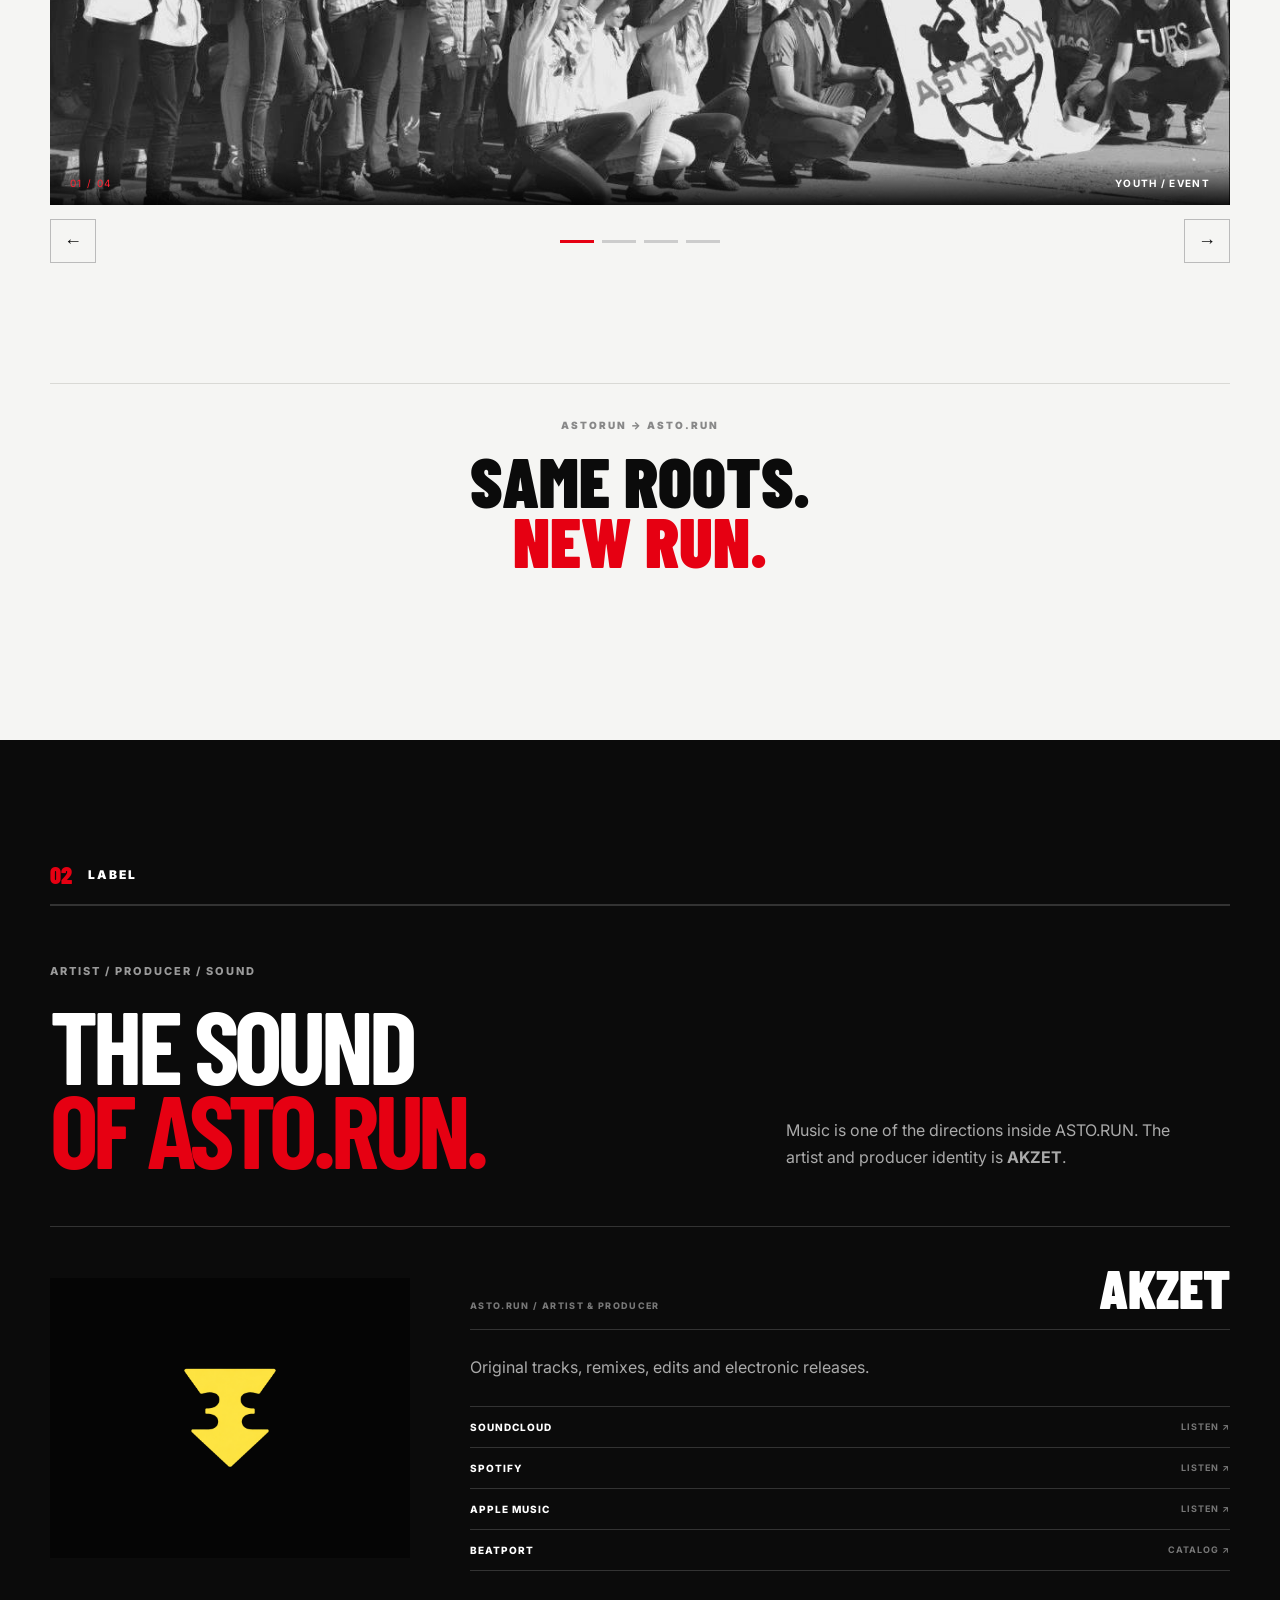
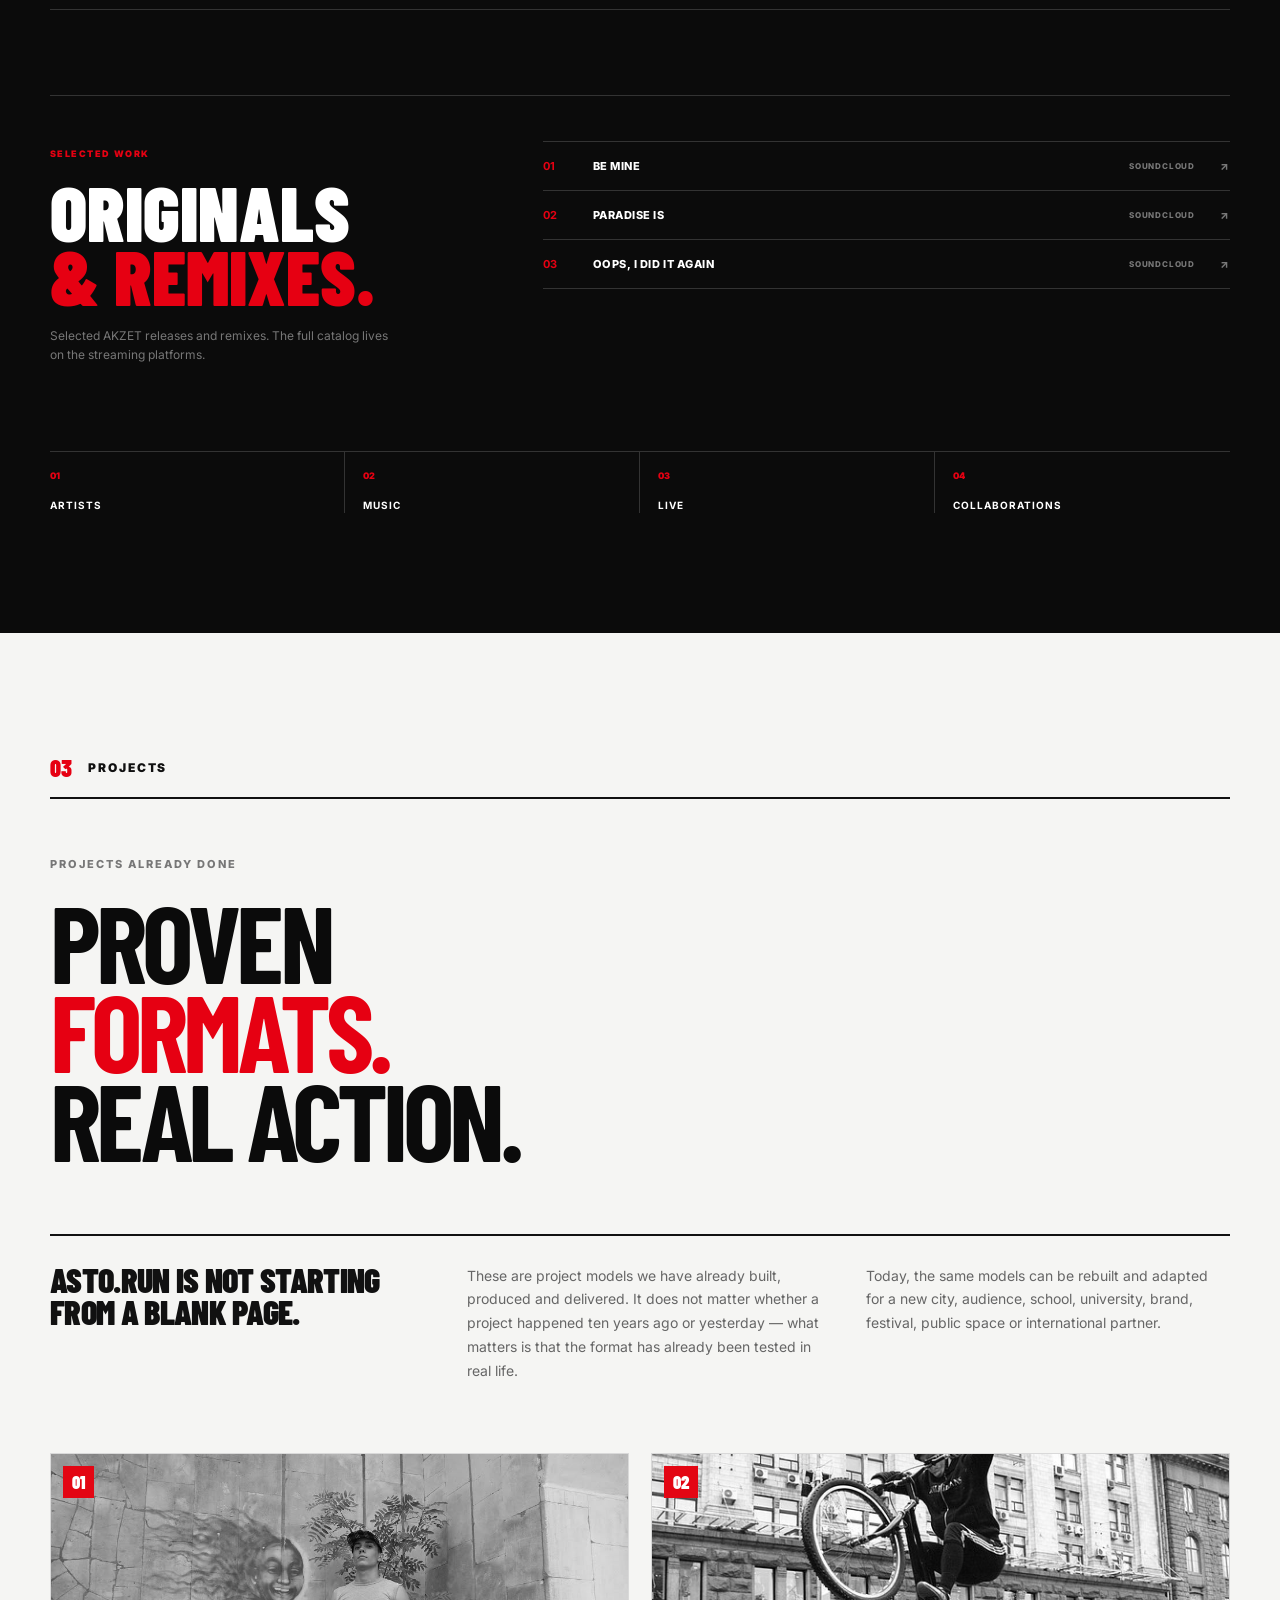
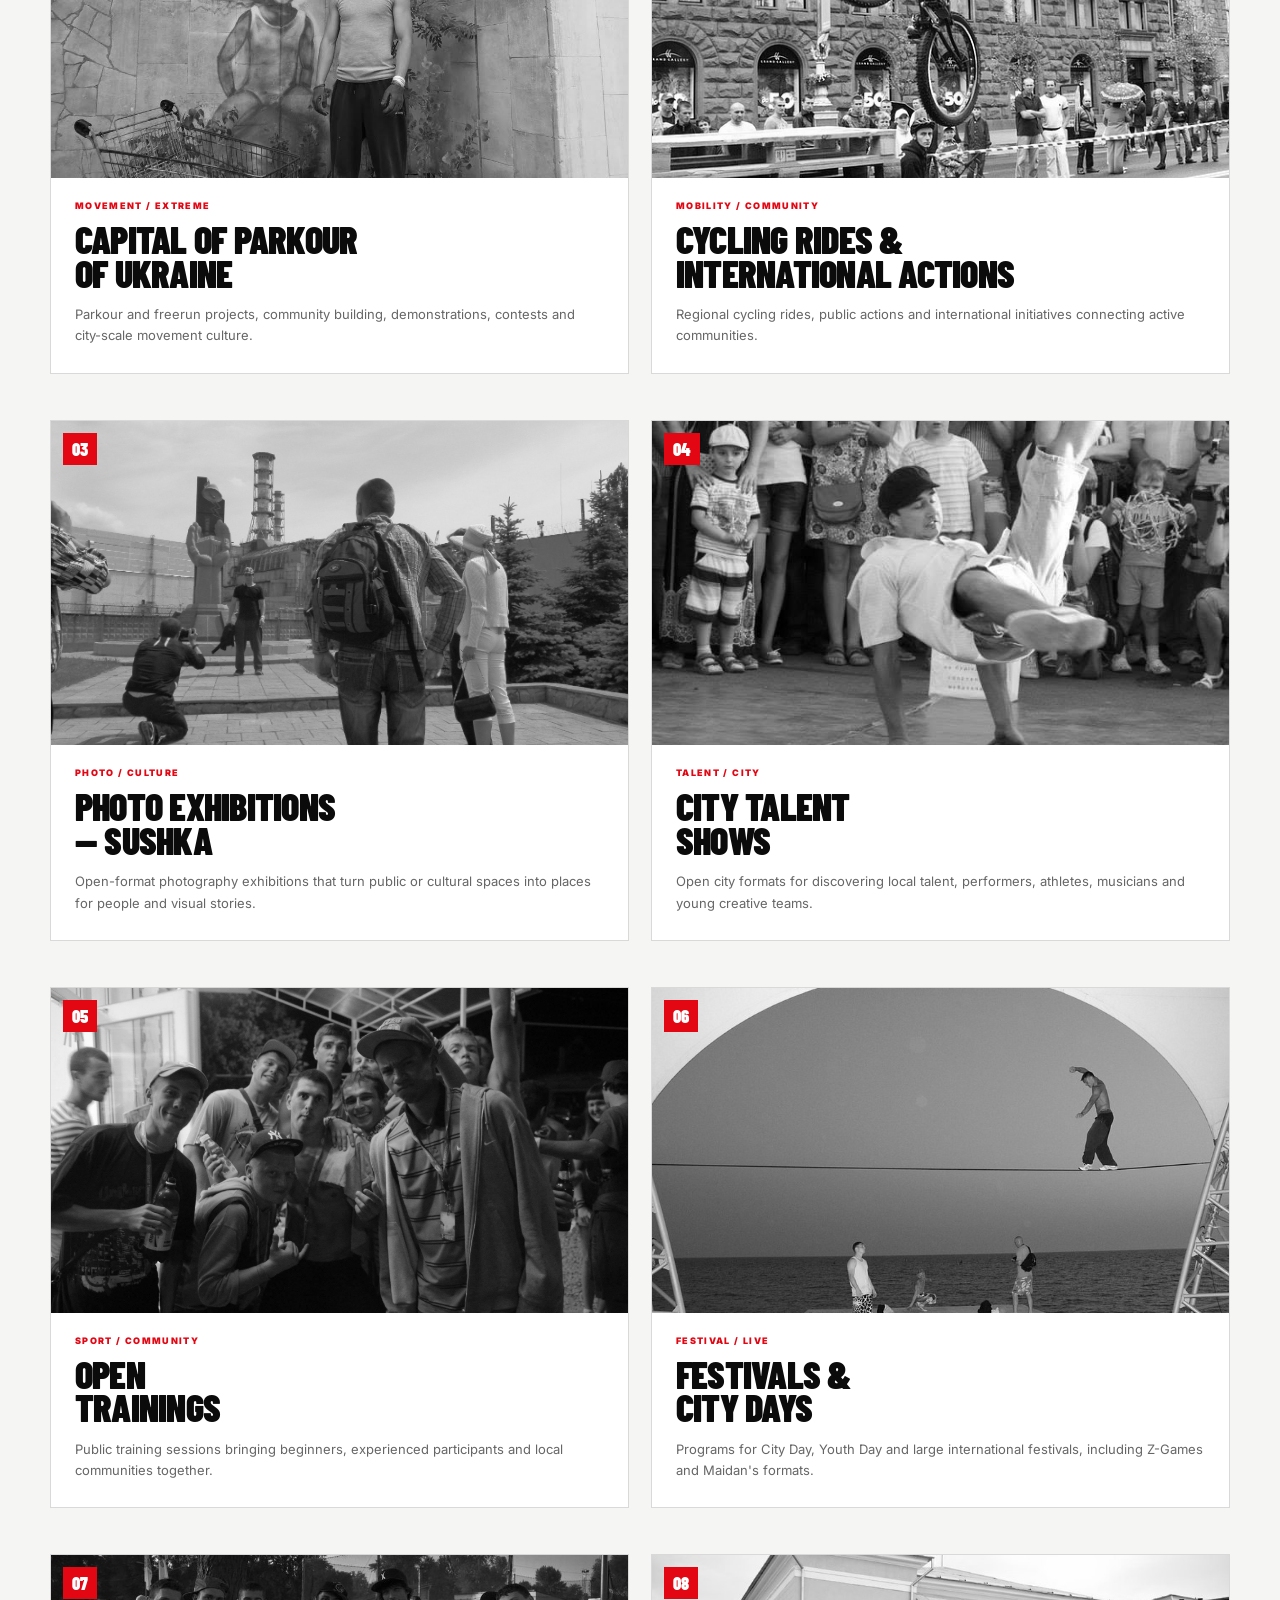
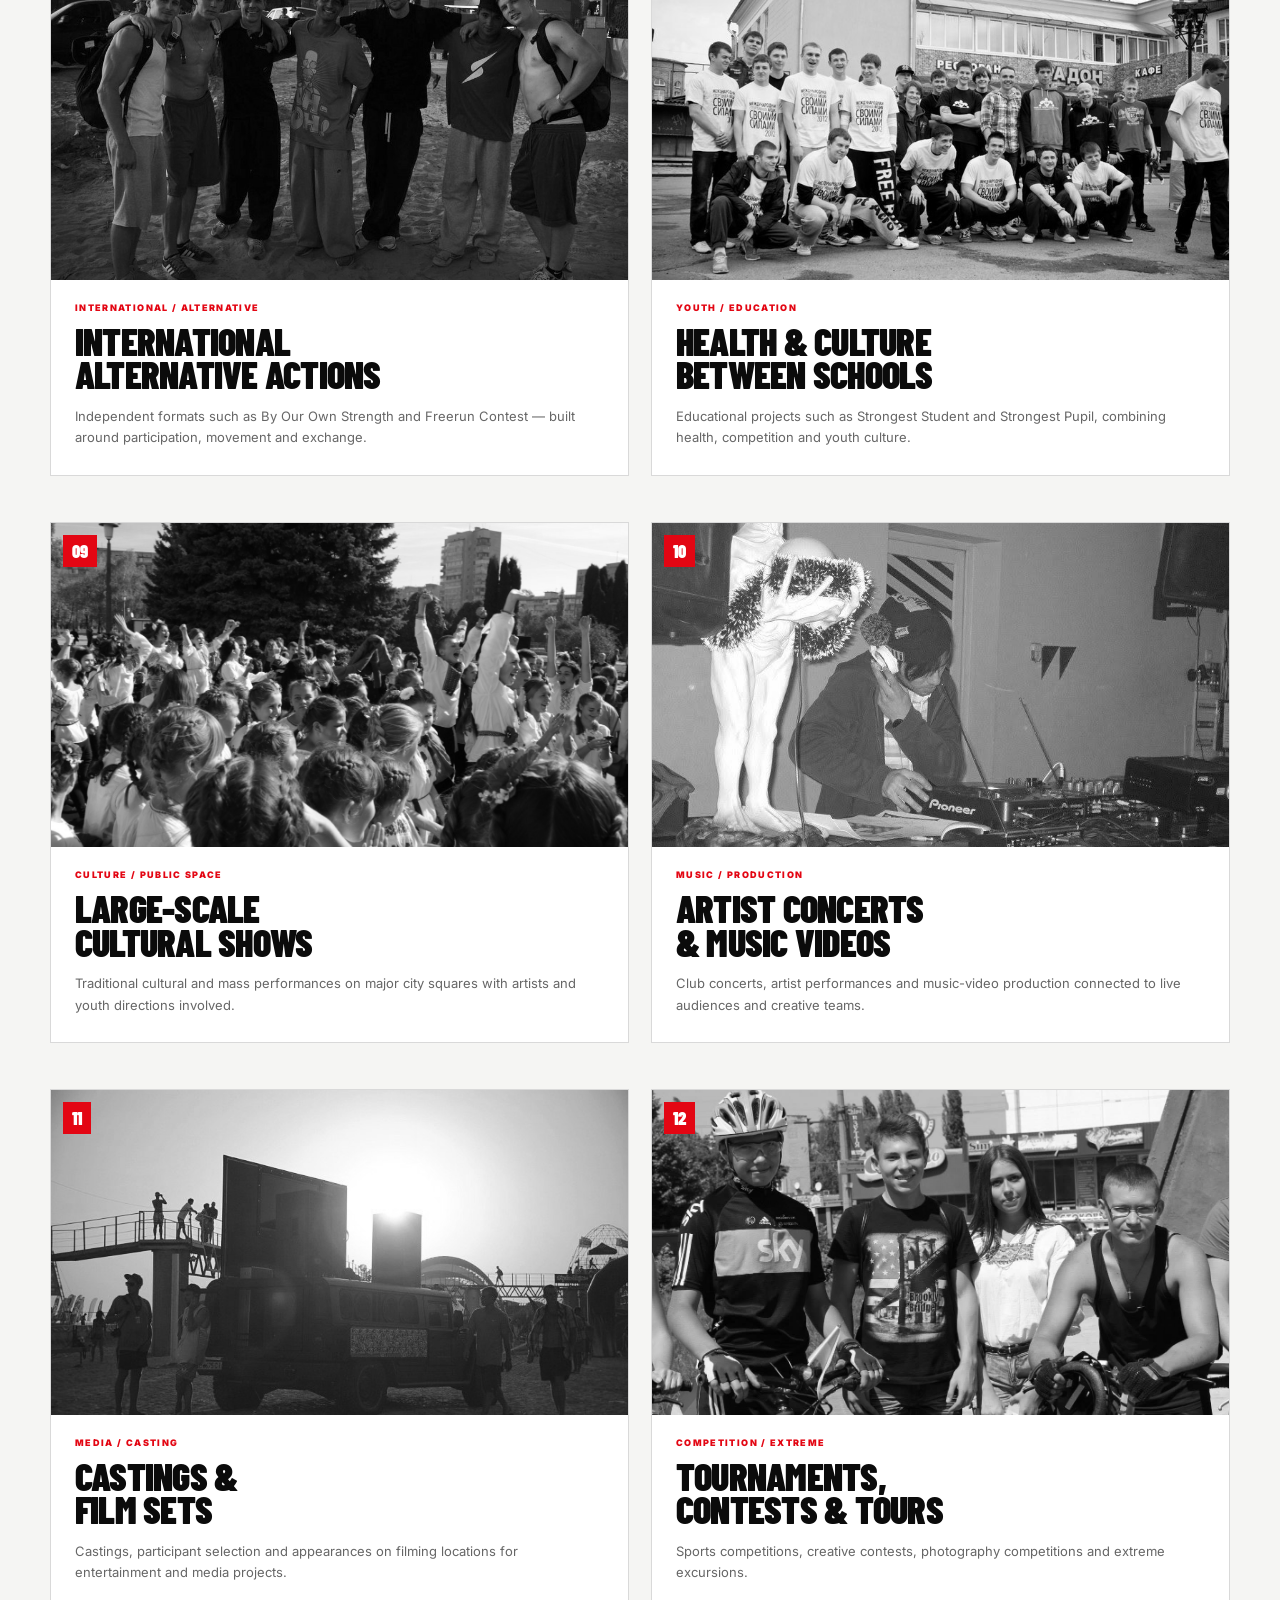
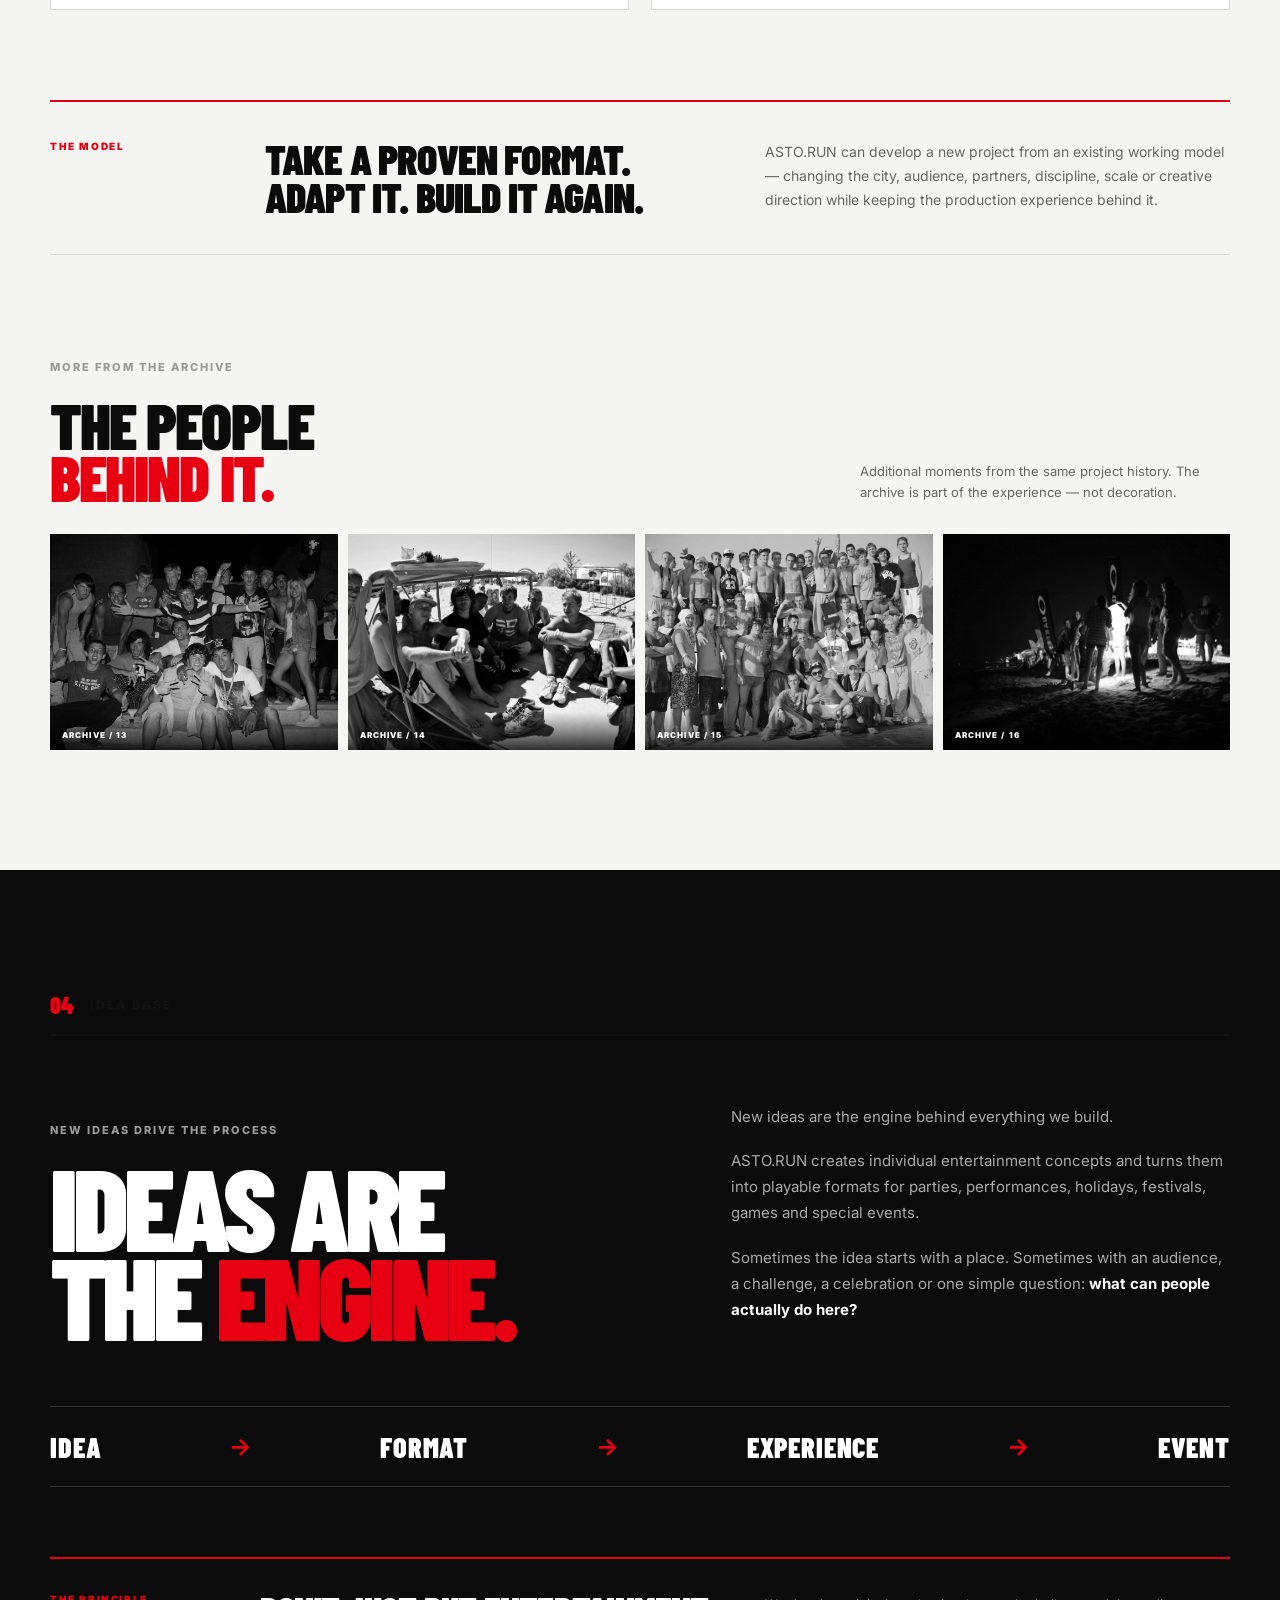
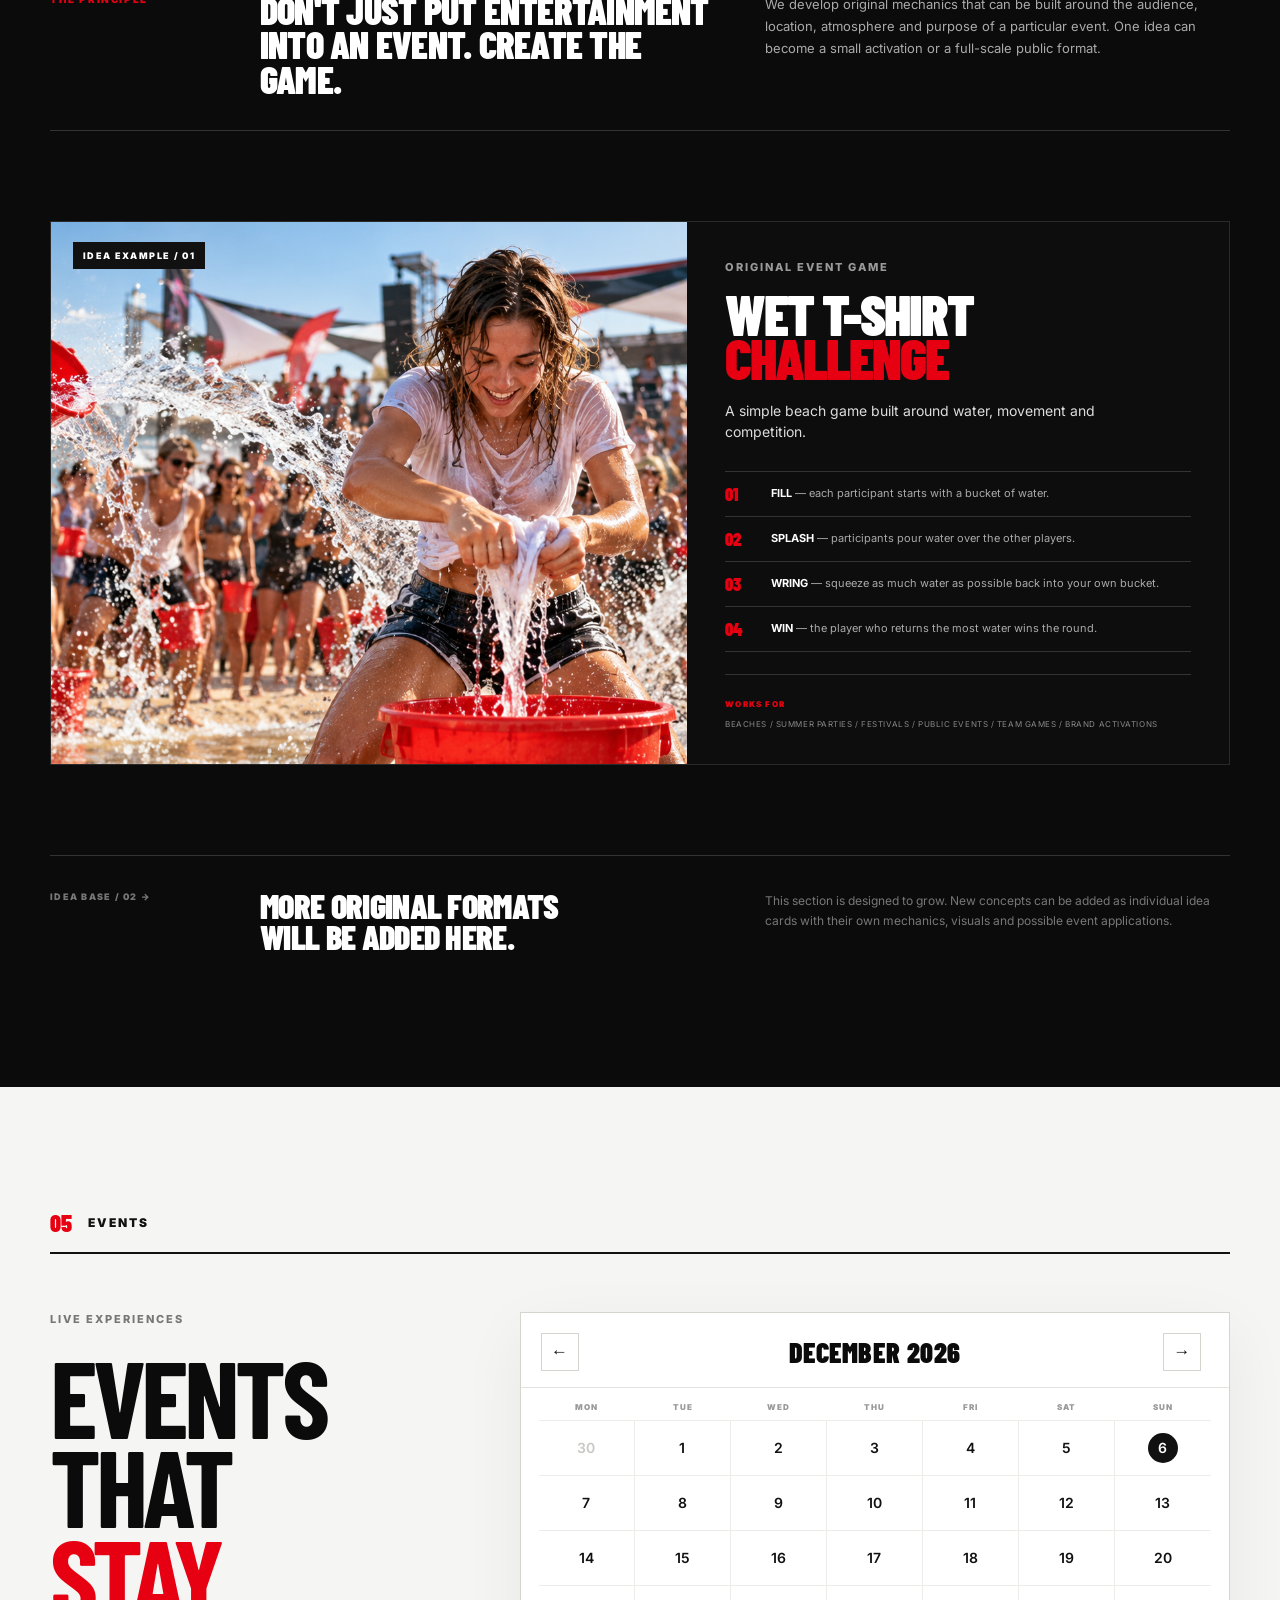
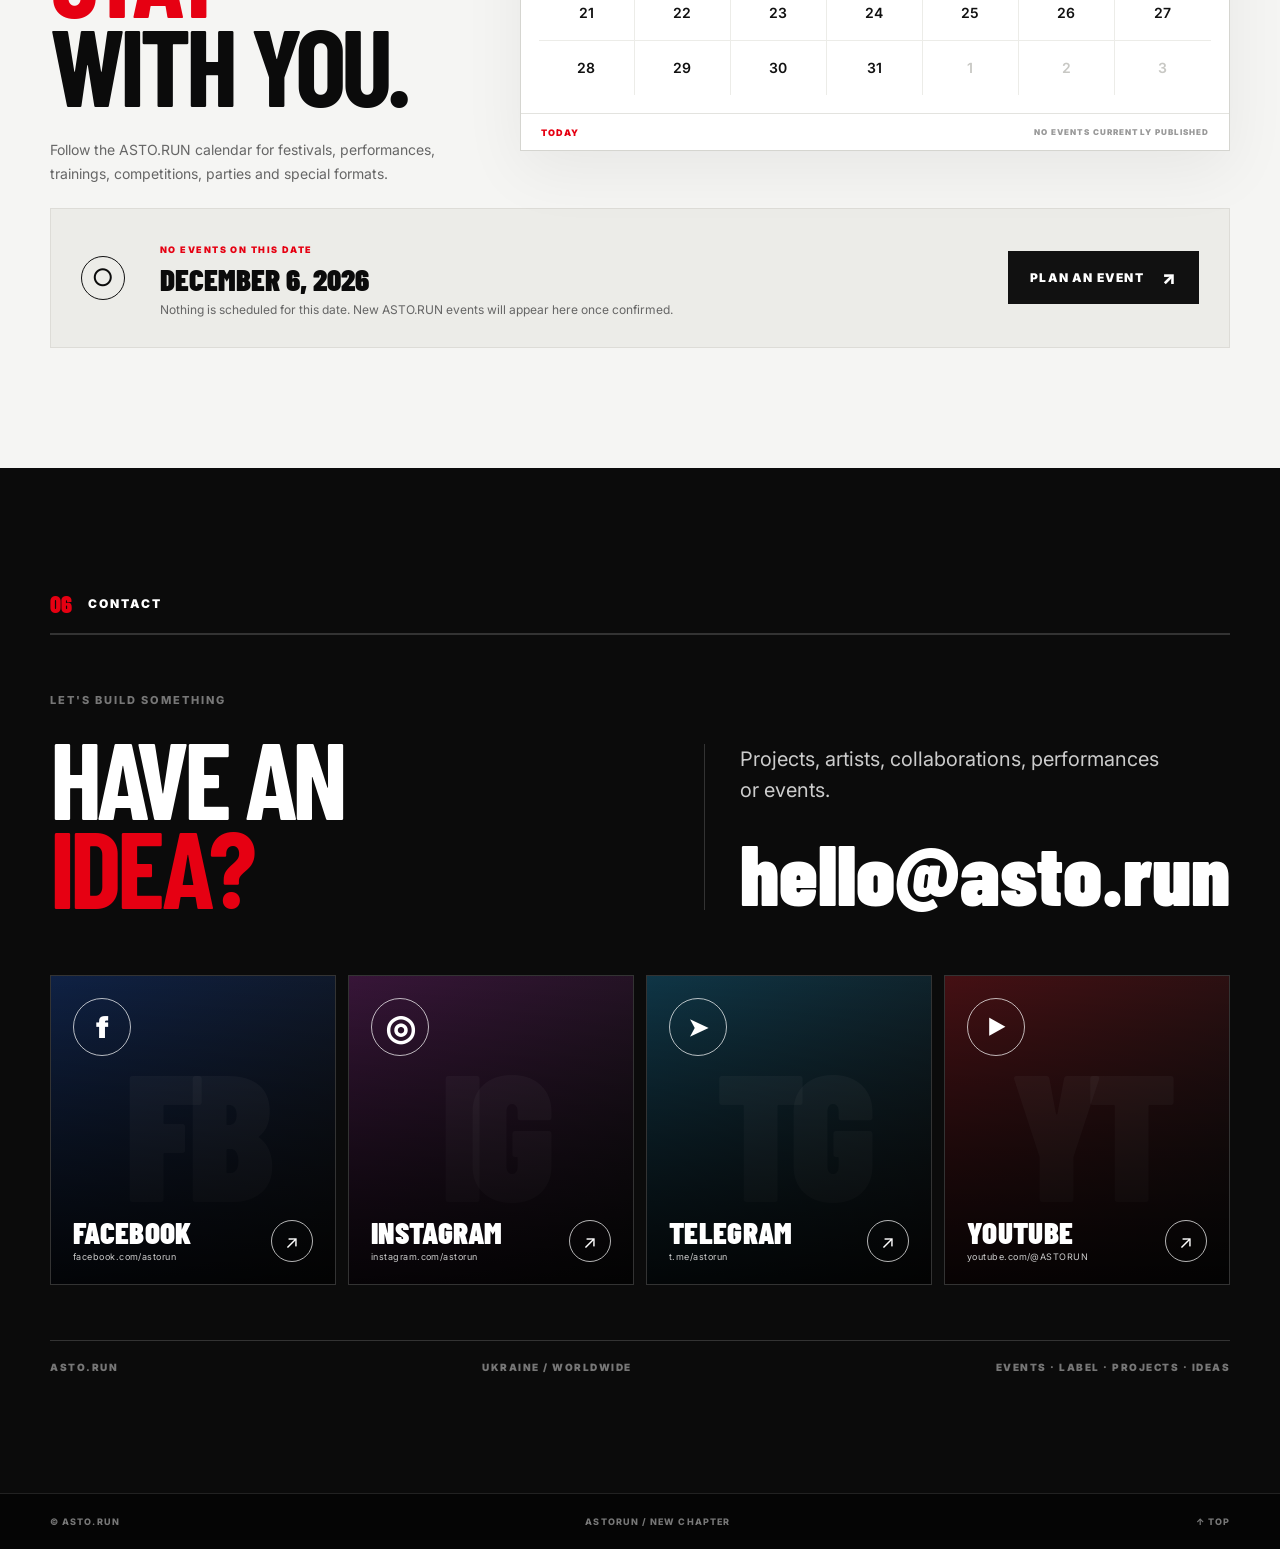
==== commit 4a6415bb: "Add files via upload" ====
--- a/index.html
+++ b/index.html
@@ -313,18 +313,20 @@
 
       <article class="idea-feature">
         <div class="idea-feature-media">
-          <img src="idea-wet-tshirt.png" alt="Illustrated example of the Wet T-Shirt Challenge beach game">
-        </div>
+          <img src="idea-wet-tshirt.png" alt="Beach water game with participants pouring water and wringing wet shirts into buckets">
+          <div class="idea-feature-media-label">IDEA EXAMPLE / 01</div>
+        </div>
+
         <div class="idea-feature-copy">
-          <div class="idea-feature-number">IDEA EXAMPLE / 01</div>
+          <p class="eyebrow">ORIGINAL EVENT GAME</p>
           <h3>WET T-SHIRT<br><span>CHALLENGE</span></h3>
           <p class="idea-feature-intro">A simple beach game built around water, movement and competition.</p>
 
           <div class="idea-rules">
-            <div><span>01</span><p><b>FILL.</b> Each participant starts with a bucket of water.</p></div>
-            <div><span>02</span><p><b>SPLASH.</b> Participants pour water over the other players.</p></div>
-            <div><span>03</span><p><b>WRING.</b> The main rule: squeeze as much water as possible back into your own bucket.</p></div>
-            <div><span>04</span><p><b>WIN.</b> The player who returns the most water to their bucket wins the round.</p></div>
+            <div><span>01</span><p><b>FILL</b> — each participant starts with a bucket of water.</p></div>
+            <div><span>02</span><p><b>SPLASH</b> — participants pour water over the other players.</p></div>
+            <div><span>03</span><p><b>WRING</b> — squeeze as much water as possible back into your own bucket.</p></div>
+            <div><span>04</span><p><b>WIN</b> — the player who returns the most water wins the round.</p></div>
           </div>
 
           <div class="idea-uses">
@@ -345,13 +347,39 @@
 <section class="section events" id="events">
     <div class="container">
       <div class="section-kicker"><span>05</span> EVENTS</div>
-      <div class="section-head">
-        <p class="eyebrow">LIVE EXPERIENCES</p>
-        <h2>EVENTS THAT<br><span>STAY</span><br>WITH YOU.</h2>
-      </div>
-      <div class="event-card">
-        <div><span class="status">COMING NEXT</span><h3>ASTO.RUN EVENTS</h3><p>New events, performances, special formats and collaborations will appear here.</p><a class="btn" href="#contact">GET IN TOUCH <span>↗</span></a></div>
-        <div class="event-symbol">A<br><span>RUN</span></div>
+      <div class="events-intro">
+        <div class="section-head events-head">
+          <p class="eyebrow">LIVE EXPERIENCES</p>
+          <h2>EVENTS THAT<br><span>STAY</span><br>WITH YOU.</h2>
+          <p class="events-copy">Follow the ASTO.RUN calendar for festivals, performances, trainings, competitions, parties and special formats.</p>
+        </div>
+        <div class="calendar-wrap" aria-label="ASTO.RUN event calendar">
+          <div class="calendar-card">
+            <div class="calendar-top">
+              <button class="calendar-nav" id="calendar-prev" type="button" aria-label="Previous month">←</button>
+              <div class="calendar-month" id="calendar-month">OCTOBER 2026</div>
+              <button class="calendar-nav" id="calendar-next" type="button" aria-label="Next month">→</button>
+            </div>
+            <div class="calendar-weekdays" aria-hidden="true">
+              <span>MON</span><span>TUE</span><span>WED</span><span>THU</span><span>FRI</span><span>SAT</span><span>SUN</span>
+            </div>
+            <div class="calendar-grid" id="calendar-grid"></div>
+            <div class="calendar-footer">
+              <button class="calendar-today" id="calendar-today" type="button">TODAY</button>
+              <span>NO EVENTS CURRENTLY PUBLISHED</span>
+            </div>
+          </div>
+        </div>
+      </div>
+
+      <div class="event-status-card" id="calendar-status" aria-live="polite">
+        <div class="event-status-icon" aria-hidden="true">○</div>
+        <div>
+          <span class="status">NO UPCOMING EVENTS</span>
+          <h3>NOTHING SCHEDULED YET.</h3>
+          <p>At the moment there are no planned ASTO.RUN events. New dates will appear in this calendar as soon as they are confirmed.</p>
+        </div>
+        <a class="btn" href="#contact">PLAN AN EVENT <span>↗</span></a>
       </div>
     </div>
   </section>
@@ -359,23 +387,48 @@
   <section class="section contact dark" id="contact">
     <div class="container">
       <div class="section-kicker light"><span>06</span> CONTACT</div>
-      <div class="section-head">
-        <p class="eyebrow">LET'S BUILD SOMETHING</p>
-        <h2>HAVE AN<br><span>IDEA?</span></h2>
-      </div>
-      <div class="contact-grid">
-        <div>
-          <p class="contact-lead">Projects, artists, collaborations, performances or events.</p>
+      <div class="contact-head">
+        <div class="section-head">
+          <p class="eyebrow">LET'S BUILD SOMETHING</p>
+          <h2>HAVE AN<br><span>IDEA?</span></h2>
+        </div>
+        <div class="contact-copy">
+          <p>Projects, artists, collaborations, performances or events.</p>
           <a class="contact-email" href="mailto:hello@asto.run">hello@asto.run</a>
         </div>
-        <div class="contact-meta">
-          <span>ASTO.RUN</span>
-          <span>UKRAINE / WORLDWIDE</span>
-          <span>EVENTS · LABEL · PROJECTS</span>
-        </div>
-      </div>
-    </div>
-  </section>
+      </div>
+
+      <div class="social-grid" aria-label="ASTO.RUN social links">
+        <a class="social-card social-facebook" href="https://www.facebook.com/astorun" target="_blank" rel="noopener" aria-label="ASTORUN on Facebook">
+          <span class="social-bg">FB</span>
+          <span class="social-icon social-icon-fb">f</span>
+          <span class="social-card-bottom"><strong>FACEBOOK</strong><small>facebook.com/astorun</small><b>↗</b></span>
+        </a>
+        <a class="social-card social-instagram" href="https://www.instagram.com/astorun/" target="_blank" rel="noopener" aria-label="ASTORUN on Instagram">
+          <span class="social-bg">IG</span>
+          <span class="social-icon social-icon-ig">◎</span>
+          <span class="social-card-bottom"><strong>INSTAGRAM</strong><small>instagram.com/astorun</small><b>↗</b></span>
+        </a>
+        <a class="social-card social-telegram" href="https://t.me/astorun" target="_blank" rel="noopener" aria-label="ASTORUN on Telegram">
+          <span class="social-bg">TG</span>
+          <span class="social-icon social-icon-tg">➤</span>
+          <span class="social-card-bottom"><strong>TELEGRAM</strong><small>t.me/astorun</small><b>↗</b></span>
+        </a>
+        <a class="social-card social-youtube" href="https://www.youtube.com/@ASTORUN" target="_blank" rel="noopener" aria-label="ASTORUN on YouTube">
+          <span class="social-bg">YT</span>
+          <span class="social-icon social-icon-yt">▶</span>
+          <span class="social-card-bottom"><strong>YOUTUBE</strong><small>youtube.com/@ASTORUN</small><b>↗</b></span>
+        </a>
+      </div>
+
+      <div class="contact-meta contact-meta-wide">
+        <span>ASTO.RUN</span>
+        <span>UKRAINE / WORLDWIDE</span>
+        <span>EVENTS · LABEL · PROJECTS · IDEAS</span>
+      </div>
+    </div>
+  </section>
+
 </main>
 
 <footer>
@@ -437,6 +490,101 @@
     });
 
     showSlide(0);
+
+    // Interactive event calendar — ready for future event dates.
+    const calendarGrid = document.getElementById('calendar-grid');
+    const calendarMonth = document.getElementById('calendar-month');
+    const calendarStatus = document.getElementById('calendar-status');
+    const calendarPrev = document.getElementById('calendar-prev');
+    const calendarNext = document.getElementById('calendar-next');
+    const calendarToday = document.getElementById('calendar-today');
+
+    if (calendarGrid && calendarMonth) {
+      const today = new Date();
+      let calendarDate = new Date(today.getFullYear(), today.getMonth(), 1);
+      const events = {};
+
+      const pad = n => String(n).padStart(2, '0');
+      const keyFor = date => `${date.getFullYear()}-${pad(date.getMonth()+1)}-${pad(date.getDate())}`;
+      const monthLabel = new Intl.DateTimeFormat('en-US', { month: 'long', year: 'numeric' });
+
+      function renderCalendar() {
+        const year = calendarDate.getFullYear();
+        const month = calendarDate.getMonth();
+        calendarMonth.textContent = monthLabel.format(calendarDate).toUpperCase();
+        calendarGrid.innerHTML = '';
+
+        const firstDay = new Date(year, month, 1);
+        const offset = (firstDay.getDay() + 6) % 7;
+        const daysInMonth = new Date(year, month + 1, 0).getDate();
+        const prevDays = new Date(year, month, 0).getDate();
+        const totalCells = Math.ceil((offset + daysInMonth) / 7) * 7;
+
+        for (let i = 0; i < totalCells; i++) {
+          const dayNumber = i - offset + 1;
+          const cell = document.createElement('button');
+          cell.type = 'button';
+          cell.className = 'calendar-day';
+
+          let date;
+          if (dayNumber < 1) {
+            const d = prevDays + dayNumber;
+            date = new Date(year, month - 1, d);
+            cell.classList.add('is-outside');
+            cell.innerHTML = `<span>${d}</span>`;
+          } else if (dayNumber > daysInMonth) {
+            const d = dayNumber - daysInMonth;
+            date = new Date(year, month + 1, d);
+            cell.classList.add('is-outside');
+            cell.innerHTML = `<span>${d}</span>`;
+          } else {
+            date = new Date(year, month, dayNumber);
+            const key = keyFor(date);
+            const hasEvent = Boolean(events[key]);
+            cell.innerHTML = `<span>${dayNumber}</span>${hasEvent ? '<i aria-hidden="true"></i>' : ''}`;
+            if (hasEvent) cell.classList.add('has-event');
+            if (key === keyFor(today)) cell.classList.add('is-today');
+            cell.addEventListener('click', () => selectDate(date, hasEvent));
+          }
+
+          cell.setAttribute('aria-label', monthLabel.format(date) + ' ' + date.getDate());
+          calendarGrid.appendChild(cell);
+        }
+      }
+
+      function selectDate(date, hasEvent) {
+        if (!calendarStatus) return;
+        const formatted = new Intl.DateTimeFormat('en-US', { month: 'long', day: 'numeric', year: 'numeric' }).format(date);
+        if (hasEvent) {
+          calendarStatus.classList.add('has-selection');
+          calendarStatus.querySelector('.status').textContent = 'EVENT SELECTED';
+          calendarStatus.querySelector('h3').textContent = events[keyFor(date)].title;
+          calendarStatus.querySelector('p').textContent = events[keyFor(date)].description;
+        } else {
+          calendarStatus.classList.remove('has-selection');
+          calendarStatus.querySelector('.status').textContent = 'NO EVENTS ON THIS DATE';
+          calendarStatus.querySelector('h3').textContent = formatted.toUpperCase();
+          calendarStatus.querySelector('p').textContent = 'Nothing is scheduled for this date. New ASTO.RUN events will appear here once confirmed.';
+        }
+      }
+
+      calendarPrev?.addEventListener('click', () => {
+        calendarDate = new Date(calendarDate.getFullYear(), calendarDate.getMonth() - 1, 1);
+        renderCalendar();
+      });
+      calendarNext?.addEventListener('click', () => {
+        calendarDate = new Date(calendarDate.getFullYear(), calendarDate.getMonth() + 1, 1);
+        renderCalendar();
+      });
+      calendarToday?.addEventListener('click', () => {
+        calendarDate = new Date(today.getFullYear(), today.getMonth(), 1);
+        renderCalendar();
+        selectDate(today, Boolean(events[keyFor(today)]));
+      });
+
+      renderCalendar();
+      selectDate(today, false);
+    }
   })();
 </script>
 
--- a/style.css
+++ b/style.css
@@ -324,3 +324,210 @@
   .idea-feature h3{font-size:54px}
   .idea-add strong{font-size:30px}
 }
+
+
+/* V11: IDEA FEATURE — deliberate horizontal editorial card */
+.idea-feature{
+  display:grid !important;
+  grid-template-columns:minmax(0, 1.08fr) minmax(0, .92fr) !important;
+  align-items:stretch;
+  gap:0 !important;
+  background:#0d0d0d;
+  border:1px solid #292929;
+  padding:0 !important;
+  margin:0 0 90px;
+  overflow:hidden;
+}
+.idea-feature-media{
+  position:relative;
+  min-width:0 !important;
+  width:100%;
+  aspect-ratio:16/10;
+  overflow:hidden;
+}
+.idea-feature-media img{
+  display:block;
+  width:100%;
+  height:100% !important;
+  min-height:0 !important;
+  aspect-ratio:auto !important;
+  object-fit:cover;
+  object-position:center;
+}
+.idea-feature-media-label{
+  position:absolute;
+  left:22px;
+  top:20px;
+  font-size:9px;
+  font-weight:900;
+  letter-spacing:.15em;
+  color:#fff;
+  background:#111;
+  padding:8px 10px;
+}
+.idea-feature-copy{
+  min-width:0;
+  padding:38px 38px 34px !important;
+  display:flex;
+  flex-direction:column;
+  justify-content:center;
+}
+.idea-feature-copy .eyebrow{margin-bottom:18px}
+.idea-feature h3{
+  font:900 clamp(50px,4.4vw,76px)/.78 "Barlow Condensed" !important;
+  letter-spacing:-.035em;
+  margin:0 0 20px !important;
+}
+.idea-feature-intro{
+  font-size:14px !important;
+  line-height:1.55 !important;
+  color:#ddd !important;
+  margin:0 0 28px !important;
+  max-width:430px !important;
+}
+.idea-rules{
+  border-top:1px solid #333;
+  max-width:520px;
+}
+.idea-rules>div{
+  display:grid;
+  grid-template-columns:34px 1fr;
+  gap:12px;
+  padding:13px 0;
+  border-bottom:1px solid #333;
+}
+.idea-rules span{
+  font:900 18px/1 "Barlow Condensed";
+  color:var(--red);
+}
+.idea-rules p{
+  font-size:11px;
+  line-height:1.55;
+  color:#aaa;
+  margin:0;
+}
+.idea-rules b{color:#fff}
+.idea-uses{
+  margin-top:22px;
+  padding-top:16px;
+  border-top:1px solid #333;
+  max-width:520px;
+}
+.idea-uses span{
+  font-size:8px;
+  font-weight:900;
+  letter-spacing:.15em;
+  color:var(--red);
+}
+.idea-uses p{
+  font-size:8px;
+  line-height:1.5;
+  letter-spacing:.07em;
+  color:#888;
+  margin:7px 0 0;
+}
+
+/* Override earlier mobile declarations so the card only stacks when it actually needs to. */
+@media(max-width:980px){
+  .idea-feature{
+    grid-template-columns:1fr !important;
+  }
+  .idea-feature-media{
+    aspect-ratio:16/9;
+  }
+  .idea-feature-copy{
+    padding:30px 24px 28px !important;
+  }
+}
+@media(max-width:700px){
+  .idea-feature{margin-bottom:65px}
+  .idea-feature-media{aspect-ratio:4/3}
+  .idea-feature-copy{padding:25px 18px 24px !important}
+  .idea-feature h3{font-size:54px !important}
+}
+
+/* FINAL: EVENTS calendar + social contact system */
+.events{background:#f5f5f3}
+.events-intro{display:grid;grid-template-columns:.72fr 1.28fr;gap:70px;align-items:start}
+.events-head{margin:0}
+.events-copy{max-width:500px;color:#666;font-size:14px;line-height:1.7;margin:30px 0 0}
+.calendar-wrap{min-width:0}
+.calendar-card{border:1px solid #d5d5d0;background:#fff;box-shadow:0 20px 60px rgba(0,0,0,.06)}
+.calendar-top{display:grid;grid-template-columns:46px 1fr 46px;align-items:center;padding:20px 20px 16px;border-bottom:1px solid #e3e3df}
+.calendar-month{text-align:center;font:900 28px/.9 "Barlow Condensed";letter-spacing:.02em}
+.calendar-nav{width:38px;height:38px;border:1px solid #d5d5d0;background:#fff;color:#111;font-size:17px;cursor:pointer;transition:.2s}
+.calendar-nav:hover{background:#111;color:#fff;border-color:#111}
+.calendar-weekdays{display:grid;grid-template-columns:repeat(7,1fr);padding:14px 18px 8px;color:#999;font-size:8px;font-weight:900;letter-spacing:.13em;text-align:center}
+.calendar-grid{display:grid;grid-template-columns:repeat(7,1fr);padding:0 18px 18px}
+.calendar-day{position:relative;min-height:55px;border:0;border-top:1px solid #ecece8;border-right:1px solid #ecece8;background:#fff;color:#111;font:600 14px/1 Inter,Arial,sans-serif;cursor:pointer;transition:.18s}
+.calendar-day:nth-child(7n){border-right:0}
+.calendar-day:hover{background:#f1f1ed}
+.calendar-day span{position:relative;z-index:1;display:grid;place-items:center;width:30px;height:30px;margin:auto;border-radius:50%}
+.calendar-day.is-outside{color:#c8c8c4;cursor:default;background:#fff}
+.calendar-day.is-outside:hover{background:#fff}
+.calendar-day.is-today span{background:#111;color:#fff}
+.calendar-day.has-event span{font-weight:900}
+.calendar-day.has-event i{position:absolute;left:50%;bottom:7px;width:4px;height:4px;border-radius:50%;background:var(--red);transform:translateX(-50%)}
+.calendar-footer{display:flex;justify-content:space-between;align-items:center;gap:15px;padding:13px 20px;border-top:1px solid #e3e3df;color:#999;font-size:8px;font-weight:900;letter-spacing:.13em}
+.calendar-today{border:0;background:none;color:var(--red);font:900 9px/1 Inter,Arial,sans-serif;letter-spacing:.13em;padding:0;cursor:pointer}
+.event-status-card{display:grid;grid-template-columns:54px 1fr auto;gap:25px;align-items:center;margin-top:22px;padding:28px 30px;background:#ecece8;border:1px solid #dddcd7}
+.event-status-icon{width:44px;height:44px;border:1px solid #111;border-radius:50%;display:grid;place-items:center;font-size:24px;line-height:1}
+.event-status-card .status{font-size:9px;font-weight:900;letter-spacing:.16em;color:var(--red)}
+.event-status-card h3{font:900 31px/.9 "Barlow Condensed";margin:8px 0 7px}
+.event-status-card p{margin:0;color:#666;font-size:12px;line-height:1.6;max-width:650px}
+.event-status-card .btn{background:#111;white-space:nowrap}
+.event-status-card.has-selection .event-status-icon{border-color:var(--red);color:var(--red)}
+
+.contact-head{display:grid;grid-template-columns:1.1fr .9fr;gap:70px;align-items:end;margin-bottom:65px}
+.contact-head .section-head{margin-bottom:0}
+.contact-copy{border-left:1px solid #333;padding-left:35px}
+.contact-copy>p{font-size:20px;line-height:1.55;color:#ccc;max-width:430px;margin:0}
+.contact-copy .contact-email{margin-top:28px}
+.social-grid{display:grid;grid-template-columns:repeat(4,minmax(0,1fr));gap:12px}
+.social-card{position:relative;min-height:310px;overflow:hidden;border:1px solid #333;background:#111;color:#fff;display:flex;flex-direction:column;justify-content:space-between;padding:22px;isolation:isolate}
+.social-card::before{content:"";position:absolute;inset:0;background:linear-gradient(180deg,rgba(0,0,0,.08),rgba(0,0,0,.84));z-index:-1}
+.social-card::after{content:"";position:absolute;inset:0;background:linear-gradient(135deg,transparent 25%,rgba(255,255,255,.05) 50%,transparent 75%);transform:translateX(-100%);transition:transform .6s ease;z-index:2;pointer-events:none}
+.social-card:hover::after{transform:translateX(100%)}
+.social-bg{position:absolute;inset:0;display:grid;place-items:center;font:900 180px/.8 "Barlow Condensed";color:rgba(255,255,255,.055);letter-spacing:-.08em;z-index:-2;user-select:none}
+.social-icon{width:58px;height:58px;border:1px solid rgba(255,255,255,.7);display:grid;place-items:center;font-weight:900;font-size:30px;border-radius:50%;transition:.25s;z-index:3}
+.social-card:hover .social-icon{background:#fff;color:#111;transform:translateY(-3px)}
+.social-icon-ig{font-size:35px}
+.social-icon-tg{font-size:24px}
+.social-icon-yt{font-size:20px;padding-left:2px}
+.social-card-bottom{position:relative;display:grid;grid-template-columns:1fr auto;gap:5px 15px;z-index:3}
+.social-card-bottom strong{font:900 31px/.9 "Barlow Condensed";letter-spacing:.01em}
+.social-card-bottom small{font-size:9px;color:#ccc;letter-spacing:.05em;grid-column:1}
+.social-card-bottom b{grid-column:2;grid-row:1 / span 2;align-self:end;width:42px;height:42px;border:1px solid rgba(255,255,255,.7);border-radius:50%;display:grid;place-items:center;font-size:18px;font-weight:400;transition:.2s}
+.social-card:hover .social-card-bottom b{background:var(--red);border-color:var(--red)}
+.social-facebook{background:linear-gradient(135deg,#10244a,#111)}
+.social-instagram{background:linear-gradient(135deg,#3c173d,#111)}
+.social-telegram{background:linear-gradient(135deg,#103a4c,#111)}
+.social-youtube{background:linear-gradient(135deg,#4b1115,#111)}
+.contact-meta-wide{margin-top:55px;padding-top:20px;border-top:1px solid #333;display:flex;flex-direction:row;justify-content:space-between;gap:20px}
+
+@media(max-width:1000px){
+  .events-intro{grid-template-columns:1fr;gap:45px}
+  .event-status-card{grid-template-columns:48px 1fr;}
+  .event-status-card .btn{grid-column:2;justify-self:start}
+  .social-grid{grid-template-columns:repeat(2,1fr)}
+}
+@media(max-width:700px){
+  .calendar-top{grid-template-columns:40px 1fr 40px;padding:15px 12px}
+  .calendar-month{font-size:23px}
+  .calendar-weekdays{padding-left:8px;padding-right:8px;font-size:7px}
+  .calendar-grid{padding-left:8px;padding-right:8px}
+  .calendar-day{min-height:45px;font-size:12px}
+  .calendar-footer{padding:12px}
+  .event-status-card{grid-template-columns:1fr;gap:15px;padding:23px}
+  .event-status-card .btn{grid-column:auto}
+  .contact-head{grid-template-columns:1fr;gap:30px;margin-bottom:45px}
+  .contact-copy{border-left:0;border-top:1px solid #333;padding:25px 0 0}
+  .social-grid{grid-template-columns:1fr 1fr;gap:8px}
+  .social-card{min-height:245px;padding:15px}
+  .social-bg{font-size:120px}
+  .social-icon{width:48px;height:48px;font-size:24px}
+  .social-card-bottom strong{font-size:24px}
+  .social-card-bottom small{font-size:7px;word-break:break-word}
+  .social-card-bottom b{width:34px;height:34px;font-size:15px}
+  .contact-meta-wide{flex-direction:column;gap:10px}
+}
